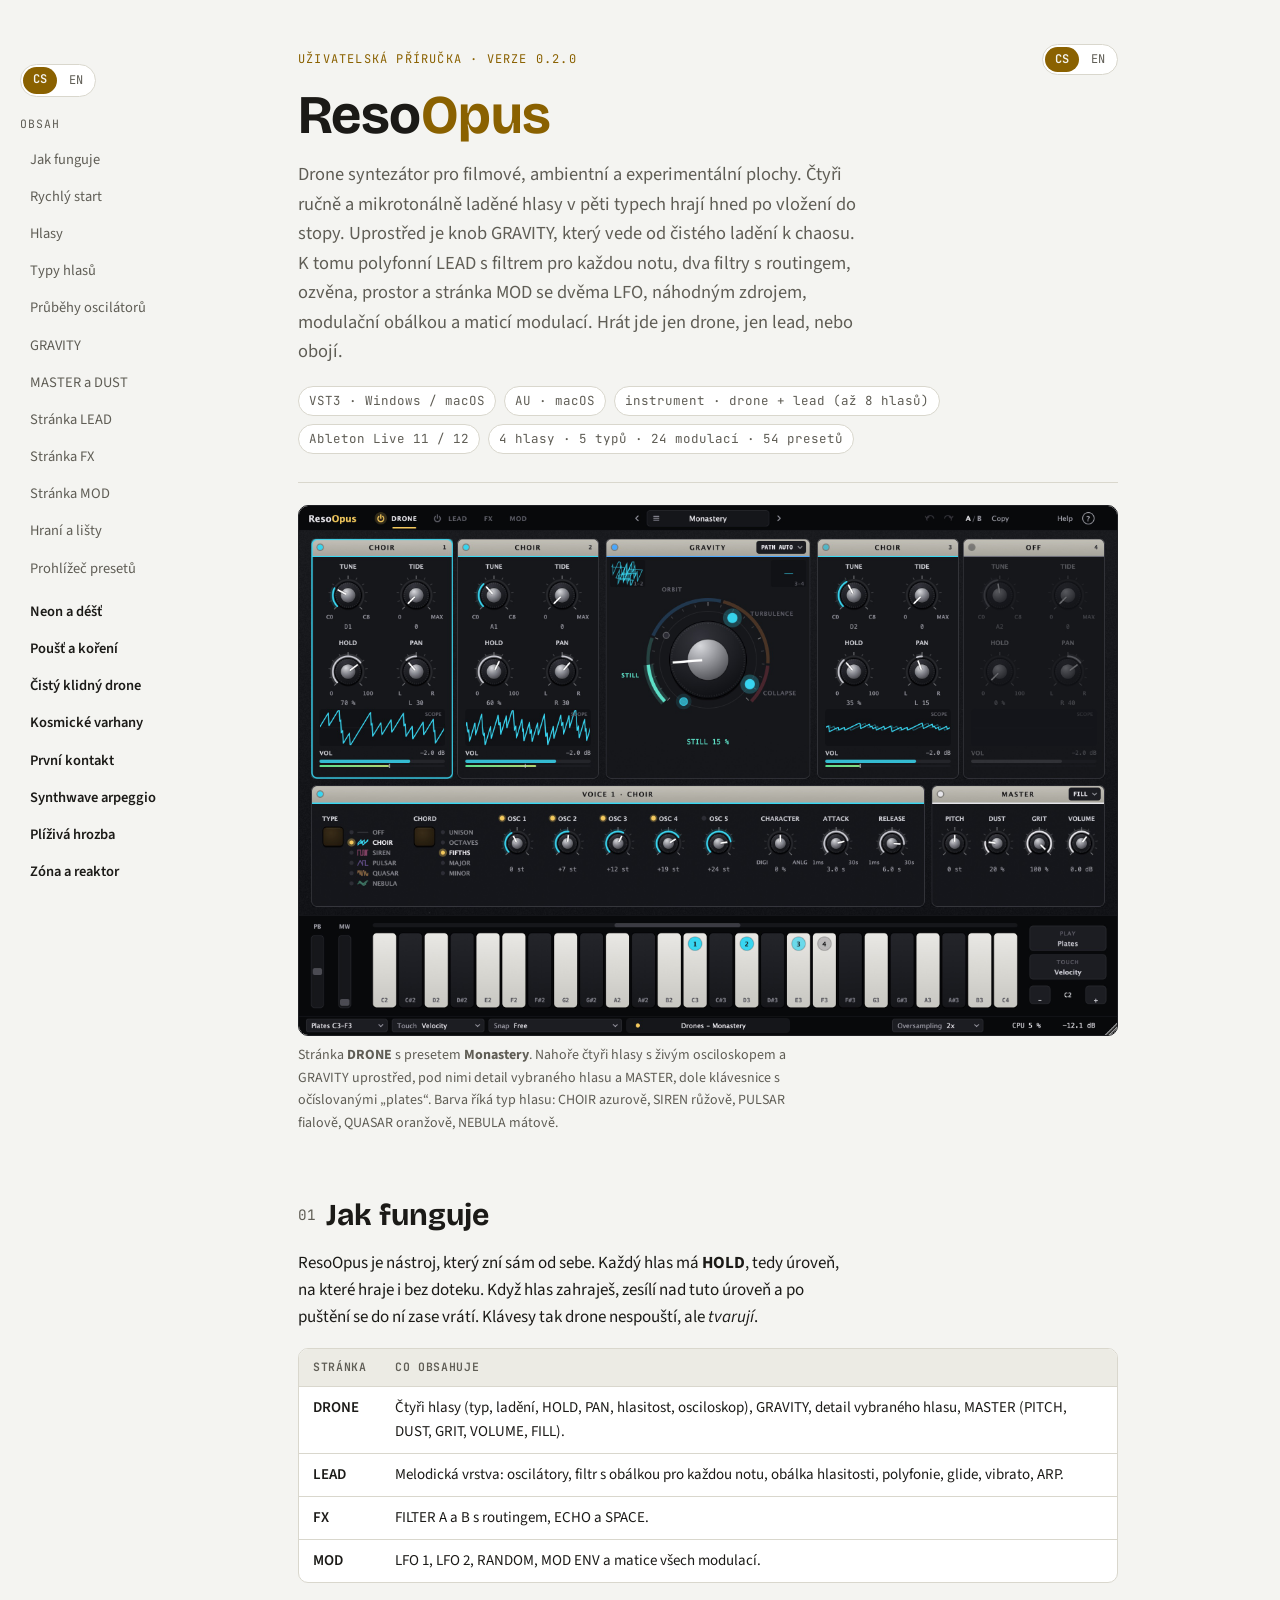
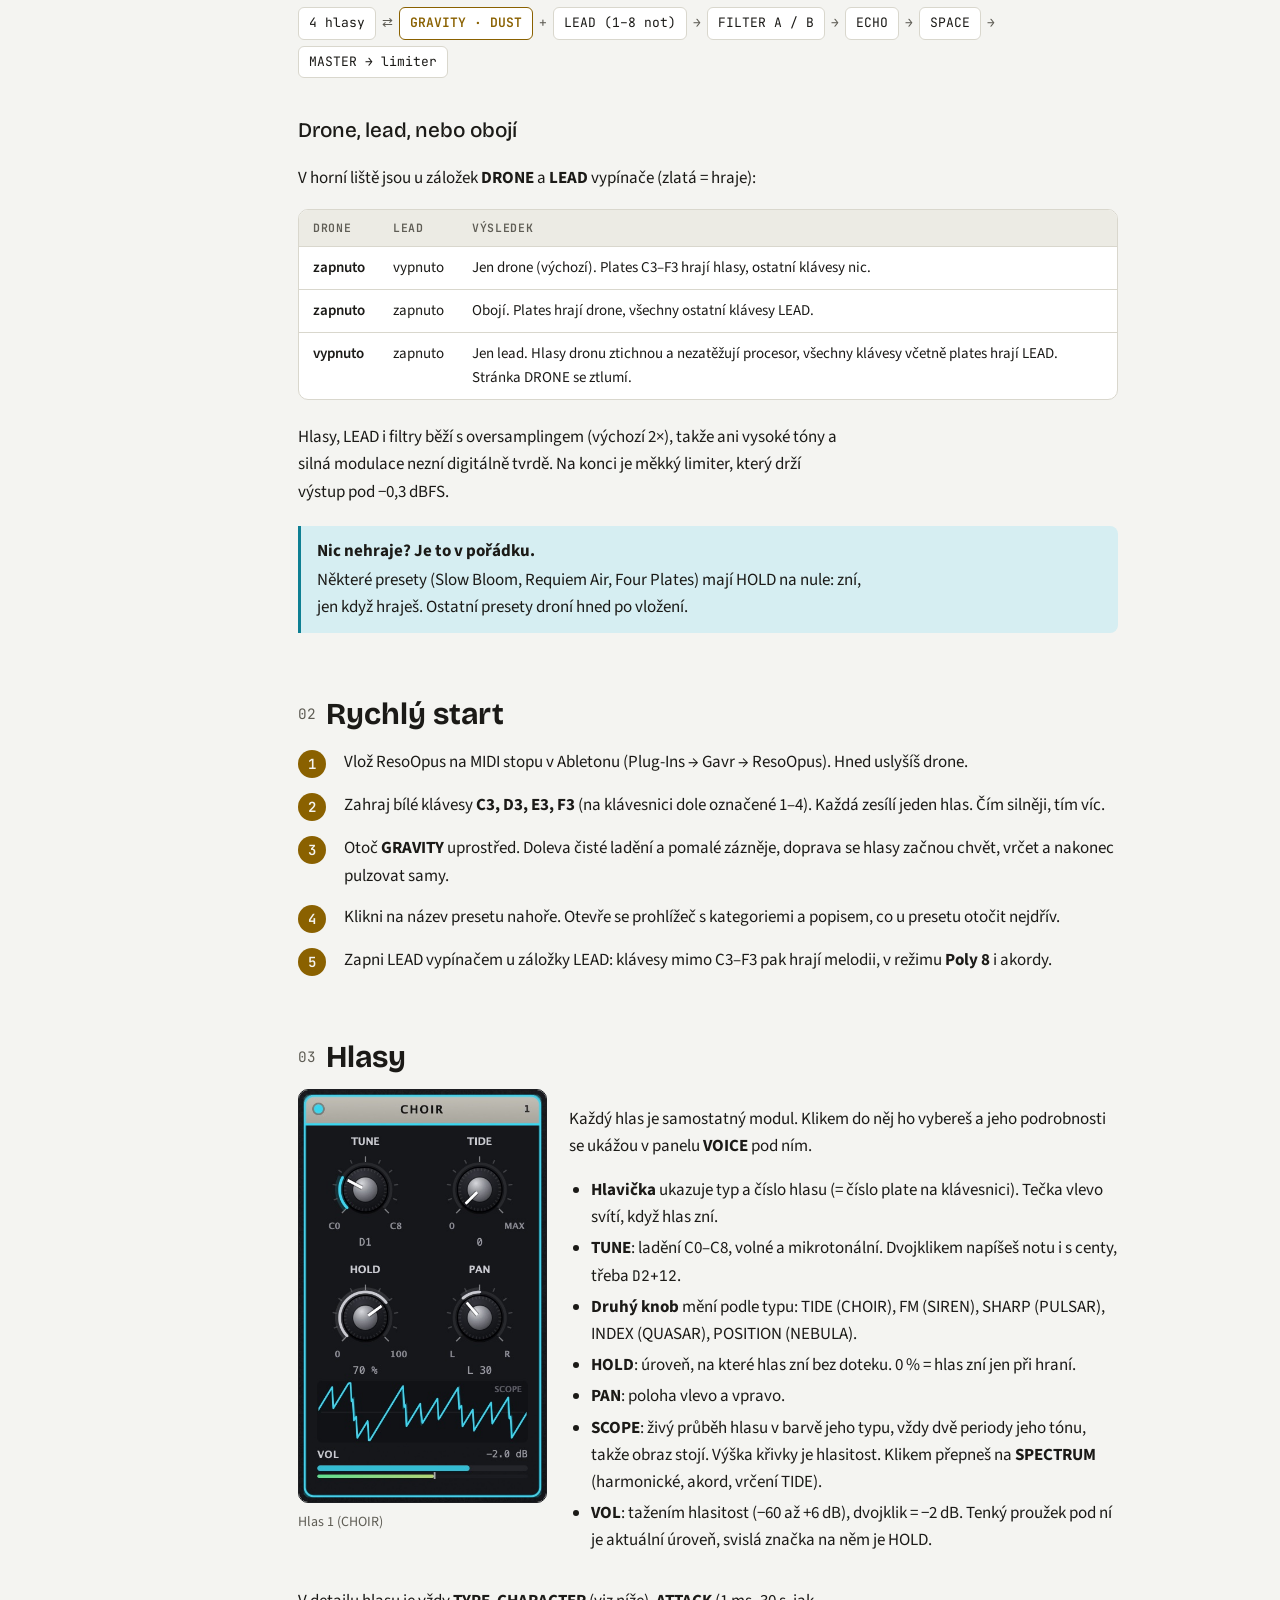
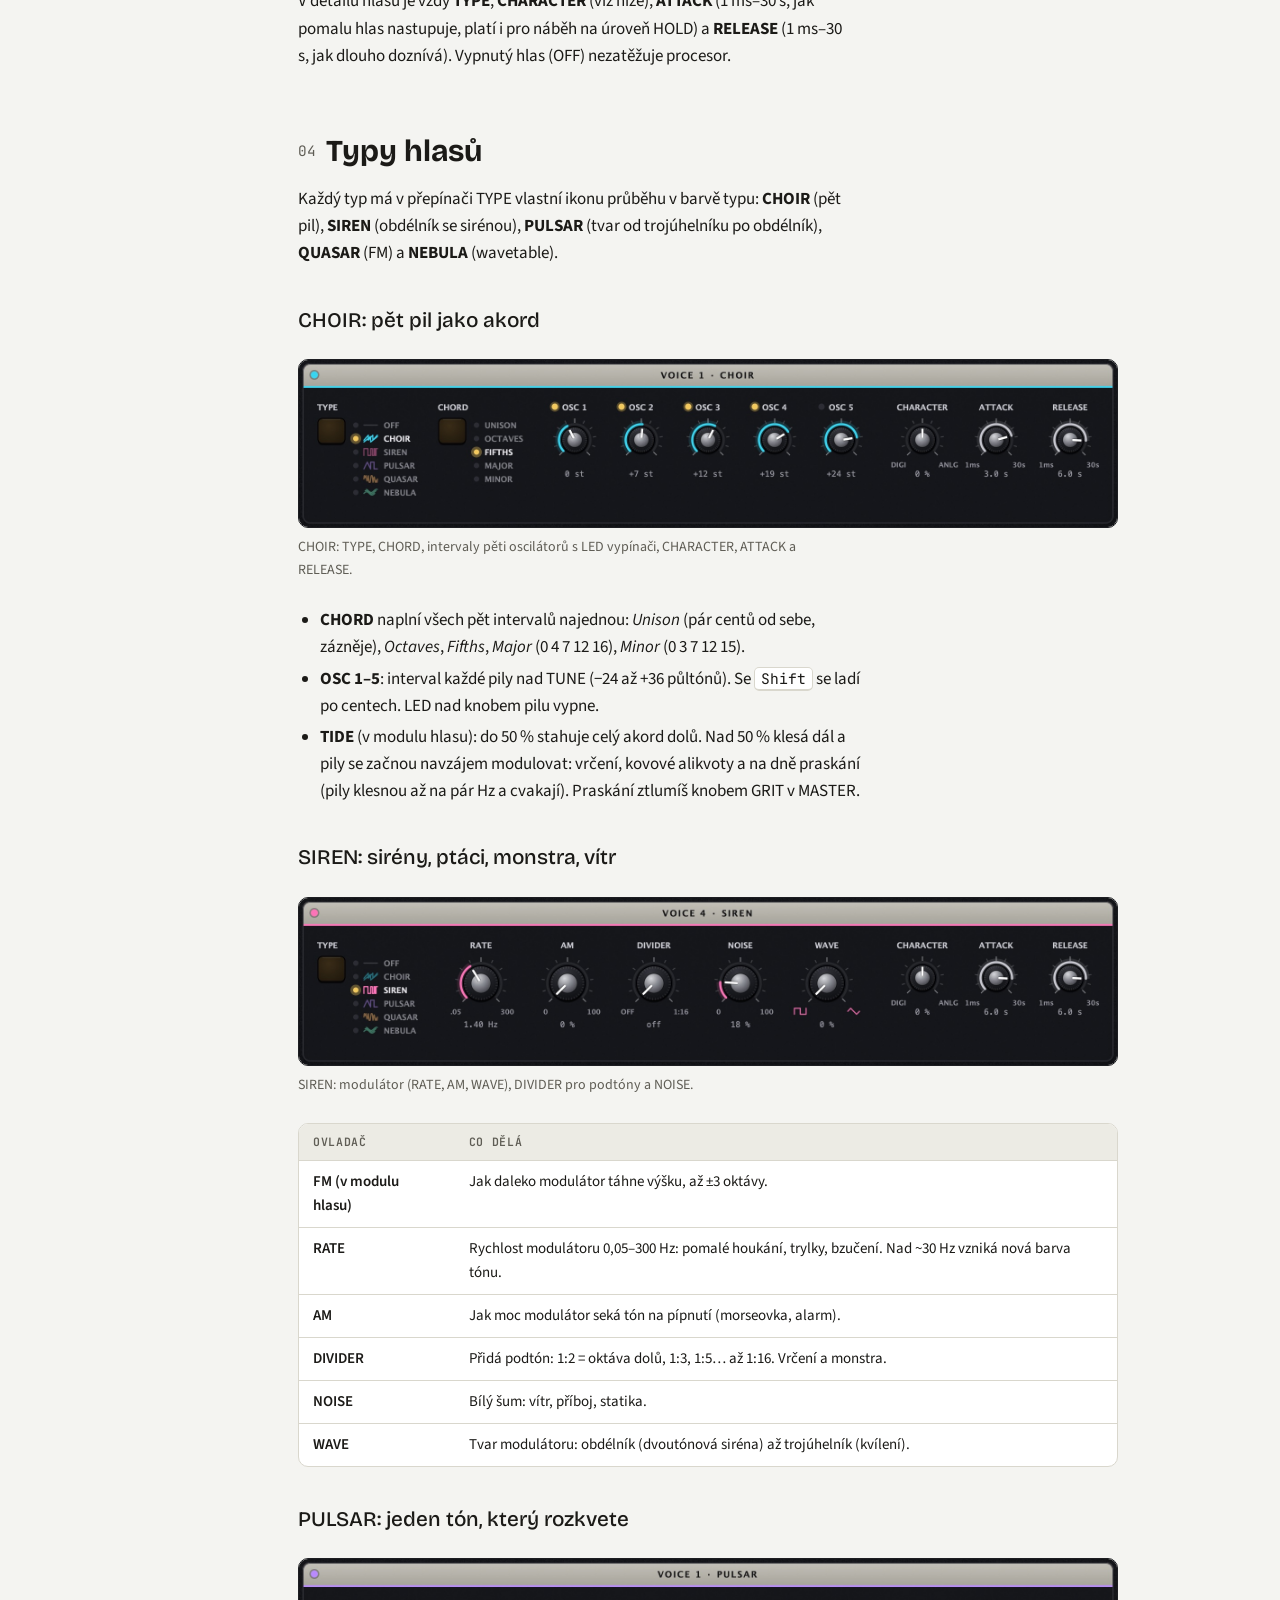
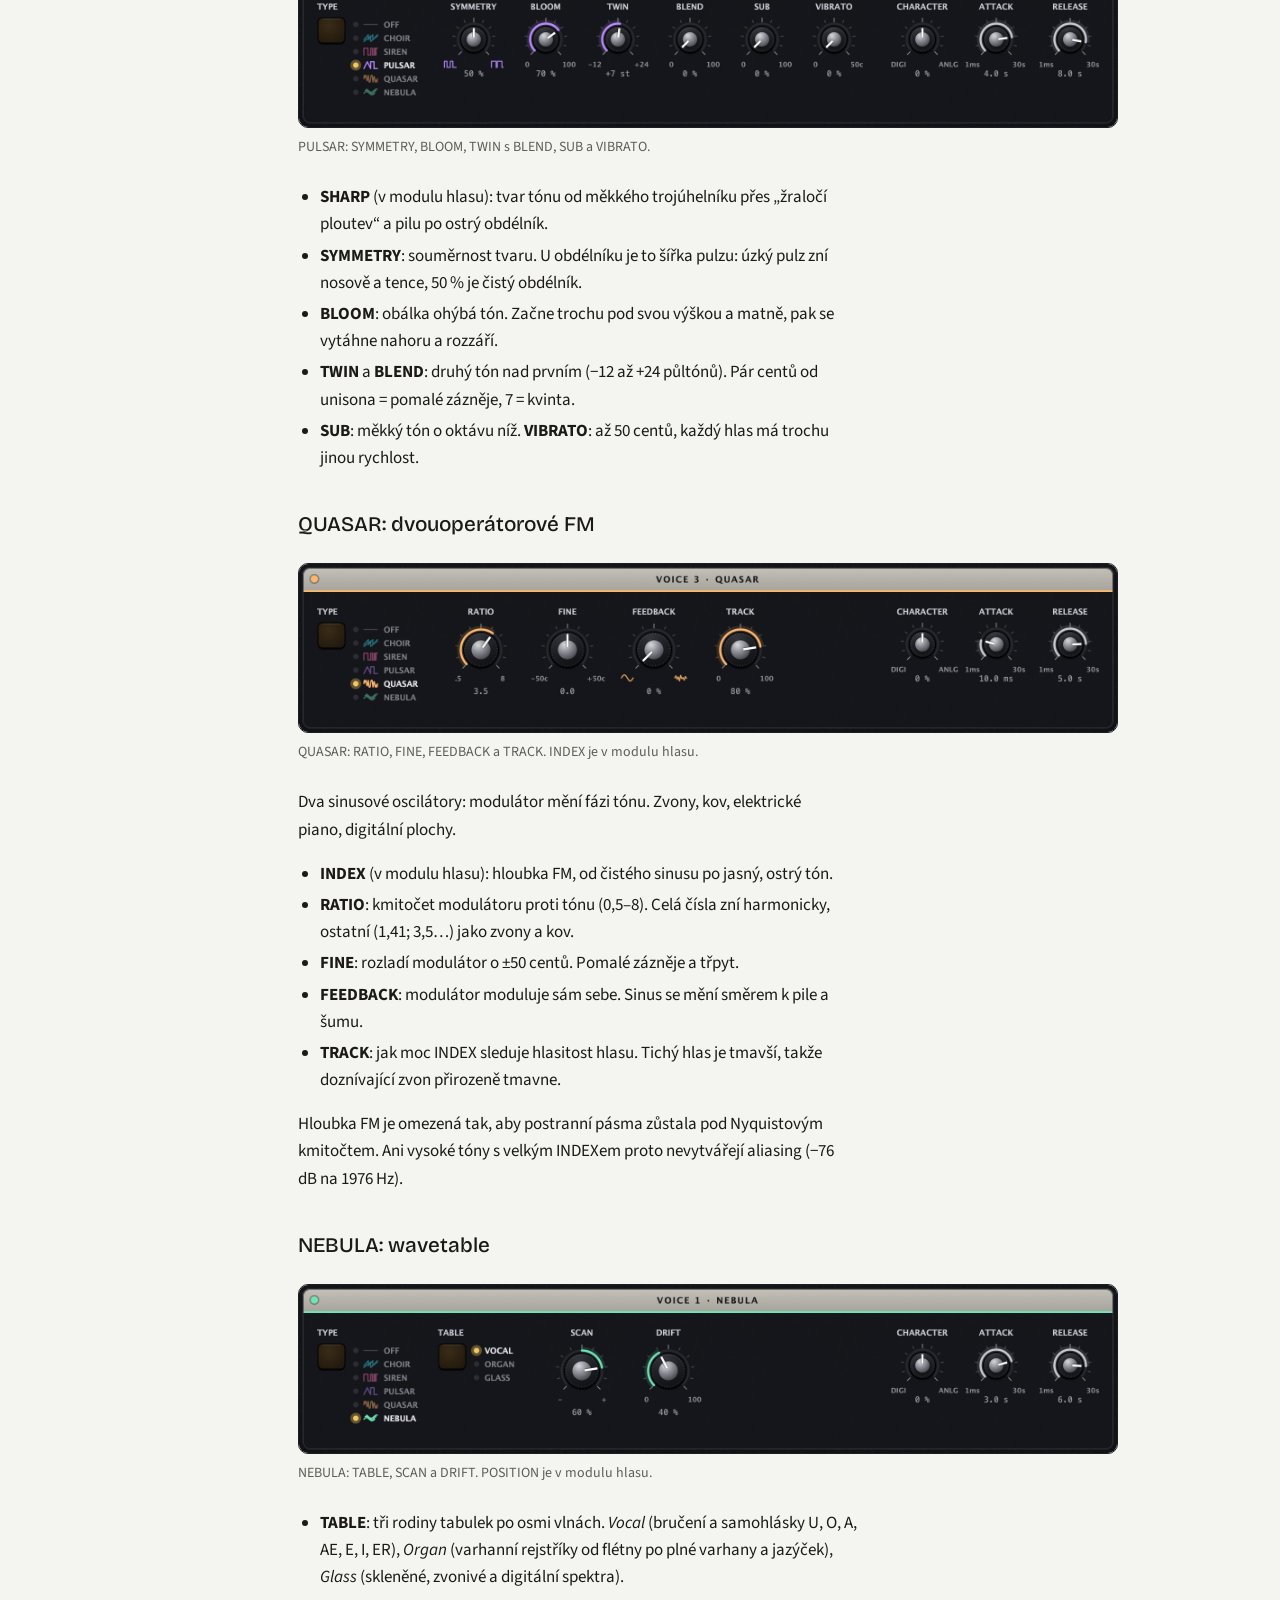
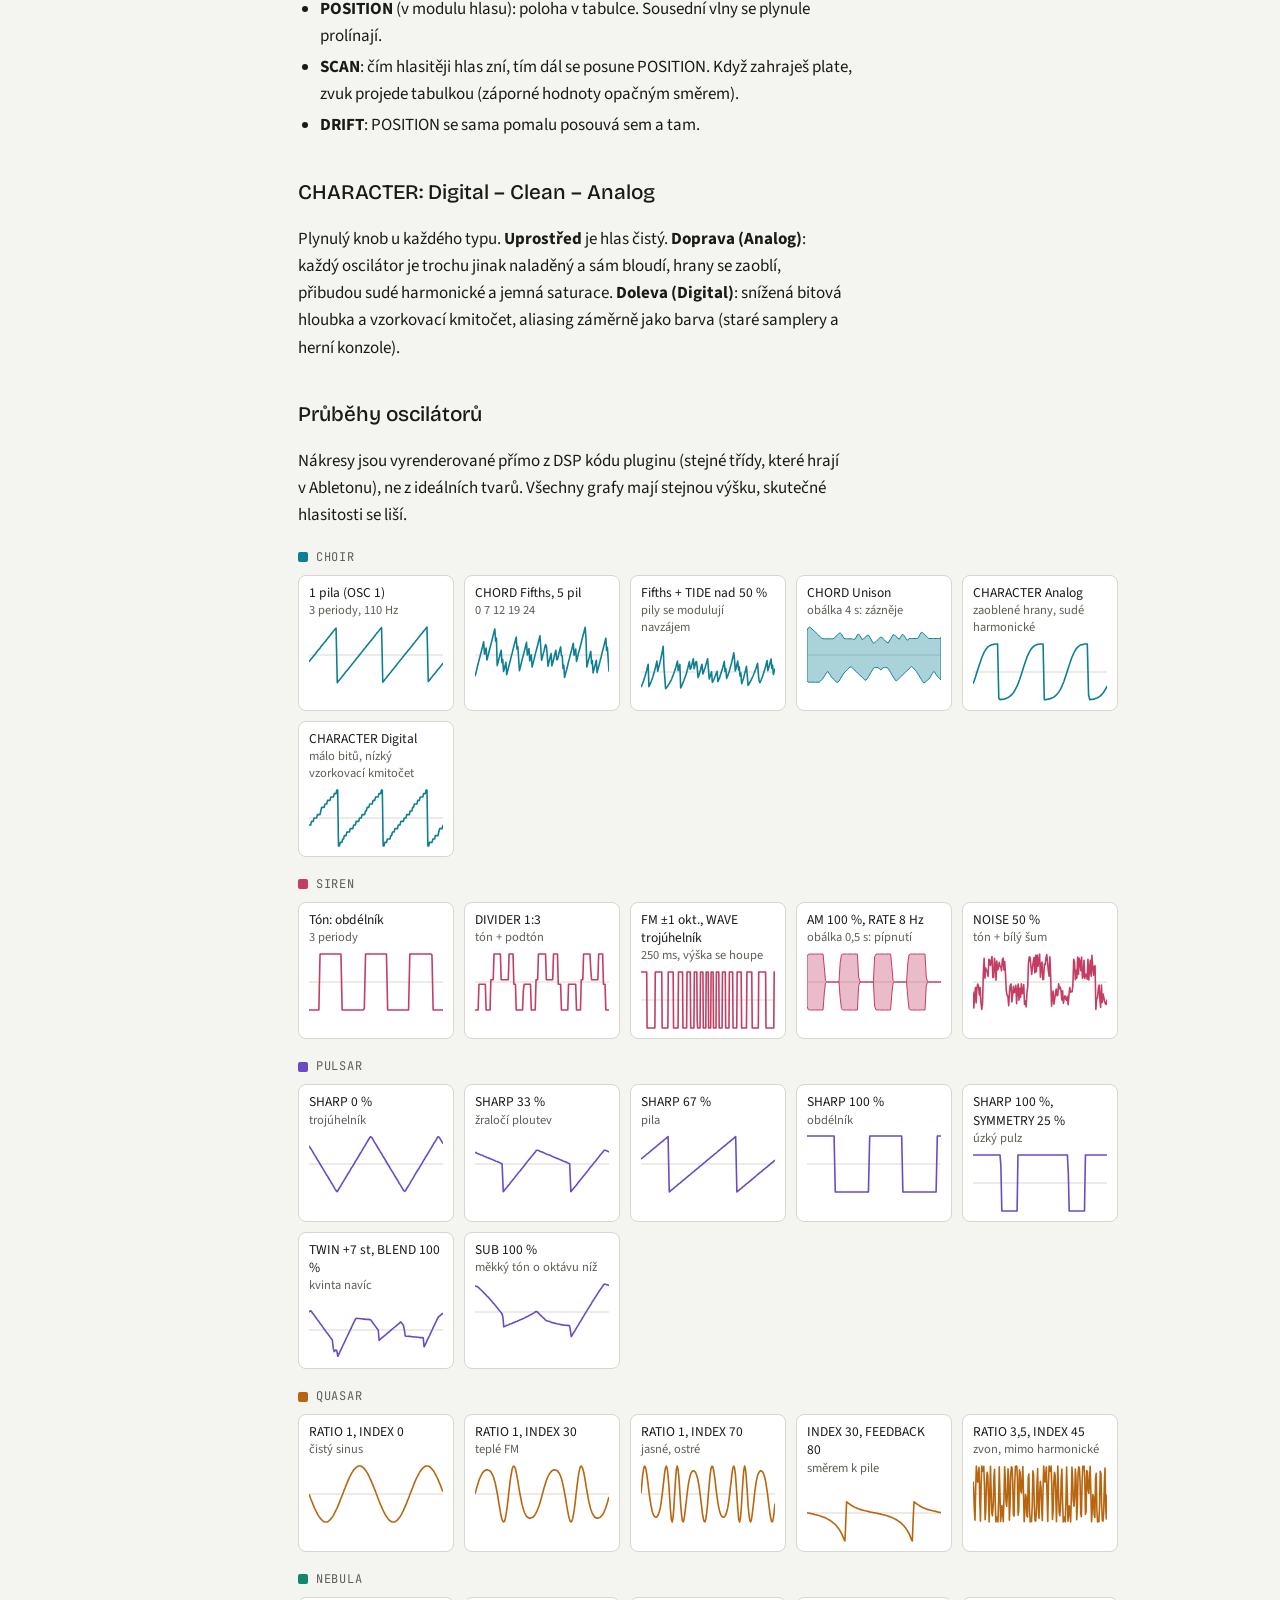
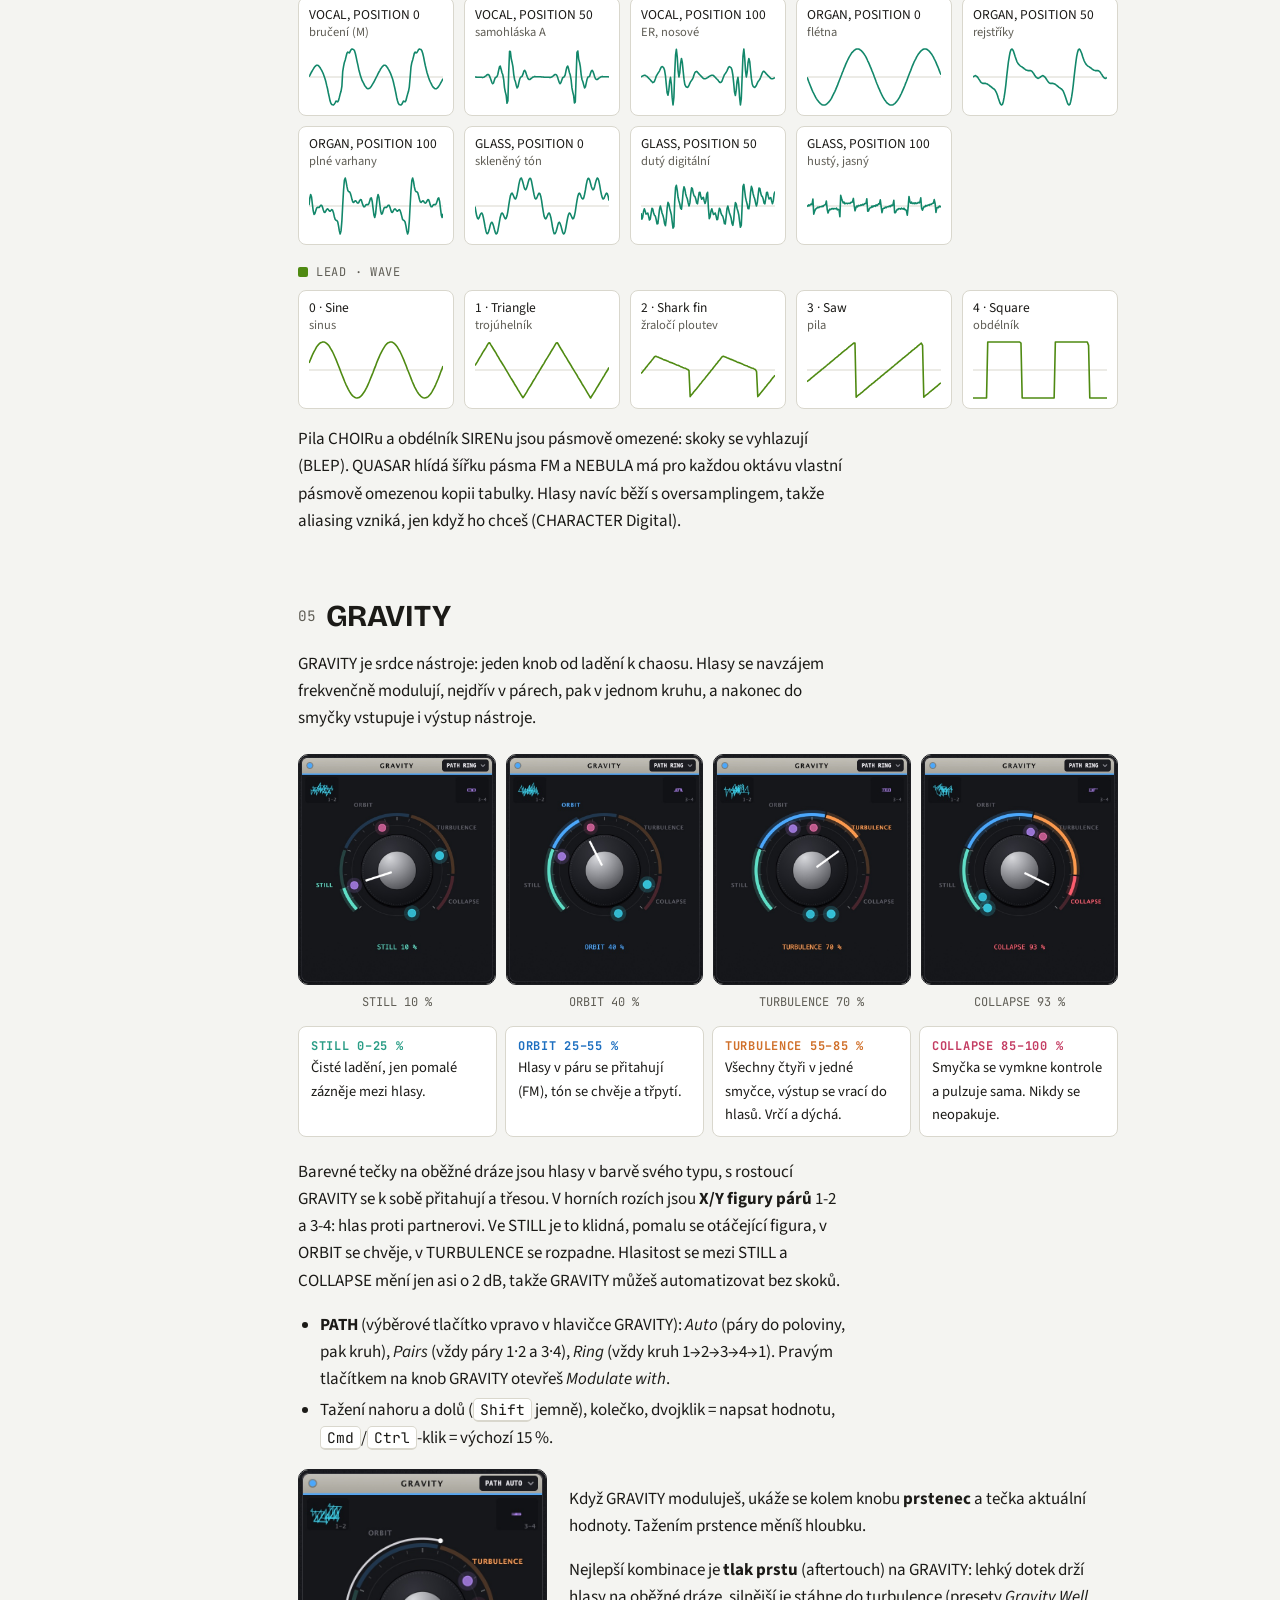
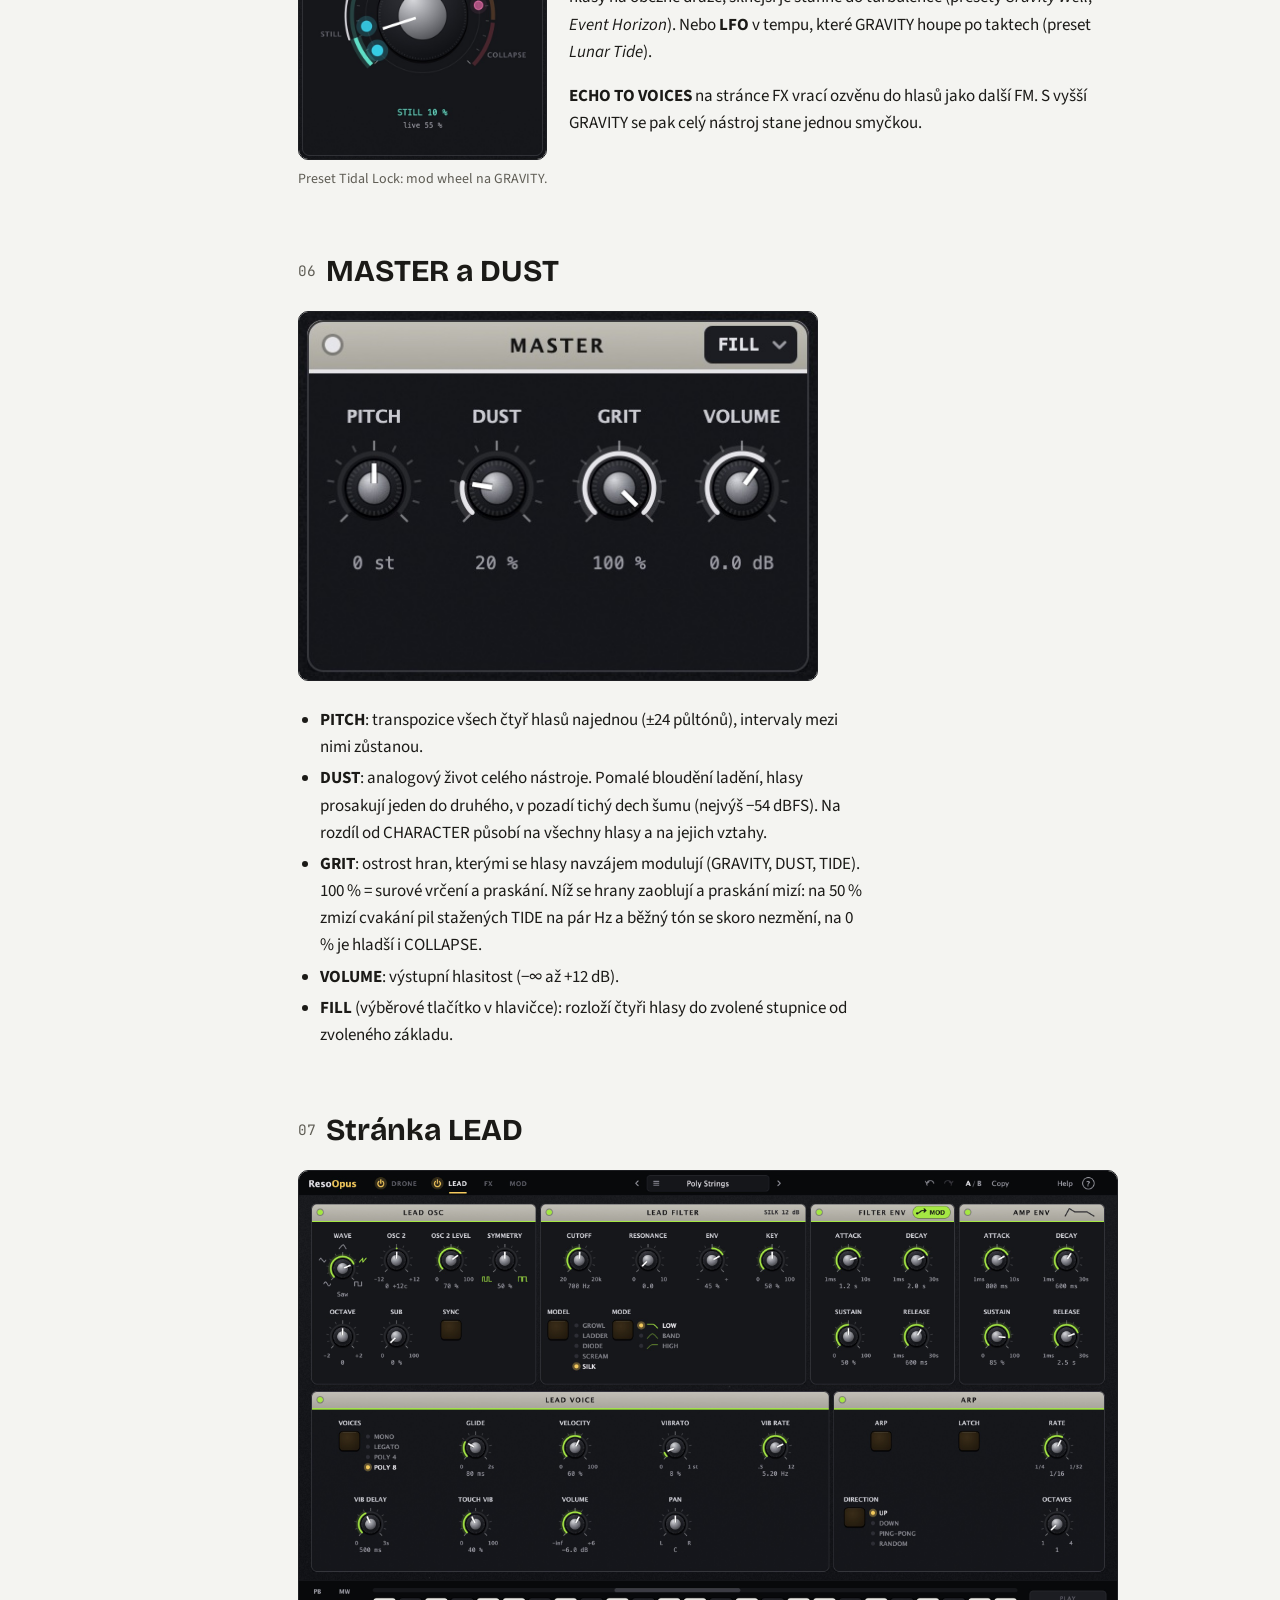
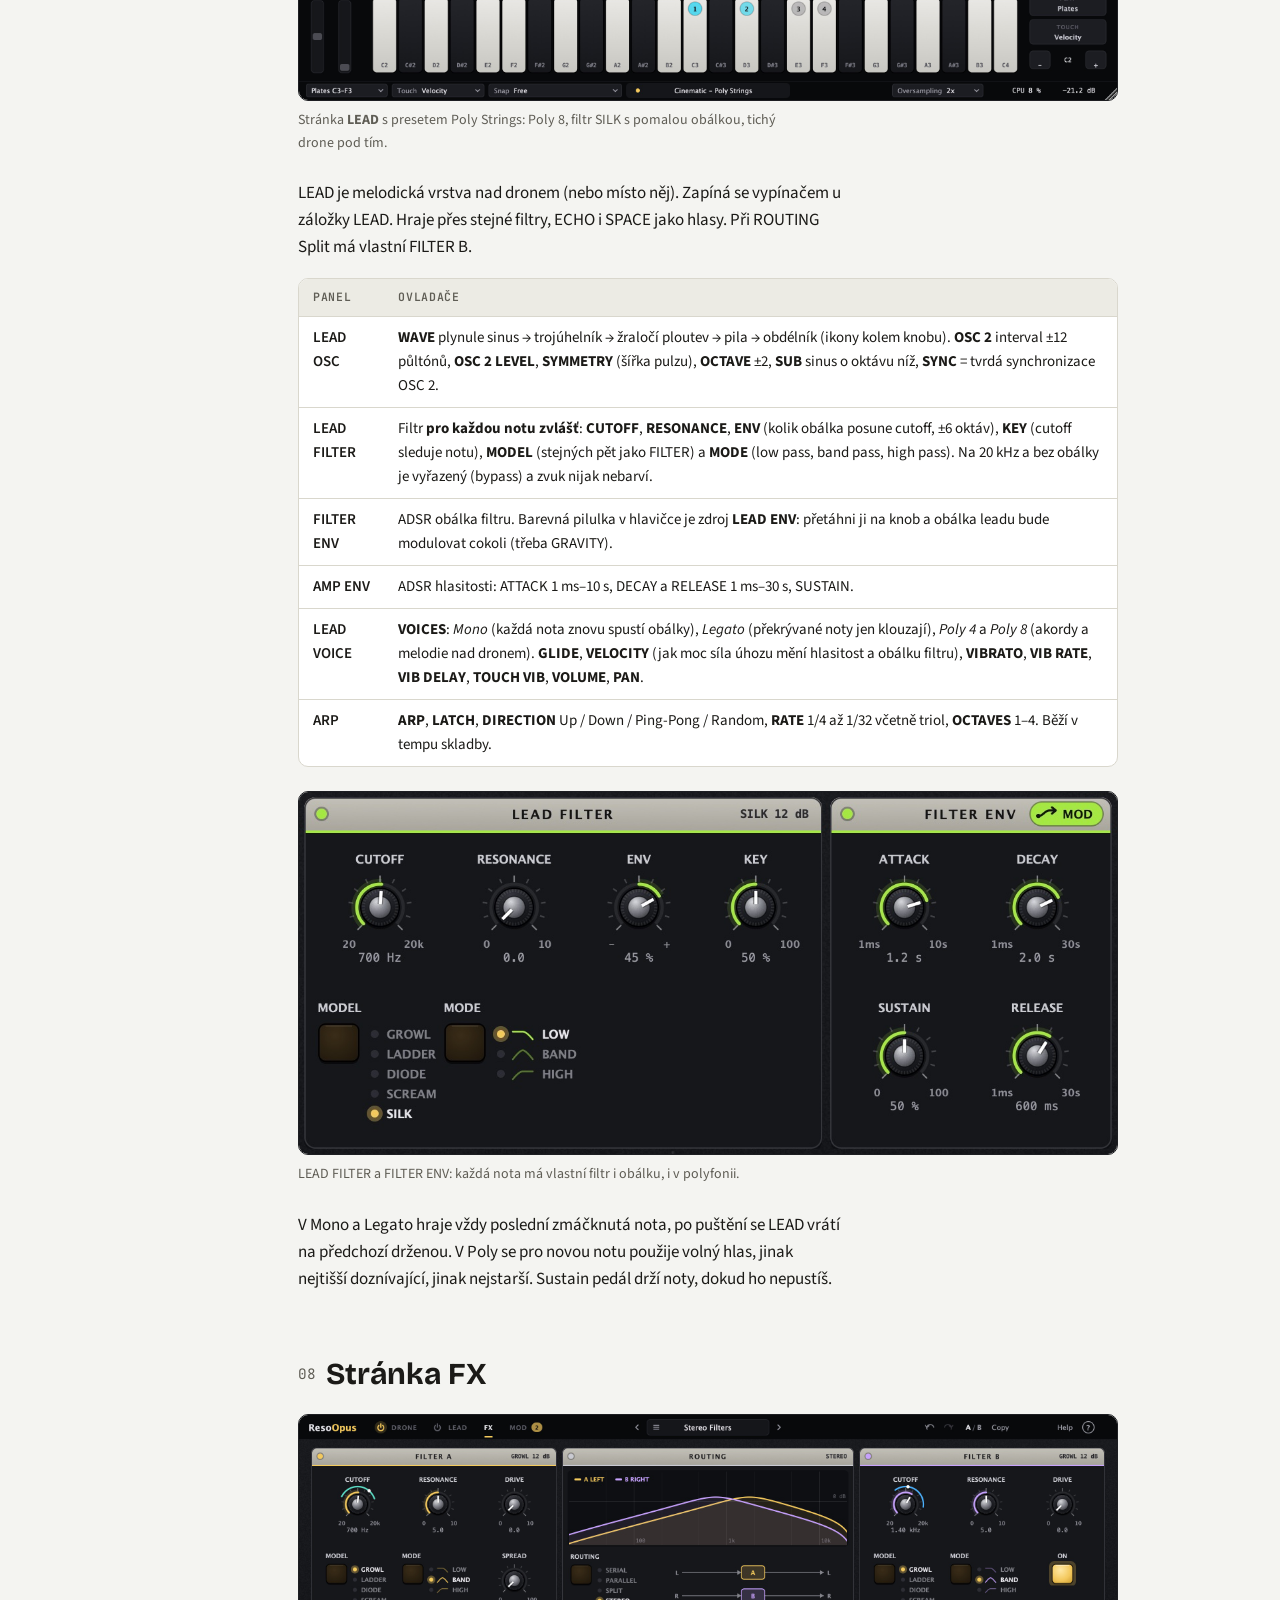
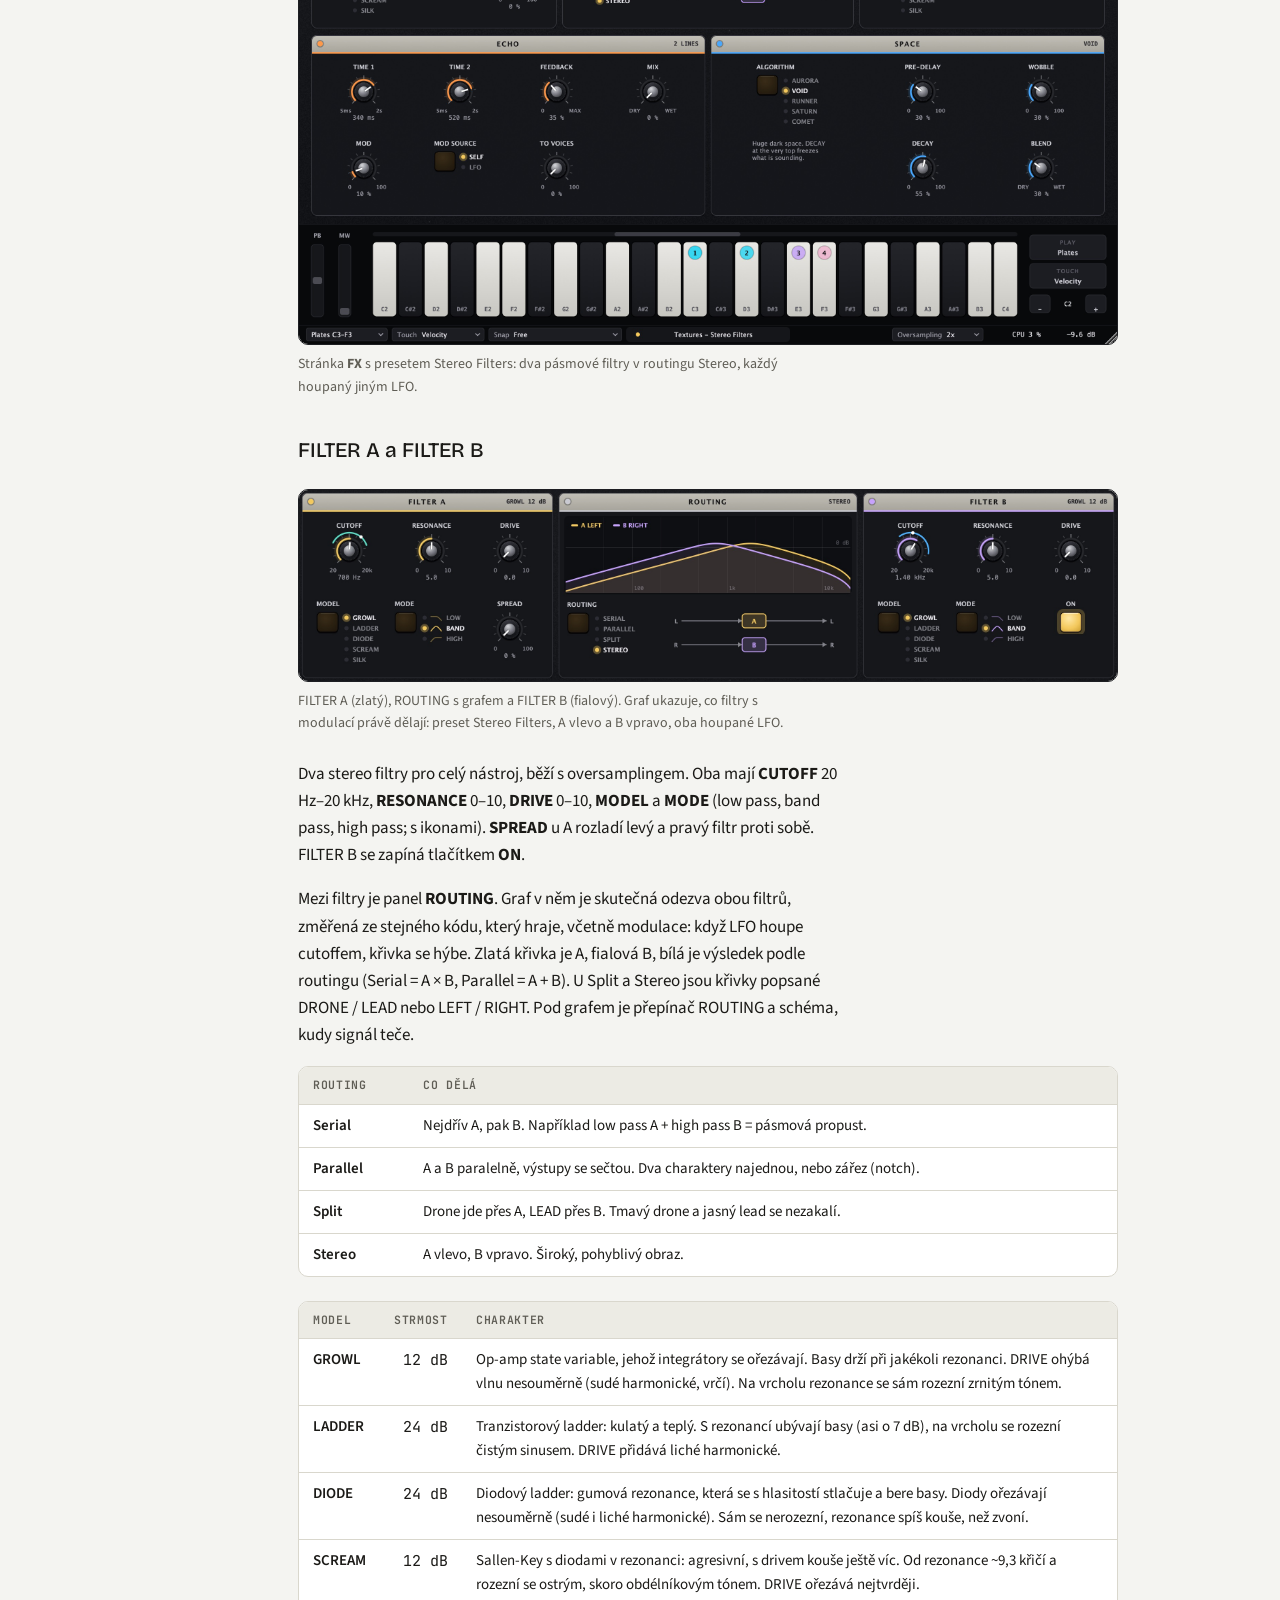
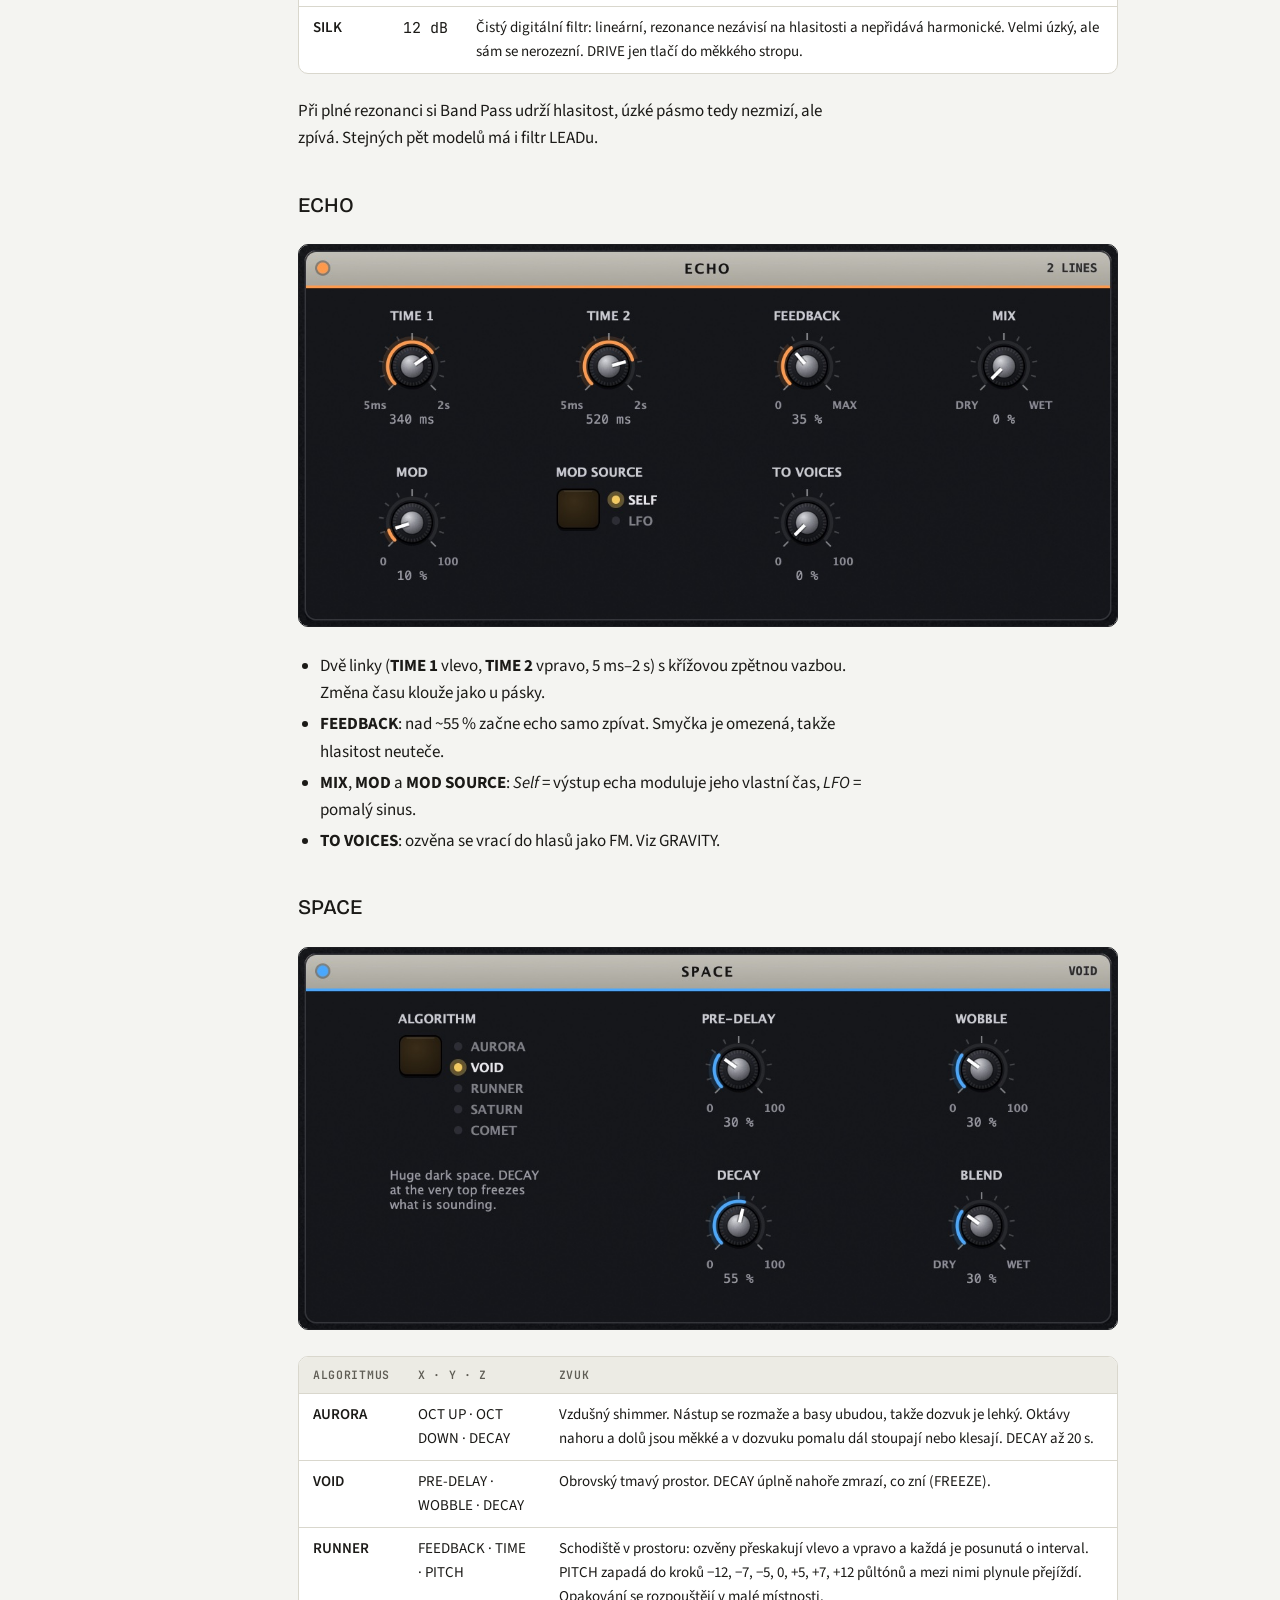
==== docs/manual/index.html @ 1a0c4f05 "Filtry: výrazné charaktery modelů (GROWL sudé harm. + zrnitá samooscilace, LADDER úbytek basů + sinu" ====
<!doctype html>
<html lang="cs">
<head>
<meta charset="utf-8">
<meta name="viewport" content="width=device-width, initial-scale=1">
<title>ResoOpus Příručka</title>
<link rel="preconnect" href="https://fonts.googleapis.com">
<link rel="preconnect" href="https://fonts.gstatic.com" crossorigin>
<link rel="stylesheet" href="https://fonts.googleapis.com/css2?family=Bricolage+Grotesque:opsz,wght@12..96,500;12..96,700&family=Source+Sans+3:ital,wght@0,400;0,600;1,400&family=JetBrains+Mono:wght@400;600&display=swap">
<link rel="stylesheet" href="style.css">
</head>
<body>
<div class="page">
  <nav class="toc" aria-label="Obsah">
    <div class="lang" aria-label="Jazyk"><span aria-current="page">CS</span><a href="en.html" hreflang="en" lang="en">EN</a></div>
    <p>Obsah</p>
    <ol>
      <li><a href="#princip">Jak funguje</a></li>
      <li><a href="#start">Rychlý start</a></li>
      <li><a href="#hlasy">Hlasy</a></li>
      <li><a href="#typy">Typy hlasů</a></li>
      <li><a href="#prubehy">Průběhy oscilátorů</a></li>
      <li><a href="#gravity">GRAVITY</a></li>
      <li><a href="#master">MASTER a DUST</a></li>
      <li><a href="#lead">Stránka LEAD</a></li>
      <li><a href="#fx">Stránka FX</a></li>
      <li><a href="#motion">Stránka MOD</a></li>
      <li><a href="#hrani">Hraní a lišty</a></li>
      <li><a href="#prohlizec">Prohlížeč presetů</a></li>
      <li class="genre sep"><a href="#blade">Neon a déšť</a></li>
      <li class="genre"><a href="#duna">Poušť a koření</a></li>
      <li class="genre"><a href="#calm">Čistý klidný drone</a></li>
      <li class="genre"><a href="#varhany">Kosmické varhany</a></li>
      <li class="genre"><a href="#kontakt">První kontakt</a></li>
      <li class="genre"><a href="#synthwave">Synthwave arpeggio</a></li>
      <li class="genre"><a href="#hrozba">Plíživá hrozba</a></li>
      <li class="genre"><a href="#zona">Zóna a reaktor</a></li>
      <li class="genre"><a href="#lod">Hluboký vesmír</a></li>
      <li class="genre"><a href="#meditace">Meditace</a></li>
      <li class="sep"><a href="#presety">Tovární presety</a></li>
      <li><a href="#mereni">Měření</a></li>
      <li><a href="#potize">Řešení potíží</a></li>
      <li><a href="#klavesy">Myš a klávesy</a></li>
      <li><a href="#instalace">Instalace a soubory</a></li>
    </ol>
  </nav>

  <main>
  <div class="doc">
    <header class="hero">
      <div class="hero-top">
        <p class="eyebrow">Uživatelská příručka · verze 0.2.0</p>
        <div class="lang" aria-label="Jazyk"><span aria-current="page">CS</span><a href="en.html" hreflang="en" lang="en">EN</a></div>
      </div>
      <h1>Reso<span class="q">Opus</span></h1>
      <p class="lede">Drone syntezátor pro filmové, ambientní a experimentální plochy. Čtyři ručně a mikrotonálně laděné hlasy v pěti typech hrají hned po vložení do stopy. Uprostřed je knob GRAVITY, který vede od čistého ladění k chaosu. K tomu polyfonní LEAD s filtrem pro každou notu, dva filtry s routingem, ozvěna, prostor a stránka MOD se dvěma LFO, náhodným zdrojem, modulační obálkou a maticí modulací. Hrát jde jen drone, jen lead, nebo obojí.</p>
      <div class="meta">
        <span>VST3 · Windows / macOS</span><span>AU · macOS</span><span>instrument · drone + lead (až 8 hlasů)</span><span>Ableton Live 11 / 12</span><span>4 hlasy · 5 typů · 24 modulací · 54 presetů</span>
      </div>
    </header>

    <figure class="shot"><img src="img/overview.jpg" alt="Stránka DRONE s presetem Monastery" width="2400" height="1552"><figcaption>Stránka <strong>DRONE</strong> s presetem <strong>Monastery</strong>. Nahoře čtyři hlasy s živým osciloskopem a GRAVITY uprostřed, pod nimi detail vybraného hlasu a MASTER, dole klávesnice s očíslovanými „plates“. Barva říká typ hlasu: CHOIR azurově, SIREN růžově, PULSAR fialově, QUASAR oranžově, NEBULA mátově.</figcaption></figure>

    <h2 id="princip"><span class="num">01</span>Jak funguje</h2>
    <p>ResoOpus je nástroj, který zní sám od sebe. Každý hlas má <strong>HOLD</strong>, tedy úroveň, na které hraje i bez doteku. Když hlas zahraješ, zesílí nad tuto úroveň a po puštění se do ní zase vrátí. Klávesy tak drone nespouští, ale <em>tvarují</em>.</p>
    <div class="table-wrap"><table>
      <thead><tr><th>Stránka</th><th>Co obsahuje</th></tr></thead>
      <tbody>
        <tr><td>DRONE</td><td>Čtyři hlasy (typ, ladění, HOLD, PAN, hlasitost, osciloskop), GRAVITY, detail vybraného hlasu, MASTER (PITCH, DUST, GRIT, VOLUME, FILL).</td></tr>
        <tr><td>LEAD</td><td>Melodická vrstva: oscilátory, filtr s obálkou pro každou notu, obálka hlasitosti, polyfonie, glide, vibrato, ARP.</td></tr>
        <tr><td>FX</td><td>FILTER A a B s routingem, ECHO a SPACE.</td></tr>
        <tr><td>MOD</td><td>LFO 1, LFO 2, RANDOM, MOD ENV a matice všech modulací.</td></tr>
      </tbody>
    </table></div>
    <div class="chain"><span>4 hlasy</span><i>⇄</i><span class="me">GRAVITY · DUST</span><i>+</i><span>LEAD (1–8 not)</span><i>→</i><span>FILTER A / B</span><i>→</i><span>ECHO</span><i>→</i><span>SPACE</span><i>→</i><span>MASTER → limiter</span></div>
    <h3>Drone, lead, nebo obojí</h3>
    <p>V horní liště jsou u záložek <strong>DRONE</strong> a <strong>LEAD</strong> vypínače (zlatá = hraje):</p>
    <div class="table-wrap"><table>
      <thead><tr><th>DRONE</th><th>LEAD</th><th>Výsledek</th></tr></thead>
      <tbody>
        <tr><td>zapnuto</td><td>vypnuto</td><td>Jen drone (výchozí). Plates C3–F3 hrají hlasy, ostatní klávesy nic.</td></tr>
        <tr><td>zapnuto</td><td>zapnuto</td><td>Obojí. Plates hrají drone, všechny ostatní klávesy LEAD.</td></tr>
        <tr><td>vypnuto</td><td>zapnuto</td><td>Jen lead. Hlasy dronu ztichnou a nezatěžují procesor, všechny klávesy včetně plates hrají LEAD. Stránka DRONE se ztlumí.</td></tr>
      </tbody>
    </table></div>
    <p>Hlasy, LEAD i filtry běží s oversamplingem (výchozí 2×), takže ani vysoké tóny a silná modulace nezní digitálně tvrdě. Na konci je měkký limiter, který drží výstup pod −0,3 dBFS.</p>
    <div class="note info"><p><strong>Nic nehraje? Je to v pořádku.</strong>Některé presety (Slow Bloom, Requiem Air, Four Plates) mají HOLD na nule: zní, jen když hraješ. Ostatní presety droní hned po vložení.</p></div>

    <h2 id="start"><span class="num">02</span>Rychlý start</h2>
    <ol class="steps">
      <li><div>Vlož ResoOpus na MIDI stopu v Abletonu (Plug-Ins → Gavr → ResoOpus). Hned uslyšíš drone.</div></li>
      <li><div>Zahraj bílé klávesy <strong>C3, D3, E3, F3</strong> (na klávesnici dole označené 1–4). Každá zesílí jeden hlas. Čím silněji, tím víc.</div></li>
      <li><div>Otoč <strong>GRAVITY</strong> uprostřed. Doleva čisté ladění a pomalé zázněje, doprava se hlasy začnou chvět, vrčet a nakonec pulzovat samy.</div></li>
      <li><div>Klikni na název presetu nahoře. Otevře se prohlížeč s kategoriemi a popisem, co u presetu otočit nejdřív.</div></li>
      <li><div>Zapni LEAD vypínačem u záložky LEAD: klávesy mimo C3–F3 pak hrají melodii, v režimu <strong>Poly 8</strong> i akordy.</div></li>
    </ol>

    <h2 id="hlasy"><span class="num">03</span>Hlasy</h2>
    <div class="duo">
      <figure class="shot"><img src="img/voice-strip.jpg" alt="Hlas 1" width="432" height="720" loading="lazy"><figcaption>Hlas 1 (CHOIR)</figcaption></figure>
      <div>
        <p>Každý hlas je samostatný modul. Klikem do něj ho vybereš a jeho podrobnosti se ukážou v panelu <strong>VOICE</strong> pod ním.</p>
        <ul>
          <li><strong>Hlavička</strong> ukazuje typ a číslo hlasu (= číslo plate na klávesnici). Tečka vlevo svítí, když hlas zní.</li>
          <li><strong>TUNE</strong>: ladění C0–C8, volné a mikrotonální. Dvojklikem napíšeš notu i s centy, třeba <code>D2+12</code>.</li>
          <li><strong>Druhý knob</strong> mění podle typu: TIDE (CHOIR), FM (SIREN), SHARP (PULSAR), INDEX (QUASAR), POSITION (NEBULA).</li>
          <li><strong>HOLD</strong>: úroveň, na které hlas zní bez doteku. 0 % = hlas zní jen při hraní.</li>
          <li><strong>PAN</strong>: poloha vlevo a vpravo.</li>
          <li><strong>SCOPE</strong>: živý průběh hlasu v barvě jeho typu, vždy dvě periody jeho tónu, takže obraz stojí. Výška křivky je hlasitost. Klikem přepneš na <strong>SPECTRUM</strong> (harmonické, akord, vrčení TIDE).</li>
          <li><strong>VOL</strong>: tažením hlasitost (−60 až +6 dB), dvojklik = −2 dB. Tenký proužek pod ní je aktuální úroveň, svislá značka na něm je HOLD.</li>
        </ul>
      </div>
    </div>
    <p>V detailu hlasu je vždy <strong>TYPE</strong>, <strong>CHARACTER</strong> (viz níže), <strong>ATTACK</strong> (1 ms–30 s, jak pomalu hlas nastupuje, platí i pro náběh na úroveň HOLD) a <strong>RELEASE</strong> (1 ms–30 s, jak dlouho doznívá). Vypnutý hlas (OFF) nezatěžuje procesor.</p>

    <h2 id="typy"><span class="num">04</span>Typy hlasů</h2>
    <p>Každý typ má v přepínači TYPE vlastní ikonu průběhu v barvě typu: <strong>CHOIR</strong> (pět pil), <strong>SIREN</strong> (obdélník se sirénou), <strong>PULSAR</strong> (tvar od trojúhelníku po obdélník), <strong>QUASAR</strong> (FM) a <strong>NEBULA</strong> (wavetable).</p>
    <h3>CHOIR: pět pil jako akord</h3>
    <figure class="shot"><img src="img/detail-choir.jpg" alt="Detail hlasu CHOIR" width="1816" height="372" loading="lazy"><figcaption>CHOIR: TYPE, CHORD, intervaly pěti oscilátorů s LED vypínači, CHARACTER, ATTACK a RELEASE.</figcaption></figure>
    <ul>
      <li><strong>CHORD</strong> naplní všech pět intervalů najednou: <em>Unison</em> (pár centů od sebe, zázněje), <em>Octaves</em>, <em>Fifths</em>, <em>Major</em> (0 4 7 12 16), <em>Minor</em> (0 3 7 12 15).</li>
      <li><strong>OSC 1–5</strong>: interval každé pily nad TUNE (−24 až +36 půltónů). Se <kbd>Shift</kbd> se ladí po centech. LED nad knobem pilu vypne.</li>
      <li><strong>TIDE</strong> (v modulu hlasu): do 50 % stahuje celý akord dolů. Nad 50 % klesá dál a pily se začnou navzájem modulovat: vrčení, kovové alikvoty a na dně praskání (pily klesnou až na pár Hz a cvakají). Praskání ztlumíš knobem GRIT v MASTER.</li>
    </ul>
    <h3>SIREN: sirény, ptáci, monstra, vítr</h3>
    <figure class="shot"><img src="img/detail-siren.jpg" alt="Detail hlasu SIREN" width="1816" height="372" loading="lazy"><figcaption>SIREN: modulátor (RATE, AM, WAVE), DIVIDER pro podtóny a NOISE.</figcaption></figure>
    <div class="table-wrap"><table>
      <thead><tr><th>Ovladač</th><th>Co dělá</th></tr></thead>
      <tbody>
        <tr><td>FM (v modulu hlasu)</td><td>Jak daleko modulátor táhne výšku, až ±3 oktávy.</td></tr>
        <tr><td>RATE</td><td>Rychlost modulátoru 0,05–300 Hz: pomalé houkání, trylky, bzučení. Nad ~30 Hz vzniká nová barva tónu.</td></tr>
        <tr><td>AM</td><td>Jak moc modulátor seká tón na pípnutí (morseovka, alarm).</td></tr>
        <tr><td>DIVIDER</td><td>Přidá podtón: 1:2 = oktáva dolů, 1:3, 1:5… až 1:16. Vrčení a monstra.</td></tr>
        <tr><td>NOISE</td><td>Bílý šum: vítr, příboj, statika.</td></tr>
        <tr><td>WAVE</td><td>Tvar modulátoru: obdélník (dvoutónová siréna) až trojúhelník (kvílení).</td></tr>
      </tbody>
    </table></div>
    <h3>PULSAR: jeden tón, který rozkvete</h3>
    <figure class="shot"><img src="img/detail-pulsar.jpg" alt="Detail hlasu PULSAR" width="1816" height="372" loading="lazy"><figcaption>PULSAR: SYMMETRY, BLOOM, TWIN s BLEND, SUB a VIBRATO.</figcaption></figure>
    <ul>
      <li><strong>SHARP</strong> (v modulu hlasu): tvar tónu od měkkého trojúhelníku přes „žraločí ploutev“ a pilu po ostrý obdélník.</li>
      <li><strong>SYMMETRY</strong>: souměrnost tvaru. U obdélníku je to šířka pulzu: úzký pulz zní nosově a tence, 50 % je čistý obdélník.</li>
      <li><strong>BLOOM</strong>: obálka ohýbá tón. Začne trochu pod svou výškou a matně, pak se vytáhne nahoru a rozzáří.</li>
      <li><strong>TWIN</strong> a <strong>BLEND</strong>: druhý tón nad prvním (−12 až +24 půltónů). Pár centů od unisona = pomalé zázněje, 7 = kvinta.</li>
      <li><strong>SUB</strong>: měkký tón o oktávu níž. <strong>VIBRATO</strong>: až 50 centů, každý hlas má trochu jinou rychlost.</li>
    </ul>
    <h3>QUASAR: dvouoperátorové FM</h3>
    <figure class="shot"><img src="img/detail-quasar.jpg" alt="Detail hlasu QUASAR" width="1816" height="372" loading="lazy"><figcaption>QUASAR: RATIO, FINE, FEEDBACK a TRACK. INDEX je v modulu hlasu.</figcaption></figure>
    <p>Dva sinusové oscilátory: modulátor mění fázi tónu. Zvony, kov, elektrické piano, digitální plochy.</p>
    <ul>
      <li><strong>INDEX</strong> (v modulu hlasu): hloubka FM, od čistého sinusu po jasný, ostrý tón.</li>
      <li><strong>RATIO</strong>: kmitočet modulátoru proti tónu (0,5–8). Celá čísla zní harmonicky, ostatní (1,41; 3,5…) jako zvony a kov.</li>
      <li><strong>FINE</strong>: rozladí modulátor o ±50 centů. Pomalé zázněje a třpyt.</li>
      <li><strong>FEEDBACK</strong>: modulátor moduluje sám sebe. Sinus se mění směrem k pile a šumu.</li>
      <li><strong>TRACK</strong>: jak moc INDEX sleduje hlasitost hlasu. Tichý hlas je tmavší, takže doznívající zvon přirozeně tmavne.</li>
    </ul>
    <p>Hloubka FM je omezená tak, aby postranní pásma zůstala pod Nyquistovým kmitočtem. Ani vysoké tóny s velkým INDEXem proto nevytvářejí aliasing (−76 dB na 1976 Hz).</p>
    <h3>NEBULA: wavetable</h3>
    <figure class="shot"><img src="img/detail-nebula.jpg" alt="Detail hlasu NEBULA" width="1816" height="372" loading="lazy"><figcaption>NEBULA: TABLE, SCAN a DRIFT. POSITION je v modulu hlasu.</figcaption></figure>
    <ul>
      <li><strong>TABLE</strong>: tři rodiny tabulek po osmi vlnách. <em>Vocal</em> (bručení a samohlásky U, O, A, AE, E, I, ER), <em>Organ</em> (varhanní rejstříky od flétny po plné varhany a jazýček), <em>Glass</em> (skleněné, zvonivé a digitální spektra).</li>
      <li><strong>POSITION</strong> (v modulu hlasu): poloha v tabulce. Sousední vlny se plynule prolínají.</li>
      <li><strong>SCAN</strong>: čím hlasitěji hlas zní, tím dál se posune POSITION. Když zahraješ plate, zvuk projede tabulkou (záporné hodnoty opačným směrem).</li>
      <li><strong>DRIFT</strong>: POSITION se sama pomalu posouvá sem a tam.</li>
    </ul>
    <h3>CHARACTER: Digital – Clean – Analog</h3>
    <p>Plynulý knob u každého typu. <strong>Uprostřed</strong> je hlas čistý. <strong>Doprava (Analog)</strong>: každý oscilátor je trochu jinak naladěný a sám bloudí, hrany se zaoblí, přibudou sudé harmonické a jemná saturace. <strong>Doleva (Digital)</strong>: snížená bitová hloubka a vzorkovací kmitočet, aliasing záměrně jako barva (staré samplery a herní konzole).</p>

    <h3 id="prubehy">Průběhy oscilátorů</h3>
    <p>Nákresy jsou vyrenderované přímo z DSP kódu pluginu (stejné třídy, které hrají v Abletonu), ne z ideálních tvarů. Všechny grafy mají stejnou výšku, skutečné hlasitosti se liší.</p>
    <p class="wave-head choir"><i class="sw"></i>CHOIR</p>
    <div class="waves choir"><div class="wave"><span>1 pila (OSC 1)</span><span class="s">3 periody, 110 Hz</span><svg viewBox="0 0 200 64" preserveAspectRatio="none" aria-hidden="true"><line class="axis" x1="0" y1="32" x2="200" y2="32"/><path class="l" d="M0.0 38.7L1.8 37.3L3.7 35.6L5.5 34.2L7.3 32.6L9.2 31.2L11.0 29.5L12.8 28.1L14.7 26.4L16.5 25.0L18.3 23.3L20.2 21.9L22.0 20.2L23.9 18.8L25.7 17.2L27.5 15.8L29.4 14.1L31.2 12.7L33.0 11.0L34.9 9.6L36.7 7.9L38.5 6.5L40.4 5.1L42.2 59.7L44.0 58.0L45.9 56.6L47.7 55.2L49.5 53.6L51.4 51.9L53.2 50.5L55.0 48.8L56.9 47.4L58.7 46.0L60.6 44.3L62.4 42.9L64.2 41.2L66.1 39.8L67.9 38.2L69.7 36.8L71.6 35.1L73.4 33.7L75.2 32.0L77.1 30.6L78.9 28.9L80.7 27.5L82.6 25.8L84.4 24.4L86.2 22.8L88.1 21.4L89.9 19.7L91.7 18.3L93.6 16.9L95.4 15.2L97.2 13.8L99.1 12.1L100.9 10.4L102.8 9.0L104.6 7.6L106.4 6.0L108.3 4.6L110.1 59.2L111.9 57.8L113.8 56.1L115.6 54.7L117.4 53.0L119.3 51.6L121.1 49.9L122.9 48.5L124.8 46.8L126.6 45.4L128.4 43.8L130.3 42.4L132.1 40.7L133.9 39.3L135.8 37.6L137.6 36.2L139.4 34.8L141.3 33.1L143.1 31.4L145.0 30.0L146.8 28.4L148.6 27.0L150.5 25.6L152.3 23.9L154.1 22.5L156.0 20.8L157.8 19.4L159.6 17.7L161.5 16.3L163.3 14.6L165.1 13.2L167.0 11.6L168.8 10.2L170.6 8.5L172.5 7.1L174.3 5.4L176.1 4.0L178.0 58.6L179.8 57.2L181.7 55.5L183.5 54.1L185.3 52.4L187.2 51.0L189.0 49.4L190.8 48.0L192.7 46.3L194.5 44.9L196.3 43.5L198.2 41.8L200.0 40.1"/></svg></div><div class="wave"><span>CHORD Fifths, 5 pil</span><span class="s">0 7 12 19 24</span><svg viewBox="0 0 200 64" preserveAspectRatio="none" aria-hidden="true"><line class="axis" x1="0" y1="32" x2="200" y2="32"/><path class="l" d="M0.0 53.3L1.2 50.2L2.4 47.1L3.6 43.8L4.7 40.7L5.9 37.6L7.1 34.5L8.3 31.4L9.5 28.1L10.7 25.3L11.8 21.9L13.0 18.8L14.2 31.2L15.4 28.1L16.6 25.0L17.8 37.0L18.9 34.0L20.1 31.2L21.3 27.8L22.5 24.7L23.7 21.4L24.9 18.6L26.0 15.5L27.2 12.1L28.4 9.0L29.6 6.0L30.8 18.3L32.0 15.2L33.1 42.6L34.3 39.8L35.5 36.5L36.7 33.4L37.9 30.3L39.1 27.2L40.2 39.6L41.4 36.5L42.6 48.5L43.8 45.7L45.0 42.4L46.2 39.3L47.3 51.6L48.5 48.5L49.7 45.4L50.9 42.1L52.1 39.0L53.3 35.9L54.4 32.8L55.6 29.8L56.8 26.4L58.0 23.3L59.2 20.2L60.4 17.2L61.5 14.1L62.7 26.1L63.9 23.6L65.1 35.4L66.3 47.7L67.5 44.6L68.6 41.5L69.8 38.4L71.0 35.1L72.2 32.0L73.4 28.9L74.6 25.8L75.7 22.8L76.9 19.4L78.1 32.0L79.3 28.9L80.5 25.6L81.7 37.9L82.8 34.8L84.0 31.7L85.2 44.0L86.4 40.7L87.6 37.9L88.8 34.5L89.9 31.4L91.1 28.4L92.3 25.3L93.5 22.2L94.7 18.8L95.9 15.8L97.0 12.7L98.2 25.0L99.4 37.3L100.6 34.0L101.8 30.9L103.0 28.1L104.1 24.7L105.3 21.6L106.5 23.0L107.7 30.9L108.9 43.2L110.1 39.8L111.2 36.8L112.4 33.7L113.6 30.6L114.8 42.9L116.0 39.8L117.2 36.8L118.3 33.4L119.5 30.3L120.7 27.2L121.9 36.8L123.1 36.5L124.3 33.1L125.4 30.0L126.6 27.0L127.8 23.9L129.0 32.8L130.2 32.8L131.4 45.4L132.5 42.4L133.7 54.4L134.9 51.3L136.1 48.2L137.3 45.2L138.5 42.1L139.6 38.7L140.8 35.9L142.0 32.6L143.2 29.5L144.4 26.4L145.6 23.3L146.7 20.2L147.9 32.3L149.1 29.2L150.3 26.1L151.5 38.4L152.7 35.4L153.8 32.0L155.0 28.9L156.2 26.1L157.4 22.8L158.6 19.7L159.8 16.3L160.9 13.5L162.1 10.4L163.3 7.1L164.5 4.3L165.7 16.3L166.9 44.0L168.0 41.0L169.2 37.6L170.4 34.8L171.6 31.4L172.8 28.4L174.0 40.7L175.1 37.6L176.3 49.9L177.5 46.6L178.7 43.5L179.9 40.7L181.1 37.3L182.2 49.6L183.4 46.6L184.6 43.5L185.8 40.4L187.0 37.0L188.2 34.0L189.3 30.9L190.5 27.8L191.7 24.7L192.9 21.4L194.1 18.3L195.3 15.2L196.4 27.5L197.6 24.4L198.8 36.8L200.0 48.8"/></svg></div><div class="wave"><span>Fifths + TIDE nad 50 %</span><span class="s">pily se modulují navzájem</span><svg viewBox="0 0 200 64" preserveAspectRatio="none" aria-hidden="true"><line class="axis" x1="0" y1="32" x2="200" y2="32"/><path class="l" d="M0.0 47.1L1.2 45.4L2.4 43.5L3.6 41.2L4.7 39.0L5.9 36.5L7.1 33.7L8.3 30.9L9.5 27.5L10.7 24.2L11.8 46.6L13.0 44.9L14.2 43.2L15.4 41.2L16.6 39.0L17.8 36.5L18.9 34.0L20.1 31.2L21.3 28.1L22.5 24.7L23.7 21.1L24.9 31.2L26.0 28.4L27.2 25.3L28.4 22.2L29.6 18.6L30.8 14.6L32.0 10.7L33.1 6.2L34.3 27.5L35.5 37.6L36.7 48.8L37.9 47.7L39.1 46.8L40.2 45.7L41.4 44.3L42.6 43.2L43.8 41.5L45.0 40.1L46.2 38.2L47.3 36.2L48.5 34.2L49.7 32.0L50.9 29.5L52.1 27.0L53.3 23.9L54.4 21.1L55.6 30.6L56.8 27.5L58.0 24.4L59.2 48.0L60.4 46.3L61.5 44.6L62.7 42.6L63.9 40.7L65.1 38.4L66.3 36.2L67.5 34.0L68.6 31.2L69.8 28.1L71.0 25.0L72.2 21.6L73.4 29.2L74.6 28.1L75.7 25.3L76.9 22.2L78.1 18.8L79.3 28.6L80.5 25.6L81.7 22.2L82.8 21.6L84.0 28.1L85.2 37.6L86.4 35.4L87.6 32.8L88.8 29.8L89.9 26.7L91.1 24.2L92.3 34.0L93.5 31.7L94.7 29.5L95.9 27.2L97.0 24.4L98.2 21.6L99.4 18.8L100.6 28.6L101.8 39.0L103.0 36.8L104.1 34.2L105.3 31.7L106.5 42.4L107.7 41.0L108.9 39.3L110.1 37.3L111.2 35.4L112.4 33.4L113.6 31.2L114.8 41.8L116.0 39.8L117.2 37.9L118.3 35.6L119.5 33.1L120.7 30.6L121.9 27.8L123.1 24.7L124.3 21.4L125.4 31.4L126.6 28.6L127.8 38.4L129.0 36.5L130.2 34.2L131.4 32.0L132.5 29.5L133.7 26.4L134.9 23.6L136.1 20.0L137.3 16.6L138.5 12.7L139.6 19.7L140.8 30.9L142.0 27.8L143.2 24.4L144.4 21.1L145.6 30.0L146.7 26.7L147.9 36.2L149.1 33.1L150.3 43.8L151.5 41.2L152.7 39.0L153.8 36.2L155.0 33.1L156.2 30.0L157.4 26.4L158.6 35.6L159.8 45.4L160.9 44.3L162.1 42.9L163.3 41.5L164.5 39.8L165.7 38.2L166.9 36.5L168.0 34.8L169.2 32.8L170.4 30.6L171.6 28.4L172.8 25.8L174.0 23.3L175.1 33.7L176.3 41.0L177.5 42.6L178.7 41.0L179.9 39.0L181.1 37.0L182.2 34.8L183.4 32.3L184.6 29.8L185.8 27.0L187.0 23.6L188.2 20.5L189.3 30.6L190.5 28.1L191.7 25.3L192.9 22.2L194.1 19.1L195.3 28.4L196.4 25.3L197.6 34.5L198.8 31.4L200.0 28.4"/></svg></div><div class="wave"><span>CHORD Unison</span><span class="s">obálka 4 s: zázněje</span><svg viewBox="0 0 200 64" preserveAspectRatio="none" aria-hidden="true"><line class="axis" x1="0" y1="32" x2="200" y2="32"/><path class="f" d="M0.0 7.4L1.8 5.1L3.7 4.0L5.5 4.6L7.3 6.0L9.2 7.1L11.0 8.2L12.8 9.3L14.7 10.4L16.5 11.8L18.3 13.0L20.2 14.1L22.0 15.2L23.9 15.8L25.7 15.8L27.5 15.8L29.4 15.8L31.2 15.8L33.0 15.8L34.9 15.8L36.7 15.8L38.5 15.8L40.4 15.2L42.2 14.1L44.0 12.7L45.9 11.6L47.7 10.4L49.5 9.9L51.4 11.0L53.2 13.2L55.0 15.2L56.9 15.8L58.7 15.8L60.6 15.8L62.4 15.8L64.2 15.8L66.1 15.8L67.9 15.8L69.7 16.6L71.6 16.0L73.4 14.1L75.2 11.8L77.1 11.0L78.9 12.7L80.7 14.6L82.6 16.6L84.4 16.0L86.2 14.6L88.1 13.5L89.9 12.4L91.7 12.1L93.6 14.1L95.4 16.0L97.2 18.3L99.1 20.2L100.9 19.7L102.8 18.6L104.6 17.4L106.4 16.3L108.3 14.9L110.1 14.1L111.9 14.6L113.8 15.8L115.6 16.9L117.4 18.3L119.3 19.4L121.1 20.0L122.9 18.0L124.8 16.0L126.6 13.8L128.4 11.8L130.3 11.8L132.1 13.0L133.9 14.1L135.8 15.2L137.6 16.3L139.4 14.4L141.3 12.1L143.1 11.3L145.0 12.7L146.8 14.6L148.6 16.6L150.5 17.2L152.3 15.5L154.1 15.5L156.0 15.5L157.8 15.5L159.6 15.5L161.5 15.5L163.3 15.5L165.1 15.5L167.0 13.5L168.8 11.3L170.6 9.3L172.5 9.6L174.3 10.7L176.1 11.8L178.0 13.2L179.8 14.4L181.7 15.5L183.5 15.5L185.3 15.5L187.2 15.5L189.0 15.5L190.8 15.5L192.7 15.5L194.5 15.5L196.3 15.5L198.2 15.5L200.0 14.4L200.0 56.9L198.2 55.8L196.3 54.7L194.5 53.3L192.7 51.6L190.8 49.4L189.0 48.5L187.2 50.5L185.3 52.7L183.5 54.7L181.7 56.1L179.8 57.2L178.0 58.3L176.1 59.4L174.3 60.0L172.5 58.6L170.6 56.4L168.8 54.4L167.0 52.4L165.1 50.5L163.3 48.5L161.5 46.8L159.6 45.7L157.8 44.6L156.0 43.5L154.1 44.6L152.3 45.7L150.5 47.1L148.6 48.2L146.8 49.4L145.0 50.5L143.1 51.6L141.3 53.0L139.4 54.1L137.6 55.2L135.8 56.4L133.9 57.8L132.1 57.5L130.3 55.5L128.4 53.6L126.6 51.6L124.8 49.4L122.9 47.4L121.1 45.4L119.3 44.6L117.4 44.6L115.6 44.6L113.8 44.6L111.9 46.0L110.1 46.8L108.3 46.0L106.4 44.6L104.6 44.6L102.8 44.6L100.9 44.6L99.1 45.4L97.2 47.7L95.4 49.6L93.6 51.6L91.7 53.6L89.9 55.8L88.1 57.2L86.2 56.9L84.4 55.8L82.6 54.4L80.7 53.3L78.9 52.2L77.1 51.0L75.2 49.9L73.4 48.5L71.6 47.4L69.7 46.3L67.9 45.2L66.1 44.0L64.2 44.0L62.4 45.2L60.6 46.6L58.7 47.7L56.9 48.8L55.0 50.2L53.2 52.2L51.4 54.1L49.5 56.1L47.7 58.3L45.9 59.4L44.0 59.2L42.2 57.8L40.4 56.6L38.5 55.5L36.7 54.4L34.9 52.4L33.0 50.5L31.2 48.5L29.4 49.4L27.5 51.3L25.7 53.6L23.9 55.5L22.0 56.6L20.2 58.0L18.3 59.2L16.5 59.2L14.7 59.2L12.8 59.2L11.0 59.2L9.2 59.2L7.3 59.2L5.5 59.2L3.7 59.2L1.8 59.2L0.0 57.5Z"/></svg></div><div class="wave"><span>CHARACTER Analog</span><span class="s">zaoblené hrany, sudé harmonické</span><svg viewBox="0 0 200 64" preserveAspectRatio="none" aria-hidden="true"><line class="axis" x1="0" y1="32" x2="200" y2="32"/><path class="l" d="M0.0 43.8L1.8 40.7L3.7 37.0L5.5 33.1L7.3 29.2L9.2 25.3L11.0 21.9L12.8 18.3L14.7 15.2L16.5 12.4L18.3 10.4L20.2 8.5L22.0 7.1L23.9 6.2L25.7 5.4L27.5 4.8L29.4 4.6L31.2 4.3L33.0 4.0L34.9 4.0L36.7 4.0L38.5 58.3L40.4 59.7L42.2 59.4L44.0 59.4L45.9 59.2L47.7 58.9L49.5 58.3L51.4 57.8L53.2 57.2L55.0 56.4L56.9 55.2L58.7 54.1L60.6 52.4L62.4 50.5L64.2 48.2L66.1 45.7L67.9 42.6L69.7 39.3L71.6 35.4L73.4 31.7L75.2 27.8L77.1 23.9L78.9 20.2L80.7 16.9L82.6 14.1L84.4 11.6L86.2 9.6L88.1 7.9L89.9 6.8L91.7 5.7L93.6 5.1L95.4 4.6L97.2 4.3L99.1 4.3L100.9 4.0L102.8 4.0L104.6 4.0L106.4 59.7L108.3 59.7L110.1 59.4L111.9 59.2L113.8 58.9L115.6 58.6L117.4 58.0L119.3 57.5L121.1 56.9L122.9 55.8L124.8 54.7L126.6 53.3L128.4 51.6L130.3 49.6L132.1 47.1L133.9 44.3L135.8 41.2L137.6 37.6L139.4 34.0L141.3 30.0L143.1 26.1L145.0 22.5L146.8 18.8L148.6 15.8L150.5 13.0L152.3 10.7L154.1 8.8L156.0 7.4L157.8 6.2L159.6 5.4L161.5 4.8L163.3 4.6L165.1 4.3L167.0 4.0L168.8 4.0L170.6 4.0L172.5 55.0L174.3 59.7L176.1 59.4L178.0 59.4L179.8 59.2L181.7 58.9L183.5 58.3L185.3 58.0L187.2 57.2L189.0 56.4L190.8 55.5L192.7 54.1L194.5 52.7L196.3 50.8L198.2 48.8L200.0 46.0"/></svg></div><div class="wave"><span>CHARACTER Digital</span><span class="s">málo bitů, nízký vzorkovací kmitočet</span><svg viewBox="0 0 200 64" preserveAspectRatio="none" aria-hidden="true"><line class="axis" x1="0" y1="32" x2="200" y2="32"/><path class="l" d="M0.0 39.0L1.3 39.0L2.5 39.0L3.8 35.4L5.0 35.4L6.3 35.4L7.5 32.0L8.8 32.0L10.1 32.0L11.3 32.0L12.6 28.6L13.8 28.6L15.1 28.6L16.4 28.6L17.6 25.0L18.9 21.4L20.1 21.4L21.4 21.4L22.6 21.4L23.9 18.0L25.2 18.0L26.4 18.0L27.7 14.4L28.9 14.4L30.2 14.4L31.4 14.4L32.7 11.0L34.0 11.0L35.2 11.0L36.5 11.0L37.7 7.6L39.0 7.6L40.3 7.6L41.5 4.0L42.8 4.0L44.0 60.0L45.3 60.0L46.5 56.4L47.8 56.4L49.1 56.4L50.3 53.0L51.6 53.0L52.8 49.6L54.1 49.6L55.3 49.6L56.6 46.0L57.9 46.0L59.1 46.0L60.4 46.0L61.6 42.6L62.9 42.6L64.2 42.6L65.4 42.6L66.7 39.0L67.9 39.0L69.2 39.0L70.4 35.4L71.7 35.4L73.0 35.4L74.2 35.4L75.5 32.0L76.7 32.0L78.0 32.0L79.2 28.6L80.5 28.6L81.8 28.6L83.0 28.6L84.3 25.0L85.5 25.0L86.8 21.4L88.1 21.4L89.3 21.4L90.6 18.0L91.8 18.0L93.1 18.0L94.3 18.0L95.6 14.4L96.9 14.4L98.1 14.4L99.4 11.0L100.6 11.0L101.9 11.0L103.1 11.0L104.4 7.6L105.7 7.6L106.9 7.6L108.2 4.0L109.4 4.0L110.7 60.0L111.9 60.0L113.2 56.4L114.5 56.4L115.7 56.4L117.0 53.0L118.2 53.0L119.5 53.0L120.8 53.0L122.0 49.6L123.3 49.6L124.5 46.0L125.8 46.0L127.0 46.0L128.3 42.6L129.6 42.6L130.8 42.6L132.1 42.6L133.3 39.0L134.6 39.0L135.8 39.0L137.1 35.4L138.4 35.4L139.6 35.4L140.9 35.4L142.1 32.0L143.4 32.0L144.7 32.0L145.9 28.6L147.2 28.6L148.4 28.6L149.7 28.6L150.9 25.0L152.2 25.0L153.5 25.0L154.7 21.4L156.0 21.4L157.2 18.0L158.5 18.0L159.7 18.0L161.0 18.0L162.3 14.4L163.5 14.4L164.8 14.4L166.0 11.0L167.3 11.0L168.6 11.0L169.8 11.0L171.1 7.6L172.3 7.6L173.6 7.6L174.8 4.0L176.1 4.0L177.4 60.0L178.6 60.0L179.9 56.4L181.1 56.4L182.4 56.4L183.6 56.4L184.9 53.0L186.2 53.0L187.4 53.0L188.7 49.6L189.9 49.6L191.2 49.6L192.5 49.6L193.7 46.0L195.0 42.6L196.2 42.6L197.5 42.6L198.7 42.6L200.0 39.0"/></svg></div></div>
    <p class="wave-head siren"><i class="sw"></i>SIREN</p>
    <div class="waves siren"><div class="wave"><span>Tón: obdélník</span><span class="s">3 periody</span><svg viewBox="0 0 200 64" preserveAspectRatio="none" aria-hidden="true"><line class="axis" x1="0" y1="32" x2="200" y2="32"/><path class="l" d="M0.0 60.0L1.8 60.0L3.7 60.0L5.5 60.0L7.3 60.0L9.2 60.0L11.0 60.0L12.8 60.0L14.7 60.0L16.5 4.0L18.3 4.0L20.2 4.0L22.0 4.0L23.9 4.0L25.7 4.0L27.5 4.0L29.4 4.0L31.2 4.0L33.0 4.0L34.9 4.0L36.7 4.0L38.5 4.0L40.4 4.0L42.2 4.0L44.0 4.0L45.9 4.0L47.7 4.0L49.5 60.0L51.4 60.0L53.2 60.0L55.0 60.0L56.9 60.0L58.7 60.0L60.6 60.0L62.4 60.0L64.2 60.0L66.1 60.0L67.9 60.0L69.7 60.0L71.6 60.0L73.4 60.0L75.2 60.0L77.1 60.0L78.9 60.0L80.7 60.0L82.6 58.6L84.4 4.0L86.2 4.0L88.1 4.0L89.9 4.0L91.7 4.0L93.6 4.0L95.4 4.0L97.2 4.0L99.1 4.0L100.9 4.0L102.8 4.0L104.6 4.0L106.4 4.0L108.3 4.0L110.1 4.0L111.9 4.0L113.8 4.0L115.6 4.0L117.4 60.0L119.3 60.0L121.1 60.0L122.9 60.0L124.8 60.0L126.6 60.0L128.4 60.0L130.3 60.0L132.1 60.0L133.9 60.0L135.8 60.0L137.6 60.0L139.4 60.0L141.3 60.0L143.1 60.0L145.0 60.0L146.8 60.0L148.6 60.0L150.5 4.0L152.3 4.0L154.1 4.0L156.0 4.0L157.8 4.0L159.6 4.0L161.5 4.0L163.3 4.0L165.1 4.0L167.0 4.0L168.8 4.0L170.6 4.0L172.5 4.0L174.3 4.0L176.1 4.0L178.0 4.0L179.8 4.0L181.7 4.0L183.5 4.8L185.3 60.0L187.2 60.0L189.0 60.0L190.8 60.0L192.7 60.0L194.5 60.0L196.3 60.0L198.2 60.0L200.0 60.0"/></svg></div><div class="wave"><span>DIVIDER 1:3</span><span class="s">tón + podtón</span><svg viewBox="0 0 200 64" preserveAspectRatio="none" aria-hidden="true"><line class="axis" x1="0" y1="32" x2="200" y2="32"/><path class="l" d="M0.0 60.0L1.2 60.0L2.4 60.0L3.6 60.0L4.7 60.0L5.9 34.2L7.1 34.2L8.3 34.2L9.5 34.2L10.7 34.2L11.8 34.2L13.0 34.2L14.2 34.2L15.4 34.2L16.6 60.0L17.8 60.0L18.9 60.0L20.1 60.0L21.3 60.0L22.5 60.0L23.7 29.8L24.9 29.8L26.0 29.8L27.2 29.8L28.4 4.0L29.6 4.0L30.8 4.0L32.0 4.0L33.1 4.0L34.3 4.0L35.5 4.0L36.7 4.0L37.9 4.0L39.1 29.8L40.2 29.8L41.4 29.8L42.6 29.8L43.8 29.8L45.0 29.8L46.2 29.8L47.3 29.8L48.5 29.8L49.7 29.8L50.9 4.0L52.1 4.0L53.3 4.0L54.4 4.0L55.6 4.0L56.8 4.0L58.0 34.2L59.2 34.2L60.4 34.2L61.5 60.0L62.7 60.0L63.9 60.0L65.1 60.0L66.3 60.0L67.5 60.0L68.6 60.0L69.8 60.0L71.0 60.0L72.2 40.4L73.4 34.2L74.6 34.2L75.7 34.2L76.9 34.2L78.1 34.2L79.3 34.2L80.5 34.2L81.7 34.2L82.8 34.2L84.0 60.0L85.2 60.0L86.4 60.0L87.6 60.0L88.8 60.0L89.9 60.0L91.1 29.8L92.3 29.8L93.5 29.8L94.7 4.0L95.9 4.0L97.0 4.0L98.2 4.0L99.4 4.0L100.6 4.0L101.8 4.0L103.0 4.0L104.1 4.0L105.3 4.0L106.5 29.8L107.7 29.8L108.9 29.8L110.1 29.8L111.2 29.8L112.4 29.8L113.6 29.8L114.8 29.8L116.0 29.8L117.2 4.0L118.3 4.0L119.5 4.0L120.7 4.0L121.9 4.0L123.1 4.0L124.3 34.2L125.4 34.2L126.6 34.2L127.8 34.2L129.0 60.0L130.2 60.0L131.4 60.0L132.5 60.0L133.7 60.0L134.9 60.0L136.1 60.0L137.3 60.0L138.5 60.0L139.6 34.2L140.8 34.2L142.0 34.2L143.2 34.2L144.4 34.2L145.6 34.2L146.7 34.2L147.9 34.2L149.1 34.2L150.3 34.2L151.5 60.0L152.7 60.0L153.8 60.0L155.0 60.0L156.2 60.0L157.4 60.0L158.6 29.8L159.8 29.8L160.9 29.8L162.1 4.0L163.3 4.0L164.5 4.0L165.7 4.0L166.9 4.0L168.0 4.0L169.2 4.0L170.4 4.0L171.6 4.0L172.8 19.7L174.0 29.8L175.1 29.8L176.3 29.8L177.5 29.8L178.7 29.8L179.9 29.8L181.1 29.8L182.2 29.8L183.4 29.8L184.6 4.0L185.8 4.0L187.0 4.0L188.2 4.0L189.3 4.0L190.5 4.0L191.7 34.2L192.9 34.2L194.1 34.2L195.3 60.0L196.4 60.0L197.6 60.0L198.8 60.0L200.0 60.0"/></svg></div><div class="wave"><span>FM ±1 okt., WAVE trojúhelník</span><span class="s">250 ms, výška se houpe</span><svg viewBox="0 0 200 64" preserveAspectRatio="none" aria-hidden="true"><line class="axis" x1="0" y1="32" x2="200" y2="32"/><path class="l" d="M0.0 4.0L0.6 4.0L1.2 4.0L1.8 4.0L2.4 4.0L3.0 4.0L3.6 4.0L4.3 4.0L4.9 4.0L5.5 4.0L6.1 4.0L6.7 4.0L7.3 4.0L7.9 4.0L8.5 4.0L9.1 60.0L9.7 60.0L10.3 60.0L10.9 60.0L11.6 60.0L12.2 60.0L12.8 60.0L13.4 60.0L14.0 60.0L14.6 60.0L15.2 60.0L15.8 60.0L16.4 60.0L17.0 60.0L17.6 60.0L18.2 60.0L18.8 60.0L19.5 60.0L20.1 60.0L20.7 60.0L21.3 4.0L21.9 4.0L22.5 4.0L23.1 4.0L23.7 4.0L24.3 4.0L24.9 4.0L25.5 4.0L26.1 4.0L26.7 4.0L27.4 4.0L28.0 4.0L28.6 4.0L29.2 4.0L29.8 4.0L30.4 4.0L31.0 4.0L31.6 60.0L32.2 60.0L32.8 60.0L33.4 60.0L34.0 60.0L34.7 60.0L35.3 60.0L35.9 60.0L36.5 60.0L37.1 60.0L37.7 60.0L38.3 60.0L38.9 60.0L39.5 60.0L40.1 60.0L40.7 4.0L41.3 4.0L41.9 4.0L42.6 4.0L43.2 4.0L43.8 4.0L44.4 4.0L45.0 4.0L45.6 4.0L46.2 4.0L46.8 4.0L47.4 4.0L48.0 4.0L48.6 60.0L49.2 60.0L49.8 60.0L50.5 60.0L51.1 60.0L51.7 60.0L52.3 60.0L52.9 60.0L53.5 60.0L54.1 60.0L54.7 60.0L55.3 60.0L55.9 4.0L56.5 4.0L57.1 4.0L57.8 4.0L58.4 4.0L59.0 4.0L59.6 4.0L60.2 4.0L60.8 4.0L61.4 4.0L62.0 4.0L62.6 60.0L63.2 60.0L63.8 60.0L64.4 60.0L65.0 60.0L65.7 60.0L66.3 60.0L66.9 60.0L67.5 60.0L68.1 60.0L68.7 4.0L69.3 4.0L69.9 4.0L70.5 4.0L71.1 4.0L71.7 4.0L72.3 4.0L72.9 4.0L73.6 4.0L74.2 60.0L74.8 60.0L75.4 60.0L76.0 60.0L76.6 60.0L77.2 60.0L77.8 60.0L78.4 60.0L79.0 60.0L79.6 4.0L80.2 4.0L80.9 4.0L81.5 4.0L82.1 4.0L82.7 4.0L83.3 4.0L83.9 53.0L84.5 60.0L85.1 60.0L85.7 60.0L86.3 60.0L86.9 60.0L87.5 60.0L88.1 60.0L88.8 4.0L89.4 4.0L90.0 4.0L90.6 4.0L91.2 4.0L91.8 4.0L92.4 4.0L93.0 60.0L93.6 60.0L94.2 60.0L94.8 60.0L95.4 60.0L96.0 60.0L96.7 60.0L97.3 4.0L97.9 4.0L98.5 4.0L99.1 4.0L99.7 4.0L100.3 4.0L100.9 60.0L101.5 60.0L102.1 60.0L102.7 60.0L103.3 60.0L104.0 60.0L104.6 4.0L105.2 4.0L105.8 4.0L106.4 4.0L107.0 4.0L107.6 4.0L108.2 60.0L108.8 60.0L109.4 60.0L110.0 60.0L110.6 60.0L111.2 60.0L111.9 60.0L112.5 4.0L113.1 4.0L113.7 4.0L114.3 4.0L114.9 4.0L115.5 4.0L116.1 4.0L116.7 60.0L117.3 60.0L117.9 60.0L118.5 60.0L119.1 60.0L119.8 60.0L120.4 60.0L121.0 60.0L121.6 4.0L122.2 4.0L122.8 4.0L123.4 4.0L124.0 4.0L124.6 4.0L125.2 4.0L125.8 4.0L126.4 60.0L127.1 60.0L127.7 60.0L128.3 60.0L128.9 60.0L129.5 60.0L130.1 60.0L130.7 60.0L131.3 60.0L131.9 4.0L132.5 4.0L133.1 4.0L133.7 4.0L134.3 4.0L135.0 4.0L135.6 4.0L136.2 4.0L136.8 4.0L137.4 60.0L138.0 60.0L138.6 60.0L139.2 60.0L139.8 60.0L140.4 60.0L141.0 60.0L141.6 60.0L142.2 60.0L142.9 60.0L143.5 4.0L144.1 4.0L144.7 4.0L145.3 4.0L145.9 4.0L146.5 4.0L147.1 4.0L147.7 4.0L148.3 4.0L148.9 4.0L149.5 4.0L150.2 60.0L150.8 60.0L151.4 60.0L152.0 60.0L152.6 60.0L153.2 60.0L153.8 60.0L154.4 60.0L155.0 60.0L155.6 60.0L156.2 60.0L156.8 60.0L157.4 60.0L158.1 4.0L158.7 4.0L159.3 4.0L159.9 4.0L160.5 4.0L161.1 4.0L161.7 4.0L162.3 4.0L162.9 4.0L163.5 4.0L164.1 4.0L164.7 4.0L165.3 4.0L166.0 60.0L166.6 60.0L167.2 60.0L167.8 60.0L168.4 60.0L169.0 60.0L169.6 60.0L170.2 60.0L170.8 60.0L171.4 60.0L172.0 60.0L172.6 60.0L173.3 60.0L173.9 60.0L174.5 60.0L175.1 60.0L175.7 4.0L176.3 4.0L176.9 4.0L177.5 4.0L178.1 4.0L178.7 4.0L179.3 4.0L179.9 4.0L180.5 4.0L181.2 4.0L181.8 4.0L182.4 4.0L183.0 4.0L183.6 4.0L184.2 4.0L184.8 4.0L185.4 4.0L186.0 4.0L186.6 60.0L187.2 60.0L187.8 60.0L188.4 60.0L189.1 60.0L189.7 60.0L190.3 60.0L190.9 60.0L191.5 60.0L192.1 60.0L192.7 60.0L193.3 60.0L193.9 60.0L194.5 60.0L195.1 60.0L195.7 60.0L196.4 60.0L197.0 60.0L197.6 60.0L198.2 60.0L198.8 4.0L199.4 4.0L200.0 4.0"/></svg></div><div class="wave"><span>AM 100 %, RATE 8 Hz</span><span class="s">obálka 0,5 s: pípnutí</span><svg viewBox="0 0 200 64" preserveAspectRatio="none" aria-hidden="true"><line class="axis" x1="0" y1="32" x2="200" y2="32"/><path class="f" d="M0.0 6.8L1.8 4.3L3.7 4.0L5.5 4.0L7.3 4.0L9.2 4.0L11.0 4.0L12.8 4.0L14.7 4.0L16.5 4.0L18.3 4.0L20.2 4.0L22.0 4.0L23.9 4.0L25.7 16.3L27.5 30.3L29.4 31.7L31.2 32.0L33.0 32.0L34.9 32.0L36.7 32.0L38.5 32.0L40.4 32.0L42.2 32.0L44.0 32.0L45.9 32.0L47.7 32.0L49.5 13.0L51.4 4.8L53.2 4.0L55.0 4.0L56.9 4.0L58.7 4.0L60.6 4.0L62.4 4.0L64.2 4.0L66.1 4.0L67.9 4.0L69.7 4.0L71.6 4.0L73.4 4.0L75.2 4.0L77.1 27.0L78.9 31.4L80.7 32.0L82.6 32.0L84.4 32.0L86.2 32.0L88.1 32.0L89.9 32.0L91.7 32.0L93.6 32.0L95.4 32.0L97.2 32.0L99.1 32.0L100.9 6.8L102.8 4.3L104.6 4.0L106.4 4.0L108.3 4.0L110.1 4.0L111.9 4.0L113.8 4.0L115.6 4.0L117.4 4.0L119.3 4.0L121.1 4.0L122.9 4.0L124.8 4.0L126.6 16.3L128.4 30.3L130.3 31.7L132.1 32.0L133.9 32.0L135.8 32.0L137.6 32.0L139.4 32.0L141.3 32.0L143.1 32.0L145.0 32.0L146.8 32.0L148.6 32.0L150.5 13.0L152.3 4.8L154.1 4.0L156.0 4.0L157.8 4.0L159.6 4.0L161.5 4.0L163.3 4.0L165.1 4.0L167.0 4.0L168.8 4.0L170.6 4.0L172.5 4.0L174.3 4.0L176.1 4.0L178.0 27.0L179.8 31.4L181.7 32.0L183.5 32.0L185.3 32.0L187.2 32.0L189.0 32.0L190.8 32.0L192.7 32.0L194.5 32.0L196.3 32.0L198.2 32.0L200.0 32.0L200.0 32.0L198.2 32.0L196.3 32.0L194.5 32.0L192.7 32.0L190.8 32.0L189.0 32.0L187.2 32.0L185.3 32.0L183.5 32.0L181.7 32.0L179.8 32.3L178.0 35.9L176.1 60.0L174.3 60.0L172.5 60.0L170.6 60.0L168.8 60.0L167.0 60.0L165.1 60.0L163.3 60.0L161.5 60.0L159.6 60.0L157.8 60.0L156.0 60.0L154.1 60.0L152.3 58.6L150.5 47.7L148.6 32.0L146.8 32.0L145.0 32.0L143.1 32.0L141.3 32.0L139.4 32.0L137.6 32.0L135.8 32.0L133.9 32.0L132.1 32.0L130.3 32.0L128.4 33.1L126.6 44.0L124.8 60.0L122.9 60.0L121.1 60.0L119.3 60.0L117.4 60.0L115.6 60.0L113.8 60.0L111.9 60.0L110.1 60.0L108.3 60.0L106.4 60.0L104.6 60.0L102.8 59.7L100.9 56.1L99.1 32.0L97.2 32.0L95.4 32.0L93.6 32.0L91.7 32.0L89.9 32.0L88.1 32.0L86.2 32.0L84.4 32.0L82.6 32.0L80.7 32.0L78.9 32.3L77.1 35.9L75.2 60.0L73.4 60.0L71.6 60.0L69.7 60.0L67.9 60.0L66.1 60.0L64.2 60.0L62.4 60.0L60.6 60.0L58.7 60.0L56.9 60.0L55.0 60.0L53.2 60.0L51.4 58.6L49.5 47.7L47.7 32.0L45.9 32.0L44.0 32.0L42.2 32.0L40.4 32.0L38.5 32.0L36.7 32.0L34.9 32.0L33.0 32.0L31.2 32.0L29.4 32.0L27.5 33.1L25.7 44.0L23.9 60.0L22.0 60.0L20.2 60.0L18.3 60.0L16.5 60.0L14.7 60.0L12.8 60.0L11.0 60.0L9.2 60.0L7.3 60.0L5.5 60.0L3.7 60.0L1.8 59.7L0.0 56.1Z"/></svg></div><div class="wave"><span>NOISE 50 %</span><span class="s">tón + bílý šum</span><svg viewBox="0 0 200 64" preserveAspectRatio="none" aria-hidden="true"><line class="axis" x1="0" y1="32" x2="200" y2="32"/><path class="l" d="M0.0 41.5L1.2 58.0L2.4 46.8L3.6 37.6L4.7 53.0L5.9 38.2L7.1 34.0L8.3 36.5L9.5 44.9L10.7 37.6L11.8 52.4L13.0 59.4L14.2 54.4L15.4 23.6L16.6 8.2L17.8 28.1L18.9 18.0L20.1 20.5L21.3 21.6L22.5 26.4L23.7 9.3L24.9 10.2L26.0 15.5L27.2 10.7L28.4 6.5L29.6 27.5L30.8 27.5L32.0 8.2L33.1 13.5L34.3 30.3L35.5 11.0L36.7 20.0L37.9 18.3L39.1 12.4L40.2 16.0L41.4 16.6L42.6 20.8L43.8 9.6L45.0 8.2L46.2 20.0L47.3 11.6L48.5 23.9L49.7 41.2L50.9 45.2L52.1 46.6L53.3 55.8L54.4 42.1L55.6 35.1L56.8 34.0L58.0 51.9L59.2 44.6L60.4 36.2L61.5 42.6L62.7 41.8L63.9 35.4L65.1 53.8L66.3 39.3L67.5 34.0L68.6 50.2L69.8 38.4L71.0 47.1L72.2 33.7L73.4 43.8L74.6 42.1L75.7 34.5L76.9 54.4L78.1 51.0L79.3 56.9L80.5 43.2L81.7 36.5L82.8 13.0L84.0 6.8L85.2 7.6L86.4 15.5L87.6 24.4L88.8 17.4L89.9 11.8L91.1 7.6L92.3 23.0L93.5 5.4L94.7 21.6L95.9 5.1L97.0 16.3L98.2 9.6L99.4 4.0L100.6 27.2L101.8 13.8L103.0 12.1L104.1 29.5L105.3 29.5L106.5 14.4L107.7 14.9L108.9 7.9L110.1 4.6L111.2 11.8L112.4 20.5L113.6 26.1L114.8 6.8L116.0 28.1L117.2 56.1L118.3 48.0L119.5 41.0L120.7 54.1L121.9 49.4L123.1 43.2L124.3 39.0L125.4 45.7L126.6 44.9L127.8 33.7L129.0 38.7L130.2 37.3L131.4 40.7L132.5 49.9L133.7 40.7L134.9 53.3L136.1 48.0L137.3 45.7L138.5 49.4L139.6 50.2L140.8 46.3L142.0 54.7L143.2 45.2L144.4 37.6L145.6 42.1L146.7 41.8L147.9 41.8L149.1 34.8L150.3 9.3L151.5 12.1L152.7 29.8L153.8 20.2L155.0 28.1L156.2 7.1L157.4 24.4L158.6 8.2L159.8 12.4L160.9 20.8L162.1 7.1L163.3 28.1L164.5 26.7L165.7 10.2L166.9 28.4L168.0 24.4L169.2 24.2L170.4 29.2L171.6 9.3L172.8 30.0L174.0 18.8L175.1 10.2L176.3 26.1L177.5 5.4L178.7 17.7L179.9 25.3L181.1 16.0L182.2 15.8L183.4 59.4L184.6 48.8L185.8 47.7L187.0 39.0L188.2 35.1L189.3 48.5L190.5 57.5L191.7 35.1L192.9 52.4L194.1 44.0L195.3 47.4L196.4 51.6L197.6 53.8L198.8 54.4L200.0 49.4"/></svg></div></div>
    <p class="wave-head pulsar"><i class="sw"></i>PULSAR</p>
    <div class="waves pulsar"><div class="wave"><span>SHARP 0 %</span><span class="s">trojúhelník</span><svg viewBox="0 0 200 64" preserveAspectRatio="none" aria-hidden="true"><line class="axis" x1="0" y1="32" x2="200" y2="32"/><path class="l" d="M0.0 13.8L1.8 15.8L3.7 17.7L5.5 19.7L7.3 21.9L9.2 23.9L11.0 25.8L12.8 28.1L14.7 29.8L16.5 32.0L18.3 34.0L20.2 36.2L22.0 38.2L23.9 40.1L25.7 42.4L27.5 44.0L29.4 46.3L31.2 48.2L33.0 50.5L34.9 52.4L36.7 54.4L38.5 56.6L40.4 58.6L42.2 59.7L44.0 57.5L45.9 55.5L47.7 53.6L49.5 51.3L51.4 49.4L53.2 47.4L55.0 45.4L56.9 43.2L58.7 41.2L60.6 39.3L62.4 37.0L64.2 35.1L66.1 33.1L67.9 31.2L69.7 28.9L71.6 27.0L73.4 25.0L75.2 22.8L77.1 20.8L78.9 18.8L80.7 16.6L82.6 14.6L84.4 12.7L86.2 10.7L88.1 8.5L89.9 6.5L91.7 4.6L93.6 5.4L95.4 7.4L97.2 9.6L99.1 11.6L100.9 13.5L102.8 15.8L104.6 17.7L106.4 19.7L108.3 21.6L110.1 23.9L111.9 25.8L113.8 27.8L115.6 30.0L117.4 32.0L119.3 34.0L121.1 36.2L122.9 38.2L124.8 40.1L126.6 42.1L128.4 44.3L130.3 46.3L132.1 48.2L133.9 50.5L135.8 52.4L137.6 54.4L139.4 56.4L141.3 58.6L143.1 59.4L145.0 57.5L146.8 55.5L148.6 53.6L150.5 51.6L152.3 49.4L154.1 47.4L156.0 45.4L157.8 43.2L159.6 41.2L161.5 39.0L163.3 37.3L165.1 35.1L167.0 33.1L168.8 31.2L170.6 28.9L172.5 27.0L174.3 24.7L176.1 23.0L178.0 20.8L179.8 18.8L181.7 16.9L183.5 14.6L185.3 12.7L187.2 10.4L189.0 8.8L190.8 6.5L192.7 4.6L194.5 5.4L196.3 7.4L198.2 9.6L200.0 11.6"/></svg></div><div class="wave"><span>SHARP 33 %</span><span class="s">žraločí ploutev</span><svg viewBox="0 0 200 64" preserveAspectRatio="none" aria-hidden="true"><line class="axis" x1="0" y1="32" x2="200" y2="32"/><path class="l" d="M0.0 20.2L1.8 20.8L3.7 21.4L5.5 21.9L7.3 22.5L9.2 23.0L11.0 23.3L12.8 23.9L14.7 24.4L16.5 25.0L18.3 25.6L20.2 26.1L22.0 26.4L23.9 27.0L25.7 27.5L27.5 28.1L29.4 28.6L31.2 29.2L33.0 29.5L34.9 30.0L36.7 30.6L38.5 31.2L40.4 31.7L42.2 59.7L44.0 58.3L45.9 56.6L47.7 55.2L49.5 53.6L51.4 52.2L53.2 50.5L55.0 49.1L56.9 47.4L58.7 46.0L60.6 44.3L62.4 42.9L64.2 41.2L66.1 39.8L67.9 38.4L69.7 36.8L71.6 35.4L73.4 33.7L75.2 32.0L77.1 30.6L78.9 28.9L80.7 27.5L82.6 26.1L84.4 24.4L86.2 23.0L88.1 21.4L89.9 20.0L91.7 18.3L93.6 18.3L95.4 18.8L97.2 19.4L99.1 19.7L100.9 20.2L102.8 20.8L104.6 21.4L106.4 21.9L108.3 22.5L110.1 22.8L111.9 23.3L113.8 23.9L115.6 24.4L117.4 25.0L119.3 25.6L121.1 26.1L122.9 26.4L124.8 27.0L126.6 27.5L128.4 28.1L130.3 28.6L132.1 29.2L133.9 29.5L135.8 30.0L137.6 30.6L139.4 31.2L141.3 31.7L143.1 59.7L145.0 58.3L146.8 56.6L148.6 55.2L150.5 53.8L152.3 52.2L154.1 50.5L156.0 49.1L157.8 47.4L159.6 46.0L161.5 44.3L163.3 42.9L165.1 41.5L167.0 39.8L168.8 38.4L170.6 36.8L172.5 35.1L174.3 33.7L176.1 32.3L178.0 30.6L179.8 29.2L181.7 27.5L183.5 26.1L185.3 24.4L187.2 22.8L189.0 21.4L190.8 20.0L192.7 18.3L194.5 18.3L196.3 18.8L198.2 19.4L200.0 20.0"/></svg></div><div class="wave"><span>SHARP 67 %</span><span class="s">pila</span><svg viewBox="0 0 200 64" preserveAspectRatio="none" aria-hidden="true"><line class="axis" x1="0" y1="32" x2="200" y2="32"/><path class="l" d="M0.0 27.0L1.8 26.1L3.7 25.0L5.5 24.2L7.3 23.0L9.2 21.9L11.0 21.1L12.8 20.0L14.7 18.8L16.5 18.0L18.3 16.9L20.2 15.8L22.0 14.9L23.9 13.8L25.7 12.7L27.5 11.8L29.4 10.7L31.2 9.9L33.0 8.8L34.9 7.6L36.7 6.8L38.5 5.7L40.4 4.6L42.2 60.0L44.0 58.9L45.9 57.8L47.7 56.9L49.5 55.8L51.4 54.7L53.2 53.8L55.0 52.7L56.9 51.6L58.7 50.8L60.6 49.6L62.4 48.5L64.2 47.7L66.1 46.6L67.9 45.7L69.7 44.6L71.6 43.5L73.4 42.6L75.2 41.5L77.1 40.4L78.9 39.6L80.7 38.4L82.6 37.3L84.4 36.5L86.2 35.4L88.1 34.2L89.9 33.4L91.7 32.3L93.6 31.2L95.4 30.3L97.2 29.2L99.1 28.1L100.9 27.2L102.8 26.1L104.6 25.0L106.4 24.2L108.3 23.0L110.1 21.9L111.9 21.1L113.8 20.0L115.6 18.8L117.4 18.0L119.3 16.9L121.1 15.8L122.9 14.9L124.8 13.8L126.6 13.0L128.4 11.8L130.3 10.7L132.1 9.9L133.9 8.8L135.8 7.6L137.6 6.8L139.4 5.7L141.3 4.6L143.1 60.0L145.0 58.9L146.8 57.8L148.6 56.9L150.5 55.8L152.3 54.7L154.1 53.8L156.0 52.7L157.8 51.6L159.6 50.8L161.5 49.6L163.3 48.8L165.1 47.7L167.0 46.6L168.8 45.7L170.6 44.6L172.5 43.5L174.3 42.4L176.1 41.5L178.0 40.4L179.8 39.6L181.7 38.4L183.5 37.3L185.3 36.5L187.2 35.4L189.0 34.5L190.8 33.4L192.7 32.3L194.5 31.2L196.3 30.3L198.2 29.2L200.0 28.1"/></svg></div><div class="wave"><span>SHARP 100 %</span><span class="s">obdélník</span><svg viewBox="0 0 200 64" preserveAspectRatio="none" aria-hidden="true"><line class="axis" x1="0" y1="32" x2="200" y2="32"/><path class="l" d="M0.0 4.0L1.8 4.0L3.7 4.0L5.5 4.0L7.3 4.0L9.2 4.0L11.0 4.0L12.8 4.0L14.7 4.0L16.5 4.0L18.3 4.0L20.2 4.0L22.0 4.0L23.9 4.0L25.7 4.0L27.5 4.0L29.4 4.0L31.2 4.0L33.0 4.0L34.9 4.0L36.7 4.0L38.5 4.0L40.4 4.0L42.2 60.0L44.0 60.0L45.9 60.0L47.7 60.0L49.5 60.0L51.4 60.0L53.2 60.0L55.0 60.0L56.9 60.0L58.7 60.0L60.6 60.0L62.4 60.0L64.2 60.0L66.1 60.0L67.9 60.0L69.7 60.0L71.6 60.0L73.4 60.0L75.2 60.0L77.1 60.0L78.9 60.0L80.7 60.0L82.6 60.0L84.4 60.0L86.2 60.0L88.1 60.0L89.9 60.0L91.7 60.0L93.6 4.0L95.4 4.0L97.2 4.0L99.1 4.0L100.9 4.0L102.8 4.0L104.6 4.0L106.4 4.0L108.3 4.0L110.1 4.0L111.9 4.0L113.8 4.0L115.6 4.0L117.4 4.0L119.3 4.0L121.1 4.0L122.9 4.0L124.8 4.0L126.6 4.0L128.4 4.0L130.3 4.0L132.1 4.0L133.9 4.0L135.8 4.0L137.6 4.0L139.4 4.0L141.3 4.0L143.1 60.0L145.0 60.0L146.8 60.0L148.6 60.0L150.5 60.0L152.3 60.0L154.1 60.0L156.0 60.0L157.8 60.0L159.6 60.0L161.5 60.0L163.3 60.0L165.1 60.0L167.0 60.0L168.8 60.0L170.6 60.0L172.5 60.0L174.3 60.0L176.1 60.0L178.0 60.0L179.8 60.0L181.7 60.0L183.5 60.0L185.3 60.0L187.2 60.0L189.0 60.0L190.8 60.0L192.7 60.0L194.5 4.0L196.3 4.0L198.2 4.0L200.0 4.0"/></svg></div><div class="wave"><span>SHARP 100 %, SYMMETRY 25 %</span><span class="s">úzký pulz</span><svg viewBox="0 0 200 64" preserveAspectRatio="none" aria-hidden="true"><line class="axis" x1="0" y1="32" x2="200" y2="32"/><path class="l" d="M0.0 4.0L1.3 4.0L2.7 4.0L4.0 4.0L5.4 4.0L6.7 4.0L8.1 4.0L9.4 4.0L10.7 4.0L12.1 4.0L13.4 4.0L14.8 4.0L16.1 4.0L17.4 4.0L18.8 4.0L20.1 4.0L21.5 4.0L22.8 4.0L24.2 4.0L25.5 4.0L26.8 4.0L28.2 4.0L29.5 4.0L30.9 4.0L32.2 4.0L33.6 4.0L34.9 4.0L36.2 4.0L37.6 4.0L38.9 4.0L40.3 4.0L41.6 14.6L43.0 60.0L44.3 60.0L45.6 60.0L47.0 60.0L48.3 60.0L49.7 60.0L51.0 60.0L52.3 60.0L53.7 60.0L55.0 60.0L56.4 60.0L57.7 60.0L59.1 60.0L60.4 60.0L61.7 60.0L63.1 60.0L64.4 60.0L65.8 60.0L67.1 4.0L68.5 4.0L69.8 4.0L71.1 4.0L72.5 4.0L73.8 4.0L75.2 4.0L76.5 4.0L77.9 4.0L79.2 4.0L80.5 4.0L81.9 4.0L83.2 4.0L84.6 4.0L85.9 4.0L87.2 4.0L88.6 4.0L89.9 4.0L91.3 4.0L92.6 4.0L94.0 4.0L95.3 4.0L96.6 4.0L98.0 4.0L99.3 4.0L100.7 4.0L102.0 4.0L103.4 4.0L104.7 4.0L106.0 4.0L107.4 4.0L108.7 4.0L110.1 4.0L111.4 4.0L112.8 4.0L114.1 4.0L115.4 4.0L116.8 4.0L118.1 4.0L119.5 4.0L120.8 4.0L122.1 4.0L123.5 4.0L124.8 4.0L126.2 4.0L127.5 4.0L128.9 4.0L130.2 4.0L131.5 4.0L132.9 4.0L134.2 4.0L135.6 4.0L136.9 4.0L138.3 4.0L139.6 4.0L140.9 4.0L142.3 23.0L143.6 60.0L145.0 60.0L146.3 60.0L147.7 60.0L149.0 60.0L150.3 60.0L151.7 60.0L153.0 60.0L154.4 60.0L155.7 60.0L157.0 60.0L158.4 60.0L159.7 60.0L161.1 60.0L162.4 60.0L163.8 60.0L165.1 60.0L166.4 60.0L167.8 4.0L169.1 4.0L170.5 4.0L171.8 4.0L173.2 4.0L174.5 4.0L175.8 4.0L177.2 4.0L178.5 4.0L179.9 4.0L181.2 4.0L182.6 4.0L183.9 4.0L185.2 4.0L186.6 4.0L187.9 4.0L189.3 4.0L190.6 4.0L191.9 4.0L193.3 4.0L194.6 4.0L196.0 4.0L197.3 4.0L198.7 4.0L200.0 4.0"/></svg></div><div class="wave"><span>TWIN +7 st, BLEND 100 %</span><span class="s">kvinta navíc</span><svg viewBox="0 0 200 64" preserveAspectRatio="none" aria-hidden="true"><line class="axis" x1="0" y1="32" x2="200" y2="32"/><path class="l" d="M0.0 14.1L1.3 13.2L2.7 12.7L4.0 13.8L5.4 15.2L6.7 16.3L8.1 17.4L9.4 18.8L10.7 20.0L12.1 21.4L13.4 22.5L14.8 23.6L16.1 25.0L17.4 26.1L18.8 27.2L20.1 28.6L21.5 30.0L22.8 31.2L24.2 32.3L25.5 33.7L26.8 34.8L28.2 35.9L29.5 37.3L30.9 38.4L32.2 39.8L33.6 41.0L34.9 42.1L36.2 50.2L37.6 53.6L38.9 52.7L40.3 51.9L41.6 53.0L43.0 58.3L44.3 56.6L45.6 54.7L47.0 52.7L48.3 50.8L49.7 48.8L51.0 46.8L52.3 45.2L53.7 43.2L55.0 41.2L56.4 39.3L57.7 37.3L59.1 35.6L60.4 33.7L61.7 31.7L63.1 30.0L64.4 27.8L65.8 25.8L67.1 24.2L68.5 22.2L69.8 20.5L71.1 20.2L72.5 20.5L73.8 20.5L75.2 20.5L76.5 20.8L77.9 20.8L79.2 20.8L80.5 21.1L81.9 21.1L83.2 21.1L84.6 21.4L85.9 21.4L87.2 21.4L88.6 21.4L89.9 21.6L91.3 21.6L92.6 22.2L94.0 23.6L95.3 24.7L96.6 26.1L98.0 27.2L99.3 28.4L100.7 29.8L102.0 30.9L103.4 32.3L104.7 42.4L106.0 41.5L107.4 40.7L108.7 39.8L110.1 39.3L111.4 38.4L112.8 37.6L114.1 37.0L115.4 36.2L116.8 35.4L118.1 34.5L119.5 34.0L120.8 33.1L122.1 32.3L123.5 31.4L124.8 30.9L126.2 30.0L127.5 29.2L128.9 28.6L130.2 27.8L131.5 27.0L132.9 26.4L134.2 25.6L135.6 24.7L136.9 23.9L138.3 25.0L139.6 26.1L140.9 27.5L142.3 31.7L143.6 37.9L145.0 38.2L146.3 38.2L147.7 38.2L149.0 38.4L150.3 38.4L151.7 38.4L153.0 38.7L154.4 38.7L155.7 38.7L157.0 39.0L158.4 39.0L159.7 39.0L161.1 39.3L162.4 39.3L163.8 39.3L165.1 39.6L166.4 39.6L167.8 39.6L169.1 39.6L170.5 39.8L171.8 48.8L173.2 47.1L174.5 45.2L175.8 43.2L177.2 41.2L178.5 39.3L179.9 37.6L181.2 35.6L182.6 33.7L183.9 31.7L185.2 29.8L186.6 27.8L187.9 26.1L189.3 24.2L190.6 22.2L191.9 20.2L193.3 18.8L194.6 18.3L196.0 17.4L197.3 16.6L198.7 15.8L200.0 15.2"/></svg></div><div class="wave"><span>SUB 100 %</span><span class="s">měkký tón o oktávu níž</span><svg viewBox="0 0 200 64" preserveAspectRatio="none" aria-hidden="true"><line class="axis" x1="0" y1="32" x2="200" y2="32"/><path class="l" d="M0.0 6.0L1.3 6.2L2.7 6.5L4.0 6.8L5.4 7.6L6.7 8.5L8.1 9.3L9.4 10.2L10.7 11.0L12.1 11.8L13.4 13.0L14.8 13.8L16.1 14.6L17.4 15.8L18.8 16.6L20.1 17.4L21.5 18.6L22.8 19.7L24.2 20.5L25.5 21.6L26.8 22.8L28.2 23.6L29.5 24.7L30.9 25.8L32.2 27.0L33.6 28.1L34.9 29.2L36.2 30.3L37.6 31.4L38.9 32.6L40.3 33.7L41.6 37.0L43.0 46.8L44.3 46.3L45.6 46.0L47.0 45.4L48.3 45.2L49.7 44.9L51.0 44.3L52.3 44.0L53.7 43.8L55.0 43.5L56.4 42.9L57.7 42.6L59.1 42.4L60.4 41.8L61.7 41.5L63.1 41.2L64.4 40.7L65.8 40.4L67.1 39.8L68.5 39.6L69.8 39.3L71.1 38.7L72.5 38.4L73.8 37.9L75.2 37.6L76.5 37.0L77.9 36.5L79.2 36.2L80.5 35.6L81.9 35.1L83.2 34.8L84.6 34.2L85.9 33.7L87.2 33.1L88.6 32.6L89.9 32.0L91.3 31.4L92.6 31.7L94.0 32.6L95.3 33.4L96.6 34.5L98.0 35.4L99.3 36.2L100.7 37.0L102.0 37.9L103.4 38.7L104.7 39.6L106.0 40.4L107.4 40.7L108.7 41.0L110.1 41.2L111.4 41.5L112.8 42.1L114.1 42.4L115.4 42.6L116.8 42.9L118.1 42.9L119.5 43.2L120.8 43.5L122.1 43.8L123.5 44.0L124.8 44.0L126.2 44.3L127.5 44.6L128.9 44.6L130.2 44.9L131.5 44.9L132.9 45.2L134.2 45.2L135.6 45.2L136.9 45.4L138.3 45.4L139.6 45.4L140.9 45.7L142.3 49.9L143.6 56.6L145.0 55.2L146.3 53.6L147.7 52.2L149.0 50.8L150.3 49.4L151.7 47.7L153.0 46.3L154.4 44.9L155.7 43.2L157.0 41.8L158.4 40.4L159.7 38.7L161.1 37.3L162.4 35.9L163.8 34.2L165.1 32.8L166.4 31.4L167.8 29.8L169.1 28.4L170.5 27.0L171.8 25.6L173.2 24.2L174.5 22.5L175.8 21.1L177.2 19.7L178.5 18.3L179.9 16.9L181.2 15.5L182.6 14.1L183.9 12.7L185.2 11.3L186.6 9.9L187.9 8.8L189.3 7.4L190.6 6.0L191.9 4.8L193.3 4.0L194.6 4.3L196.0 4.6L197.3 4.8L198.7 5.1L200.0 5.4"/></svg></div></div>
    <p class="wave-head quasar"><i class="sw"></i>QUASAR</p>
    <div class="waves quasar"><div class="wave"><span>RATIO 1, INDEX 0</span><span class="s">čistý sinus</span><svg viewBox="0 0 200 64" preserveAspectRatio="none" aria-hidden="true"><line class="axis" x1="0" y1="32" x2="200" y2="32"/><path class="l" d="M0.0 32.3L1.3 34.2L2.5 36.5L3.8 38.7L5.0 40.7L6.3 42.9L7.5 44.9L8.8 46.8L10.1 48.5L11.3 50.2L12.6 51.9L13.8 53.3L15.1 54.7L16.4 55.8L17.6 56.9L18.9 57.8L20.1 58.6L21.4 59.2L22.6 59.7L23.9 60.0L25.2 60.0L26.4 60.0L27.7 59.7L28.9 59.2L30.2 58.6L31.4 57.8L32.7 56.9L34.0 55.8L35.2 54.7L36.5 53.3L37.7 51.6L39.0 49.9L40.3 48.2L41.5 46.6L42.8 44.6L44.0 42.6L45.3 40.7L46.5 38.4L47.8 36.2L49.1 34.0L50.3 32.0L51.6 29.8L52.8 27.5L54.1 25.6L55.3 23.3L56.6 21.4L57.9 19.1L59.1 17.4L60.4 15.5L61.6 13.8L62.9 12.1L64.2 10.7L65.4 9.3L66.7 7.9L67.9 7.1L69.2 6.2L70.4 5.4L71.7 4.8L73.0 4.3L74.2 4.0L75.5 4.0L76.7 4.0L78.0 4.3L79.2 4.8L80.5 5.4L81.8 6.2L83.0 7.1L84.3 8.2L85.5 9.3L86.8 10.7L88.1 12.1L89.3 13.8L90.6 15.8L91.8 17.4L93.1 19.4L94.3 21.4L95.6 23.3L96.9 25.6L98.1 27.5L99.4 29.8L100.6 32.0L101.9 34.2L103.1 36.5L104.4 38.7L105.7 40.7L106.9 42.9L108.2 44.6L109.4 46.6L110.7 48.5L111.9 50.2L113.2 51.9L114.5 53.3L115.7 54.7L117.0 55.8L118.2 56.9L119.5 58.0L120.8 58.6L122.0 59.2L123.3 59.7L124.5 60.0L125.8 60.0L127.0 60.0L128.3 59.7L129.6 59.2L130.8 58.6L132.1 57.8L133.3 56.9L134.6 55.8L135.8 54.7L137.1 53.3L138.4 51.9L139.6 50.2L140.9 48.5L142.1 46.6L143.4 44.6L144.7 42.6L145.9 40.7L147.2 38.4L148.4 36.5L149.7 34.2L150.9 32.0L152.2 29.8L153.5 27.5L154.7 25.6L156.0 23.3L157.2 21.1L158.5 19.1L159.7 17.2L161.0 15.5L162.3 13.8L163.5 12.1L164.8 10.7L166.0 9.3L167.3 8.2L168.6 7.1L169.8 6.2L171.1 5.4L172.3 4.8L173.6 4.3L174.8 4.0L176.1 4.0L177.4 4.0L178.6 4.3L179.9 4.8L181.1 5.4L182.4 6.2L183.6 7.1L184.9 8.2L186.2 9.3L187.4 10.7L188.7 12.1L189.9 13.8L191.2 15.5L192.5 17.4L193.7 19.4L195.0 21.4L196.2 23.3L197.5 25.6L198.7 27.8L200.0 29.8"/></svg></div><div class="wave"><span>RATIO 1, INDEX 30</span><span class="s">teplé FM</span><svg viewBox="0 0 200 64" preserveAspectRatio="none" aria-hidden="true"><line class="axis" x1="0" y1="32" x2="200" y2="32"/><path class="l" d="M0.0 31.7L1.3 28.9L2.5 25.8L3.8 23.0L5.0 20.2L6.3 17.7L7.5 15.8L8.8 13.8L10.1 12.1L11.3 10.7L12.6 9.9L13.8 9.0L15.1 8.5L16.4 7.9L17.6 7.9L18.9 7.9L20.1 8.2L21.4 8.5L22.6 9.0L23.9 10.2L25.2 11.6L26.4 13.2L27.7 15.2L28.9 18.0L30.2 21.1L31.4 25.0L32.7 29.5L34.0 34.2L35.2 39.3L36.5 44.6L37.7 49.4L39.0 53.8L40.3 57.2L41.5 59.2L42.8 60.0L44.0 59.2L45.3 56.4L46.5 51.9L47.8 46.0L49.1 39.0L50.3 31.4L51.6 24.2L52.8 17.4L54.1 12.1L55.3 7.6L56.6 4.8L57.9 4.0L59.1 4.8L60.4 7.1L61.6 10.7L62.9 15.2L64.2 20.0L65.4 25.3L66.7 30.3L67.9 34.5L69.2 39.0L70.4 42.9L71.7 46.0L73.0 48.8L74.2 51.0L75.5 52.7L76.7 54.1L78.0 55.0L79.2 55.5L80.5 56.1L81.8 56.1L83.0 56.1L84.3 55.8L85.5 55.5L86.8 55.0L88.1 54.1L89.3 53.0L90.6 51.6L91.8 49.9L93.1 48.0L94.3 46.0L95.6 43.8L96.9 41.0L98.1 38.2L99.4 35.1L100.6 32.0L101.9 28.9L103.1 25.8L104.4 23.0L105.7 20.2L106.9 17.7L108.2 15.8L109.4 13.8L110.7 12.4L111.9 11.0L113.2 9.9L114.5 9.0L115.7 8.5L117.0 7.9L118.2 7.9L119.5 7.9L120.8 8.2L122.0 8.5L123.3 9.0L124.5 10.2L125.8 11.3L127.0 13.0L128.3 15.2L129.6 18.0L130.8 21.4L132.1 25.3L133.3 29.5L134.6 34.0L135.8 39.0L137.1 44.3L138.4 49.1L139.6 53.6L140.9 56.9L142.1 59.2L143.4 60.0L144.7 58.9L145.9 56.1L147.2 51.6L148.4 46.3L149.7 39.6L150.9 32.0L152.2 24.7L153.5 17.7L154.7 11.8L156.0 7.6L157.2 4.8L158.5 4.0L159.7 4.8L161.0 7.1L162.3 10.4L163.5 14.6L164.8 19.7L166.0 25.0L167.3 30.0L168.6 34.8L169.8 39.0L171.1 42.9L172.3 46.3L173.6 48.8L174.8 50.8L176.1 52.7L177.4 53.8L178.6 55.0L179.9 55.5L181.1 56.1L182.4 56.1L183.6 56.1L184.9 55.8L186.2 55.5L187.4 55.0L188.7 54.1L189.9 53.0L191.2 51.9L192.5 50.2L193.7 48.2L195.0 46.0L196.2 43.5L197.5 41.0L198.7 37.9L200.0 35.1"/></svg></div><div class="wave"><span>RATIO 1, INDEX 70</span><span class="s">jasné, ostré</span><svg viewBox="0 0 200 64" preserveAspectRatio="none" aria-hidden="true"><line class="axis" x1="0" y1="32" x2="200" y2="32"/><path class="l" d="M0.0 31.2L1.3 21.9L2.5 13.5L3.8 7.4L5.0 4.3L6.3 4.6L7.5 7.6L8.8 13.0L10.1 19.7L11.3 26.7L12.6 33.4L13.8 39.0L15.1 44.0L16.4 48.2L17.6 51.0L18.9 53.3L20.1 54.4L21.4 55.0L22.6 55.2L23.9 54.7L25.2 53.6L26.4 51.6L27.7 49.1L28.9 45.4L30.2 40.1L31.4 33.7L32.7 26.4L34.0 18.6L35.2 11.3L36.5 6.0L37.7 4.0L39.0 6.2L40.3 13.0L41.5 22.8L42.8 35.6L44.0 48.2L45.3 57.2L46.5 60.0L47.8 55.8L49.1 45.2L50.3 31.2L51.6 17.4L52.8 7.4L54.1 4.0L55.3 7.1L56.6 16.0L57.9 28.6L59.1 41.5L60.4 51.9L61.6 58.3L62.9 60.0L64.2 57.5L65.4 51.9L66.7 44.6L67.9 37.6L69.2 30.0L70.4 23.6L71.7 18.6L73.0 14.6L74.2 12.1L75.5 10.2L76.7 9.3L78.0 8.8L79.2 9.0L80.5 9.6L81.8 11.0L83.0 13.0L84.3 16.0L85.5 20.0L86.8 25.0L88.1 31.2L89.3 38.2L90.6 45.2L91.8 51.9L93.1 56.9L94.3 59.4L95.6 59.7L96.9 56.6L98.1 50.5L99.4 41.8L100.6 31.7L101.9 21.9L103.1 13.2L104.4 7.1L105.7 4.3L106.9 4.6L108.2 7.4L109.4 12.7L110.7 19.1L111.9 26.1L113.2 33.1L114.5 39.3L115.7 44.3L117.0 48.2L118.2 51.0L119.5 53.3L120.8 54.4L122.0 55.0L123.3 55.2L124.5 54.7L125.8 53.8L127.0 51.9L128.3 49.1L129.6 45.2L130.8 40.1L132.1 33.7L133.3 26.1L134.6 19.1L135.8 11.8L137.1 6.2L138.4 4.0L139.6 6.0L140.9 12.4L142.1 23.0L143.4 35.9L144.7 48.5L145.9 57.2L147.2 60.0L148.4 56.4L149.7 46.0L150.9 32.0L152.2 18.0L153.5 7.9L154.7 4.0L156.0 7.4L157.2 16.3L158.5 28.9L159.7 41.8L161.0 52.2L162.3 58.0L163.5 60.0L164.8 57.8L166.0 52.2L167.3 45.2L168.6 37.3L169.8 30.0L171.1 23.6L172.3 18.6L173.6 14.6L174.8 12.1L176.1 10.4L177.4 9.3L178.6 8.8L179.9 9.0L181.1 9.6L182.4 11.0L183.6 13.0L184.9 16.0L186.2 20.2L187.4 25.3L188.7 30.9L189.9 37.6L191.2 44.9L192.5 51.3L193.7 56.6L195.0 59.4L196.2 59.7L197.5 56.4L198.7 50.2L200.0 41.5"/></svg></div><div class="wave"><span>INDEX 30, FEEDBACK 80</span><span class="s">směrem k pile</span><svg viewBox="0 0 200 64" preserveAspectRatio="none" aria-hidden="true"><line class="axis" x1="0" y1="32" x2="200" y2="32"/><path class="l" d="M0.0 31.7L1.3 32.0L2.5 32.0L3.8 32.3L5.0 32.6L6.3 32.6L7.5 32.8L8.8 33.1L10.1 33.1L11.3 33.4L12.6 33.7L13.8 33.7L15.1 34.0L16.4 34.2L17.6 34.5L18.9 34.8L20.1 35.1L21.4 35.4L22.6 35.6L23.9 35.9L25.2 36.2L26.4 36.5L27.7 37.0L28.9 37.3L30.2 37.9L31.4 38.2L32.7 38.7L34.0 39.3L35.2 39.8L36.5 40.4L37.7 41.0L39.0 41.8L40.3 42.4L41.5 43.2L42.8 44.0L44.0 44.9L45.3 46.0L46.5 47.1L47.8 48.2L49.1 49.6L50.3 51.0L51.6 52.7L52.8 54.4L54.1 56.4L55.3 58.3L56.6 60.0L57.9 40.4L59.1 20.8L60.4 21.4L61.6 22.2L62.9 22.8L64.2 23.3L65.4 24.2L66.7 24.4L67.9 25.0L69.2 25.6L70.4 25.8L71.7 26.4L73.0 26.7L74.2 27.0L75.5 27.5L76.7 27.8L78.0 28.1L79.2 28.4L80.5 28.6L81.8 28.9L83.0 29.2L84.3 29.2L85.5 29.5L86.8 29.8L88.1 30.0L89.3 30.0L90.6 30.3L91.8 30.6L93.1 30.9L94.3 30.9L95.6 31.2L96.9 31.2L98.1 31.4L99.4 31.7L100.6 31.7L101.9 32.0L103.1 32.0L104.4 32.3L105.7 32.6L106.9 32.6L108.2 32.8L109.4 33.1L110.7 33.1L111.9 33.4L113.2 33.7L114.5 33.7L115.7 34.0L117.0 34.2L118.2 34.5L119.5 34.8L120.8 35.1L122.0 35.4L123.3 35.6L124.5 35.9L125.8 36.2L127.0 36.5L128.3 37.0L129.6 37.3L130.8 37.9L132.1 38.2L133.3 38.7L134.6 39.3L135.8 39.8L137.1 40.4L138.4 41.0L139.6 41.5L140.9 42.4L142.1 43.2L143.4 44.0L144.7 44.9L145.9 46.0L147.2 47.1L148.4 48.2L149.7 49.4L150.9 51.0L152.2 52.4L153.5 54.4L154.7 56.4L156.0 58.6L157.2 60.0L158.5 37.9L159.7 20.8L161.0 21.4L162.3 22.2L163.5 22.8L164.8 23.3L166.0 23.9L167.3 24.4L168.6 25.0L169.8 25.6L171.1 25.8L172.3 26.4L173.6 26.7L174.8 27.0L176.1 27.5L177.4 27.8L178.6 28.1L179.9 28.4L181.1 28.6L182.4 28.9L183.6 29.2L184.9 29.2L186.2 29.5L187.4 29.8L188.7 30.0L189.9 30.0L191.2 30.3L192.5 30.6L193.7 30.6L195.0 30.9L196.2 31.2L197.5 31.2L198.7 31.4L200.0 31.7"/></svg></div><div class="wave"><span>RATIO 3,5, INDEX 45</span><span class="s">zvon, mimo harmonické</span><svg viewBox="0 0 200 64" preserveAspectRatio="none" aria-hidden="true"><line class="axis" x1="0" y1="32" x2="200" y2="32"/><path class="l" d="M0.0 19.4L1.0 25.8L2.0 48.0L3.0 58.3L4.0 26.7L5.0 4.0L6.0 13.2L7.0 20.2L8.0 11.6L9.0 5.4L10.1 37.3L11.1 59.2L12.1 22.8L13.1 4.0L14.1 9.3L15.1 8.8L16.1 4.3L17.1 23.9L18.1 57.8L19.1 48.5L20.1 20.0L21.1 10.2L22.1 13.5L23.1 36.2L24.1 60.0L25.1 30.3L26.1 4.3L27.1 30.0L28.1 50.8L29.1 53.8L30.2 42.4L31.2 15.2L32.2 7.4L33.2 40.7L34.2 60.0L35.2 55.2L36.2 55.0L37.2 60.0L38.2 38.4L39.2 4.8L40.2 30.0L41.2 59.4L42.2 52.2L43.2 43.5L44.2 50.8L45.2 59.7L46.2 36.5L47.2 4.8L48.2 16.6L49.2 39.3L50.3 44.3L51.3 32.0L52.3 6.8L53.3 18.0L54.3 58.3L55.3 42.9L56.3 12.1L57.3 4.8L58.3 6.0L59.3 20.0L60.3 52.7L61.3 54.1L62.3 20.8L63.3 4.3L64.3 4.8L65.3 4.0L66.3 15.8L67.3 53.3L68.3 48.8L69.3 7.9L70.4 11.0L71.4 28.9L72.4 30.9L73.4 16.0L74.4 4.6L75.4 31.7L76.4 59.7L77.4 48.2L78.4 32.6L79.4 35.1L80.4 53.8L81.4 55.0L82.4 15.5L83.4 12.1L84.4 48.0L85.4 60.0L86.4 59.2L87.4 59.4L88.4 43.5L89.4 8.8L90.5 12.7L91.5 43.8L92.5 58.3L93.5 59.2L94.5 51.0L95.5 21.6L96.5 6.5L97.5 45.7L98.5 56.4L99.5 32.3L100.5 19.4L101.5 25.3L102.5 47.1L103.5 58.6L104.5 27.8L105.5 4.0L106.5 13.0L107.5 20.2L108.5 12.1L109.5 5.1L110.6 35.9L111.6 59.4L112.6 23.6L113.6 4.0L114.6 9.3L115.6 9.0L116.6 4.0L117.6 22.8L118.6 57.5L119.6 49.1L120.6 20.5L121.6 10.2L122.6 13.2L123.6 35.4L124.6 59.7L125.6 31.4L126.6 4.0L127.6 29.2L128.6 50.5L129.6 53.8L130.7 42.9L131.7 15.8L132.7 7.1L133.7 39.8L134.7 60.0L135.7 55.2L136.7 55.0L137.7 60.0L138.7 39.6L139.7 5.1L140.7 28.9L141.7 59.2L142.7 52.4L143.7 43.8L144.7 50.5L145.7 60.0L146.7 37.6L147.7 5.1L148.7 15.8L149.7 39.0L150.8 44.3L151.8 32.6L152.8 7.1L153.8 16.9L154.8 57.8L155.8 43.8L156.8 12.4L157.8 4.8L158.8 6.0L159.8 19.4L160.8 51.9L161.8 54.7L162.8 21.6L163.8 4.3L164.8 4.8L165.8 4.0L166.8 15.2L167.8 52.4L168.8 49.9L169.8 8.5L170.9 10.4L171.9 28.4L172.9 31.2L173.9 16.6L174.9 4.3L175.9 30.6L176.9 59.7L177.9 48.8L178.9 32.8L179.9 34.8L180.9 53.3L181.9 55.5L182.9 16.6L183.9 11.3L184.9 47.1L185.9 60.0L186.9 59.2L187.9 59.7L188.9 44.3L189.9 9.3L191.0 11.8L192.0 42.9L193.0 58.0L194.0 59.2L195.0 51.6L196.0 22.5L197.0 6.0L198.0 44.6L199.0 56.9L200.0 32.8"/></svg></div></div>
    <p class="wave-head nebula"><i class="sw"></i>NEBULA</p>
    <div class="waves nebula"><div class="wave"><span>VOCAL, POSITION 0</span><span class="s">bručení (M)</span><svg viewBox="0 0 200 64" preserveAspectRatio="none" aria-hidden="true"><line class="axis" x1="0" y1="32" x2="200" y2="32"/><path class="l" d="M0.0 31.7L1.3 30.3L2.5 28.6L3.8 27.0L5.0 25.6L6.3 24.2L7.5 22.8L8.8 21.6L10.1 20.8L11.3 20.2L12.6 20.2L13.8 20.5L15.1 21.4L16.4 22.5L17.6 23.9L18.9 25.3L20.1 27.0L21.4 28.9L22.6 31.2L23.9 33.7L25.2 36.8L26.4 40.4L27.7 43.8L28.9 48.0L30.2 51.9L31.4 55.8L32.7 58.3L34.0 59.4L35.2 59.7L36.5 60.0L37.7 59.2L39.0 57.8L40.3 56.1L41.5 56.4L42.8 56.9L44.0 55.5L45.3 52.4L46.5 49.1L47.8 46.3L49.1 41.2L50.3 26.7L51.6 21.4L52.8 17.4L54.1 14.9L55.3 11.6L56.6 8.2L57.9 7.1L59.1 7.6L60.4 7.9L61.6 6.2L62.9 4.6L64.2 4.0L65.4 4.3L66.7 4.6L67.9 5.7L69.2 8.5L70.4 12.1L71.7 16.3L73.0 20.2L74.2 24.2L75.5 27.5L76.7 30.6L78.0 33.1L79.2 35.4L80.5 37.0L81.8 38.7L83.0 40.4L84.3 41.5L85.5 42.6L86.8 43.5L88.1 43.8L89.3 43.5L90.6 43.2L91.8 42.4L93.1 41.2L94.3 39.8L95.6 38.4L96.9 37.0L98.1 35.4L99.4 33.7L100.6 32.0L101.9 30.3L103.1 28.6L104.4 27.0L105.7 25.6L106.9 23.9L108.2 22.8L109.4 21.6L110.7 20.8L111.9 20.2L113.2 20.2L114.5 20.5L115.7 21.4L117.0 22.5L118.2 23.9L119.5 25.3L120.8 27.2L122.0 28.9L123.3 31.2L124.5 33.4L125.8 36.5L127.0 40.1L128.3 43.8L129.6 48.0L130.8 52.2L132.1 55.8L133.3 58.3L134.6 59.4L135.8 59.7L137.1 60.0L138.4 59.4L139.6 57.8L140.9 56.1L142.1 56.4L143.4 56.9L144.7 55.5L145.9 52.2L147.2 49.1L148.4 46.6L149.7 42.1L150.9 32.8L152.2 22.2L153.5 17.4L154.7 14.9L156.0 11.6L157.2 8.2L158.5 7.1L159.7 7.9L161.0 7.6L162.3 6.2L163.5 4.6L164.8 4.0L166.0 4.3L167.3 4.6L168.6 6.0L169.8 8.5L171.1 12.1L172.3 16.3L173.6 20.5L174.8 23.9L176.1 27.5L177.4 30.3L178.6 32.8L179.9 35.1L181.1 37.0L182.4 38.7L183.6 40.4L184.9 41.8L186.2 42.6L187.4 43.5L188.7 43.8L189.9 43.8L191.2 43.2L192.5 42.4L193.7 41.2L195.0 39.8L196.2 38.4L197.5 36.8L198.7 35.4L200.0 33.7"/></svg></div><div class="wave"><span>VOCAL, POSITION 50</span><span class="s">samohláska A</span><svg viewBox="0 0 200 64" preserveAspectRatio="none" aria-hidden="true"><line class="axis" x1="0" y1="32" x2="200" y2="32"/><path class="l" d="M0.0 32.0L1.3 32.0L2.5 32.3L3.8 32.3L5.0 32.3L6.3 32.3L7.5 32.3L8.8 32.3L10.1 32.3L11.3 32.6L12.6 32.3L13.8 32.0L15.1 31.4L16.4 30.9L17.6 30.0L18.9 29.5L20.1 29.5L21.4 30.6L22.6 32.6L23.9 35.1L25.2 37.6L26.4 38.7L27.7 37.9L28.9 35.1L30.2 32.8L31.4 32.3L32.7 31.7L34.0 29.5L35.2 25.6L36.5 21.9L37.7 21.1L39.0 24.2L40.3 27.8L41.5 29.8L42.8 34.5L44.0 42.6L45.3 47.1L46.5 50.2L47.8 58.3L49.1 55.8L50.3 27.2L51.6 6.2L52.8 6.5L54.1 13.8L55.3 17.2L56.6 21.6L57.9 29.8L59.1 34.5L60.4 36.8L61.6 40.4L62.9 42.9L64.2 41.5L65.4 37.9L66.7 34.2L67.9 32.3L69.2 31.7L70.4 31.2L71.7 28.9L73.0 26.1L74.2 25.3L75.5 26.7L76.7 29.2L78.0 31.7L79.2 33.7L80.5 34.5L81.8 34.5L83.0 34.0L84.3 33.1L85.5 32.6L86.8 32.0L88.1 31.7L89.3 31.4L90.6 31.7L91.8 31.7L93.1 31.7L94.3 31.7L95.6 31.7L96.9 31.7L98.1 31.7L99.4 32.0L100.6 32.0L101.9 32.0L103.1 32.3L104.4 32.3L105.7 32.3L106.9 32.3L108.2 32.3L109.4 32.3L110.7 32.3L111.9 32.6L113.2 32.3L114.5 32.0L115.7 31.4L117.0 30.9L118.2 30.0L119.5 29.5L120.8 29.5L122.0 30.3L123.3 32.3L124.5 35.1L125.8 37.6L127.0 38.7L128.3 37.6L129.6 35.1L130.8 32.8L132.1 32.3L133.3 31.7L134.6 29.8L135.8 25.8L137.1 22.2L138.4 21.1L139.6 23.6L140.9 27.5L142.1 29.8L143.4 34.5L144.7 42.9L145.9 47.1L147.2 50.5L148.4 58.0L149.7 56.9L150.9 32.8L152.2 7.4L153.5 6.0L154.7 14.1L156.0 17.2L157.2 21.6L158.5 29.8L159.7 34.5L161.0 36.8L162.3 40.1L163.5 42.9L164.8 41.8L166.0 38.2L167.3 34.2L168.6 32.0L169.8 31.7L171.1 31.2L172.3 28.6L173.6 26.1L174.8 25.3L176.1 26.4L177.4 28.9L178.6 31.7L179.9 33.7L181.1 34.5L182.4 34.5L183.6 34.0L184.9 33.1L186.2 32.6L187.4 32.0L188.7 31.7L189.9 31.4L191.2 31.7L192.5 31.7L193.7 31.7L195.0 31.7L196.2 31.7L197.5 31.7L198.7 31.7L200.0 32.0"/></svg></div><div class="wave"><span>VOCAL, POSITION 100</span><span class="s">ER, nosové</span><svg viewBox="0 0 200 64" preserveAspectRatio="none" aria-hidden="true"><line class="axis" x1="0" y1="32" x2="200" y2="32"/><path class="l" d="M0.0 32.0L1.3 31.4L2.5 30.9L3.8 30.6L5.0 30.3L6.3 30.3L7.5 30.9L8.8 31.4L10.1 32.3L11.3 33.1L12.6 34.0L13.8 34.8L15.1 35.9L16.4 36.8L17.6 37.6L18.9 37.3L20.1 36.2L21.4 34.0L22.6 31.4L23.9 29.8L25.2 28.4L26.4 27.2L27.7 25.8L28.9 23.9L30.2 22.2L31.4 21.6L32.7 21.9L34.0 23.0L35.2 25.3L36.5 30.6L37.7 39.3L39.0 47.7L40.3 50.2L41.5 45.4L42.8 36.5L44.0 32.3L45.3 39.0L46.5 52.4L47.8 60.0L49.1 52.2L50.3 28.1L51.6 9.9L52.8 4.3L54.1 11.8L55.3 25.3L56.6 32.0L57.9 27.5L59.1 18.3L60.4 13.5L61.6 17.2L62.9 25.8L64.2 34.2L65.4 39.3L66.7 41.2L67.9 42.1L69.2 42.4L70.4 41.8L71.7 40.1L73.0 38.2L74.2 36.5L75.5 35.4L76.7 34.2L78.0 32.3L79.2 29.8L80.5 27.5L81.8 26.7L83.0 26.4L84.3 27.2L85.5 28.1L86.8 29.2L88.1 30.0L89.3 30.9L90.6 31.7L91.8 32.6L93.1 33.4L94.3 33.7L95.6 33.7L96.9 33.4L98.1 33.1L99.4 32.6L100.6 32.0L101.9 31.4L103.1 30.9L104.4 30.6L105.7 30.3L106.9 30.3L108.2 30.6L109.4 31.4L110.7 32.3L111.9 33.1L113.2 34.0L114.5 34.8L115.7 35.9L117.0 37.0L118.2 37.6L119.5 37.3L120.8 36.2L122.0 34.0L123.3 31.7L124.5 29.8L125.8 28.6L127.0 27.5L128.3 25.8L129.6 23.9L130.8 22.2L132.1 21.6L133.3 22.2L134.6 22.8L135.8 25.0L137.1 30.0L138.4 38.4L139.6 47.1L140.9 50.5L142.1 45.2L143.4 36.2L144.7 32.3L145.9 39.3L147.2 52.7L148.4 60.0L149.7 53.3L150.9 32.6L152.2 11.0L153.5 4.0L154.7 12.4L156.0 25.6L157.2 32.0L158.5 27.2L159.7 18.0L161.0 13.5L162.3 16.6L163.5 25.3L164.8 33.7L166.0 39.0L167.3 41.2L168.6 42.1L169.8 42.4L171.1 41.5L172.3 40.1L173.6 38.2L174.8 36.5L176.1 35.4L177.4 34.2L178.6 32.3L179.9 30.0L181.1 27.8L182.4 26.4L183.6 26.4L184.9 27.2L186.2 28.1L187.4 29.2L188.7 30.0L189.9 30.9L191.2 31.7L192.5 32.6L193.7 33.4L195.0 33.7L196.2 33.7L197.5 33.4L198.7 33.1L200.0 32.6"/></svg></div><div class="wave"><span>ORGAN, POSITION 0</span><span class="s">flétna</span><svg viewBox="0 0 200 64" preserveAspectRatio="none" aria-hidden="true"><line class="axis" x1="0" y1="32" x2="200" y2="32"/><path class="l" d="M0.0 32.3L1.3 34.2L2.5 36.5L3.8 38.7L5.0 40.7L6.3 42.9L7.5 44.9L8.8 46.8L10.1 48.5L11.3 50.2L12.6 51.9L13.8 53.3L15.1 54.7L16.4 55.8L17.6 56.9L18.9 57.8L20.1 58.6L21.4 59.2L22.6 59.7L23.9 60.0L25.2 60.0L26.4 60.0L27.7 59.7L28.9 59.2L30.2 58.6L31.4 57.8L32.7 56.9L34.0 55.8L35.2 54.7L36.5 53.3L37.7 51.6L39.0 49.9L40.3 48.2L41.5 46.6L42.8 44.6L44.0 42.6L45.3 40.7L46.5 38.4L47.8 36.2L49.1 34.0L50.3 32.0L51.6 29.8L52.8 27.5L54.1 25.6L55.3 23.3L56.6 21.4L57.9 19.1L59.1 17.4L60.4 15.5L61.6 13.8L62.9 12.1L64.2 10.7L65.4 9.3L66.7 7.9L67.9 7.1L69.2 6.2L70.4 5.4L71.7 4.8L73.0 4.3L74.2 4.0L75.5 4.0L76.7 4.0L78.0 4.3L79.2 4.8L80.5 5.4L81.8 6.2L83.0 7.1L84.3 8.2L85.5 9.3L86.8 10.7L88.1 12.1L89.3 13.8L90.6 15.8L91.8 17.4L93.1 19.4L94.3 21.4L95.6 23.3L96.9 25.6L98.1 27.5L99.4 29.8L100.6 32.0L101.9 34.2L103.1 36.5L104.4 38.7L105.7 40.7L106.9 42.9L108.2 44.6L109.4 46.6L110.7 48.5L111.9 50.2L113.2 51.9L114.5 53.3L115.7 54.7L117.0 55.8L118.2 56.9L119.5 58.0L120.8 58.6L122.0 59.2L123.3 59.7L124.5 60.0L125.8 60.0L127.0 60.0L128.3 59.7L129.6 59.2L130.8 58.6L132.1 57.8L133.3 56.9L134.6 55.8L135.8 54.7L137.1 53.3L138.4 51.9L139.6 50.2L140.9 48.5L142.1 46.6L143.4 44.6L144.7 42.6L145.9 40.7L147.2 38.4L148.4 36.5L149.7 34.2L150.9 32.0L152.2 29.8L153.5 27.5L154.7 25.6L156.0 23.3L157.2 21.1L158.5 19.1L159.7 17.2L161.0 15.5L162.3 13.8L163.5 12.1L164.8 10.7L166.0 9.3L167.3 8.2L168.6 7.1L169.8 6.2L171.1 5.4L172.3 4.8L173.6 4.3L174.8 4.0L176.1 4.0L177.4 4.0L178.6 4.3L179.9 4.8L181.1 5.4L182.4 6.2L183.6 7.1L184.9 8.2L186.2 9.3L187.4 10.7L188.7 12.1L189.9 13.8L191.2 15.5L192.5 17.4L193.7 19.4L195.0 21.4L196.2 23.3L197.5 25.6L198.7 27.8L200.0 29.8"/></svg></div><div class="wave"><span>ORGAN, POSITION 50</span><span class="s">rejstříky</span><svg viewBox="0 0 200 64" preserveAspectRatio="none" aria-hidden="true"><line class="axis" x1="0" y1="32" x2="200" y2="32"/><path class="l" d="M0.0 32.0L1.3 31.4L2.5 30.9L3.8 30.6L5.0 31.2L6.3 31.7L7.5 32.8L8.8 34.2L10.1 35.4L11.3 36.8L12.6 37.6L13.8 38.2L15.1 38.4L16.4 38.4L17.6 38.4L18.9 38.4L20.1 38.7L21.4 39.0L22.6 39.6L23.9 40.1L25.2 41.0L26.4 41.5L27.7 42.1L28.9 42.9L30.2 43.5L31.4 44.0L32.7 44.9L34.0 46.3L35.2 48.0L36.5 50.2L37.7 53.0L39.0 55.5L40.3 58.0L41.5 59.4L42.8 60.0L44.0 59.2L45.3 56.4L46.5 52.2L47.8 46.3L49.1 39.3L50.3 31.4L51.6 23.9L52.8 17.2L54.1 11.8L55.3 7.4L56.6 4.8L57.9 4.0L59.1 4.6L60.4 6.2L61.6 8.8L62.9 11.6L64.2 14.1L65.4 16.3L66.7 18.0L67.9 19.1L69.2 20.0L70.4 20.8L71.7 21.4L73.0 21.9L74.2 22.5L75.5 23.0L76.7 23.9L78.0 24.4L79.2 25.0L80.5 25.3L81.8 25.6L83.0 25.6L84.3 25.6L85.5 25.6L86.8 25.8L88.1 26.4L89.3 27.5L90.6 28.6L91.8 30.0L93.1 31.2L94.3 32.3L95.6 32.8L96.9 33.4L98.1 33.1L99.4 32.6L100.6 32.0L101.9 31.4L103.1 30.9L104.4 30.6L105.7 31.2L106.9 31.7L108.2 32.8L109.4 34.0L110.7 35.4L111.9 36.5L113.2 37.6L114.5 38.2L115.7 38.4L117.0 38.4L118.2 38.4L119.5 38.4L120.8 38.7L122.0 39.0L123.3 39.6L124.5 40.1L125.8 41.0L127.0 41.5L128.3 42.4L129.6 42.9L130.8 43.5L132.1 44.0L133.3 44.9L134.6 46.0L135.8 48.0L137.1 50.2L138.4 52.7L139.6 55.2L140.9 57.8L142.1 59.4L143.4 60.0L144.7 59.2L145.9 56.4L147.2 51.9L148.4 46.6L149.7 39.6L150.9 32.0L152.2 24.4L153.5 17.4L154.7 11.6L156.0 7.4L157.2 4.8L158.5 4.0L159.7 4.6L161.0 6.5L162.3 8.5L163.5 11.3L164.8 13.8L166.0 16.0L167.3 17.7L168.6 19.1L169.8 20.0L171.1 20.8L172.3 21.4L173.6 21.9L174.8 22.5L176.1 23.0L177.4 23.9L178.6 24.4L179.9 25.0L181.1 25.3L182.4 25.6L183.6 25.6L184.9 25.6L186.2 25.6L187.4 25.8L188.7 26.4L189.9 27.2L191.2 28.6L192.5 29.8L193.7 31.2L195.0 32.3L196.2 33.1L197.5 33.4L198.7 33.1L200.0 32.6"/></svg></div><div class="wave"><span>ORGAN, POSITION 100</span><span class="s">plné varhany</span><svg viewBox="0 0 200 64" preserveAspectRatio="none" aria-hidden="true"><line class="axis" x1="0" y1="32" x2="200" y2="32"/><path class="l" d="M0.0 31.2L1.3 23.9L2.5 20.5L3.8 23.0L5.0 30.0L6.3 36.8L7.5 40.4L8.8 39.6L10.1 36.8L11.3 34.2L12.6 33.4L13.8 33.4L15.1 33.4L16.4 32.3L17.6 31.2L18.9 31.2L20.1 33.1L21.4 35.9L22.6 38.2L23.9 38.4L25.2 37.0L26.4 35.4L27.7 34.8L28.9 35.6L30.2 36.8L31.4 37.3L32.7 36.5L34.0 35.6L35.2 36.2L36.5 38.7L37.7 42.4L39.0 45.2L40.3 46.3L41.5 46.6L42.8 47.7L44.0 51.6L45.3 56.9L46.5 60.0L47.8 56.9L49.1 46.6L50.3 31.2L51.6 16.0L52.8 6.2L54.1 4.0L55.3 7.4L56.6 12.4L57.9 16.3L59.1 17.7L60.4 17.7L61.6 19.1L62.9 21.9L64.2 25.6L65.4 28.1L66.7 28.4L67.9 27.5L69.2 26.7L70.4 27.2L71.7 28.6L73.0 29.2L74.2 28.6L75.5 26.7L76.7 25.6L78.0 25.8L79.2 28.4L80.5 31.2L81.8 32.8L83.0 32.8L84.3 31.4L85.5 30.6L86.8 30.6L88.1 30.6L89.3 29.8L90.6 27.0L91.8 24.2L93.1 23.9L94.3 27.2L95.6 34.2L96.9 41.0L98.1 43.5L99.4 39.8L100.6 31.7L101.9 23.9L103.1 20.5L104.4 23.3L105.7 30.3L106.9 37.0L108.2 40.1L109.4 39.8L110.7 36.8L111.9 34.2L113.2 33.4L114.5 33.4L115.7 33.4L117.0 32.3L118.2 31.2L119.5 31.2L120.8 33.1L122.0 35.9L123.3 38.2L124.5 38.4L125.8 37.0L127.0 35.4L128.3 34.8L129.6 35.6L130.8 36.8L132.1 37.3L133.3 36.5L134.6 35.6L135.8 36.2L137.1 38.7L138.4 42.1L139.6 45.2L140.9 46.3L142.1 46.6L143.4 48.0L144.7 51.9L145.9 56.9L147.2 60.0L148.4 57.5L149.7 47.4L150.9 32.0L152.2 16.9L153.5 6.5L154.7 4.0L156.0 7.4L157.2 12.7L158.5 16.3L159.7 17.7L161.0 17.7L162.3 18.8L163.5 21.6L164.8 25.3L166.0 27.8L167.3 28.4L168.6 27.5L169.8 26.7L171.1 27.2L172.3 28.6L173.6 29.2L174.8 28.6L176.1 27.0L177.4 25.6L178.6 25.8L179.9 28.1L181.1 31.2L182.4 32.8L183.6 32.8L184.9 31.4L186.2 30.6L187.4 30.6L188.7 30.6L189.9 29.8L191.2 27.2L192.5 24.4L193.7 23.9L195.0 27.5L196.2 34.2L197.5 41.2L198.7 43.5L200.0 39.8"/></svg></div><div class="wave"><span>GLASS, POSITION 0</span><span class="s">skleněný tón</span><svg viewBox="0 0 200 64" preserveAspectRatio="none" aria-hidden="true"><line class="axis" x1="0" y1="32" x2="200" y2="32"/><path class="l" d="M0.0 32.6L1.3 37.6L2.5 41.8L3.8 44.3L5.0 44.9L6.3 43.5L7.5 41.2L8.8 39.6L10.1 39.0L11.3 40.4L12.6 43.8L13.8 48.0L15.1 53.0L16.4 57.2L17.6 59.4L18.9 59.7L20.1 58.0L21.4 55.0L22.6 51.6L23.9 49.1L25.2 48.2L26.4 49.4L27.7 51.9L28.9 55.2L30.2 58.3L31.4 60.0L32.7 59.4L34.0 56.9L35.2 52.7L36.5 47.7L37.7 43.2L39.0 40.1L40.3 39.0L41.5 39.6L42.8 41.5L44.0 43.5L45.3 44.9L46.5 44.3L47.8 41.8L49.1 37.3L50.3 31.7L51.6 26.1L52.8 21.9L54.1 19.7L55.3 19.1L56.6 20.5L57.9 22.5L59.1 24.4L60.4 25.0L61.6 23.6L62.9 20.2L64.2 15.8L65.4 10.7L66.7 6.8L67.9 4.6L69.2 4.0L70.4 6.0L71.7 9.0L73.0 12.4L74.2 14.9L75.5 15.8L76.7 14.6L78.0 12.1L79.2 8.8L80.5 5.7L81.8 4.3L83.0 4.6L84.3 7.1L85.5 11.3L86.8 16.0L88.1 20.5L89.3 23.9L90.6 25.0L91.8 24.4L93.1 22.5L94.3 20.5L95.6 19.1L96.9 19.7L98.1 22.2L99.4 26.7L100.6 32.3L101.9 37.6L103.1 42.1L104.4 44.3L105.7 44.9L106.9 43.5L108.2 41.5L109.4 39.6L110.7 39.0L111.9 40.4L113.2 43.5L114.5 48.2L115.7 53.0L117.0 57.2L118.2 59.7L119.5 59.7L120.8 58.0L122.0 55.2L123.3 51.9L124.5 49.1L125.8 48.2L127.0 49.4L128.3 51.9L129.6 55.2L130.8 58.3L132.1 60.0L133.3 59.4L134.6 57.2L135.8 53.0L137.1 48.0L138.4 43.5L139.6 40.4L140.9 39.0L142.1 39.6L143.4 41.5L144.7 43.5L145.9 44.9L147.2 44.3L148.4 41.8L149.7 37.6L150.9 32.0L152.2 26.7L153.5 22.2L154.7 19.7L156.0 19.1L157.2 20.5L158.5 22.8L159.7 24.4L161.0 25.0L162.3 23.9L163.5 20.5L164.8 16.0L166.0 11.0L167.3 6.8L168.6 4.6L169.8 4.3L171.1 6.0L172.3 9.0L173.6 12.4L174.8 14.6L176.1 15.8L177.4 14.9L178.6 12.4L179.9 8.8L181.1 6.0L182.4 4.0L183.6 4.6L184.9 7.1L186.2 11.3L187.4 16.3L188.7 20.5L189.9 23.6L191.2 25.0L192.5 24.4L193.7 22.5L195.0 20.5L196.2 19.1L197.5 19.7L198.7 22.2L200.0 26.7"/></svg></div><div class="wave"><span>GLASS, POSITION 50</span><span class="s">dutý digitální</span><svg viewBox="0 0 200 64" preserveAspectRatio="none" aria-hidden="true"><line class="axis" x1="0" y1="32" x2="200" y2="32"/><path class="l" d="M0.0 39.0L1.3 45.2L2.5 43.2L3.8 37.3L5.0 34.8L6.3 37.3L7.5 40.1L8.8 39.8L10.1 39.0L11.3 42.1L12.6 46.0L13.8 45.2L15.1 39.3L16.4 34.2L17.6 35.1L18.9 39.3L20.1 41.2L21.4 42.1L22.6 45.4L23.9 49.9L25.2 49.6L26.4 42.4L27.7 35.1L28.9 32.0L30.2 35.1L31.4 39.0L32.7 41.2L34.0 44.6L35.2 49.6L36.5 51.6L37.7 45.2L39.0 34.2L40.3 28.4L41.5 29.8L42.8 34.2L44.0 37.3L45.3 40.7L46.5 47.7L47.8 54.1L49.1 52.7L50.3 27.2L51.6 13.5L52.8 11.3L54.1 16.3L55.3 23.3L56.6 27.0L57.9 30.0L59.1 34.2L60.4 35.1L61.6 28.1L62.9 17.7L64.2 12.7L65.4 14.9L66.7 20.0L67.9 22.8L69.2 25.0L70.4 28.9L71.7 32.0L73.0 28.9L74.2 20.2L75.5 13.8L76.7 14.6L78.0 19.1L79.2 21.9L80.5 22.5L81.8 25.0L83.0 28.9L84.3 29.8L85.5 24.4L86.8 18.6L88.1 18.3L89.3 22.8L90.6 25.3L91.8 23.9L93.1 23.3L94.3 26.7L95.6 29.5L96.9 26.7L98.1 20.2L99.4 18.3L100.6 34.0L101.9 44.6L103.1 42.9L104.4 37.3L105.7 34.8L106.9 37.6L108.2 40.4L109.4 40.1L110.7 39.0L111.9 41.5L113.2 45.7L114.5 45.2L115.7 39.0L117.0 34.2L118.2 35.4L119.5 39.3L120.8 41.2L122.0 42.1L123.3 45.2L124.5 49.6L125.8 49.9L127.0 43.2L128.3 34.8L129.6 32.0L130.8 35.4L132.1 39.3L133.3 41.2L134.6 44.3L135.8 49.4L137.1 51.3L138.4 45.7L139.6 35.1L140.9 28.6L142.1 30.0L143.4 34.5L144.7 37.3L145.9 40.7L147.2 47.7L148.4 53.3L149.7 51.3L150.9 32.6L152.2 12.4L153.5 10.4L154.7 16.6L156.0 23.3L157.2 27.0L158.5 30.3L159.7 34.5L161.0 34.8L162.3 28.9L163.5 18.6L164.8 12.4L166.0 14.6L167.3 19.7L168.6 22.8L169.8 25.0L171.1 29.2L172.3 32.0L173.6 28.6L174.8 21.1L176.1 14.1L177.4 14.4L178.6 18.8L179.9 21.9L181.1 22.5L182.4 25.0L183.6 29.2L184.9 29.8L186.2 24.4L187.4 18.6L188.7 18.3L189.9 22.2L191.2 25.0L192.5 24.2L193.7 23.6L195.0 27.0L196.2 29.8L197.5 26.7L198.7 20.0L200.0 17.4"/></svg></div><div class="wave"><span>GLASS, POSITION 100</span><span class="s">hustý, jasný</span><svg viewBox="0 0 200 64" preserveAspectRatio="none" aria-hidden="true"><line class="axis" x1="0" y1="32" x2="200" y2="32"/><path class="l" d="M0.0 31.4L1.3 32.3L2.5 30.9L3.8 31.7L5.0 30.6L6.3 30.0L7.5 30.6L8.8 25.0L10.1 40.1L11.3 37.3L12.6 35.4L13.8 34.5L15.1 34.0L16.4 33.1L17.6 33.7L18.9 32.8L20.1 32.8L21.4 32.8L22.6 32.0L23.9 32.6L25.2 31.4L26.4 30.9L27.7 30.6L28.9 27.0L30.2 35.6L31.4 39.0L32.7 36.5L34.0 35.1L35.2 35.6L36.5 34.8L37.7 34.5L39.0 35.1L40.3 34.5L41.5 34.8L42.8 34.8L44.0 34.2L45.3 35.9L46.5 35.4L47.8 35.9L49.1 42.6L50.3 21.4L51.6 24.4L52.8 26.7L54.1 28.9L55.3 28.1L56.6 29.8L57.9 29.2L59.1 29.2L60.4 29.8L61.6 29.2L62.9 29.2L64.2 29.5L65.4 28.4L66.7 28.4L67.9 27.8L69.2 24.4L70.4 31.4L71.7 36.8L73.0 33.7L74.2 32.0L75.5 32.8L76.7 31.4L78.0 31.7L79.2 31.7L80.5 30.9L81.8 31.4L83.0 30.3L84.3 30.9L85.5 30.0L86.8 29.5L88.1 29.5L89.3 24.7L90.6 37.3L91.8 37.0L93.1 34.5L94.3 33.7L95.6 33.7L96.9 32.0L98.1 33.1L99.4 32.0L100.6 31.7L101.9 32.3L103.1 30.9L104.4 31.7L105.7 30.9L106.9 29.8L108.2 30.0L109.4 25.8L110.7 32.6L111.9 38.7L113.2 34.8L114.5 34.2L115.7 34.2L117.0 33.1L118.2 33.7L119.5 32.8L120.8 32.8L122.0 32.6L123.3 32.0L124.5 32.6L125.8 31.2L127.0 31.7L128.3 30.9L129.6 26.4L130.8 38.7L132.1 38.7L133.3 36.8L134.6 35.4L135.8 35.6L137.1 34.5L138.4 34.8L139.6 35.1L140.9 34.2L142.1 34.8L143.4 35.1L144.7 34.2L145.9 35.6L147.2 35.6L148.4 36.8L149.7 41.2L150.9 33.7L152.2 22.5L153.5 27.5L154.7 29.2L156.0 28.1L157.2 29.5L158.5 29.5L159.7 28.9L161.0 29.8L162.3 28.9L163.5 29.5L164.8 29.2L166.0 28.4L167.3 28.9L168.6 27.8L169.8 23.9L171.1 34.5L172.3 36.2L173.6 34.0L174.8 32.6L176.1 32.8L177.4 31.4L178.6 32.0L179.9 31.4L181.1 30.9L182.4 31.4L183.6 30.3L184.9 30.6L186.2 30.0L187.4 29.2L188.7 29.2L189.9 25.6L191.2 29.5L192.5 38.4L193.7 34.0L195.0 33.4L196.2 33.7L197.5 32.0L198.7 32.8L200.0 32.0"/></svg></div></div>
    <p class="wave-head lead"><i class="sw"></i>LEAD · WAVE</p>
    <div class="waves lead"><div class="wave"><span>0 · Sine</span><span class="s">sinus</span><svg viewBox="0 0 200 64" preserveAspectRatio="none" aria-hidden="true"><line class="axis" x1="0" y1="32" x2="200" y2="32"/><path class="l" d="M0.0 25.0L1.8 22.2L3.7 19.1L5.5 16.3L7.3 13.8L9.2 11.6L11.0 9.3L12.8 7.6L14.7 6.2L16.5 5.1L18.3 4.6L20.2 4.0L22.0 4.0L23.9 4.3L25.7 5.1L27.5 6.2L29.4 7.4L31.2 9.3L33.0 11.3L34.9 13.5L36.7 16.0L38.5 18.8L40.4 21.6L42.2 24.7L44.0 27.8L45.9 30.9L47.7 34.2L49.5 37.3L51.4 40.4L53.2 43.5L55.0 46.3L56.9 48.8L58.7 51.3L60.6 53.6L62.4 55.5L64.2 57.2L66.1 58.3L67.9 59.2L69.7 59.7L71.6 60.0L73.4 59.7L75.2 59.4L77.1 58.3L78.9 57.2L80.7 55.5L82.6 53.8L84.4 51.6L86.2 49.4L88.1 46.6L89.9 43.8L91.7 40.7L93.6 37.6L95.4 34.8L97.2 31.4L99.1 28.4L100.9 25.0L102.8 21.9L104.6 19.1L106.4 16.3L108.3 13.8L110.1 11.6L111.9 9.6L113.8 7.6L115.6 6.2L117.4 5.1L119.3 4.6L121.1 4.0L122.9 4.0L124.8 4.3L126.6 5.1L128.4 6.2L130.3 7.6L132.1 9.3L133.9 11.3L135.8 13.5L137.6 16.0L139.4 18.8L141.3 21.6L143.1 24.7L145.0 27.8L146.8 31.2L148.6 34.0L150.5 37.3L152.3 40.4L154.1 43.5L156.0 46.3L157.8 49.1L159.6 51.3L161.5 53.6L163.3 55.5L165.1 56.9L167.0 58.3L168.8 59.2L170.6 59.7L172.5 60.0L174.3 59.7L176.1 59.4L178.0 58.6L179.8 57.2L181.7 55.8L183.5 53.8L185.3 51.6L187.2 49.4L189.0 46.8L190.8 44.0L192.7 41.0L194.5 37.9L196.3 34.5L198.2 31.4L200.0 28.1"/></svg></div><div class="wave"><span>1 · Triangle</span><span class="s">trojúhelník</span><svg viewBox="0 0 200 64" preserveAspectRatio="none" aria-hidden="true"><line class="axis" x1="0" y1="32" x2="200" y2="32"/><path class="l" d="M0.0 27.5L1.8 25.6L3.7 23.6L5.5 21.4L7.3 19.4L9.2 17.4L11.0 15.2L12.8 13.2L14.7 11.3L16.5 9.3L18.3 7.1L20.2 5.1L22.0 4.8L23.9 7.1L25.7 9.0L27.5 11.0L29.4 13.0L31.2 14.9L33.0 17.2L34.9 19.1L36.7 21.4L38.5 23.3L40.4 25.3L42.2 27.2L44.0 29.2L45.9 31.4L47.7 33.4L49.5 35.4L51.4 37.6L53.2 39.6L55.0 41.5L56.9 43.5L58.7 45.7L60.6 47.7L62.4 49.6L64.2 51.9L66.1 53.8L67.9 55.8L69.7 57.8L71.6 59.7L73.4 58.0L75.2 56.1L77.1 54.1L78.9 51.9L80.7 49.9L82.6 48.0L84.4 46.0L86.2 43.8L88.1 41.8L89.9 39.8L91.7 37.6L93.6 35.6L95.4 33.7L97.2 31.7L99.1 29.5L100.9 27.5L102.8 25.6L104.6 23.3L106.4 21.4L108.3 19.4L110.1 17.4L111.9 15.5L113.8 13.2L115.6 11.3L117.4 9.3L119.3 7.1L121.1 5.1L122.9 4.8L124.8 6.8L126.6 9.0L128.4 11.0L130.3 13.0L132.1 15.2L133.9 17.2L135.8 19.1L137.6 21.1L139.4 23.3L141.3 25.3L143.1 27.2L145.0 29.5L146.8 31.4L148.6 33.4L150.5 35.4L152.3 37.3L154.1 39.6L156.0 41.5L157.8 43.5L159.6 45.7L161.5 47.7L163.3 49.6L165.1 51.6L167.0 53.8L168.8 55.8L170.6 57.8L172.5 60.0L174.3 58.0L176.1 56.1L178.0 54.1L179.8 52.2L181.7 49.9L183.5 48.0L185.3 46.0L187.2 43.8L189.0 41.8L190.8 39.8L192.7 37.9L194.5 35.6L196.3 33.7L198.2 31.7L200.0 29.5"/></svg></div><div class="wave"><span>2 · Shark fin</span><span class="s">žraločí ploutev</span><svg viewBox="0 0 200 64" preserveAspectRatio="none" aria-hidden="true"><line class="axis" x1="0" y1="32" x2="200" y2="32"/><path class="l" d="M0.0 35.6L1.8 34.2L3.7 32.6L5.5 31.2L7.3 29.5L9.2 28.1L11.0 26.4L12.8 25.0L14.7 23.6L16.5 21.9L18.3 20.5L20.2 18.8L22.0 18.3L23.9 18.8L25.7 19.1L27.5 19.7L29.4 20.2L31.2 20.8L33.0 21.4L34.9 21.9L36.7 22.2L38.5 22.8L40.4 23.3L42.2 23.9L44.0 24.4L45.9 24.7L47.7 25.3L49.5 25.8L51.4 26.4L53.2 27.0L55.0 27.2L56.9 27.8L58.7 28.4L60.6 28.9L62.4 29.5L64.2 30.0L66.1 30.3L67.9 30.9L69.7 31.4L71.6 32.6L73.4 58.6L75.2 56.9L77.1 55.5L78.9 53.8L80.7 52.4L82.6 51.0L84.4 49.4L86.2 48.0L88.1 46.3L89.9 44.9L91.7 43.2L93.6 41.8L95.4 40.4L97.2 38.7L99.1 37.3L100.9 35.6L102.8 34.2L104.6 32.6L106.4 31.2L108.3 29.5L110.1 28.1L111.9 26.4L113.8 25.0L115.6 23.3L117.4 21.9L119.3 20.2L121.1 18.8L122.9 18.3L124.8 18.8L126.6 19.1L128.4 19.7L130.3 20.2L132.1 20.8L133.9 21.4L135.8 21.6L137.6 22.2L139.4 22.8L141.3 23.3L143.1 23.9L145.0 24.4L146.8 24.7L148.6 25.3L150.5 25.8L152.3 26.4L154.1 27.0L156.0 27.5L157.8 27.8L159.6 28.4L161.5 28.9L163.3 29.5L165.1 30.0L167.0 30.3L168.8 30.9L170.6 31.4L172.5 33.7L174.3 58.6L176.1 57.2L178.0 55.5L179.8 54.1L181.7 52.4L183.5 51.0L185.3 49.4L187.2 48.0L189.0 46.3L190.8 44.9L192.7 43.5L194.5 41.8L196.3 40.1L198.2 38.7L200.0 37.3"/></svg></div><div class="wave"><span>3 · Saw</span><span class="s">pila</span><svg viewBox="0 0 200 64" preserveAspectRatio="none" aria-hidden="true"><line class="axis" x1="0" y1="32" x2="200" y2="32"/><path class="l" d="M0.0 43.8L1.8 42.6L3.7 41.8L5.5 40.7L7.3 39.6L9.2 38.7L11.0 37.6L12.8 36.5L14.7 35.6L16.5 34.5L18.3 33.7L20.2 32.6L22.0 31.4L23.9 30.6L25.7 29.5L27.5 28.6L29.4 27.5L31.2 26.4L33.0 25.6L34.9 24.4L36.7 23.3L38.5 22.5L40.4 21.4L42.2 20.2L44.0 19.4L45.9 18.3L47.7 17.2L49.5 16.3L51.4 15.2L53.2 14.1L55.0 13.2L56.9 12.1L58.7 11.3L60.6 10.2L62.4 9.0L64.2 8.2L66.1 7.1L67.9 6.2L69.7 5.1L71.6 5.1L73.4 59.2L75.2 58.0L77.1 56.9L78.9 56.1L80.7 55.0L82.6 54.1L84.4 53.0L86.2 51.9L88.1 51.0L89.9 49.9L91.7 48.8L93.6 47.7L95.4 46.8L97.2 45.7L99.1 44.9L100.9 43.8L102.8 42.6L104.6 41.8L106.4 40.7L108.3 39.8L110.1 38.7L111.9 37.6L113.8 36.8L115.6 35.6L117.4 34.5L119.3 33.7L121.1 32.6L122.9 31.7L124.8 30.6L126.6 29.5L128.4 28.6L130.3 27.5L132.1 26.4L133.9 25.6L135.8 24.4L137.6 23.3L139.4 22.5L141.3 21.4L143.1 20.2L145.0 19.4L146.8 18.3L148.6 17.4L150.5 16.3L152.3 15.2L154.1 14.4L156.0 13.2L157.8 12.1L159.6 11.3L161.5 10.2L163.3 9.3L165.1 8.2L167.0 7.1L168.8 6.2L170.6 5.1L172.5 7.4L174.3 59.2L176.1 58.0L178.0 56.9L179.8 56.1L181.7 55.0L183.5 53.8L185.3 53.0L187.2 51.9L189.0 51.0L190.8 49.9L192.7 48.8L194.5 48.0L196.3 46.8L198.2 45.7L200.0 44.9"/></svg></div><div class="wave"><span>4 · Square</span><span class="s">obdélník</span><svg viewBox="0 0 200 64" preserveAspectRatio="none" aria-hidden="true"><line class="axis" x1="0" y1="32" x2="200" y2="32"/><path class="l" d="M0.0 60.0L1.8 60.0L3.7 60.0L5.5 60.0L7.3 60.0L9.2 60.0L11.0 60.0L12.8 60.0L14.7 60.0L16.5 60.0L18.3 60.0L20.2 60.0L22.0 4.0L23.9 4.0L25.7 4.0L27.5 4.0L29.4 4.0L31.2 4.0L33.0 4.0L34.9 4.0L36.7 4.0L38.5 4.0L40.4 4.0L42.2 4.0L44.0 4.0L45.9 4.0L47.7 4.0L49.5 4.0L51.4 4.0L53.2 4.0L55.0 4.0L56.9 4.0L58.7 4.0L60.6 4.0L62.4 4.0L64.2 4.0L66.1 4.0L67.9 4.0L69.7 4.0L71.6 5.1L73.4 60.0L75.2 60.0L77.1 60.0L78.9 60.0L80.7 60.0L82.6 60.0L84.4 60.0L86.2 60.0L88.1 60.0L89.9 60.0L91.7 60.0L93.6 60.0L95.4 60.0L97.2 60.0L99.1 60.0L100.9 60.0L102.8 60.0L104.6 60.0L106.4 60.0L108.3 60.0L110.1 60.0L111.9 60.0L113.8 60.0L115.6 60.0L117.4 60.0L119.3 60.0L121.1 60.0L122.9 4.0L124.8 4.0L126.6 4.0L128.4 4.0L130.3 4.0L132.1 4.0L133.9 4.0L135.8 4.0L137.6 4.0L139.4 4.0L141.3 4.0L143.1 4.0L145.0 4.0L146.8 4.0L148.6 4.0L150.5 4.0L152.3 4.0L154.1 4.0L156.0 4.0L157.8 4.0L159.6 4.0L161.5 4.0L163.3 4.0L165.1 4.0L167.0 4.0L168.8 4.0L170.6 4.0L172.5 7.4L174.3 60.0L176.1 60.0L178.0 60.0L179.8 60.0L181.7 60.0L183.5 60.0L185.3 60.0L187.2 60.0L189.0 60.0L190.8 60.0L192.7 60.0L194.5 60.0L196.3 60.0L198.2 60.0L200.0 60.0"/></svg></div></div>

    <p>Pila CHOIRu a obdélník SIRENu jsou pásmově omezené: skoky se vyhlazují (BLEP). QUASAR hlídá šířku pásma FM a NEBULA má pro každou oktávu vlastní pásmově omezenou kopii tabulky. Hlasy navíc běží s oversamplingem, takže aliasing vzniká, jen když ho chceš (CHARACTER Digital).</p>

    <h2 id="gravity"><span class="num">05</span>GRAVITY</h2>
    <p>GRAVITY je srdce nástroje: jeden knob od ladění k chaosu. Hlasy se navzájem frekvenčně modulují, nejdřív v párech, pak v jednom kruhu, a nakonec do smyčky vstupuje i výstup nástroje.</p>
    <div class="quad">
      <figure class="shot"><img src="img/gravity-10.jpg" alt="GRAVITY 10 %" width="616" height="720" loading="lazy"><figcaption>STILL 10 %</figcaption></figure>
      <figure class="shot"><img src="img/gravity-40.jpg" alt="GRAVITY 40 %" width="616" height="720" loading="lazy"><figcaption>ORBIT 40 %</figcaption></figure>
      <figure class="shot"><img src="img/gravity-70.jpg" alt="GRAVITY 70 %" width="616" height="720" loading="lazy"><figcaption>TURBULENCE 70 %</figcaption></figure>
      <figure class="shot"><img src="img/gravity-93.jpg" alt="GRAVITY 93 %" width="616" height="720" loading="lazy"><figcaption>COLLAPSE 93 %</figcaption></figure>
    </div>
    <div class="zones">
      <div class="z1"><b>STILL 0–25 %</b>Čisté ladění, jen pomalé zázněje mezi hlasy.</div>
      <div class="z2"><b>ORBIT 25–55 %</b>Hlasy v páru se přitahují (FM), tón se chvěje a třpytí.</div>
      <div class="z3"><b>TURBULENCE 55–85 %</b>Všechny čtyři v jedné smyčce, výstup se vrací do hlasů. Vrčí a dýchá.</div>
      <div class="z4"><b>COLLAPSE 85–100 %</b>Smyčka se vymkne kontrole a pulzuje sama. Nikdy se neopakuje.</div>
    </div>
    <p>Barevné tečky na oběžné dráze jsou hlasy v barvě svého typu, s rostoucí GRAVITY se k sobě přitahují a třesou. V horních rozích jsou <strong>X/Y figury párů</strong> 1-2 a 3-4: hlas proti partnerovi. Ve STILL je to klidná, pomalu se otáčející figura, v ORBIT se chvěje, v TURBULENCE se rozpadne. Hlasitost se mezi STILL a COLLAPSE mění jen asi o 2 dB, takže GRAVITY můžeš automatizovat bez skoků.</p>
    <ul>
      <li><strong>PATH</strong> (výběrové tlačítko vpravo v hlavičce GRAVITY): <em>Auto</em> (páry do poloviny, pak kruh), <em>Pairs</em> (vždy páry 1·2 a 3·4), <em>Ring</em> (vždy kruh 1→2→3→4→1). Pravým tlačítkem na knob GRAVITY otevřeš <em>Modulate with</em>.</li>
      <li>Tažení nahoru a dolů (<kbd>Shift</kbd> jemně), kolečko, dvojklik = napsat hodnotu, <kbd>Cmd</kbd>/<kbd>Ctrl</kbd>-klik = výchozí 15 %.</li>
    </ul>
    <div class="duo">
      <figure class="shot"><img src="img/gravity-mod.jpg" alt="GRAVITY s modulací" width="616" height="720" loading="lazy"><figcaption>Preset Tidal Lock: mod wheel na GRAVITY.</figcaption></figure>
      <div>
        <p>Když GRAVITY moduluješ, ukáže se kolem knobu <strong>prstenec</strong> a tečka aktuální hodnoty. Tažením prstence měníš hloubku.</p>
        <p>Nejlepší kombinace je <strong>tlak prstu</strong> (aftertouch) na GRAVITY: lehký dotek drží hlasy na oběžné dráze, silnější je stáhne do turbulence (presety <em>Gravity Well</em>, <em>Event Horizon</em>). Nebo <strong>LFO</strong> v tempu, které GRAVITY houpe po taktech (preset <em>Lunar Tide</em>).</p>
        <p><strong>ECHO TO VOICES</strong> na stránce FX vrací ozvěnu do hlasů jako další FM. S vyšší GRAVITY se pak celý nástroj stane jednou smyčkou.</p>
      </div>
    </div>

    <h2 id="master"><span class="num">06</span>MASTER a DUST</h2>
    <figure class="shot narrow"><img src="img/master.jpg" alt="MASTER" width="524" height="372" loading="lazy"></figure>
    <ul>
      <li><strong>PITCH</strong>: transpozice všech čtyř hlasů najednou (±24 půltónů), intervaly mezi nimi zůstanou.</li>
      <li><strong>DUST</strong>: analogový život celého nástroje. Pomalé bloudění ladění, hlasy prosakují jeden do druhého, v pozadí tichý dech šumu (nejvýš −54 dBFS). Na rozdíl od CHARACTER působí na všechny hlasy a na jejich vztahy.</li>
      <li><strong>GRIT</strong>: ostrost hran, kterými se hlasy navzájem modulují (GRAVITY, DUST, TIDE). 100 % = surové vrčení a praskání. Níž se hrany zaoblují a praskání mizí: na 50 % zmizí cvakání pil stažených TIDE na pár Hz a běžný tón se skoro nezmění, na 0 % je hladší i COLLAPSE.</li>
      <li><strong>VOLUME</strong>: výstupní hlasitost (−∞ až +12 dB).</li>
      <li><strong>FILL</strong> (výběrové tlačítko v hlavičce): rozloží čtyři hlasy do zvolené stupnice od zvoleného základu.</li>
    </ul>

    <h2 id="lead"><span class="num">07</span>Stránka LEAD</h2>
    <figure class="shot"><img src="img/lead.jpg" alt="Stránka LEAD" width="2400" height="1552" loading="lazy"><figcaption>Stránka <strong>LEAD</strong> s presetem Poly Strings: Poly 8, filtr SILK s pomalou obálkou, tichý drone pod tím.</figcaption></figure>
    <p>LEAD je melodická vrstva nad dronem (nebo místo něj). Zapíná se vypínačem u záložky LEAD. Hraje přes stejné filtry, ECHO i SPACE jako hlasy. Při ROUTING Split má vlastní FILTER B.</p>
    <div class="table-wrap"><table>
      <thead><tr><th>Panel</th><th>Ovladače</th></tr></thead>
      <tbody>
        <tr><td>LEAD OSC</td><td><strong>WAVE</strong> plynule sinus → trojúhelník → žraločí ploutev → pila → obdélník (ikony kolem knobu). <strong>OSC 2</strong> interval ±12 půltónů, <strong>OSC 2 LEVEL</strong>, <strong>SYMMETRY</strong> (šířka pulzu), <strong>OCTAVE</strong> ±2, <strong>SUB</strong> sinus o oktávu níž, <strong>SYNC</strong> = tvrdá synchronizace OSC 2.</td></tr>
        <tr><td>LEAD FILTER</td><td>Filtr <strong>pro každou notu zvlášť</strong>: <strong>CUTOFF</strong>, <strong>RESONANCE</strong>, <strong>ENV</strong> (kolik obálka posune cutoff, ±6 oktáv), <strong>KEY</strong> (cutoff sleduje notu), <strong>MODEL</strong> (stejných pět jako FILTER) a <strong>MODE</strong> (low pass, band pass, high pass). Na 20 kHz a bez obálky je vyřazený (bypass) a zvuk nijak nebarví.</td></tr>
        <tr><td>FILTER ENV</td><td>ADSR obálka filtru. Barevná pilulka v hlavičce je zdroj <strong>LEAD ENV</strong>: přetáhni ji na knob a obálka leadu bude modulovat cokoli (třeba GRAVITY).</td></tr>
        <tr><td>AMP ENV</td><td>ADSR hlasitosti: ATTACK 1 ms–10 s, DECAY a RELEASE 1 ms–30 s, SUSTAIN.</td></tr>
        <tr><td>LEAD VOICE</td><td><strong>VOICES</strong>: <em>Mono</em> (každá nota znovu spustí obálky), <em>Legato</em> (překrývané noty jen klouzají), <em>Poly 4</em> a <em>Poly 8</em> (akordy a melodie nad dronem). <strong>GLIDE</strong>, <strong>VELOCITY</strong> (jak moc síla úhozu mění hlasitost a obálku filtru), <strong>VIBRATO</strong>, <strong>VIB RATE</strong>, <strong>VIB DELAY</strong>, <strong>TOUCH VIB</strong>, <strong>VOLUME</strong>, <strong>PAN</strong>.</td></tr>
        <tr><td>ARP</td><td><strong>ARP</strong>, <strong>LATCH</strong>, <strong>DIRECTION</strong> Up / Down / Ping-Pong / Random, <strong>RATE</strong> 1/4 až 1/32 včetně triol, <strong>OCTAVES</strong> 1–4. Běží v tempu skladby.</td></tr>
      </tbody>
    </table></div>
    <figure class="shot"><img src="img/lead-filter.jpg" alt="LEAD FILTER a FILTER ENV" width="1232" height="546" loading="lazy"><figcaption>LEAD FILTER a FILTER ENV: každá nota má vlastní filtr i obálku, i v polyfonii.</figcaption></figure>
    <p>V Mono a Legato hraje vždy poslední zmáčknutá nota, po puštění se LEAD vrátí na předchozí drženou. V Poly se pro novou notu použije volný hlas, jinak nejtišší doznívající, jinak nejstarší. Sustain pedál drží noty, dokud ho nepustíš.</p>

    <h2 id="fx"><span class="num">08</span>Stránka FX</h2>
    <figure class="shot"><img src="img/fx.jpg" alt="Stránka FX" width="2400" height="1552" loading="lazy"><figcaption>Stránka <strong>FX</strong> s presetem Stereo Filters: dva pásmové filtry v routingu Stereo, každý houpaný jiným LFO.</figcaption></figure>
    <h3>FILTER A a FILTER B</h3>
    <figure class="shot"><img src="img/filters.jpg" alt="FILTER A, ROUTING a FILTER B" width="2344" height="546" loading="lazy"><figcaption>FILTER A (zlatý), ROUTING s grafem a FILTER B (fialový). Graf ukazuje, co filtry s modulací právě dělají: preset Stereo Filters, A vlevo a B vpravo, oba houpané LFO.</figcaption></figure>
    <p>Dva stereo filtry pro celý nástroj, běží s oversamplingem. Oba mají <strong>CUTOFF</strong> 20 Hz–20 kHz, <strong>RESONANCE</strong> 0–10, <strong>DRIVE</strong> 0–10, <strong>MODEL</strong> a <strong>MODE</strong> (low pass, band pass, high pass; s ikonami). <strong>SPREAD</strong> u A rozladí levý a pravý filtr proti sobě. FILTER B se zapíná tlačítkem <strong>ON</strong>.</p>
    <p>Mezi filtry je panel <strong>ROUTING</strong>. Graf v něm je skutečná odezva obou filtrů, změřená ze stejného kódu, který hraje, včetně modulace: když LFO houpe cutoffem, křivka se hýbe. Zlatá křivka je A, fialová B, bílá je výsledek podle routingu (Serial = A × B, Parallel = A + B). U Split a Stereo jsou křivky popsané DRONE / LEAD nebo LEFT / RIGHT. Pod grafem je přepínač ROUTING a schéma, kudy signál teče.</p>
    <div class="table-wrap"><table>
      <thead><tr><th>ROUTING</th><th>Co dělá</th></tr></thead>
      <tbody>
        <tr><td>Serial</td><td>Nejdřív A, pak B. Například low pass A + high pass B = pásmová propust.</td></tr>
        <tr><td>Parallel</td><td>A a B paralelně, výstupy se sečtou. Dva charaktery najednou, nebo zářez (notch).</td></tr>
        <tr><td>Split</td><td>Drone jde přes A, LEAD přes B. Tmavý drone a jasný lead se nezakalí.</td></tr>
        <tr><td>Stereo</td><td>A vlevo, B vpravo. Široký, pohyblivý obraz.</td></tr>
      </tbody>
    </table></div>
    <div class="table-wrap"><table>
      <thead><tr><th>Model</th><th>Strmost</th><th>Charakter</th></tr></thead>
      <tbody>
        <tr><td>GROWL</td><td class="num">12 dB</td><td>Op-amp state variable, jehož integrátory se ořezávají. Basy drží při jakékoli rezonanci. DRIVE ohýbá vlnu nesouměrně (sudé harmonické, vrčí). Na vrcholu rezonance se sám rozezní zrnitým tónem.</td></tr>
        <tr><td>LADDER</td><td class="num">24 dB</td><td>Tranzistorový ladder: kulatý a teplý. S rezonancí ubývají basy (asi o 7 dB), na vrcholu se rozezní čistým sinusem. DRIVE přidává liché harmonické.</td></tr>
        <tr><td>DIODE</td><td class="num">24 dB</td><td>Diodový ladder: gumová rezonance, která se s hlasitostí stlačuje a bere basy. Diody ořezávají nesouměrně (sudé i liché harmonické). Sám se nerozezní, rezonance spíš kouše, než zvoní.</td></tr>
        <tr><td>SCREAM</td><td class="num">12 dB</td><td>Sallen-Key s diodami v rezonanci: agresivní, s drivem kouše ještě víc. Od rezonance ~9,3 křičí a rozezní se ostrým, skoro obdélníkovým tónem. DRIVE ořezává nejtvrději.</td></tr>
        <tr><td>SILK</td><td class="num">12 dB</td><td>Čistý digitální filtr: lineární, rezonance nezávisí na hlasitosti a nepřidává harmonické. Velmi úzký, ale sám se nerozezní. DRIVE jen tlačí do měkkého stropu.</td></tr>
      </tbody>
    </table></div>
    <p>Při plné rezonanci si Band Pass udrží hlasitost, úzké pásmo tedy nezmizí, ale zpívá. Stejných pět modelů má i filtr LEADu.</p>
    <h3>ECHO</h3>
    <figure class="shot"><img src="img/echo.jpg" alt="ECHO" width="1172" height="546" loading="lazy"></figure>
    <ul>
      <li>Dvě linky (<strong>TIME 1</strong> vlevo, <strong>TIME 2</strong> vpravo, 5 ms–2 s) s křížovou zpětnou vazbou. Změna času klouže jako u pásky.</li>
      <li><strong>FEEDBACK</strong>: nad ~55 % začne echo samo zpívat. Smyčka je omezená, takže hlasitost neuteče.</li>
      <li><strong>MIX</strong>, <strong>MOD</strong> a <strong>MOD SOURCE</strong>: <em>Self</em> = výstup echa moduluje jeho vlastní čas, <em>LFO</em> = pomalý sinus.</li>
      <li><strong>TO VOICES</strong>: ozvěna se vrací do hlasů jako FM. Viz GRAVITY.</li>
    </ul>
    <h3>SPACE</h3>
    <figure class="shot"><img src="img/space.jpg" alt="SPACE" width="1172" height="546" loading="lazy"></figure>
    <div class="table-wrap"><table>
      <thead><tr><th>Algoritmus</th><th>X · Y · Z</th><th>Zvuk</th></tr></thead>
      <tbody>
        <tr><td>AURORA</td><td>OCT UP · OCT DOWN · DECAY</td><td>Vzdušný shimmer. Nástup se rozmaže a basy ubudou, takže dozvuk je lehký. Oktávy nahoru a dolů jsou měkké a v dozvuku pomalu dál stoupají nebo klesají. DECAY až 20 s.</td></tr>
        <tr><td>VOID</td><td>PRE-DELAY · WOBBLE · DECAY</td><td>Obrovský tmavý prostor. DECAY úplně nahoře zmrazí, co zní (FREEZE).</td></tr>
        <tr><td>RUNNER</td><td>FEEDBACK · TIME · PITCH</td><td>Schodiště v prostoru: ozvěny přeskakují vlevo a vpravo a každá je posunutá o interval. PITCH zapadá do kroků −12, −7, −5, 0, +5, +7, +12 půltónů a mezi nimi plynule přejíždí. Opakování se rozpouštějí v malé místnosti.</td></tr>
        <tr><td>SATURN</td><td>FREQUENCY · STEPS · ROOM</td><td>Zvony a mísy: kruhový modulátor (dva sinusy v oktávě) rozeznívá tři tóny zpívající mísy. STEPS přeskakuje po notách pentatoniky s měkkým přechodem, ROOM přidá prostor.</td></tr>
        <tr><td>COMET</td><td>FEEDBACK · TIME · WOW</td><td>Pásková ozvěna: každé opakování se saturuje, tmavne a ztrácí basy. WOW je kolísání rychlosti pásky (wow a flutter), DUST přidá šum pásky. Do 85 % FEEDBACK opakování doznívají, nad 85 % smyčka zpívá, ale nikdy nepřeroste vstup o víc než ~6 dB.</td></tr>
      </tbody>
    </table></div>
    <p>Všechny zpětnovazební smyčky ve FX jsou omezené a hlasitost se kompenzuje podle FEEDBACKu. Stereo vyvážení odpovídá vstupu (měřeno ±3 dB, L/R do 1 dB).</p>

    <h2 id="motion"><span class="num">09</span>Stránka MOD</h2>
    <figure class="shot"><img src="img/mod-page.jpg" alt="Stránka MOD s presetem Lunar Tide" width="2400" height="1552" loading="lazy"><figcaption>Stránka <strong>MOD</strong> s presetem <strong>Lunar Tide</strong>: LFO 1 houpe GRAVITY, LFO 2 otevírá FILTER A. Číslo u záložky MOD je počet modulací.</figcaption></figure>
    <p>Všechny zdroje pohybu a všechny modulace jsou na jedné stránce (záložka <strong>MOD</strong>, klávesa <kbd>4</kbd>). Nahoře jsou čtyři zdroje, pod nimi matice.</p>
    <figure class="shot"><img src="img/motion.jpg" alt="LFO 1, LFO 2, RANDOM, MOD ENV" width="2344" height="552" loading="lazy"><figcaption>Barevná pilulka vpravo v hlavičce je „kabel“: chyť ji a pusť na libovolný knob. Číslo v ní říká, kolik modulací zdroj už má. Klikem je zobrazíš v matici.</figcaption></figure>
    <div class="table-wrap"><table>
      <thead><tr><th>Zdroj</th><th>Ovladače</th></tr></thead>
      <tbody>
        <tr><td>LFO 1 a LFO 2</td><td><strong>SHAPE</strong> sinus, trojúhelník, pila nahoru, pila dolů, obdélník, S&amp;H (nový náhodný schod v každém cyklu). <strong>RATE</strong> 0,01–40 Hz, nebo se zapnutým <strong>SYNC</strong> <strong>DIVISION</strong> v tempu (8 taktů až 1/16, trioly i noty s tečkou). Při spuštěném transportu sedí na mřížku skladby. <strong>PHASE</strong> a <strong>RETRIG</strong> (každá nota spustí LFO znovu od PHASE).</td></tr>
        <tr><td>RANDOM</td><td><strong>MODE</strong>: <em>Drift</em> (plynulé bloudění), <em>Steps</em> (náhodné schody), <em>Noise</em> (rychlé chvění). <strong>RATE</strong>, se SYNC <strong>DIVISION</strong>. <strong>SLEW</strong> schody uhladí.</td></tr>
        <tr><td>MOD ENV</td><td>Obálka ADSR (<strong>ATTACK</strong>, <strong>DECAY</strong>, <strong>SUSTAIN</strong>, <strong>RELEASE</strong>, časy 1 ms–30 s). Spustí ji každá zahraná klávesa, plates i LEAD, a po puštění poslední klávesy dozní. Hodí se třeba na pomalé otevření filtru nebo nástup GRAVITY s každým akordem.</td></tr>
        <tr><td>LEAD ENV</td><td>Obálka filtru leadu (pilulka v hlavičce FILTER ENV na stránce LEAD).</td></tr>
      </tbody>
    </table></div>
    <h3>Matice modulací</h3>
    <figure class="shot"><img src="img/matrix.jpg" alt="Matice modulací" width="2344" height="396" loading="lazy"><figcaption>Řádky jsou cíle, sloupce zdroje: nejdřív ty z této stránky (LFO 1, LFO 2, RANDOM, MOD ENV), pak LEAD ENV a ovladače. Buňka ukazuje hloubku v barvě zdroje. Gravity, Filter A Cutoff a Filter A Resonance jsou připravené jako prázdné řádky.</figcaption></figure>
    <ul>
      <li><strong>Tažením buňky</strong> nahoru a dolů nastavíš hloubku. V prázdné buňce tím vznikne nová modulace.</li>
      <li><strong>Dvojklikem</strong> modulaci smažeš.</li>
      <li><strong>Pravým tlačítkem</strong> na buňku otevřeš volby: <em>Enabled</em> (dočasně vypnout), <em>Bipolar</em>, <em>Controller</em> a jeho hloubka, <em>Function</em> a její hloubka, <em>Remove</em>.</li>
      <li><strong>+ ADD DESTINATION</strong> přidá řádek s dalším cílem. Nabídka je seřazená jako plugin: hlasy 1–4 (nahoře knoby jejich aktuálního typu), Gravity &amp; Master, Lead, FX a Mod. Úplně nahoře je <em>naposledy otočený knob</em>: otoč knobem, klikni na + ADD DESTINATION a je to. Knoby SPACE se jmenují podle zvoleného algoritmu, třeba „Space X (Pre-Delay)“.</li>
      <li><strong>Zdroje</strong> (sloupce): LFO 1, LFO 2, Random, Mod Env, Lead Env, Velocity, Mod Wheel, Pressure (aftertouch), Pitch Bend, Constant. Modulací může být až 24.</li>
      <li><strong>Controller</strong> funguje jako VCA: modulace je jen tak silná, jak velký je druhý zdroj. Například LFO 1 → GRAVITY s controllerem Mod Wheel houpe jen tolik, kolik vytočíš kolečko.</li>
      <li><strong>Function</strong>: Scale, Offset, Low / High Clip, Exponential, Norm Exponential, Low / High Pass, Slew, Low / High Slew, Sample &amp; Hold, Bounce.</li>
    </ul>
    <p>Modulaci přidáš i jinak: <strong>přetažením</strong> pilulky zdroje na knob, nebo <strong>pravým tlačítkem</strong> na knob → <em>Modulate with</em>. Modulovaný knob má kolem sebe barevné <strong>prstence</strong>, jeden za každý zdroj. Prstenec pod myší se zvýrazní a jeho tažením měníš hloubku. Při víc než dvou modulacích se u knobu ukáže <em>+n</em>.</p>

    <h2 id="hrani"><span class="num">10</span>Hraní a lišty</h2>
    <figure class="strip"><img src="img/keyboard.jpg" alt="Klávesnice" width="2400" height="296" loading="lazy"><figcaption>PB (pitch bend) a MW (mod wheel), 25 kláves od C2 (Ableton: C3 = MIDI 60). Čísla 1–4 jsou plates v barvě typu hlasu. Vpravo PLAY, TOUCH a oktávy.</figcaption></figure>
    <div class="table-wrap"><table>
      <thead><tr><th>Volba</th><th>Význam</th></tr></thead>
      <tbody>
        <tr><td>PLAY: Plates</td><td>Bílé klávesy C3, D3, E3, F3 hrají hlasy 1–4 s jejich vlastním laděním. Plate hlas jen rozezní, výšku určuje jeho TUNE.</td></tr>
        <tr><td>PLAY: Keys</td><td>Zahraná nota přeladí další volný hlas na svou výšku. S LEADem zapnutým hrají všechny klávesy LEAD.</td></tr>
        <tr><td>TOUCH</td><td>Co zesiluje hlas nad HOLD: <em>Velocity</em>, <em>Aftertouch</em> (tlak po úhozu, např. KeyStep) nebo <em>Both</em>.</td></tr>
        <tr><td>Snap (výběrové tlačítko v dolní liště)</td><td><em>Free</em> = mikrotonální, <em>Chromatic</em> = hlasy se přichytí k půltónům, <em>Scale</em> = ke stupnici (Major, Minor, Dorian, Phrygian, Lydian, Mixolydian, Harmonic Minor, Pentatonic Major/Minor, Whole Tone, Hirajoshi, Double Harmonic).</td></tr>
      </tbody>
    </table></div>
    <figure class="strip"><img src="img/topbar.jpg" alt="Horní lišta" width="2400" height="72" loading="lazy"><figcaption>Logo, záložky DRONE, LEAD, FX a MOD (klávesy 1–4) s vypínači DRONE a LEAD a počtem modulací u MOD, prohlížeč presetů se šipkami, undo/redo, A/B + Copy, Help a <strong>?</strong> (zapíná nápovědu, zlatá = zapnuto).</figcaption></figure>
    <figure class="strip"><img src="img/bottombar.jpg" alt="Dolní lišta" width="2400" height="56" loading="lazy"><figcaption>Výběrová tlačítka Plates/Keys, Touch, Snap a Oversampling (1×/2×/4×), uprostřed kategorie a preset, vpravo zátěž CPU touto instancí a špička výstupu.</figcaption></figure>
    <p>V menu <strong>Help</strong> najdeš velikost okna (70–150 %), ladění (A = 415 / 432 / 440 / 442 / 444 Hz), rozsah pitch bendu, posun plates a tiché přepínání presetů (při změně presetu se výstup na 6 ms ztlumí, smažou se ozvěny a staré hlasy a zvuk se plynule vrátí).</p>

    <h2 id="prohlizec"><span class="num">11</span>Prohlížeč presetů</h2>
    <figure class="shot"><img src="img/presets.jpg" alt="Prohlížeč presetů" width="2400" height="1552" loading="lazy"><figcaption>Kategorie vlevo, filtry a hledání nahoře, seznam uprostřed, náhled vpravo: čtyři hlasy s typem, notou a HOLD, GRAVITY a zapnuté efekty.</figcaption></figure>
    <ul>
      <li>Otevře se klikem na název presetu v horní liště (šipky vedle procházejí presety bez otevření).</li>
      <li><strong>All / Factory / User / Favourites</strong> a kategorie se kombinují. Hledání prochází název, kategorii i popis.</li>
      <li><strong>Hvězdička</strong> u presetu = oblíbený. Menu <strong>…</strong>: nastavit jako výchozí (načte se v každé nové instanci), upravit info, smazat.</li>
      <li><strong>Save</strong> přepíše aktuální uživatelský preset, <strong>Save as</strong> uloží nový. Hvězdička za názvem nahoře znamená, že je preset upravený.</li>
      <li>Šipky <kbd>↑</kbd> <kbd>↓</kbd> načítají presety rovnou, <kbd>Enter</kbd> nebo <kbd>Esc</kbd> prohlížeč zavře.</li>
    </ul>

    <!-- recipes -->
    <section class="genre-head" id="blade">
      <p class="tempo">noir sci-fi · Blade Runner · déšť, neon, mosazné nádechy</p>
      <h2>Neon a déšť</h2>
      <p>Široké, pomalu nabíhající plochy jako žesťová sekce v dálce, nad nimi zpívající lead s vibratem na tlak prstu. A všude déšť.</p>
    </section>
    <div class="recipe">
      <div class="recipe-head"><h4>Plocha a zpívající lead</h4><span class="where">preset Night Lead · Northern Lights</span></div>
      <div class="settings"><span class="chip choir">Hlasy 1–2 CHOIR <b>Major / Fifths</b></span><span class="chip choir">ATTACK <b>2–4 s</b></span><span class="chip">TOUCH <b>Aftertouch</b></span><span class="chip">FILTER <b>SILK LP 2,5 kHz</b></span><span class="chip">LEAD WAVE <b>Saw</b></span><span class="chip">OSC 2 <b>+7 c</b></span><span class="chip">GLIDE <b>0,2 s</b></span><span class="chip">VIB DELAY <b>0,8 s</b></span><span class="chip">TOUCH VIB <b>70 %</b></span><span class="chip">SPACE <b>VOID, DECAY 75</b></span><span class="chip">ECHO <b>420 / 630 ms, 25 %</b></span></div>
      <div class="recipe-body"><p>Tlak prstu zesiluje hlasy nad HOLD jako nádech žesťů a zároveň přidává vibrato do leadu. Hraj pomalé melodie s překrývanými notami, GLIDE je pak spojí.</p><p>Déšť: hlas 4 jako SIREN, FM 0, NOISE 60 %, HOLD 15 %, FILTER Band Pass zavřený k 3 kHz.</p></div>
    </div>

    <section class="genre-head" id="duna">
      <p class="tempo">pouštní epika · Duna · hrdelní hloubka, vítr, tlak</p>
      <h2>Poušť a koření</h2>
      <p>Velmi hluboký drone, který vrčí jako hrdelní zpěv, nad ním písečný vítr. Hlasitost cítíš víc v hrudi než v uších.</p>
    </section>
    <div class="recipe">
      <div class="recipe-head"><h4>Hrdelní drone s větrem</h4><span class="where">preset Deep Ocean · Monastery</span></div>
      <div class="settings"><span class="chip choir">Hlas 1 <b>CHOIR Octaves, D0–A0</b></span><span class="chip choir">TIDE <b>60–70 %</b></span><span class="chip choir">HOLD <b>80 %</b></span><span class="chip grav">GRAVITY <b>35–45 % (ORBIT)</b></span><span class="chip">FILTER <b>DIODE LP 400 Hz, RES 4, DRIVE 5</b></span><span class="chip siren">Hlas 4 SIREN <b>NOISE 60, RATE 0,1, FM 8</b></span><span class="chip">SPACE <b>VOID, DECAY 80</b></span><span class="chip">DUST <b>40 %</b></span></div>
      <div class="recipe-body"><p>TIDE nad 50 % rozvrčí akord jako hrdelní zpěv. ORBIT k tomu přidá chvění. Vítr je šumová siréna s velmi pomalým modulátorem. V gradaci automatizuj GRAVITY pomalu do TURBULENCE.</p></div>
    </div>

    <section class="genre-head" id="calm">
      <p class="tempo">ambient · čisté, klidné, bez pohybu</p>
      <h2>Čistý klidný drone</h2>
      <p>Pod meditaci, dokument nebo klidnou scénu. Žádné vrčení, jen čisté intervaly a vzduch.</p>
    </section>
    <div class="recipe">
      <div class="recipe-head"><h4>Čisté kvinty a světlo</h4><span class="where">preset Pure Fifths · Northern Lights</span></div>
      <div class="settings"><span class="chip grav">GRAVITY <b>0–10 % (STILL)</b></span><span class="chip">DUST <b>0–10 %</b></span><span class="chip choir">CHORD <b>Fifths / Unison</b></span><span class="chip choir">ATTACK <b>6 s</b></span><span class="chip choir">RELEASE <b>12 s</b></span><span class="chip">FILTER <b>SILK LP 5 kHz</b></span><span class="chip">SPACE <b>AURORA, OCT UP 40, DECAY 70, BLEND 40</b></span></div>
      <div class="recipe-body"><p>STILL nechá jen pomalé zázněje. Jejich rychlost nastavíš jemným rozladěním intervalů OSC (se <kbd>Shift</kbd> po centech). AURORA přidá třpyt o oktávu výš. Pro úplný klid dej DUST na 0.</p></div>
    </div>

    <section class="genre-head" id="varhany">
      <p class="tempo">kosmická epika · Interstellar · varhany ve vesmíru</p>
      <h2>Kosmické varhany</h2>
      <p>Varhanní rejstříky z pěti pil: 16′, 8′, 4′, 2 ⅔′, 2′. Pomalé nádechy dynamikou a obrovský prostor.</p>
    </section>
    <div class="recipe">
      <div class="recipe-head"><h4>Rejstříky z CHOIRu</h4><span class="where">preset Monastery · Requiem Air</span></div>
      <div class="settings"><span class="chip choir">OSC 1–5 <b>0, +12, +19, +24, −12</b></span><span class="chip choir">TIDE <b>0</b></span><span class="chip">Snap <b>Chromatic</b></span><span class="chip grav">GRAVITY <b>5 %</b></span><span class="chip">FILTER <b>SILK LP 3 kHz</b></span><span class="chip">SPACE <b>VOID, PRE-DELAY 40, DECAY 70, BLEND 45</b></span><span class="chip">TOUCH <b>Velocity</b></span></div>
      <div class="recipe-body"><p>Nastav stejné intervaly na dva nebo tři hlasy a vyladíš je na akord (nebo použij FILL). HOLD 30–50 % dá tichý podklad, hraní plates rejstříky „vytáhne“. Pro pulzující gradaci zkus mod wheel → GRAVITY (preset Tidal Lock).</p></div>
    </div>

    <section class="genre-head" id="kontakt">
      <p class="tempo">sci-fi · Arrival · mikrotonální clustery, nejistota</p>
      <h2>První kontakt</h2>
      <p>Tóny jen kousek od sebe, které se třou a dýchají. Vzdálená dvoutónová siréna, jako by něco volalo zpět.</p>
    </section>
    <div class="recipe">
      <div class="recipe-head"><h4>Mikrotonální cluster</h4><span class="where">preset Arrival · Microtonal Glass</span></div>
      <div class="settings"><span class="chip choir">OSC 2–5 <b>+0,5, +1, +12,5 st</b></span><span class="chip choir">Hlas 1 TIDE <b>30 %</b></span><span class="chip">Snap <b>Free</b></span><span class="chip grav">GRAVITY <b>25–30 %</b></span><span class="chip siren">Hlas 4 SIREN <b>WAVE 0, RATE 0,25, FM 5, HOLD 18</b></span><span class="chip">SPACE <b>VOID, DECAY 85</b></span></div>
      <div class="recipe-body"><p>Intervaly po čtvrttónech a centech dělají nejistotu a pomalé zázněje. GRAVITY na hranici ORBIT je rozechvěje. Siréna s obdélníkovým modulátorem je dvoutónové „volání“. Ztiš ji na −10 dB a nech ji daleko.</p></div>
    </div>

    <section class="genre-head" id="synthwave">
      <p class="tempo">80. léta · Stranger Things · arpeggio přes drone</p>
      <h2>Synthwave arpeggio</h2>
      <p>Pulzující pila v šestnáctinách přes temný mollový drone. Klasika soundtracků inspirovaných osmdesátkami.</p>
    </section>
    <div class="recipe">
      <div class="recipe-head"><h4>Arpeggio v tempu</h4><span class="where">preset Pulse Engine</span></div>
      <div class="settings"><span class="chip">LEAD <b>ON</b></span><span class="chip">ARP <b>Up, 1/16, OCTAVES 2, LATCH</b></span><span class="chip">WAVE <b>Saw → Square</b></span><span class="chip">ENVELOPE <b>D 180 ms, S 20 %</b></span><span class="chip">FILTER <b>LADDER LP 1,2–1,6 kHz, RES 5</b></span><span class="chip choir">Drone <b>CHOIR Minor, HOLD 45</b></span><span class="chip">ECHO <b>375 / 500 ms, MIX 20</b></span></div>
      <div class="recipe-body"><p>Drž dvě nebo tři noty mimo plates. LATCH arpeggio udrží. Pomalu otevírej CUTOFF přes celou sekci (automatizace nebo mod wheel). ECHO 375 ms je při 120 BPM osmina s tečkou.</p></div>
    </div>

    <section class="genre-head" id="hrozba">
      <p class="tempo">thriller · Sicario · podprahový tlak, tep</p>
      <h2>Plíživá hrozba</h2>
      <p>Skoro neslyšitelný spodek, který se propadá, a pomalý tep. Napětí, které roste, aniž si toho divák všimne.</p>
    </section>
    <div class="recipe">
      <div class="recipe-head"><h4>Propadající se drone s tepem</h4><span class="where">preset Heartbeat · Sinking Choir</span></div>
      <div class="settings"><span class="chip choir">Hlas 1 CHOIR <b>C1, TIDE 70 %</b></span><span class="chip siren">Hlas 2 SIREN <b>AM 85, RATE 1,1 Hz, DIVIDER 1:2</b></span><span class="chip">FILTER <b>LADDER LP 300 Hz</b></span><span class="chip grav">GRAVITY <b>15 → 60 % za 32 taktů</b></span><span class="chip">DUST <b>30 %</b></span></div>
      <div class="recipe-body"><p>Siréna sekaná AM kolem 1 Hz s podtónem 1:2 zní jako tep. Pro zrychlující se tep automatizuj RATE. GRAVITY pomalu stoupající do TURBULENCE přidává neklid tak plíživě, že ho posluchač vnímá dřív, než ho slyší.</p></div>
    </div>

    <section class="genre-head" id="zona">
      <p class="tempo">industriál · Černobyl · hukot strojů, radiace</p>
      <h2>Zóna a reaktor</h2>
      <p>Elektrický hukot, rozbitá technika, praskání v pozadí. Kovový, špinavý, nebezpečný.</p>
    </section>
    <div class="recipe">
      <div class="recipe-head"><h4>Hukot a praskání</h4><span class="where">preset Iron Hum · Deep Field Static</span></div>
      <div class="settings"><span class="chip choir">Hlasy 1–2 <b>CHOIR o 11 centů vedle sebe</b></span><span class="chip">FILTER <b>DIODE LP 900 Hz, RES 5,5, DRIVE 6</b></span><span class="chip">DUST <b>60–85 %</b></span><span class="chip">SPACE <b>SATURN, ROOM 40</b></span><span class="chip siren">Hlas 4 SIREN <b>NOISE 50, AM 100, RATE 9 Hz</b></span></div>
      <div class="recipe-body"><p>Dva skoro stejně naladěné hlasy brumí v záznějích jako transformátor. DIODE s drivem přidá špínu, SATURN kovové alikvoty. Siréna sekaná rychlou AM se šumem praská jako Geigerův počítač. Zkus i TIDE nad 80 % na dně akordu a GRIT nech na 100 %, ať to praská.</p></div>
    </div>

    <section class="genre-head" id="lod">
      <p class="tempo">sci-fi horor · Vetřelec · hukot lodi, signály z dálky</p>
      <h2>Hluboký vesmír</h2>
      <p>Hukot obří lodi, maják a rozbitý signál. Prázdnota, ve které je něco slyšet.</p>
    </section>
    <div class="recipe">
      <div class="recipe-head"><h4>Loď a maják</h4><span class="where">preset Last Transmission · Morse Beacon · Shortwave</span></div>
      <div class="settings"><span class="chip choir">Hlas 1 CHOIR <b>A0–C1, HOLD 60</b></span><span class="chip pulsar">Hlas 3 PULSAR <b>TWIN +0,05 st, BLEND 50, SUB 40</b></span><span class="chip siren">Hlas 4 SIREN <b>AM 100, RATE 3 Hz, NOISE 20</b></span><span class="chip">SPACE <b>COMET, FEEDBACK 55</b></span><span class="chip">DUST <b>55 %</b></span></div>
      <div class="recipe-body"><p>PULSAR s TWIN pár centů od unisona dá pomalé zázněje jako motory lodi. Siréna sekaná AM je maják. RATE zpomal pro delší pauzy. COMET rozmaže a zašpiní signál. Pro „ladění rádia“ přepni FILTER na SCREAM Band Pass a otáčej CUTOFF (preset Shortwave).</p></div>
    </div>

    <section class="genre-head" id="meditace">
      <p class="tempo">meditace · tanpura, zpívající mísy</p>
      <h2>Meditace</h2>
      <p>Základ, kvinta a oktáva jako indická tanpura, nad nimi rozkvétající tóny a kovové mísy.</p>
    </section>
    <div class="recipe">
      <div class="recipe-head"><h4>Tanpura a mísy</h4><span class="where">preset Tanpura Bed</span></div>
      <div class="settings"><span class="chip choir">Hlas 1 OSC <b>0, +7, +12, −12</b></span><span class="chip pulsar">Hlas 3 PULSAR <b>SHARP 55, BLOOM 80, HOLD 30</b></span><span class="chip grav">GRAVITY <b>20 %</b></span><span class="chip">ECHO <b>MIX 18, FB 30</b></span><span class="chip">SPACE <b>SATURN, STEPS 0, ROOM 60</b></span><span class="chip">A = <b>432 Hz (Help)</b></span></div>
      <div class="recipe-body"><p>TUNE hlasu 1 nastav na základní tón (sa). BLOOM nechá pulsar při každém hraní plate rozkvést jako drnknutí struny. SATURN s ROOM dá kovový lesk misek. Pokud chceš ladění 432 Hz, najdeš ho v menu Help → Tuning.</p></div>
    </div>


    <h2 id="presety"><span class="num">12</span>Tovární presety</h2>
    <p>54 presetů v sedmi kategoriích. Otevři prohlížeč klikem na název presetu, nebo procházej šipkami ◀ ▶.</p>
    <div class="table-wrap"><table>
      <thead><tr><th>Preset</th><th>Na co a co otočit</th></tr></thead>
      <tbody>
        <tr class="cat"><td colspan="2">Basics</td></tr>
        <tr><td>Init</td><td>Drone hned po vložení: dva nízké choiry, pulsar a pomalá siréna. Hraj C3–F3, HOLD nastaví úroveň.</td></tr>
        <tr><td>Pure Fifths</td><td>Jeden čistý choir v kvintách, nic se nehýbe. Nejprostší start: nalaď hlas 1 do své tóniny.</td></tr>
        <tr><td>Four Plates</td><td>Čtyři samostatné pily, každá klávesa C3–F3 hraje jeden hlas. Na naučení plates.</td></tr>
        <tr><td>Keys Drone</td><td>Režim Keys: každá zahraná nota přeladí další volný hlas a drží ho.</td></tr>
        <tr class="cat"><td colspan="2">Drones</td></tr>
        <tr><td>Low Choir</td><td>Dva hluboké choiry o kvintu od sebe. TIDE hlasu 1 je stáhne do vrčení.</td></tr>
        <tr><td>Sinking Choir</td><td>Spodní choir stažený TIDE do vrčení, pulsar zůstává čistý nad ním. TIDE mezi 40 a 80 %.</td></tr>
        <tr><td>Deep Ocean</td><td>Velmi nízký choir pod pomalým LADDER filtrem. Velké a tmavé, CUTOFF přidá světlo na hladině.</td></tr>
        <tr><td>Monastery</td><td>Choiry v oktávách a kvintách jako mužské hlasy v kameni, nad nimi AURORA.</td></tr>
        <tr><td>Tanpura Bed</td><td>Základ, kvinta a oktáva, nad nimi rozkvétající pulsar. TUNE hlasu 1 = tónika.</td></tr>
        <tr><td>Iron Hum</td><td>Industriál: dva lehce rozladěné choiry přes přebuzený DIODE filtr.</td></tr>
        <tr><td>Low Saturn</td><td>Tmavý choir přes kovový SATURN, alikvoty jako zvony. Plates přivolají vzdálenou sirénu.</td></tr>
        <tr><td>Cello Ground</td><td>Pulsar jako smyčec s vibratem nad měkkým choirem. Teplé a dřevité.</td></tr>
        <tr><td>Analog Choir</td><td>Dva choiry s CHARACTER k Analog: každá pila jiná a bloudící, kulatější a teplejší. Porovnej s CHARACTER 0.</td></tr>
        <tr><td>Iron Quasar</td><td>Nízký QUASAR s kovovým RATIO a FEEDBACK, FINE přidá pomalé zázněje. Temné stroje, hukot lodi.</td></tr>
        <tr><td>Nebula Organ</td><td>NEBULA s tabulkou ORGAN: mod wheel vytahuje rejstříky od flétny po plné varhany.</td></tr>
        <tr class="cat"><td colspan="2">Cinematic</td></tr>
        <tr><td>Slow Bloom</td><td>Ticho, dokud nehraješ: každá plate se rozvine během několika sekund a doznívá dvanáct sekund.</td></tr>
        <tr><td>Microtonal Glass</td><td>Choiry pár centů od sebe, pomalé zázněje jako skleněná harmonika.</td></tr>
        <tr><td>Pulsar Field</td><td>Čtyři pulsary od měkkého po ostrý, každý rozkvete z podladění do výšky.</td></tr>
        <tr><td>Arrival</td><td>Obrovský nízký cluster a vzdálená dvoutónová siréna. GRAVITY k ORBIT, když scéna graduje.</td></tr>
        <tr><td>Northern Lights</td><td>Durové choiry vysoko přes dlouhou AURORU. Klidné, široké, jasné.</td></tr>
        <tr><td>Dune Sunrise</td><td>Mollové choiry a teplý pulsar s pomalým echem. Žár nad pískem, DUST = tetelení.</td></tr>
        <tr><td>Requiem Air</td><td>Smutné vzdušné mollové choiry, jen při hraní, dlouhý release. Drž akordy na plates.</td></tr>
        <tr><td>Frozen Hall</td><td>VOID na hraně FREEZE: co zahraješ, zůstane viset. DECAY dolů = rozmrazit.</td></tr>
        <tr><td>Last Transmission</td><td>Rozbitý signál: sekaná siréna nad nízkým dronem přes COMET.</td></tr>
        <tr><td>Quasar Bells</td><td>Dva QUASARy s neharmonickým RATIO: skleněné zvony, které při doznívání tmavnou (TRACK). INDEX = jas.</td></tr>
        <tr><td>Nebula Voices</td><td>NEBULA s tabulkou VOCAL: bručení a samohlásky, které se hraním otevírají (SCAN) a samy bloudí (DRIFT).</td></tr>
        <tr><td>Poly Strings</td><td>LEAD v Poly 8 jako pomalá smyčcová plocha nad tichým dronem. Hraj akordy mimo plates.</td></tr>
        <tr class="cat"><td colspan="2">Textures</td></tr>
        <tr><td>Night Sirens</td><td>Pomalu kvílící siréna nad choirem a vzdálená dvoutónová siréna se šumem.</td></tr>
        <tr><td>Shortwave</td><td>Rádio mezi stanicemi: šumové sirény přes SCREAM band pass. CUTOFF = ladění.</td></tr>
        <tr><td>Wind Harp</td><td>Šumový vítr a pískající sirény s tichým choirem. NOISE hlasů 3–4 = poryvy.</td></tr>
        <tr><td>Rain Machine</td><td>Rychle sekané sirény přes RUNNER: kapky padající ve výšce. RATE = liják.</td></tr>
        <tr><td>Deep Field Static</td><td>Choir pohřbený v DUST a kruhové modulaci. Stará páska, kosmické pozadí.</td></tr>
        <tr><td>Glass Rain</td><td>Jasné pulsary v ECHU, které samo zpívá. Hraj E3 a F3 lehce.</td></tr>
        <tr><td>Crushed Sirens</td><td>Sirény a choir s CHARACTER k Digital: málo bitů, nízký vzorkovací kmitočet, aliasing jako barva.</td></tr>
        <tr><td>Glass Nebula</td><td>Tabulky NEBULA GLASS procházené RANDOMem a LFO: digitální zvonkohra, která se neopakuje.</td></tr>
        <tr><td>Stereo Filters</td><td>ROUTING Stereo: pásmový FILTER A vlevo, B vpravo, každý houpaný jiným LFO. Široké a živé.</td></tr>
        <tr class="cat"><td colspan="2">Orbits</td></tr>
        <tr><td>Gravity Well</td><td>Tlak prstu stáhne GRAVITY do TURBULENCE, po puštění se hlasy uklidní.</td></tr>
        <tr><td>Collapse</td><td>Všechny hlasy v kruhu za hranou: smyčka pulzuje sama. GRAVITY pod 85 % ji zkrotí.</td></tr>
        <tr><td>Binary Stars</td><td>Dva páry na oběžné dráze naladěné těsně vedle sebe, FM dělá pomalé zázněje.</td></tr>
        <tr><td>Tidal Lock</td><td>Mod wheel = GRAVITY. Projeď ho pomalu celým rozsahem.</td></tr>
        <tr><td>Ring World</td><td>Kruh čtyř hlasů v TURBULENCE přes LADDER: živá smyčka, která se neopakuje.</td></tr>
        <tr><td>Event Horizon</td><td>Silnější tlak táhne do COLLAPSE a echo se vrací do hlasů. Hraj jemně, ať se vznášíš na hraně.</td></tr>
        <tr><td>Lunar Tide</td><td>LFO 1 houpe GRAVITY mezi STILL a TURBULENCE přes 8 taktů, LFO 2 otevírá filtr. Drone, který dýchá v tempu.</td></tr>
        <tr class="cat"><td colspan="2">Lead</td></tr>
        <tr><td>Solo Saw</td><td>Klasický mono saw lead s glidem a zpožděným vibratem nad tichým dronem.</td></tr>
        <tr><td>Night Lead</td><td>Měkký zpívající lead s dlouhým glidem ve VOID. Tlak = víc vibrata.</td></tr>
        <tr><td>Glide Sine</td><td>Čistý sinus se subem klouže mezi notami. Hraj legato.</td></tr>
        <tr><td>Sync Scream</td><td>Tvrdý sync přes SCREAM filtr. Mod wheel trhá OSC 2.</td></tr>
        <tr><td>Squelch Bass</td><td>Square přes DIODE s vysokou rezonancí: gumová kyselá basa. Velocity otevírá filtr.</td></tr>
        <tr><td>Pure Lead</td><td>DRONE vypnutý, jen LEAD: všechny klávesy hrají klasický saw lead s vlastní obálkou filtru.</td></tr>
        <tr><td>Split Worlds</td><td>ROUTING Split: drone se noří do tmavého LADDERu (A), lead září přes high pass (B).</td></tr>
        <tr class="cat"><td colspan="2">Pulse</td></tr>
        <tr><td>Pulse Engine</td><td>Arpeggio v šestnáctinách přes LADDER drone. Drž akord mimo plates.</td></tr>
        <tr><td>Constellation</td><td>Ping-pong arpeggio měkkých sinusů přes tři oktávy a shimmer. Hvězdy se rozsvěcují.</td></tr>
        <tr><td>Morse Beacon</td><td>Siréna sekaná na pípnutí, pomalý maják a nízký drone. RATE = rychlost kódu.</td></tr>
        <tr><td>Heartbeat</td><td>Nízká siréna pomalu sekaná s podtónem: hluboký tep jako srdce nebo motor.</td></tr>
      </tbody>
    </table></div>

    <h2 id="mereni"><span class="num">13</span>Měření</h2>
    <p>Hodnoty měří testovací aplikace ResoOpusTests při každém buildu (48 kHz, Apple M1).</p>
    <div class="table-wrap"><table>
      <thead><tr><th>Vlastnost</th><th class="num">Hodnota</th></tr></thead>
      <tbody>
        <tr><td>Přesnost ladění (TUNE, intervaly, PITCH, A = 432 Hz, Snap, SIREN, LEAD)</td><td class="num">nejhůř 0,016 centu</td></tr>
        <tr><td>Aliasing 1976 Hz pod 10 kHz: pila CHOIR 2× / 1×</td><td class="num">−93 / −81 dB</td></tr>
        <tr><td>QUASAR 1976 Hz, RATIO 3, INDEX 100 / NEBULA 1976 Hz (všechny tabulky)</td><td class="num">−76 / −88 dB</td></tr>
        <tr><td>GRAVITY: rozdíl hlasitosti STILL → COLLAPSE</td><td class="num">2,2 dB</td></tr>
        <tr><td>Stabilita 60 s ve všech zónách GRAVITY, 44,1–192 kHz</td><td class="num">bez NaN, ≤ −0,3 dBFS</td></tr>
        <tr><td>FILTER: LP na 3 kHz / HP na 110 Hz (5 modelů)</td><td class="num">−31 až −64 / −53 až −109 dB</td></tr>
        <tr><td>ROUTING Split: lead přes HP 3 kHz / drone přes A</td><td class="num">−33 dB / beze změny</td></tr>
        <tr><td>LEAD Poly 8: akord C-E-G, rozdíl úrovní not</td><td class="num">0,7 dB</td></tr>
        <tr><td>LFO 1/4 v tempu 120 BPM: hran za 2 s</td><td class="num">8 (přesně)</td></tr>
        <tr><td>CPU: výchozí patch 2× / 4 QUASAR / 4 NEBULA / + LEAD Poly 8 / nečinnost</td><td class="num">2,8 / 4,0 / 3,0 / 6,2 / 0,7 %</td></tr>
        <tr><td>Audit parametrů (mění každý zvuk?)</td><td class="num">262 ze 262</td></tr>
        <tr><td>GRIT 50 %: cvakání choiru s TIDE 75 % nad 1 kHz / běžný choir</td><td class="num">−23 → −43 dB / −13 → −15 dB</td></tr>
      </tbody>
    </table></div>

    <h2 id="potize"><span class="num">14</span>Řešení potíží</h2>
    <div class="table-wrap"><table>
      <thead><tr><th>Problém</th><th>Řešení</th></tr></thead>
      <tbody>
        <tr><td>Po vložení nic nehraje</td><td>Preset má HOLD na 0 (Slow Bloom, Requiem Air…), nebo je DRONE vypnutý (vypínač u záložky DRONE).</td></tr>
        <tr><td>Klávesy mimo C3–F3 nic nedělají</td><td>LEAD je vypnutý. Zapni ho vypínačem u záložky LEAD.</td></tr>
        <tr><td>Plates hrají lead místo dronu</td><td>DRONE je vypnutý, takže všechny klávesy hrají LEAD. Zapni DRONE.</td></tr>
        <tr><td>Hlas nezní</td><td>Jeho TYPE je OFF, nebo je VOL na −∞.</td></tr>
        <tr><td>FILTER B nic nedělá</td><td>Zapni tlačítko ON ve FILTER B.</td></tr>
        <tr><td>LFO nic nedělá</td><td>LFO samo nic nemění: přetáhni barevnou pilulku z hlavičky na knob, nebo nastav hloubku v matici na stránce MOD.</td></tr>
        <tr><td>PATH nic nemění</td><td>PATH se uplatní až od ORBIT. Ve STILL se hlasy netahají.</td></tr>
        <tr><td>Arpeggio stojí</td><td>ARP drží jen klávesy, které hrají LEAD. Bez LATCH hraje, jen dokud klávesy držíš. Tempo bere ze skladby.</td></tr>
        <tr><td>Aftertouch nic nedělá</td><td>TOUCH přepni na Aftertouch nebo Both. Klávesy musí posílat channel pressure.</td></tr>
        <tr><td>Popisky nad knoby se neukazují</td><td>Zapni je ikonou <strong>?</strong> vpravo nahoře.</td></tr>
        <tr><td>Pískání ve výškách</td><td>Oversampling 1× v dolní liště, nebo CHARACTER otočený doleva (Digital).</td></tr>
        <tr><td>Praskání a cvakání</td><td>Způsobuje ho TIDE nad 50 % (pily klesnou na pár Hz) a GRAVITY od ORBIT výš. Stáhni GRIT v MASTER na 30–60 %.</td></tr>
      </tbody>
    </table></div>

    <h2 id="klavesy"><span class="num">15</span>Myš a klávesy</h2>
    <div class="table-wrap"><table>
      <thead><tr><th>Akce</th><th>Výsledek</th></tr></thead>
      <tbody>
        <tr><td>Tažení knobu nahoru/dolů</td><td>Změna hodnoty, <kbd>Shift</kbd> = jemně (u ladění po centech)</td></tr>
        <tr><td>Kolečko nad knobem</td><td>Krok (u přepínačů jedna volba)</td></tr>
        <tr><td>Dvojklik na knob</td><td>Napsat hodnotu: <code>D2+12</code>, <code>+19 -8c</code>, <code>2.5k</code>, <code>3 s</code>, <code>L 30</code></td></tr>
        <tr><td><kbd>Cmd</kbd>/<kbd>Ctrl</kbd>-klik</td><td>Výchozí hodnota</td></tr>
        <tr><td>Pravé tlačítko na knob</td><td>Reset, napsat, Modulate with, správa modulací</td></tr>
        <tr><td>Tažení prstence knobu</td><td>Hloubka modulace (zvýrazní se prstenec pod myší)</td></tr>
        <tr><td>Pilulka v hlavičce LFO / RANDOM / MOD ENV / FILTER ENV → knob</td><td>Nová modulace</td></tr>
        <tr><td>Matice: tažení buňky / dvojklik / pravé tlačítko</td><td>Hloubka / smazat / volby</td></tr>
        <tr><td>Klik do modulu hlasu / na SCOPE</td><td>Vybere hlas / přepne osciloskop a spektrum</td></tr>
        <tr><td><kbd>1</kbd> / <kbd>2</kbd> / <kbd>3</kbd> / <kbd>4</kbd></td><td>Stránky DRONE / LEAD / FX / MOD</td></tr>
        <tr><td><kbd>9</kbd> / <kbd>0</kbd>, <kbd>Esc</kbd></td><td>Stránku MOD otevřít / zavřít (zpět na předchozí stránku)</td></tr>
        <tr><td><kbd>Cmd</kbd>+<kbd>Z</kbd>, <kbd>Shift</kbd>+<kbd>Cmd</kbd>+<kbd>Z</kbd></td><td>Undo / Redo</td></tr>
        <tr><td>Klávesnice dole: klik níž do klávesy</td><td>Silnější úhoz. Tažením přes klávesy glissando.</td></tr>
      </tbody>
    </table></div>

    <h2 id="instalace"><span class="num">16</span>Instalace a soubory</h2>
    <div class="table-wrap"><table>
      <thead><tr><th></th><th>macOS</th><th>Windows</th></tr></thead>
      <tbody>
        <tr><td>VST3</td><td><code>~/Library/Audio/Plug-Ins/VST3/ResoOpus.vst3</code></td><td><code>C:\Program Files\Common Files\VST3\ResoOpus.vst3</code></td></tr>
        <tr><td>AU</td><td><code>~/Library/Audio/Plug-Ins/Components/ResoOpus.component</code></td><td>–</td></tr>
        <tr><td>Uživatelské presety</td><td><code>~/Documents/Gavr/ResoOpus Presets/*.ropreset</code></td><td><code>Documents\Gavr\ResoOpus Presets\*.ropreset</code></td></tr>
        <tr><td>Nastavení (nápověda, velikost, oblíbené)</td><td><code>~/Library/Application Support/Gavr/ResoOpus/</code></td><td><code>%APPDATA%\Gavr\ResoOpus\</code></td></tr>
      </tbody>
    </table></div>
    <p>V Abletonu: Settings → Plug-Ins → zapni „Use VST3 Plug-In System Folders“ → Rescan. ResoOpus najdeš pod Plug-Ins → Gavr.</p>

    <footer>ResoOpus · verze 0.2.0 · Gavr. Názvy filmů (Blade Runner, Duna, Interstellar, Arrival, Stranger Things, Sicario, Černobyl, Vetřelec) slouží jen jako odkaz na známou zvukovou atmosféru. ResoOpus s nimi ani s jejich autory nesouvisí. VST je ochranná známka Steinberg Media Technologies GmbH.</footer>
  </div>
  </main>
</div>
</body>
</html>
---- docs/manual/style.css ----
/* Layout: sticky table of contents on the left, one reading column; screenshots as framed figures, settings as "recipe" cards */
:root {
  --bg: #f4f4f1; --surface: #ffffff; --surface-2: #ecebe4; --fg: #1b1a17; --fg-dim: #5f5d55; --line: #d9d7cd;
  --accent: #8a6100; --accent-soft: #f6ebc9;
  --band: #0e7f93; --band-soft: #d6eef2;   /* CHOIR cyan */
  --cut: #c43d63; --cut-soft: #f7dde5;     /* SIREN pink */
  --violet: #6a4bc4; --violet-soft: #e7e0f8; /* PULSAR */
  --orbit: #1d6fc0; --orbit-soft: #dbe9f8; --lead: #4f8a12; --quasar: #b8650f; --quasar-soft: #f8e6d0; --nebula: #12876a; --nebula-soft: #d5f3e8;
  --shot-edge: #1d1e22;
  --font-display: "Bricolage Grotesque", "Avenir Next", "Segoe UI", system-ui, sans-serif;
  --font-body: "Source Sans 3", "Segoe UI", system-ui, -apple-system, sans-serif;
  --font-mono: "JetBrains Mono", ui-monospace, "SF Mono", Menlo, Consolas, monospace;
  color-scheme: light;
}
@media (prefers-color-scheme: dark) {
  :root:not([data-theme="light"]) {
    --bg: #111215; --surface: #18191d; --surface-2: #212228; --fg: #e6e6ea; --fg-dim: #9a9ba4;
    --line: #2d2e35; --accent: #f4c95d; --accent-soft: #3a3020; --band: #38d6f0; --band-soft: #15323a;
    --cut: #ff7d9b; --cut-soft: #3e2230; --violet: #b98bff; --violet-soft: #2c2440; --orbit: #4aa8ff; --orbit-soft: #18283a; --lead: #a5e844; --quasar: #ffb86b; --quasar-soft: #3a2a18; --nebula: #6ee7b7; --nebula-soft: #153a30;
    --shot-edge: #2d2e35; color-scheme: dark;
  }
}
:root[data-theme="dark"] {
  --bg: #111215; --surface: #18191d; --surface-2: #212228; --fg: #e6e6ea; --fg-dim: #9a9ba4;
  --line: #2d2e35; --accent: #f4c95d; --accent-soft: #3a3020; --band: #38d6f0; --band-soft: #15323a;
  --cut: #ff7d9b; --cut-soft: #3e2230; --violet: #b98bff; --violet-soft: #2c2440; --orbit: #4aa8ff; --orbit-soft: #18283a; --lead: #a5e844; --quasar: #ffb86b; --quasar-soft: #3a2a18; --nebula: #6ee7b7; --nebula-soft: #153a30;
  --shot-edge: #2d2e35; color-scheme: dark;
}
* { box-sizing: border-box; }
body { margin: 0; background: var(--bg); color: var(--fg); font-family: var(--font-body); font-size: 17px; line-height: 1.6; padding-inline: 20px; padding-block: 0 64px; }
a { color: var(--accent); }
a:focus-visible { outline: 2px solid var(--accent); outline-offset: 2px; }
img { max-width: 100%; }
.page { max-width: 1240px; margin: 0 auto; display: grid; grid-template-columns: 230px minmax(0, 1fr); gap: 48px; }
@media (max-width: 900px) { .page { grid-template-columns: minmax(0, 1fr); gap: 0; } nav.toc { display: none; } }
nav.toc { position: sticky; top: 24px; align-self: start; padding-top: 40px; font-size: 14.5px; max-height: calc(100vh - 48px); overflow-y: auto; }
nav.toc p { font-family: var(--font-mono); font-size: 11.5px; letter-spacing: .08em; text-transform: uppercase; color: var(--fg-dim); margin: 0 0 10px; }
nav.toc ol { list-style: none; margin: 0; padding: 0; display: grid; gap: 2px; }
nav.toc a { display: block; padding: 4px 10px; border-radius: 6px; color: var(--fg-dim); text-decoration: none; }
nav.toc a:hover { background: var(--surface-2); color: var(--fg); }
nav.toc .genre a { color: var(--fg); font-weight: 600; }
nav.toc .sep { margin-top: 10px; }
main { min-width: 0; }
.doc { max-width: 820px; }
header.hero { padding-block: 44px 28px; border-bottom: 1px solid var(--line); margin-bottom: 8px; }
.eyebrow { font-family: var(--font-mono); font-size: 12px; letter-spacing: .1em; text-transform: uppercase; color: var(--accent); margin: 0 0 12px; }
h1 { font-family: var(--font-display); font-weight: 700; font-size: clamp(2.2rem, 5vw, 3.4rem); line-height: 1.05; margin: 0 0 16px; letter-spacing: -.01em; }
h1 .q { color: var(--accent); }
.lede { font-size: 1.15rem; color: var(--fg-dim); margin: 0; max-width: 62ch; }
.meta { display: flex; flex-wrap: wrap; gap: 8px; margin-top: 20px; }
.meta span { font-family: var(--font-mono); font-size: 12.5px; padding: 4px 10px; border: 1px solid var(--line); border-radius: 999px; color: var(--fg-dim); background: var(--surface); }
h2 { font-family: var(--font-display); font-weight: 700; font-size: 1.9rem; line-height: 1.15; margin: 64px 0 14px; text-wrap: balance; scroll-margin-top: 24px; }
h2 .num { font-family: var(--font-mono); font-size: .9rem; font-weight: 400; color: var(--fg-dim); margin-right: 10px; vertical-align: .35em; }
h3 { font-family: var(--font-display); font-weight: 500; font-size: 1.3rem; margin: 36px 0 8px; scroll-margin-top: 24px; }
p, li { max-width: 68ch; }
ul, ol { padding-left: 1.3em; }
li + li { margin-top: 4px; }
code, kbd { font-family: var(--font-mono); font-size: .86em; }
kbd { padding: 1px 6px; border: 1px solid var(--line); border-bottom-width: 2px; border-radius: 5px; background: var(--surface); white-space: nowrap; }
figure { margin: 22px 0 26px; }
figure.shot img, figure.strip img { display: block; width: 100%; height: auto; border-radius: 10px; border: 1px solid var(--shot-edge); background: #0b0c0f; }
figure.strip img { border-radius: 6px; }
figure.narrow { max-width: 520px; }
figcaption { font-size: 14px; color: var(--fg-dim); margin-top: 8px; max-width: 72ch; }
.duo { display: grid; grid-template-columns: minmax(0, 1fr) minmax(0, 2.2fr); gap: 22px; align-items: start; }
.duo figure { margin: 0; }
.quad { display: grid; grid-template-columns: repeat(4, minmax(0, 1fr)); gap: 10px; margin: 22px 0 8px; }
.quad figure { margin: 0; }
.quad figcaption { font-family: var(--font-mono); font-size: 12px; text-align: center; }
@media (max-width: 640px) { .duo { grid-template-columns: minmax(0, 1fr); } .quad { grid-template-columns: repeat(2, minmax(0, 1fr)); } }
.genre-head { margin-top: 72px; padding: 22px 24px; background: var(--surface); border: 1px solid var(--line); border-radius: 12px; }
.genre-head h2 { margin: 0 0 6px; }
.genre-head p { margin: 0; color: var(--fg-dim); }
.genre-head .tempo { font-family: var(--font-mono); font-size: 12.5px; color: var(--accent); margin-bottom: 8px; letter-spacing: .04em; }
.recipe { margin: 18px 0 26px; border: 1px solid var(--line); border-radius: 10px; background: var(--surface); overflow: hidden; }
.recipe-head { display: flex; flex-wrap: wrap; justify-content: space-between; align-items: baseline; gap: 4px 16px; padding: 14px 18px 10px; }
.recipe-head h4 { margin: 0; font-family: var(--font-display); font-weight: 500; font-size: 1.12rem; }
.recipe-head .where { font-family: var(--font-mono); font-size: 12px; color: var(--fg-dim); }
.settings { display: flex; flex-wrap: wrap; gap: 6px; padding: 0 18px 12px; }
.chip { font-family: var(--font-mono); font-size: 12.5px; padding: 3px 9px; border-radius: 6px; background: var(--surface-2); white-space: nowrap; font-variant-numeric: tabular-nums; }
.chip b { font-weight: 600; color: var(--accent); }
.chip.choir { background: var(--band-soft); }
.chip.siren { background: var(--cut-soft); }
.chip.pulsar { background: var(--violet-soft); }
.chip.grav { background: var(--orbit-soft); }
.recipe-body { padding: 12px 18px 14px; border-top: 1px solid var(--line); font-size: 16px; }
.recipe-body p { margin: 0 0 8px; }
.recipe-body p:last-child { margin-bottom: 0; }
.note { border-left: 3px solid var(--accent); background: var(--accent-soft); padding: 12px 16px; border-radius: 0 8px 8px 0; margin: 20px 0; }
.note.warn { border-color: var(--cut); background: var(--cut-soft); }
.note.info { border-color: var(--band); background: var(--band-soft); }
.note p { margin: 0; }
.note strong { display: block; margin-bottom: 2px; }
.table-wrap { overflow-x: auto; margin: 16px 0 24px; border: 1px solid var(--line); border-radius: 10px; background: var(--surface); }
table { border-collapse: collapse; width: 100%; font-size: 15px; }
th, td { text-align: left; padding: 9px 14px; border-bottom: 1px solid var(--line); vertical-align: top; }
tr:last-child td { border-bottom: 0; }
th { font-family: var(--font-mono); font-size: 11.5px; letter-spacing: .06em; text-transform: uppercase; color: var(--fg-dim); font-weight: 600; background: var(--surface-2); }
td.num, th.num { text-align: right; font-family: var(--font-mono); font-variant-numeric: tabular-nums; white-space: nowrap; }
td:first-child { font-weight: 600; }
tr.cat td { background: var(--surface-2); font-family: var(--font-mono); font-size: 12px; letter-spacing: .06em; text-transform: uppercase; color: var(--fg-dim); font-weight: 600; }
.steps { counter-reset: s; list-style: none; padding: 0; display: grid; gap: 10px; }
.steps li { counter-increment: s; display: grid; grid-template-columns: 34px minmax(0, 1fr); gap: 12px; align-items: start; max-width: none; }
.steps li::before { content: counter(s); font-family: var(--font-mono); font-weight: 600; font-size: 14px; width: 28px; height: 28px; display: grid; place-items: center; border-radius: 50%; background: var(--accent); color: var(--bg); margin-top: 1px; }
.chain { display: flex; flex-wrap: wrap; align-items: center; gap: 6px; margin: 12px 0 18px; font-family: var(--font-mono); font-size: 13px; }
.chain span { padding: 5px 10px; border: 1px solid var(--line); border-radius: 6px; background: var(--surface); }
.chain span.me { border-color: var(--accent); color: var(--accent); font-weight: 600; }
.chain i { font-style: normal; color: var(--fg-dim); }
.zones { display: grid; grid-template-columns: repeat(4, minmax(0, 1fr)); gap: 8px; margin: 14px 0 22px; }
.zones div { padding: 10px 12px; border-radius: 8px; background: var(--surface); border: 1px solid var(--line); font-size: 14.5px; }
.zones b { display: block; font-family: var(--font-mono); font-size: 12px; letter-spacing: .06em; }
.zones .z1 b { color: #2a9d86; } .zones .z2 b { color: var(--orbit); } .zones .z3 b { color: #d0702a; } .zones .z4 b { color: var(--cut); }
@media (max-width: 640px) { .zones { grid-template-columns: repeat(2, minmax(0, 1fr)); } }
.lang { display: inline-flex; gap: 2px; padding: 2px; border: 1px solid var(--line); border-radius: 999px; background: var(--surface); font-family: var(--font-mono); font-size: 12px; }
.lang a, .lang span { padding: 3px 10px; border-radius: 999px; text-decoration: none; color: var(--fg-dim); }
.lang span { background: var(--accent); color: var(--bg); font-weight: 600; }
.hero-top { display: flex; justify-content: space-between; align-items: center; gap: 12px; flex-wrap: wrap; margin-bottom: 12px; }
.hero-top .eyebrow { margin: 0; }
nav.toc .lang { margin-bottom: 18px; }
footer { margin-top: 72px; padding-top: 18px; border-top: 1px solid var(--line); font-size: 14px; color: var(--fg-dim); }
html { scroll-behavior: smooth; }
@media (prefers-reduced-motion: reduce) { html { scroll-behavior: auto !important; } }

.wave-head { font-family: var(--font-mono); font-size: 12px; letter-spacing: .06em; color: var(--fg-dim); margin: 18px 0 8px; display: flex; align-items: center; gap: 8px; }
.wave-head .sw { width: 10px; height: 10px; border-radius: 2px; display: inline-block; background: var(--wc); }
.waves { display: grid; grid-template-columns: repeat(auto-fit, minmax(150px, 1fr)); gap: 10px; margin: 0 0 8px; }
.wave { background: var(--surface); border: 1px solid var(--line); border-radius: 8px; padding: 8px 10px 6px; font-size: 13.5px; line-height: 1.35; }
.wave span { display: block; }
.wave .s { color: var(--fg-dim); font-size: 12.5px; }
.wave svg { display: block; width: 100%; height: 64px; margin-top: 4px; }
.wave .axis { stroke: var(--line); stroke-width: 1; vector-effect: non-scaling-stroke; }
.wave path.l { fill: none; stroke: var(--wc); stroke-width: 1.6; stroke-linejoin: round; vector-effect: non-scaling-stroke; }
.wave path.f { fill: var(--wc); fill-opacity: .35; stroke: var(--wc); stroke-width: 1; vector-effect: non-scaling-stroke; }
.choir { --wc: var(--band); } .siren { --wc: var(--cut); } .pulsar { --wc: var(--violet); } .lead { --wc: var(--lead); } .quasar { --wc: var(--quasar); } .nebula { --wc: var(--nebula); }

.chip.quasar { background: var(--quasar-soft); }
.chip.nebula { background: var(--nebula-soft); }
.chip.lead { background: var(--surface-2); }
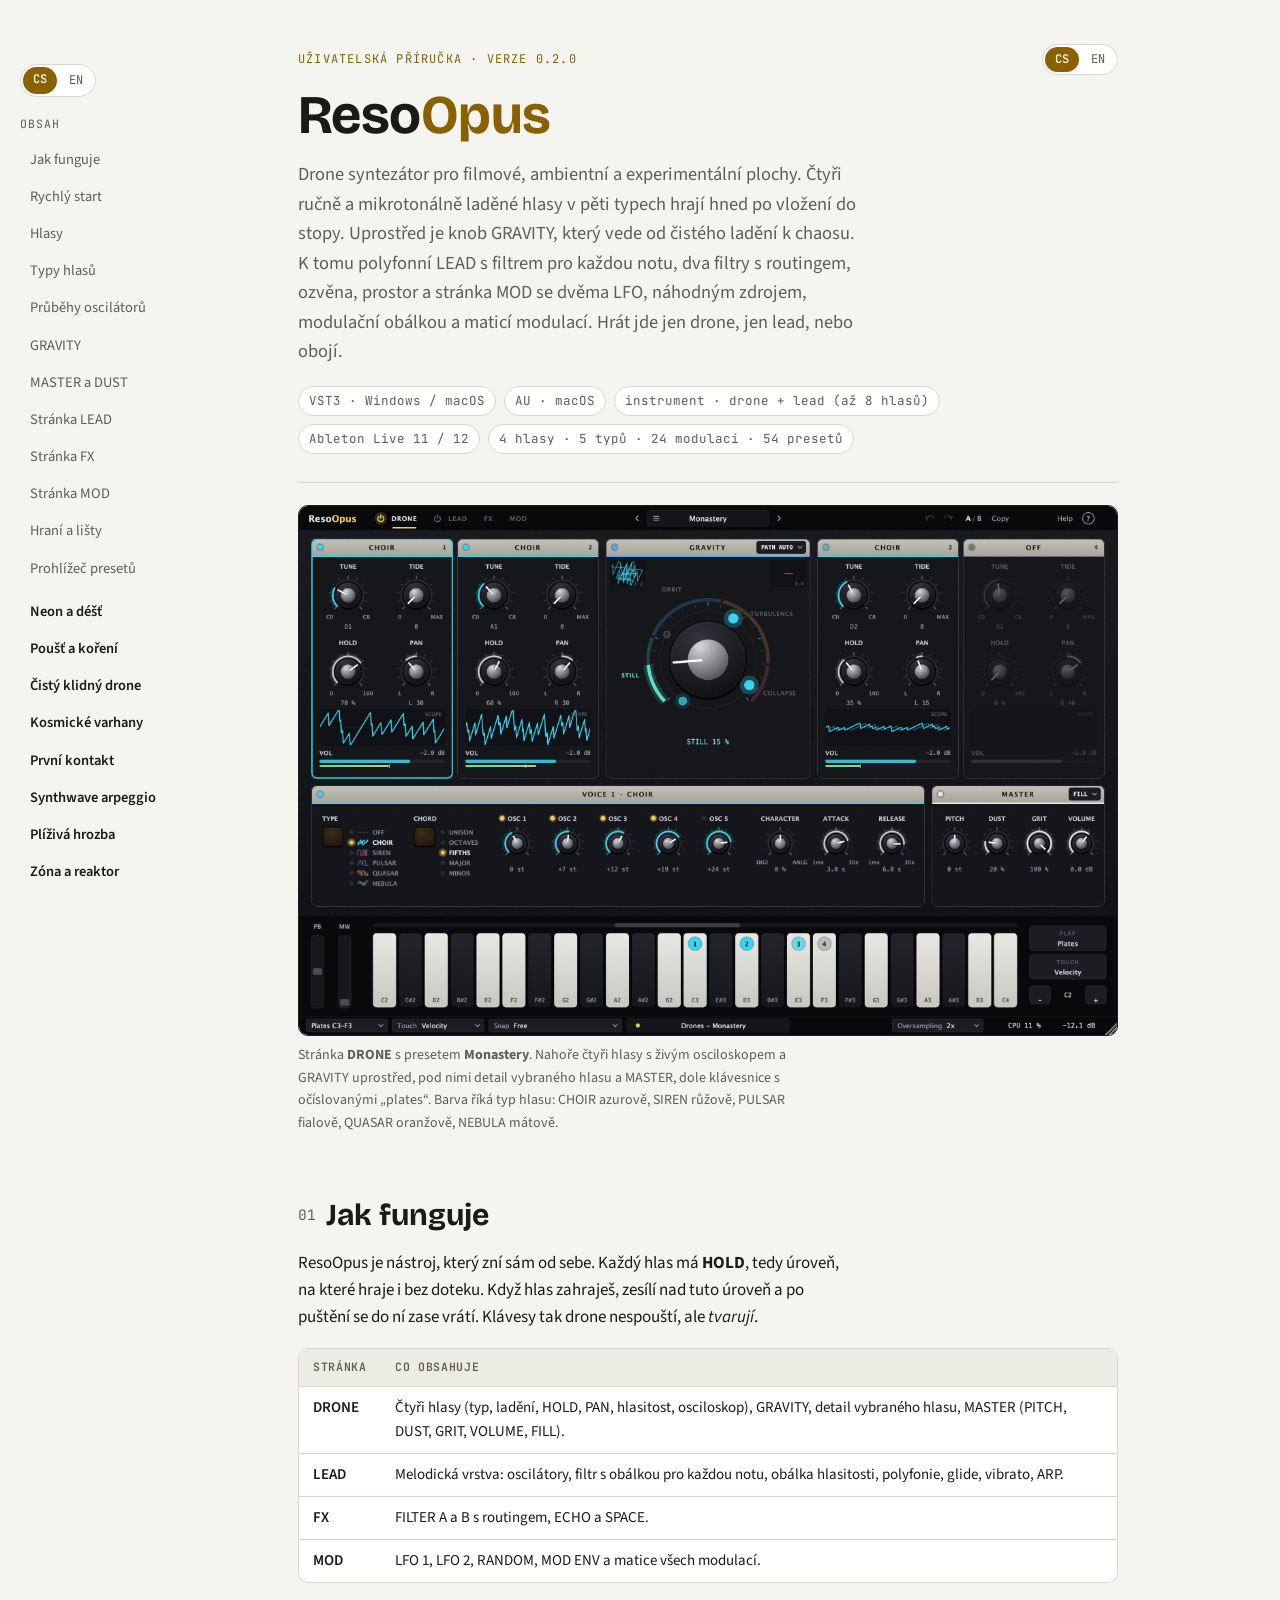
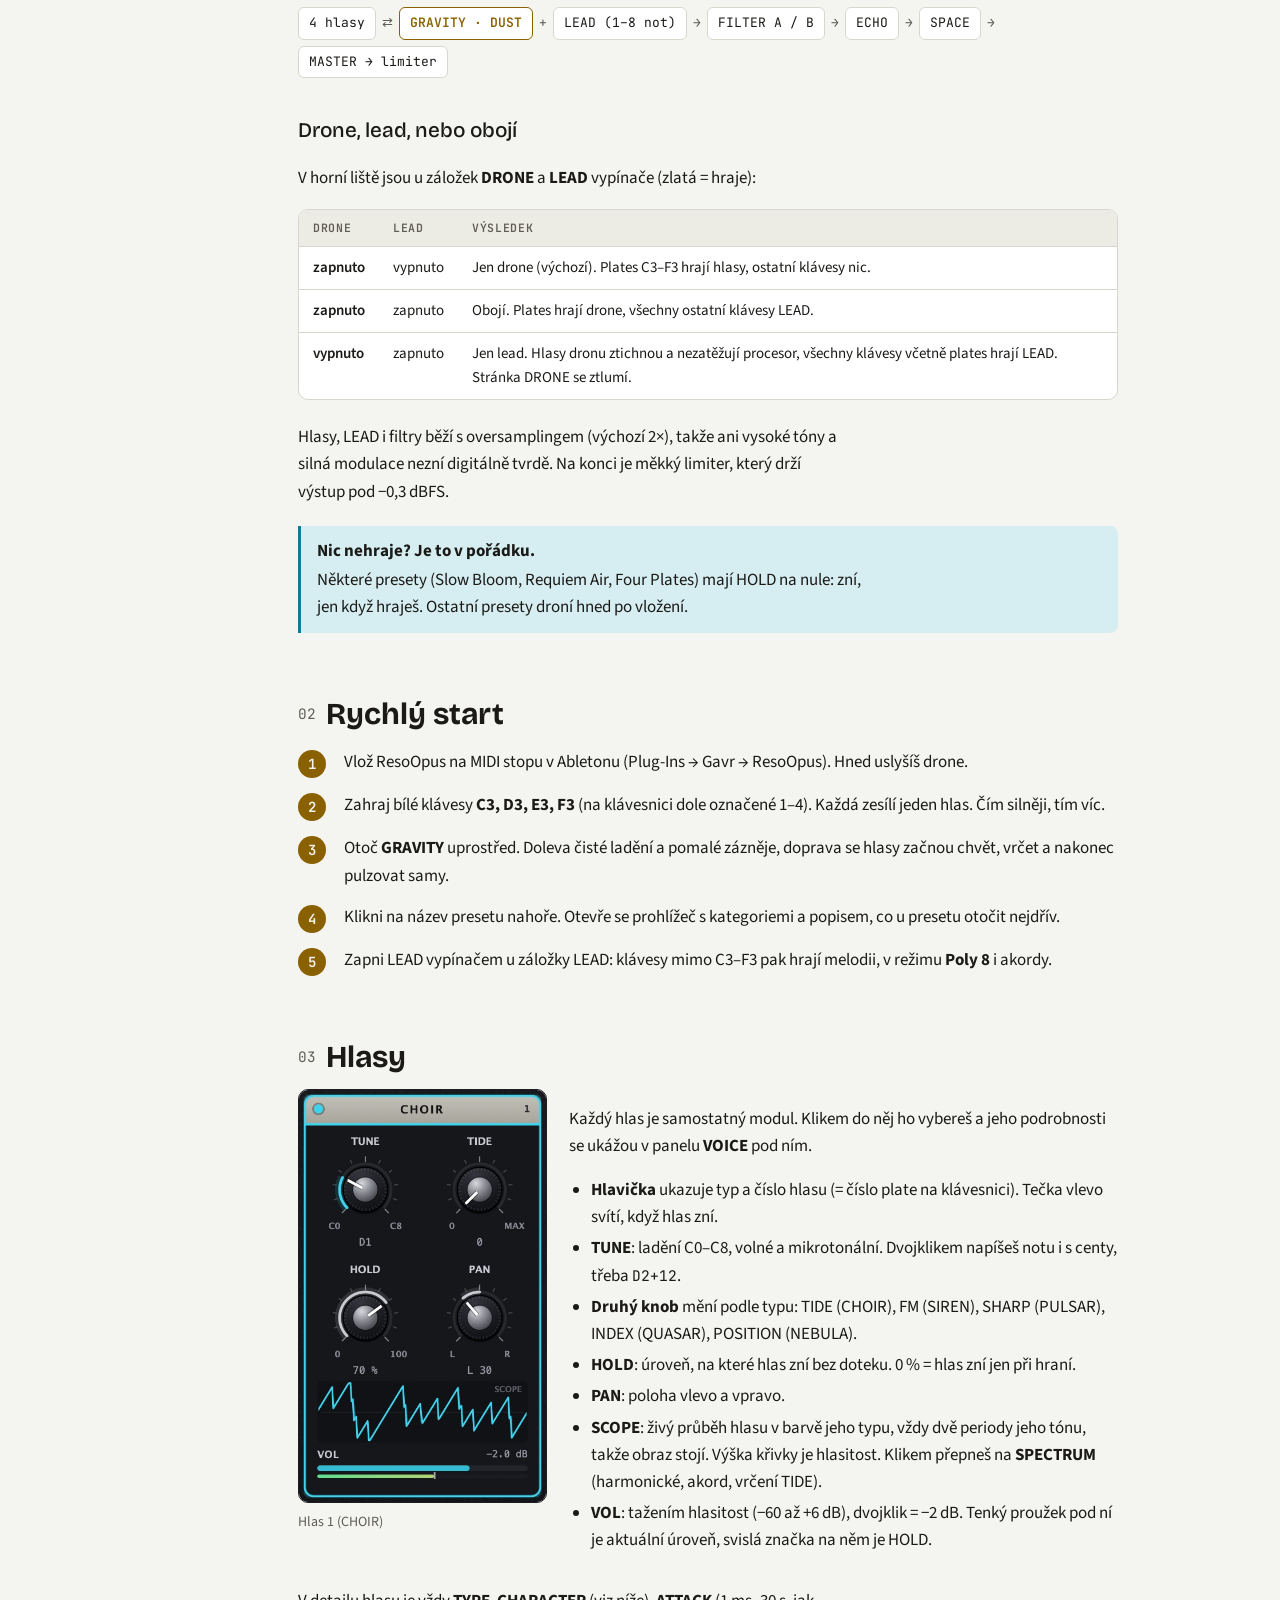
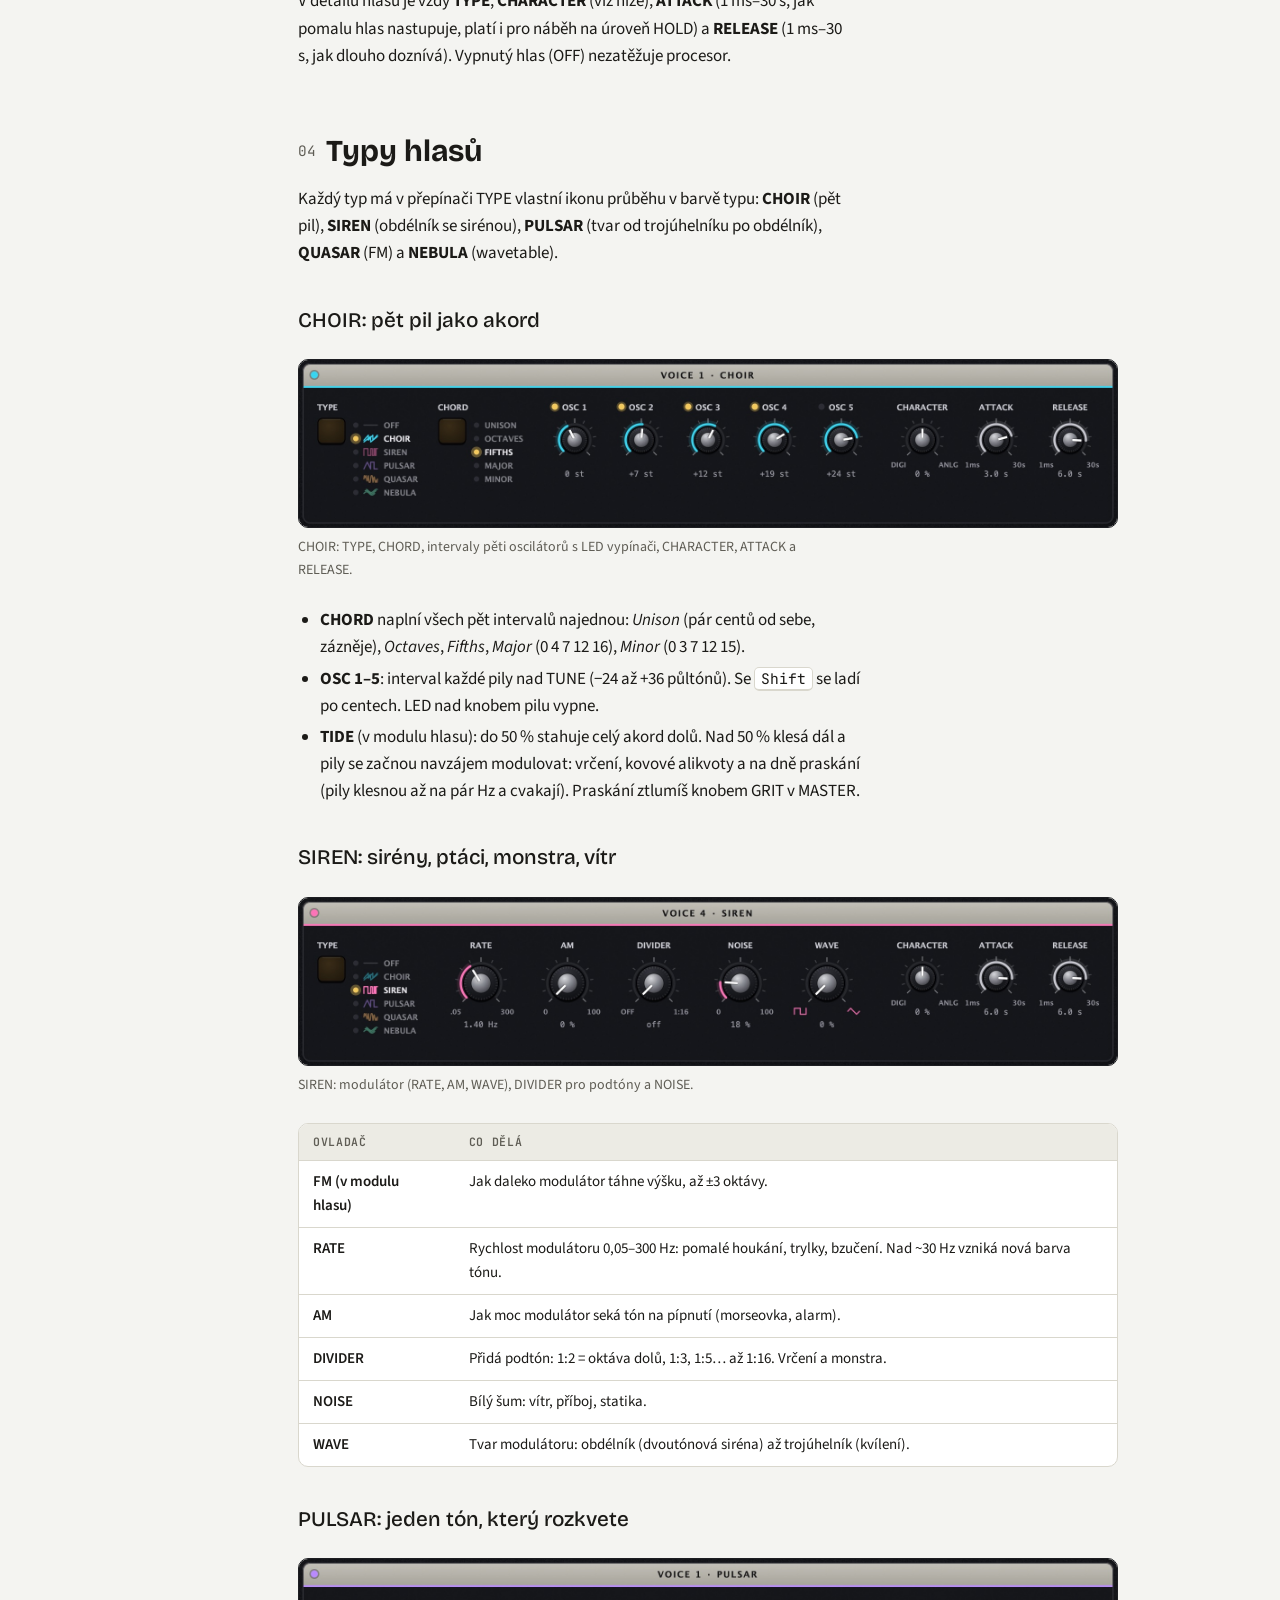
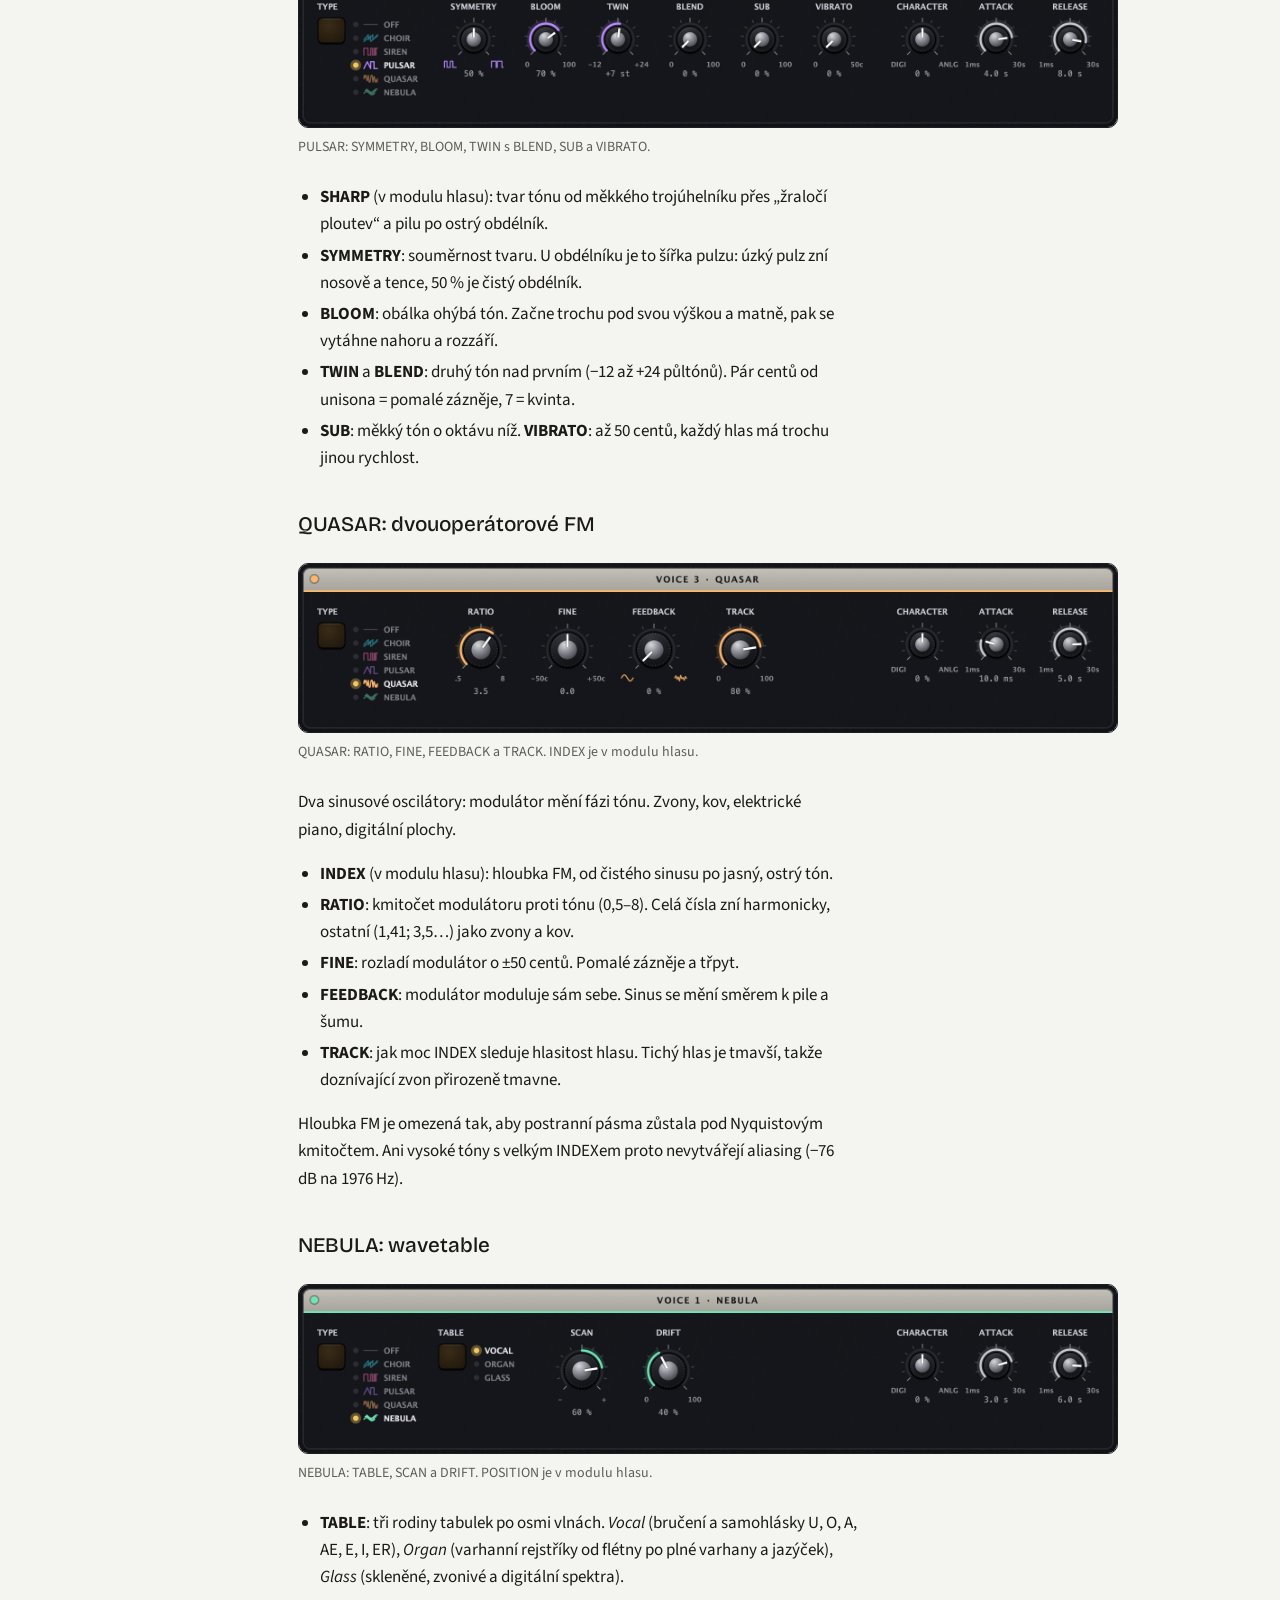
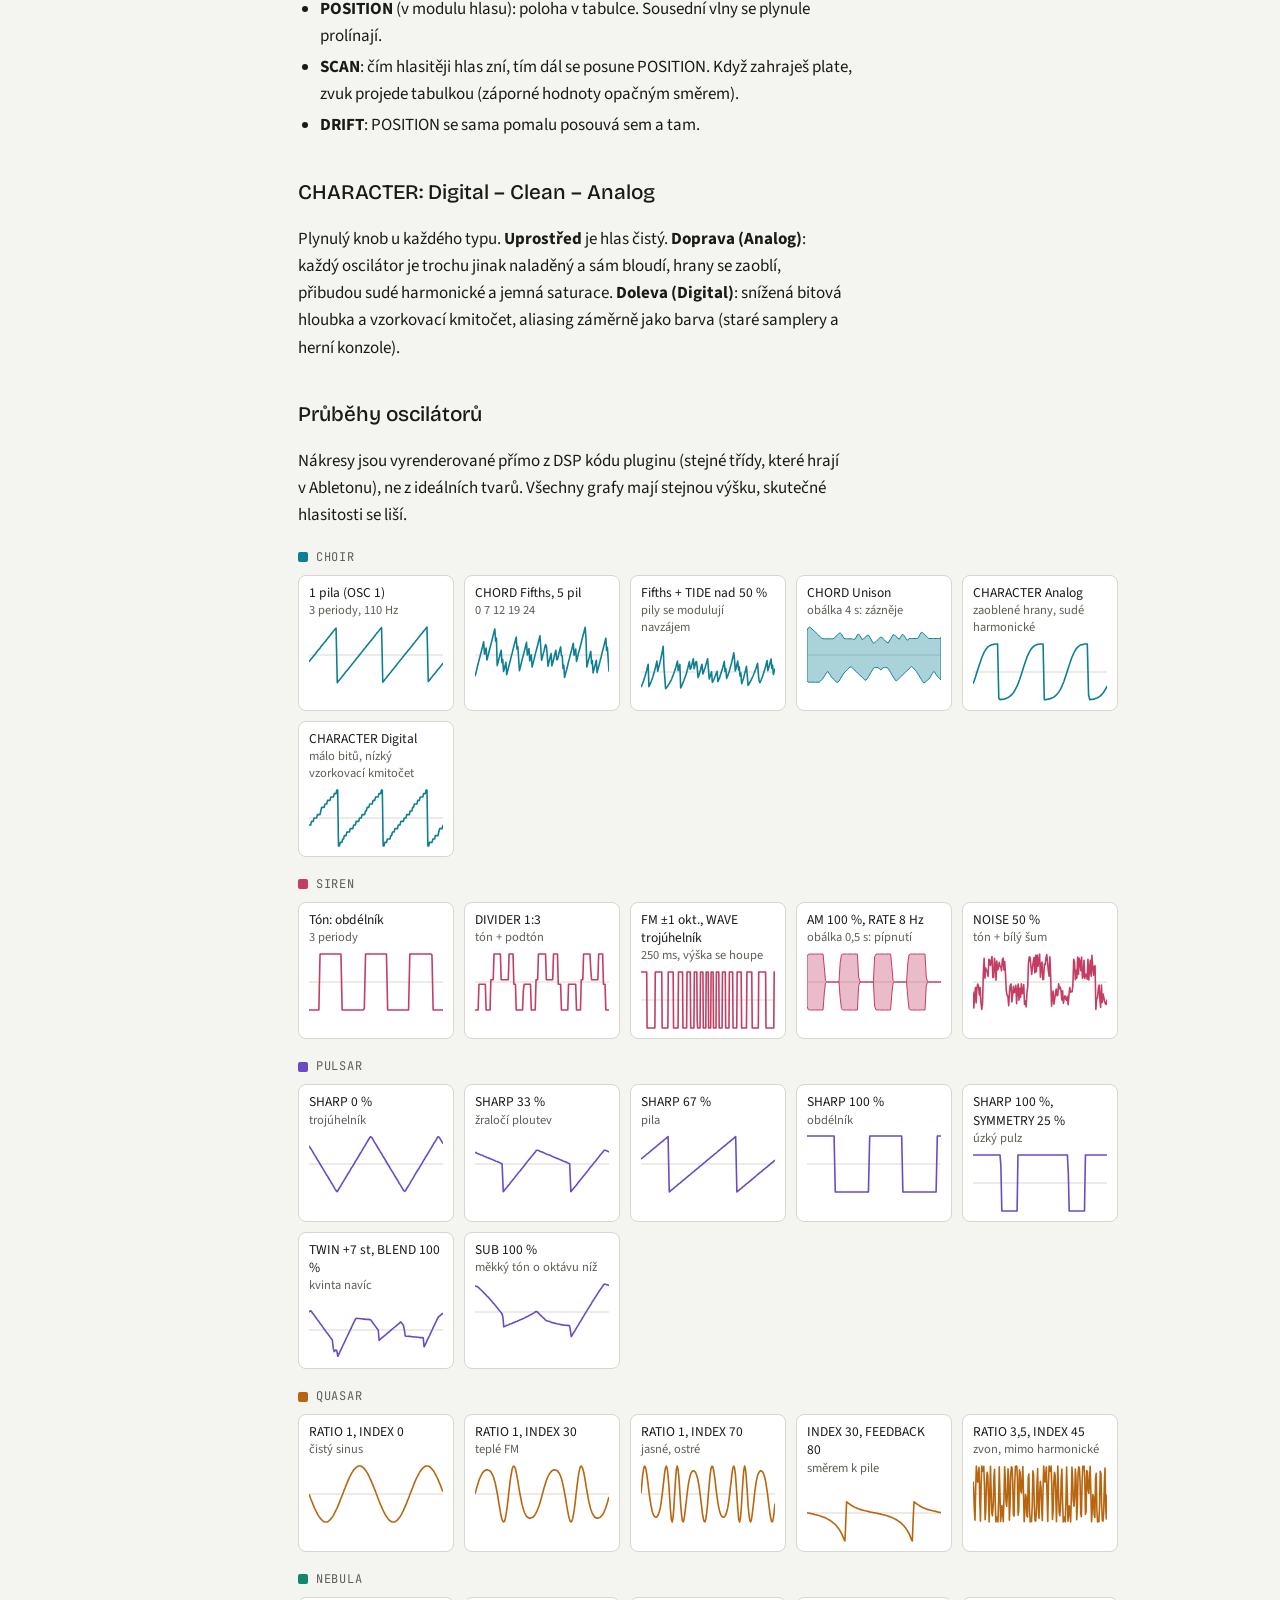
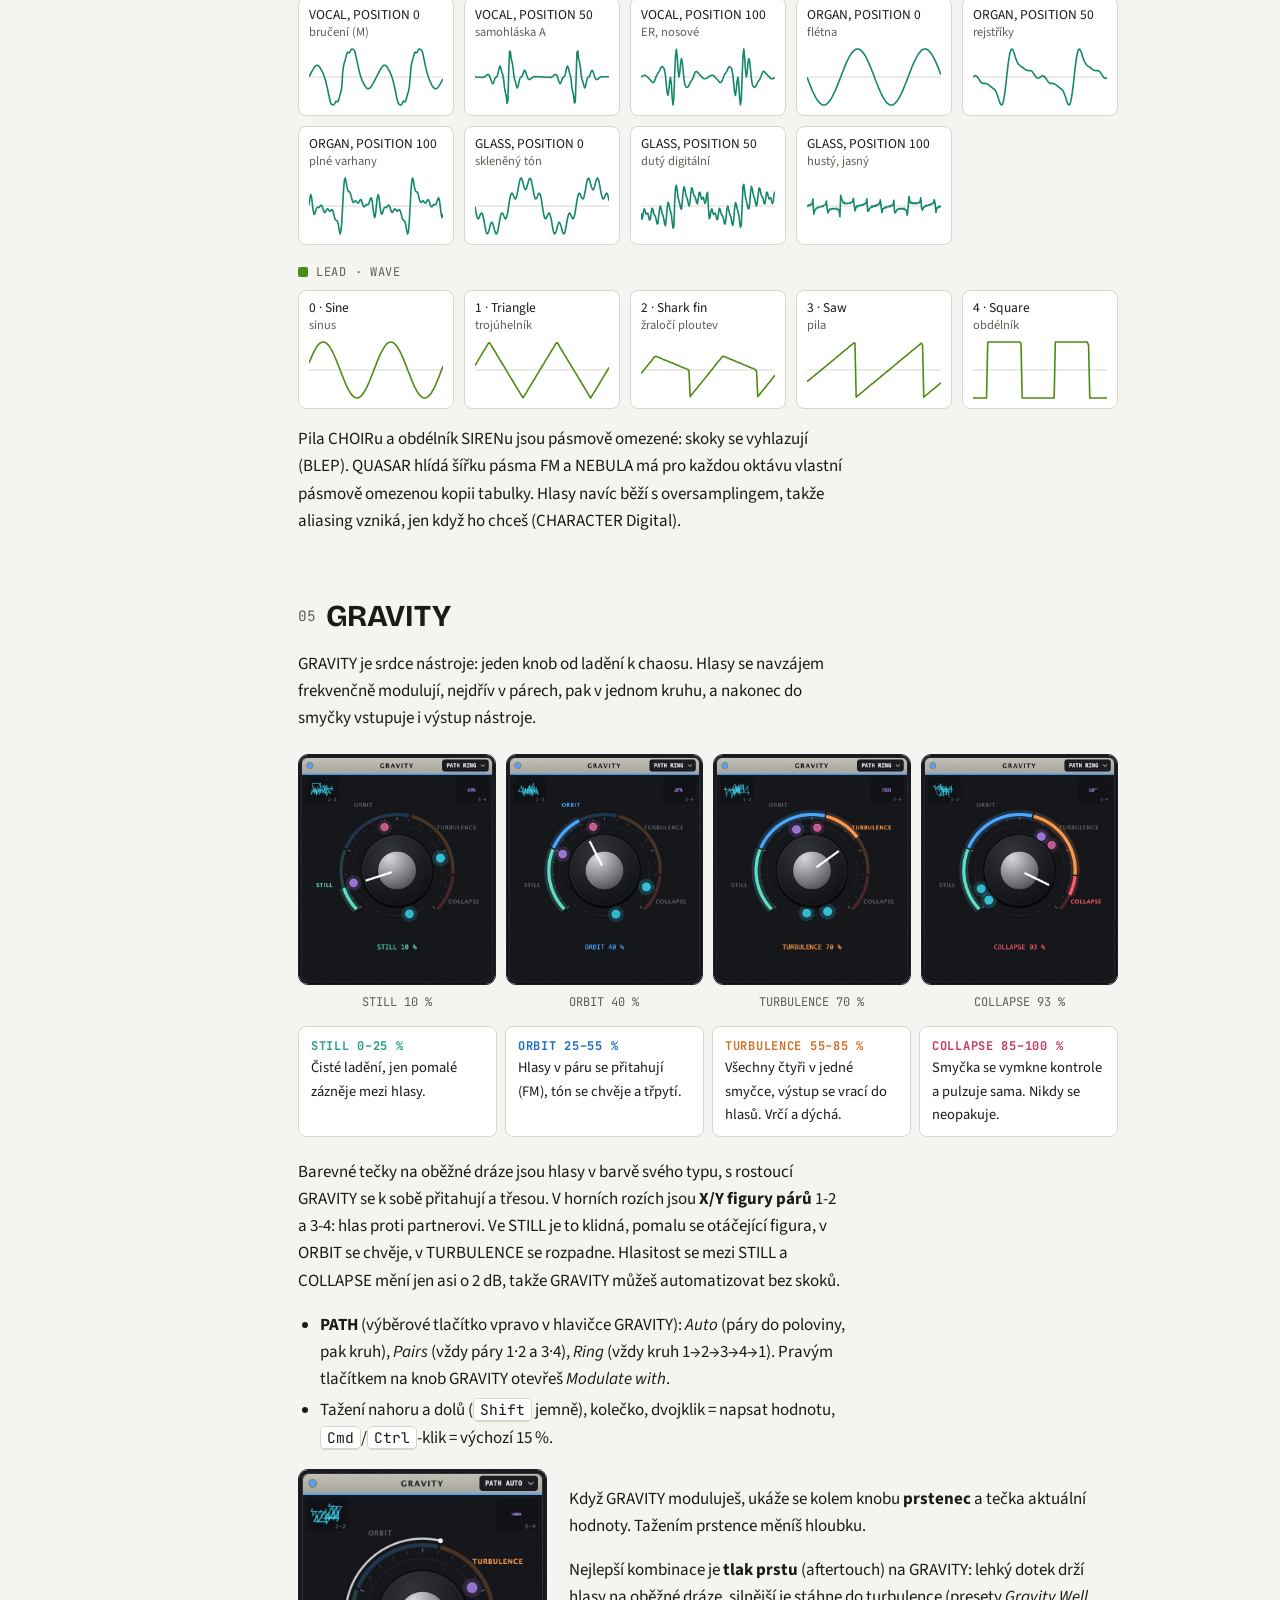
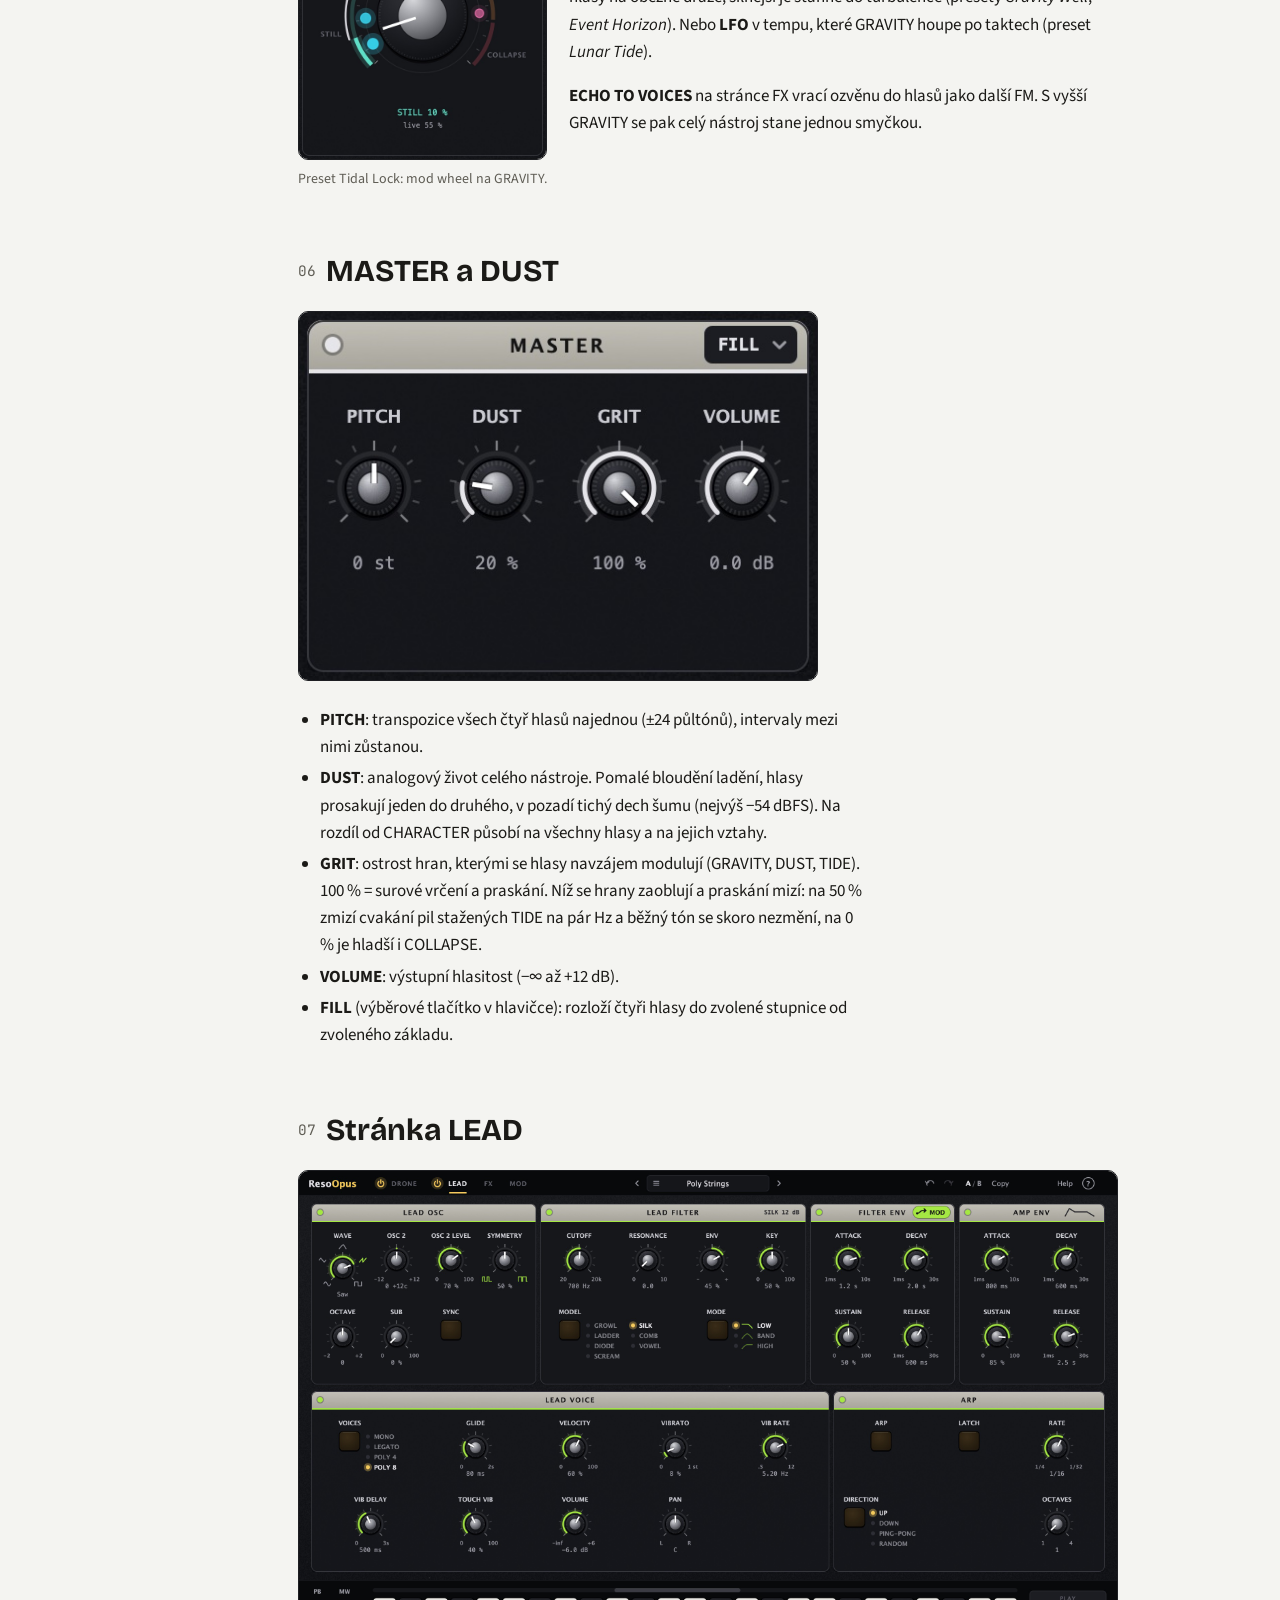
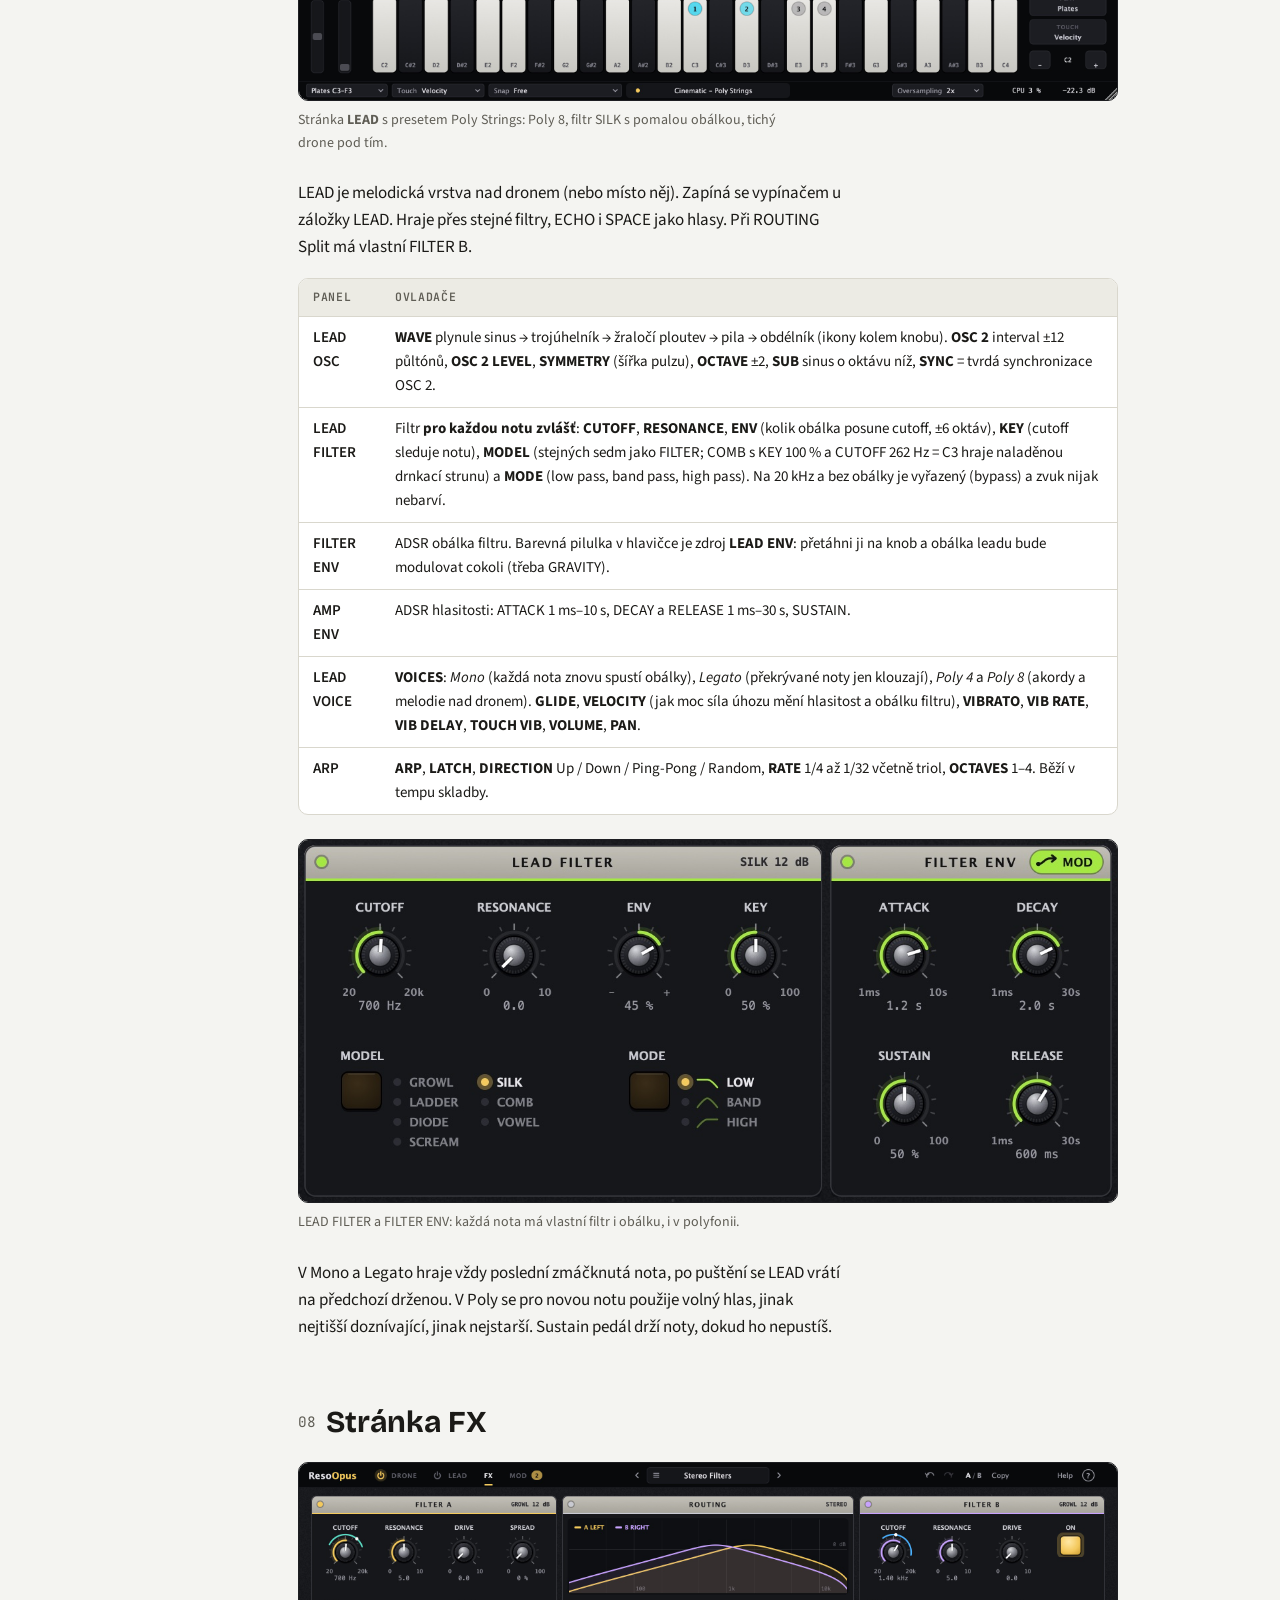
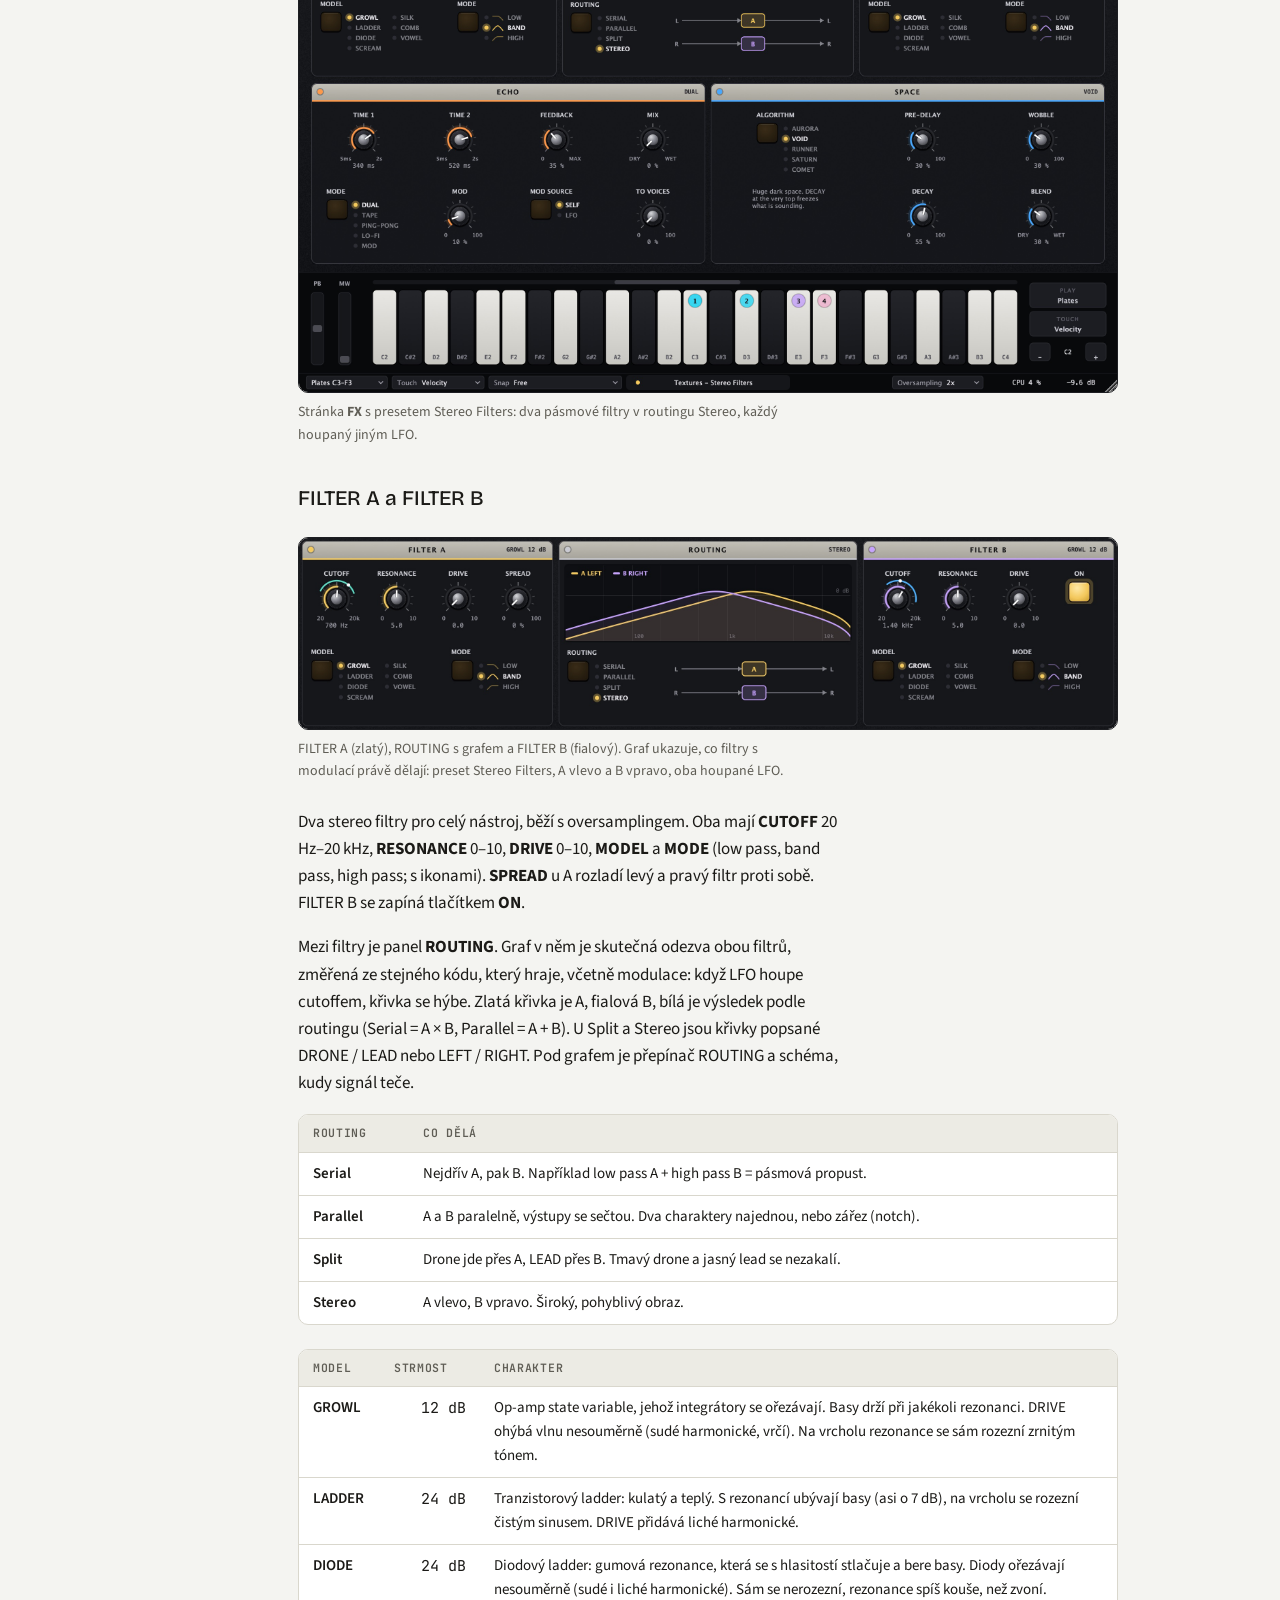
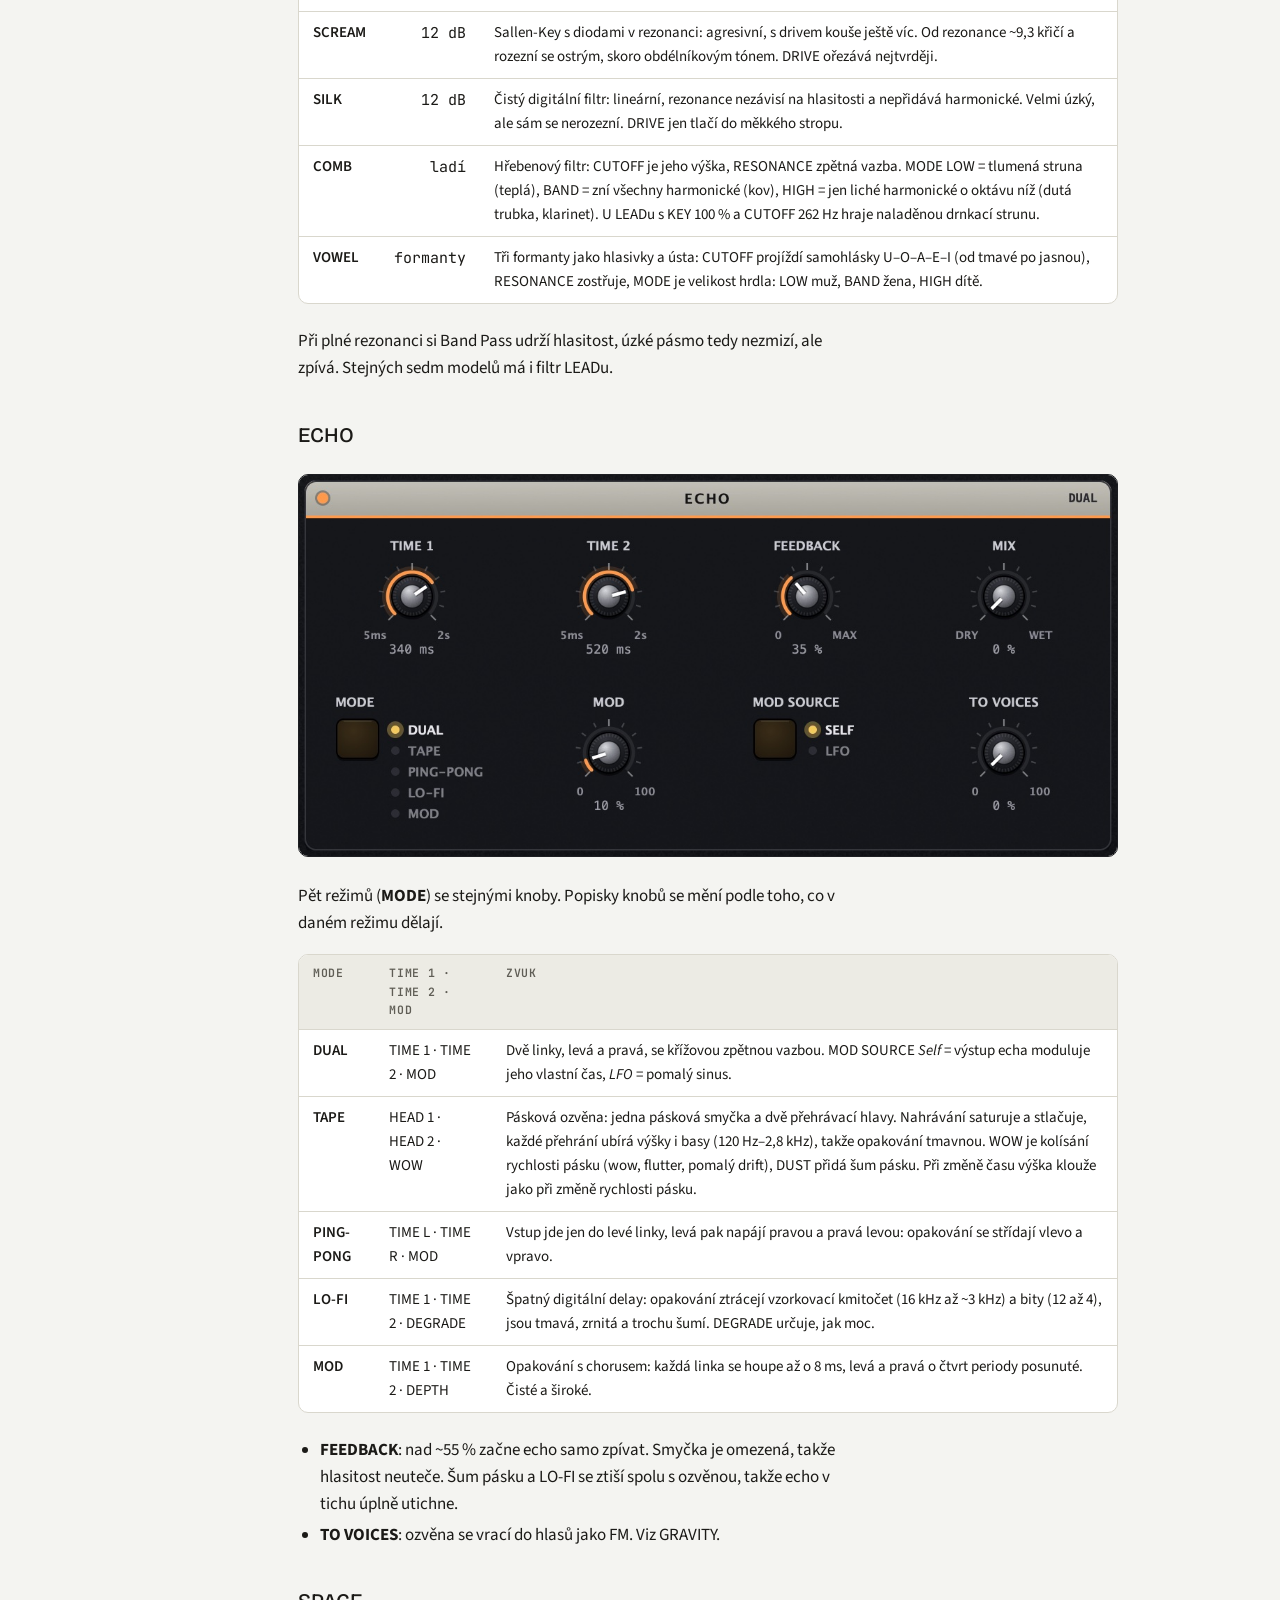
==== commit 5a7562f9: "ECHO: režimy DUAL, TAPE (2 hlavy, saturace, ořez pásma, wow/flutter/drift, šum), PING-PONG, LO-FI (v" ====
--- a/docs/manual/index.html
+++ b/docs/manual/index.html
@@ -228,7 +228,7 @@
       <thead><tr><th>Panel</th><th>Ovladače</th></tr></thead>
       <tbody>
         <tr><td>LEAD OSC</td><td><strong>WAVE</strong> plynule sinus → trojúhelník → žraločí ploutev → pila → obdélník (ikony kolem knobu). <strong>OSC 2</strong> interval ±12 půltónů, <strong>OSC 2 LEVEL</strong>, <strong>SYMMETRY</strong> (šířka pulzu), <strong>OCTAVE</strong> ±2, <strong>SUB</strong> sinus o oktávu níž, <strong>SYNC</strong> = tvrdá synchronizace OSC 2.</td></tr>
-        <tr><td>LEAD FILTER</td><td>Filtr <strong>pro každou notu zvlášť</strong>: <strong>CUTOFF</strong>, <strong>RESONANCE</strong>, <strong>ENV</strong> (kolik obálka posune cutoff, ±6 oktáv), <strong>KEY</strong> (cutoff sleduje notu), <strong>MODEL</strong> (stejných pět jako FILTER) a <strong>MODE</strong> (low pass, band pass, high pass). Na 20 kHz a bez obálky je vyřazený (bypass) a zvuk nijak nebarví.</td></tr>
+        <tr><td>LEAD FILTER</td><td>Filtr <strong>pro každou notu zvlášť</strong>: <strong>CUTOFF</strong>, <strong>RESONANCE</strong>, <strong>ENV</strong> (kolik obálka posune cutoff, ±6 oktáv), <strong>KEY</strong> (cutoff sleduje notu), <strong>MODEL</strong> (stejných sedm jako FILTER; COMB s KEY 100 % a CUTOFF 262 Hz = C3 hraje naladěnou drnkací strunu) a <strong>MODE</strong> (low pass, band pass, high pass). Na 20 kHz a bez obálky je vyřazený (bypass) a zvuk nijak nebarví.</td></tr>
         <tr><td>FILTER ENV</td><td>ADSR obálka filtru. Barevná pilulka v hlavičce je zdroj <strong>LEAD ENV</strong>: přetáhni ji na knob a obálka leadu bude modulovat cokoli (třeba GRAVITY).</td></tr>
         <tr><td>AMP ENV</td><td>ADSR hlasitosti: ATTACK 1 ms–10 s, DECAY a RELEASE 1 ms–30 s, SUSTAIN.</td></tr>
         <tr><td>LEAD VOICE</td><td><strong>VOICES</strong>: <em>Mono</em> (každá nota znovu spustí obálky), <em>Legato</em> (překrývané noty jen klouzají), <em>Poly 4</em> a <em>Poly 8</em> (akordy a melodie nad dronem). <strong>GLIDE</strong>, <strong>VELOCITY</strong> (jak moc síla úhozu mění hlasitost a obálku filtru), <strong>VIBRATO</strong>, <strong>VIB RATE</strong>, <strong>VIB DELAY</strong>, <strong>TOUCH VIB</strong>, <strong>VOLUME</strong>, <strong>PAN</strong>.</td></tr>
@@ -261,15 +261,26 @@
         <tr><td>DIODE</td><td class="num">24 dB</td><td>Diodový ladder: gumová rezonance, která se s hlasitostí stlačuje a bere basy. Diody ořezávají nesouměrně (sudé i liché harmonické). Sám se nerozezní, rezonance spíš kouše, než zvoní.</td></tr>
         <tr><td>SCREAM</td><td class="num">12 dB</td><td>Sallen-Key s diodami v rezonanci: agresivní, s drivem kouše ještě víc. Od rezonance ~9,3 křičí a rozezní se ostrým, skoro obdélníkovým tónem. DRIVE ořezává nejtvrději.</td></tr>
         <tr><td>SILK</td><td class="num">12 dB</td><td>Čistý digitální filtr: lineární, rezonance nezávisí na hlasitosti a nepřidává harmonické. Velmi úzký, ale sám se nerozezní. DRIVE jen tlačí do měkkého stropu.</td></tr>
-      </tbody>
-    </table></div>
-    <p>Při plné rezonanci si Band Pass udrží hlasitost, úzké pásmo tedy nezmizí, ale zpívá. Stejných pět modelů má i filtr LEADu.</p>
+        <tr><td>COMB</td><td class="num">ladí</td><td>Hřebenový filtr: CUTOFF je jeho výška, RESONANCE zpětná vazba. MODE LOW = tlumená struna (teplá), BAND = zní všechny harmonické (kov), HIGH = jen liché harmonické o oktávu níž (dutá trubka, klarinet). U LEADu s KEY 100 % a CUTOFF 262 Hz hraje naladěnou drnkací strunu.</td></tr>
+        <tr><td>VOWEL</td><td class="num">formanty</td><td>Tři formanty jako hlasivky a ústa: CUTOFF projíždí samohlásky U–O–A–E–I (od tmavé po jasnou), RESONANCE zostřuje, MODE je velikost hrdla: LOW muž, BAND žena, HIGH dítě.</td></tr>
+      </tbody>
+    </table></div>
+    <p>Při plné rezonanci si Band Pass udrží hlasitost, úzké pásmo tedy nezmizí, ale zpívá. Stejných sedm modelů má i filtr LEADu.</p>
     <h3>ECHO</h3>
     <figure class="shot"><img src="img/echo.jpg" alt="ECHO" width="1172" height="546" loading="lazy"></figure>
-    <ul>
-      <li>Dvě linky (<strong>TIME 1</strong> vlevo, <strong>TIME 2</strong> vpravo, 5 ms–2 s) s křížovou zpětnou vazbou. Změna času klouže jako u pásky.</li>
-      <li><strong>FEEDBACK</strong>: nad ~55 % začne echo samo zpívat. Smyčka je omezená, takže hlasitost neuteče.</li>
-      <li><strong>MIX</strong>, <strong>MOD</strong> a <strong>MOD SOURCE</strong>: <em>Self</em> = výstup echa moduluje jeho vlastní čas, <em>LFO</em> = pomalý sinus.</li>
+    <p>Pět režimů (<strong>MODE</strong>) se stejnými knoby. Popisky knobů se mění podle toho, co v daném režimu dělají.</p>
+    <div class="table-wrap"><table>
+      <thead><tr><th>MODE</th><th>TIME 1 · TIME 2 · MOD</th><th>Zvuk</th></tr></thead>
+      <tbody>
+        <tr><td>DUAL</td><td>TIME 1 · TIME 2 · MOD</td><td>Dvě linky, levá a pravá, se křížovou zpětnou vazbou. MOD SOURCE <em>Self</em> = výstup echa moduluje jeho vlastní čas, <em>LFO</em> = pomalý sinus.</td></tr>
+        <tr><td>TAPE</td><td>HEAD 1 · HEAD 2 · WOW</td><td>Pásková ozvěna: jedna pásková smyčka a dvě přehrávací hlavy. Nahrávání saturuje a stlačuje, každé přehrání ubírá výšky i basy (120 Hz–2,8 kHz), takže opakování tmavnou. WOW je kolísání rychlosti pásku (wow, flutter, pomalý drift), DUST přidá šum pásku. Při změně času výška klouže jako při změně rychlosti pásku.</td></tr>
+        <tr><td>PING-PONG</td><td>TIME L · TIME R · MOD</td><td>Vstup jde jen do levé linky, levá pak napájí pravou a pravá levou: opakování se střídají vlevo a vpravo.</td></tr>
+        <tr><td>LO-FI</td><td>TIME 1 · TIME 2 · DEGRADE</td><td>Špatný digitální delay: opakování ztrácejí vzorkovací kmitočet (16 kHz až ~3 kHz) a bity (12 až 4), jsou tmavá, zrnitá a trochu šumí. DEGRADE určuje, jak moc.</td></tr>
+        <tr><td>MOD</td><td>TIME 1 · TIME 2 · DEPTH</td><td>Opakování s chorusem: každá linka se houpe až o 8 ms, levá a pravá o čtvrt periody posunuté. Čisté a široké.</td></tr>
+      </tbody>
+    </table></div>
+    <ul>
+      <li><strong>FEEDBACK</strong>: nad ~55 % začne echo samo zpívat. Smyčka je omezená, takže hlasitost neuteče. Šum pásku a LO-FI se ztiší spolu s ozvěnou, takže echo v tichu úplně utichne.</li>
       <li><strong>TO VOICES</strong>: ozvěna se vrací do hlasů jako FM. Viz GRAVITY.</li>
     </ul>
     <h3>SPACE</h3>
@@ -528,7 +539,7 @@
         <tr><td>QUASAR 1976 Hz, RATIO 3, INDEX 100 / NEBULA 1976 Hz (všechny tabulky)</td><td class="num">−76 / −88 dB</td></tr>
         <tr><td>GRAVITY: rozdíl hlasitosti STILL → COLLAPSE</td><td class="num">2,2 dB</td></tr>
         <tr><td>Stabilita 60 s ve všech zónách GRAVITY, 44,1–192 kHz</td><td class="num">bez NaN, ≤ −0,3 dBFS</td></tr>
-        <tr><td>FILTER: LP na 3 kHz / HP na 110 Hz (5 modelů)</td><td class="num">−31 až −64 / −53 až −109 dB</td></tr>
+        <tr><td>FILTER: LP na 3 kHz / HP na 110 Hz (5 analogových modelů)</td><td class="num">−31 až −64 / −53 až −109 dB</td></tr>
         <tr><td>ROUTING Split: lead přes HP 3 kHz / drone přes A</td><td class="num">−33 dB / beze změny</td></tr>
         <tr><td>LEAD Poly 8: akord C-E-G, rozdíl úrovní not</td><td class="num">0,7 dB</td></tr>
         <tr><td>LFO 1/4 v tempu 120 BPM: hran za 2 s</td><td class="num">8 (přesně)</td></tr>
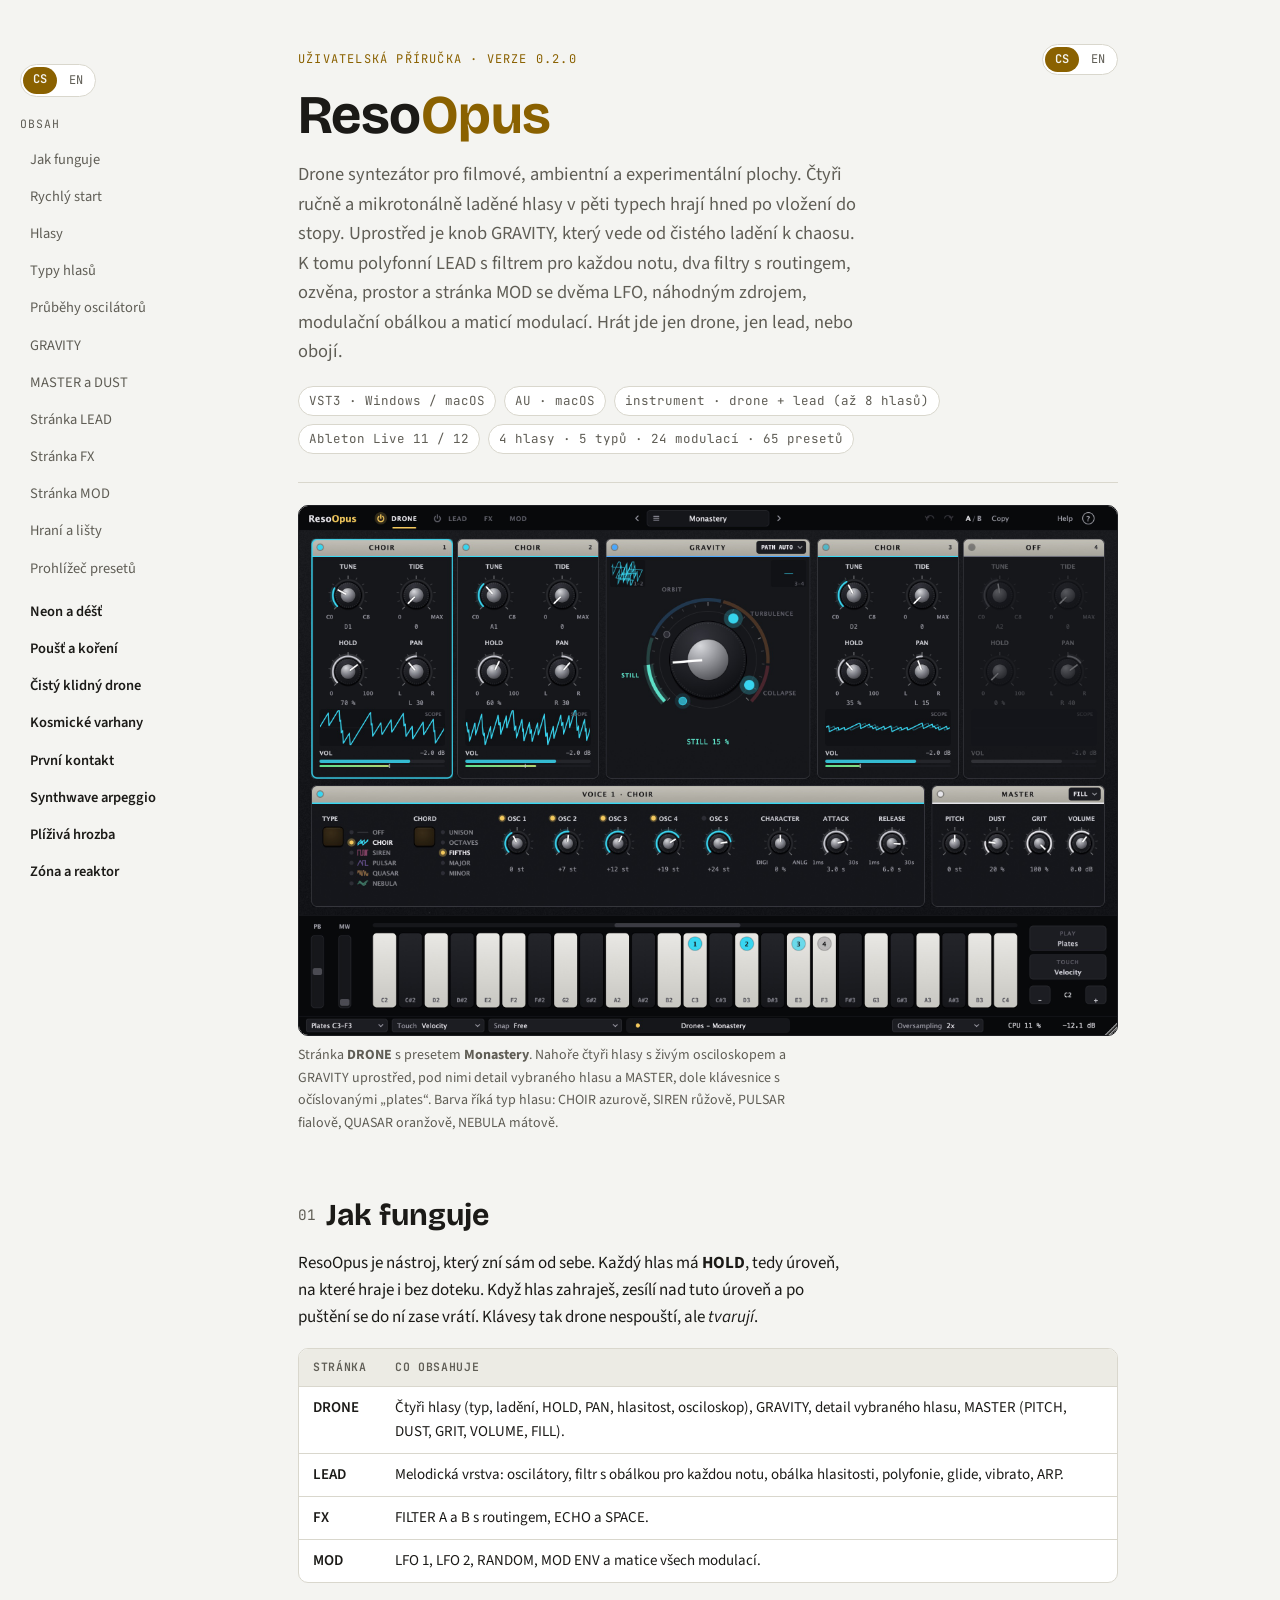
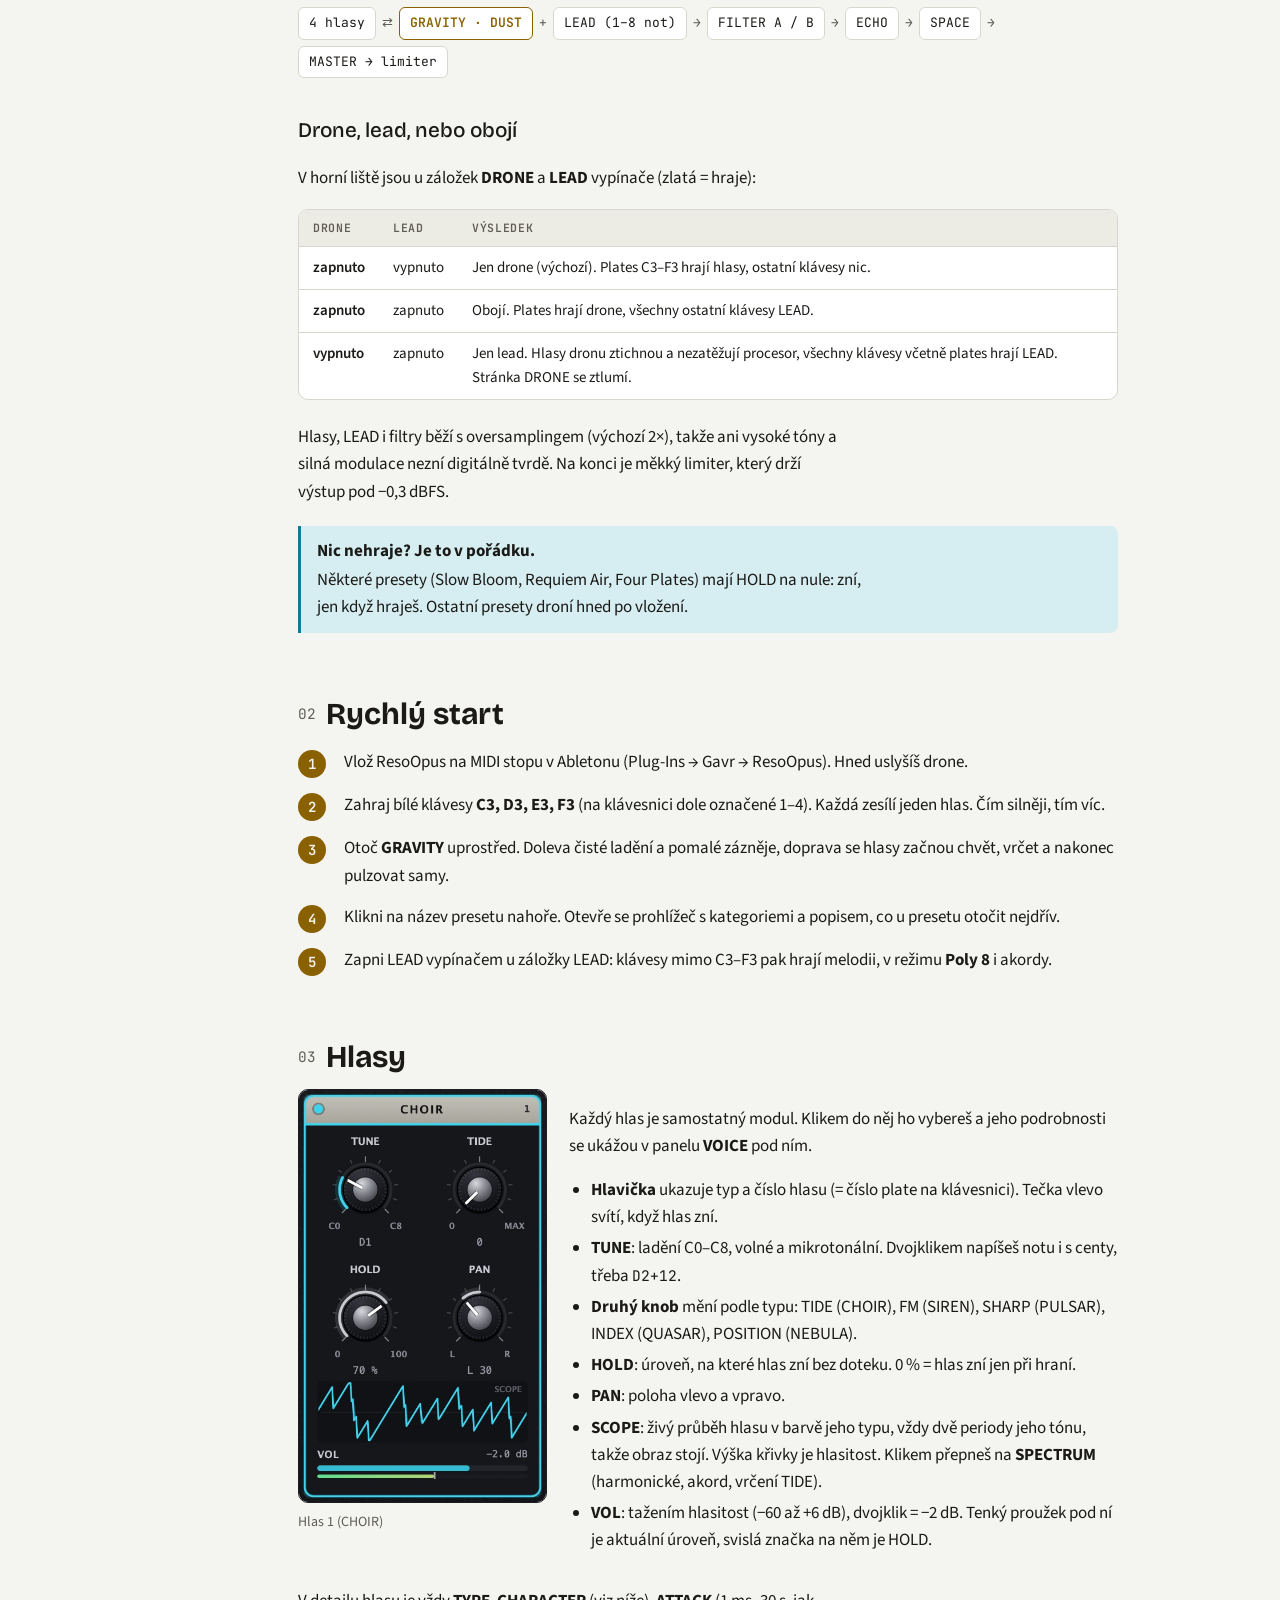
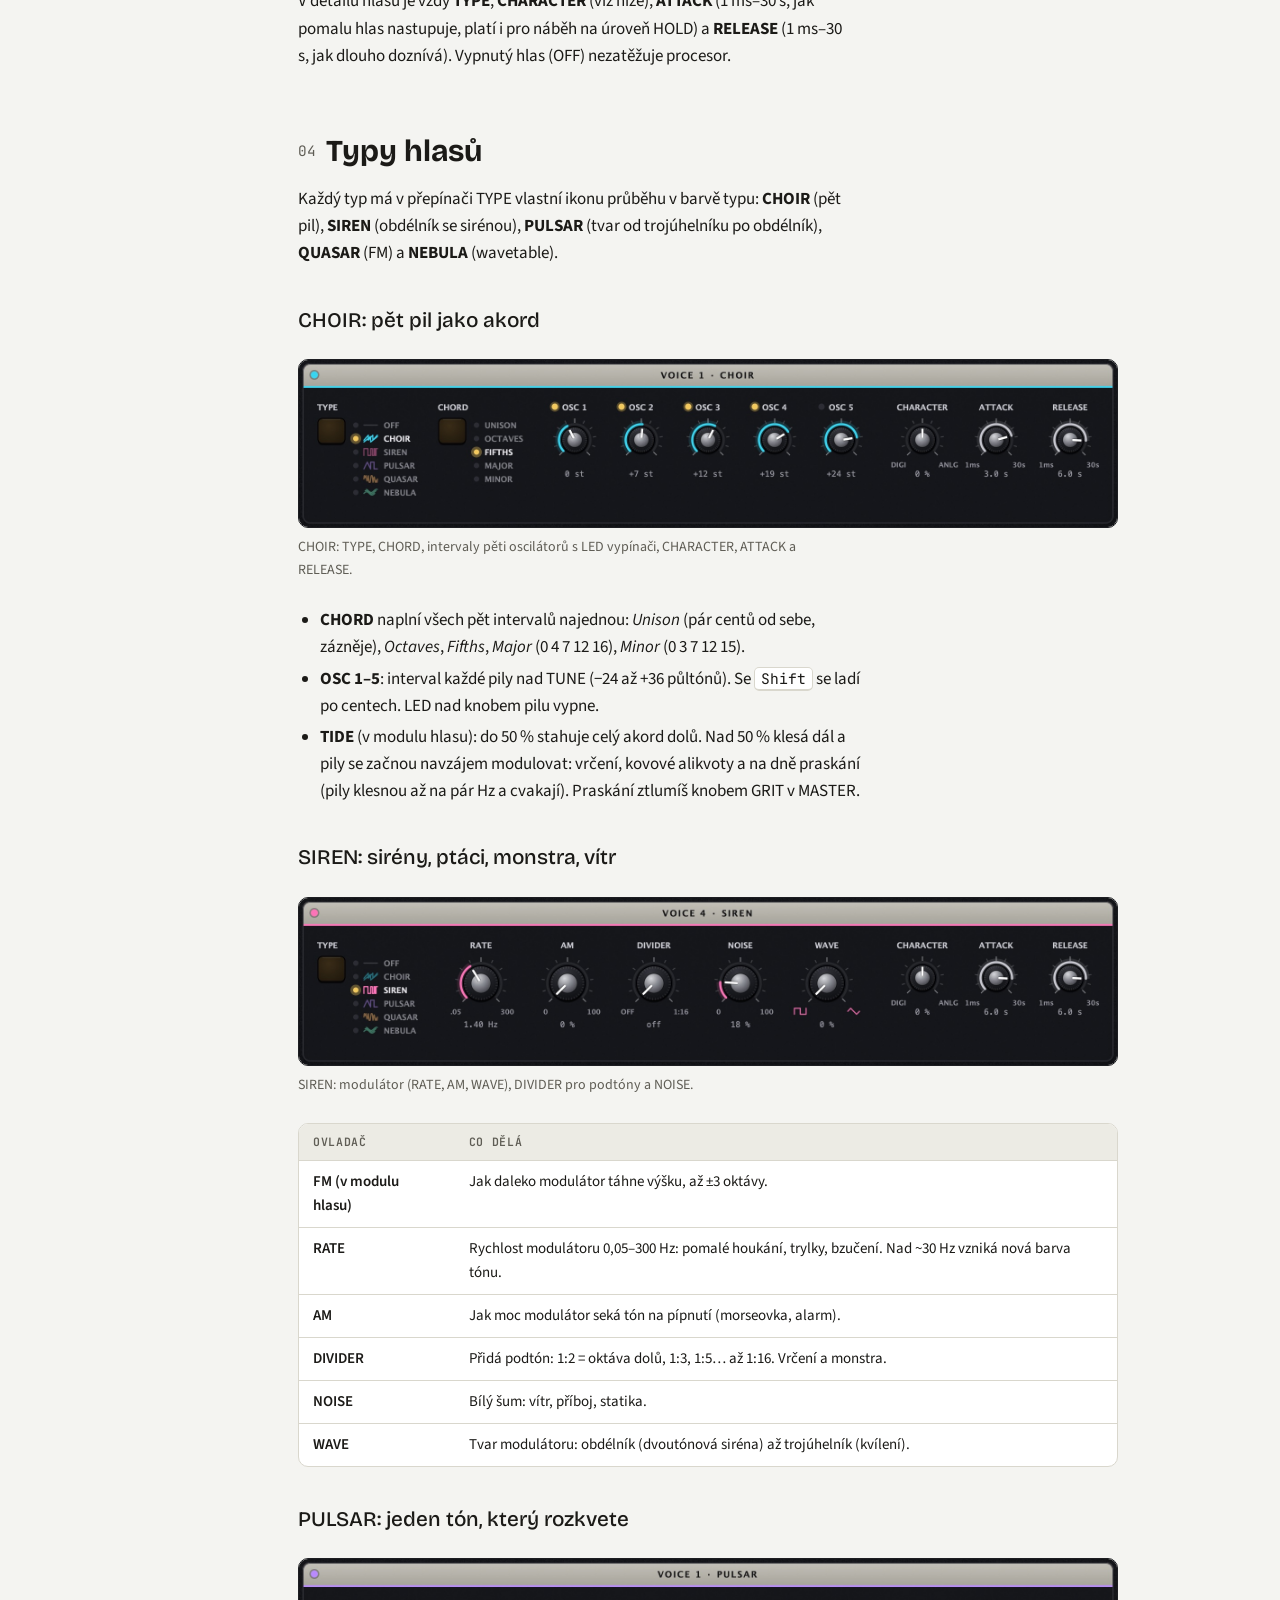
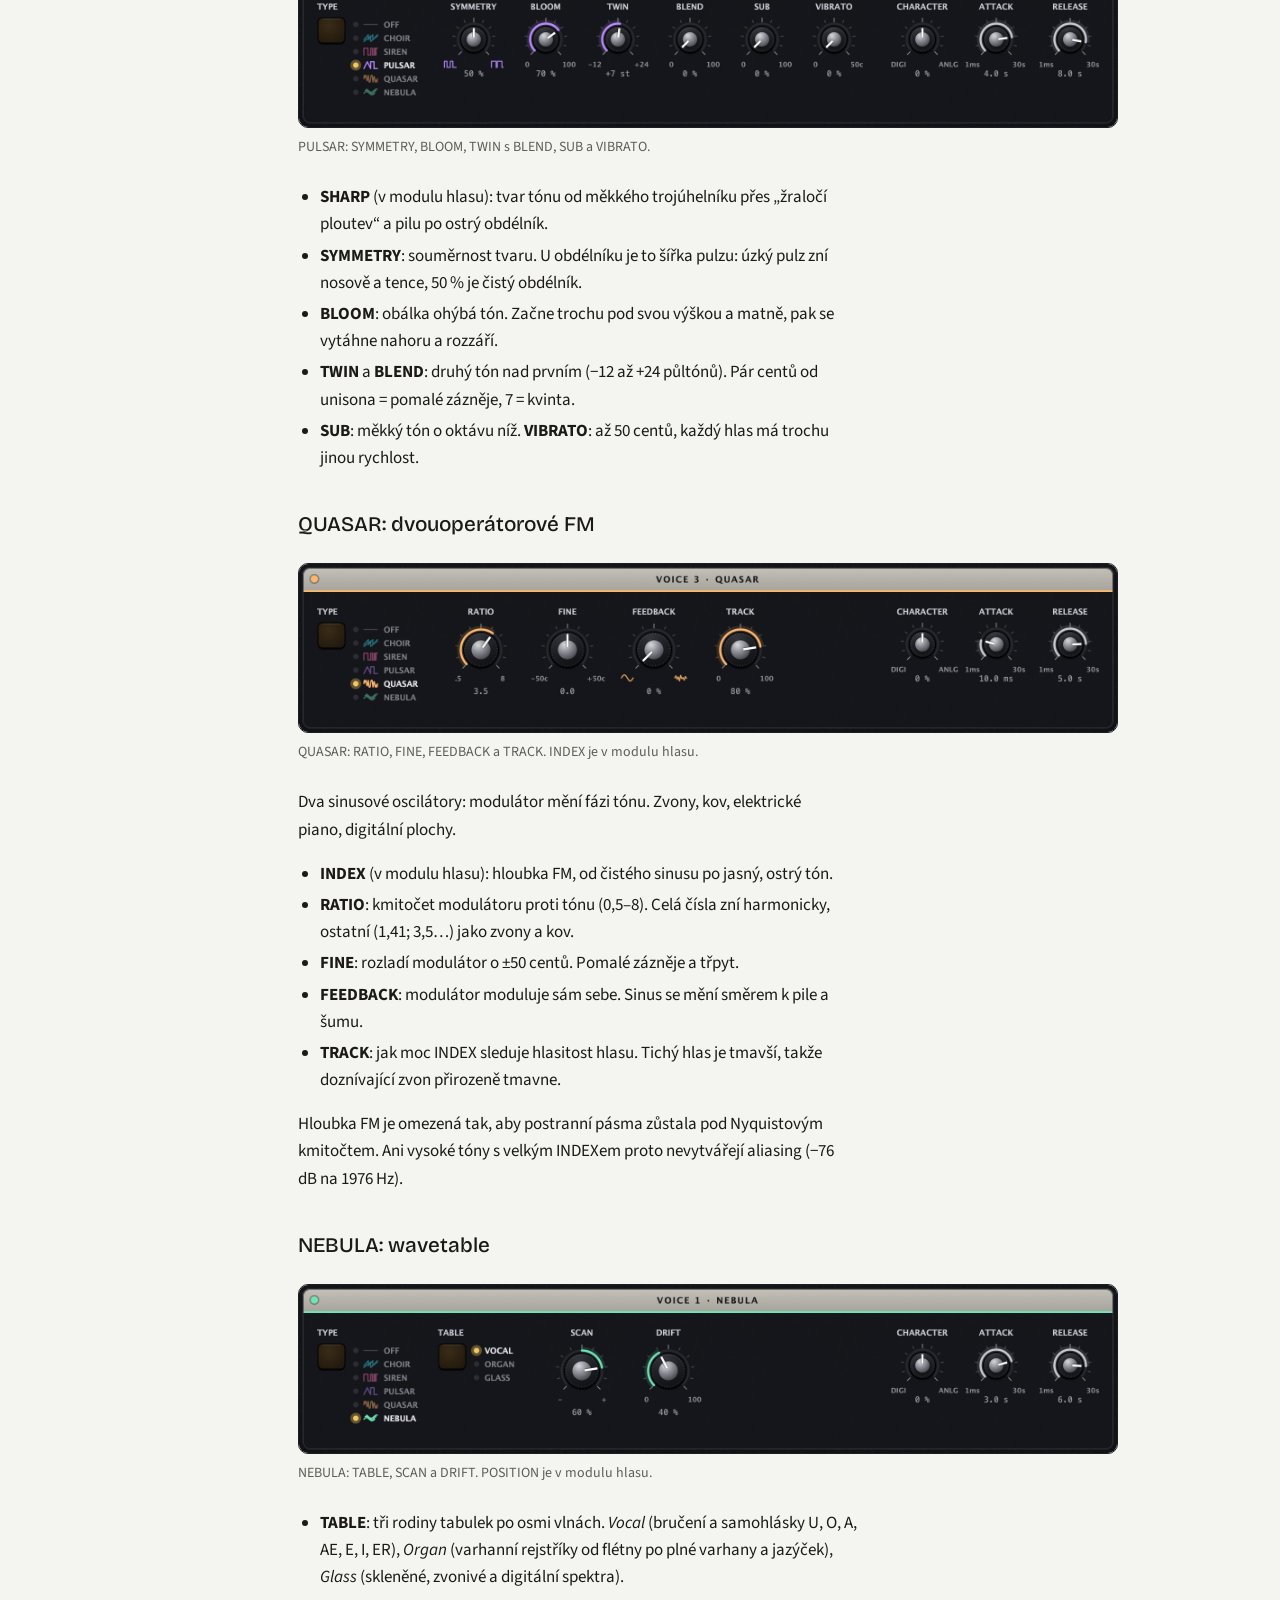
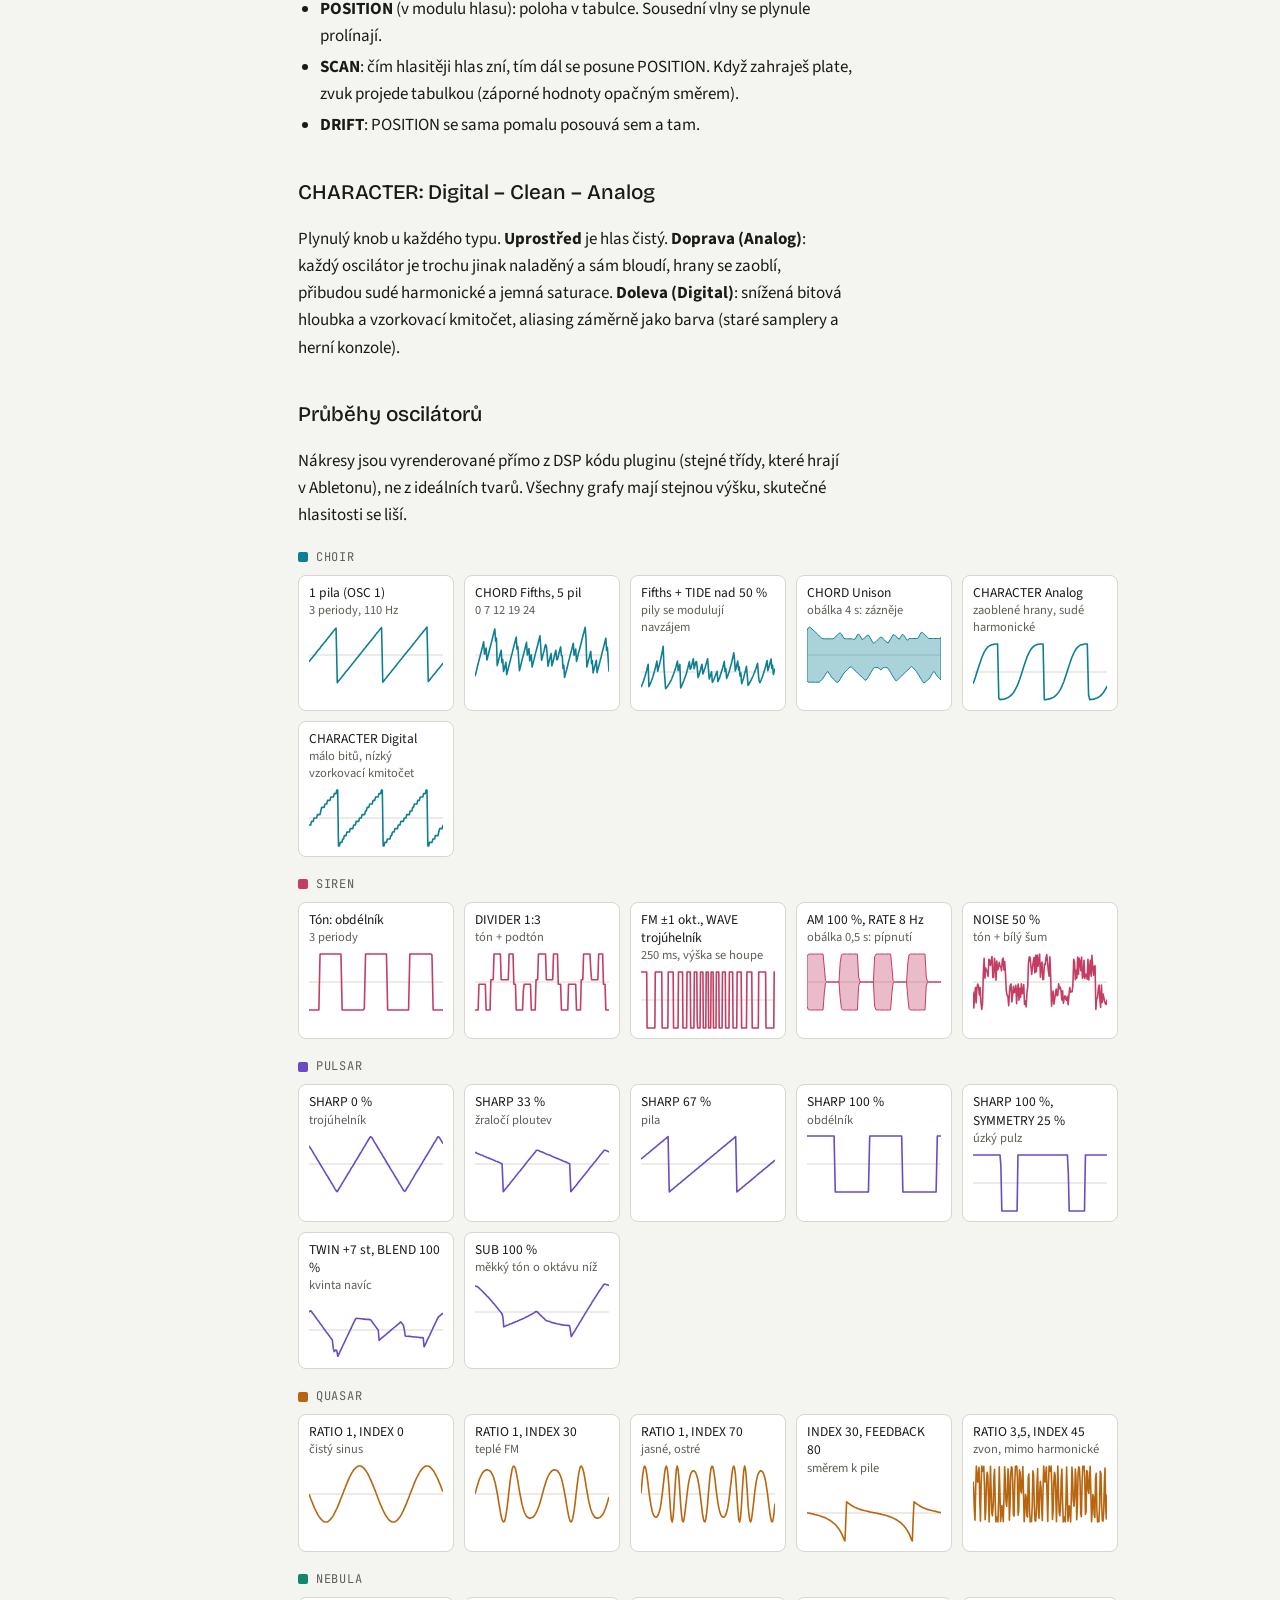
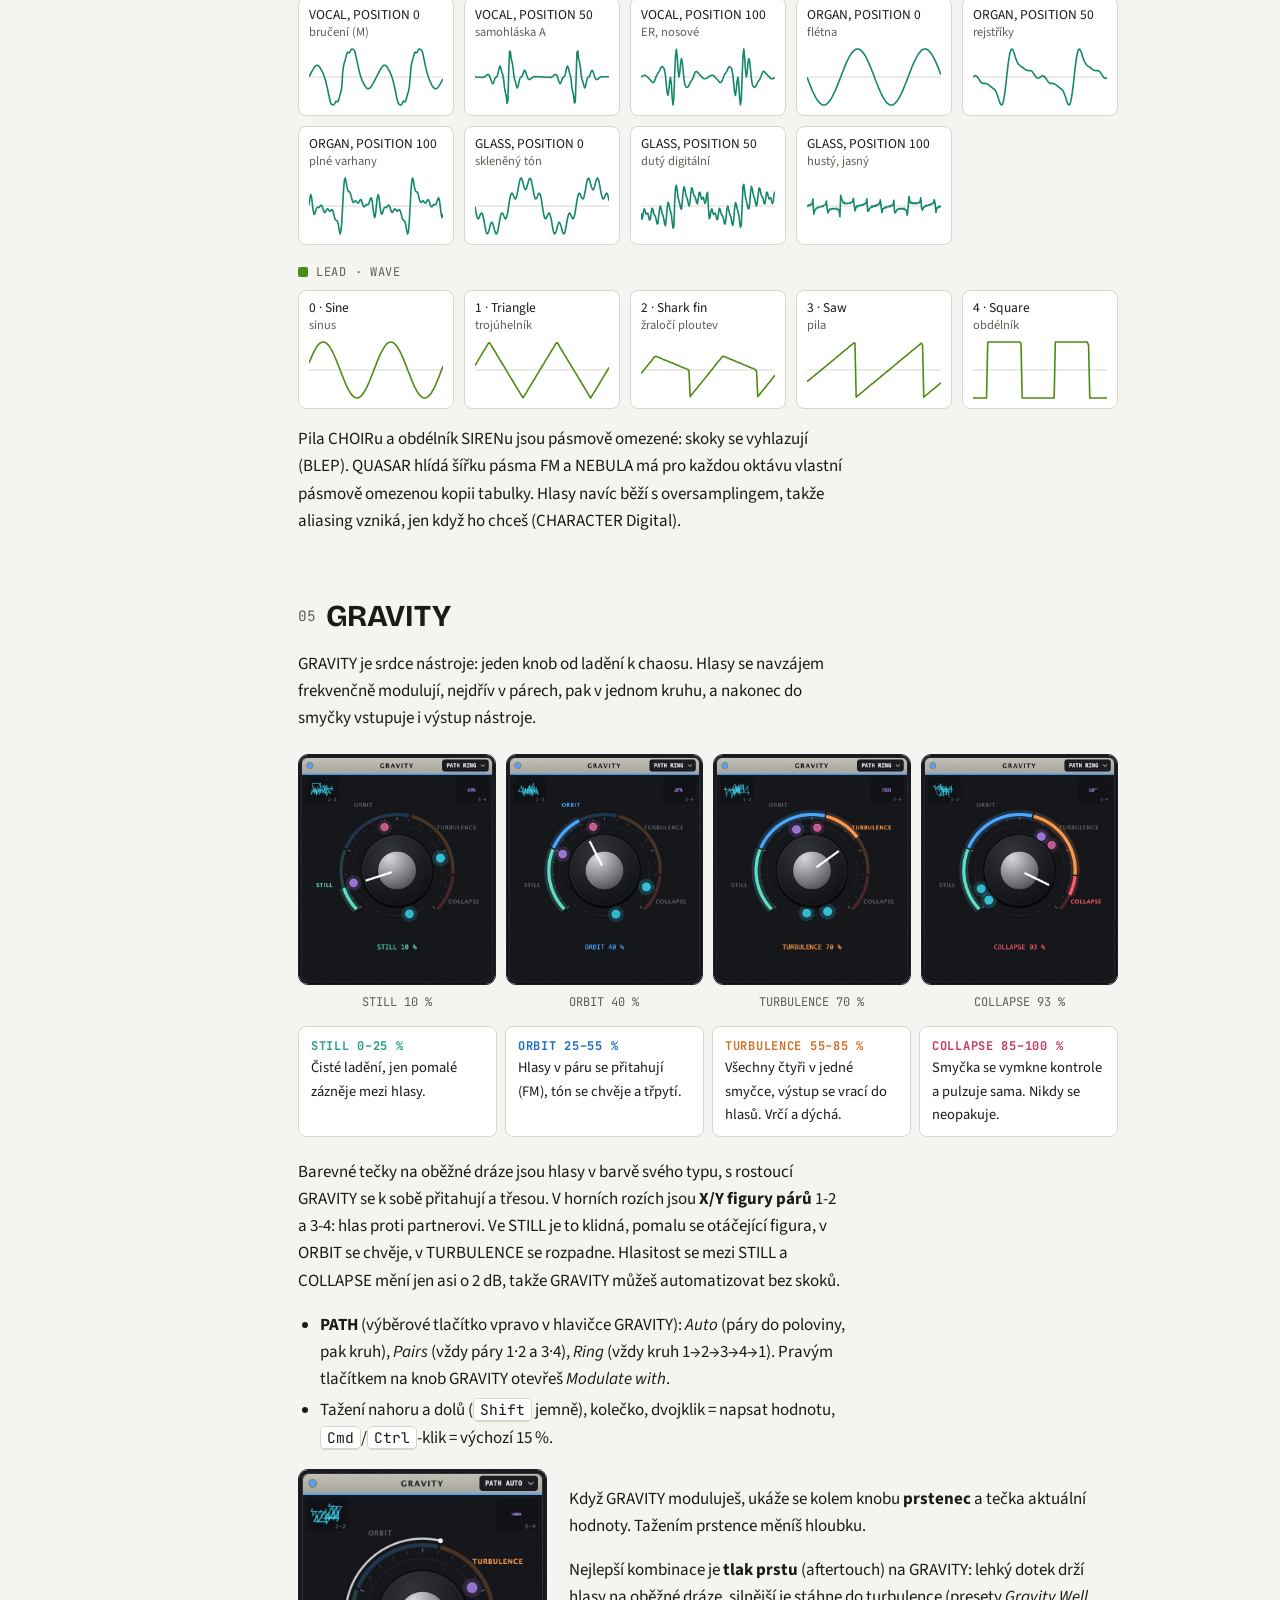
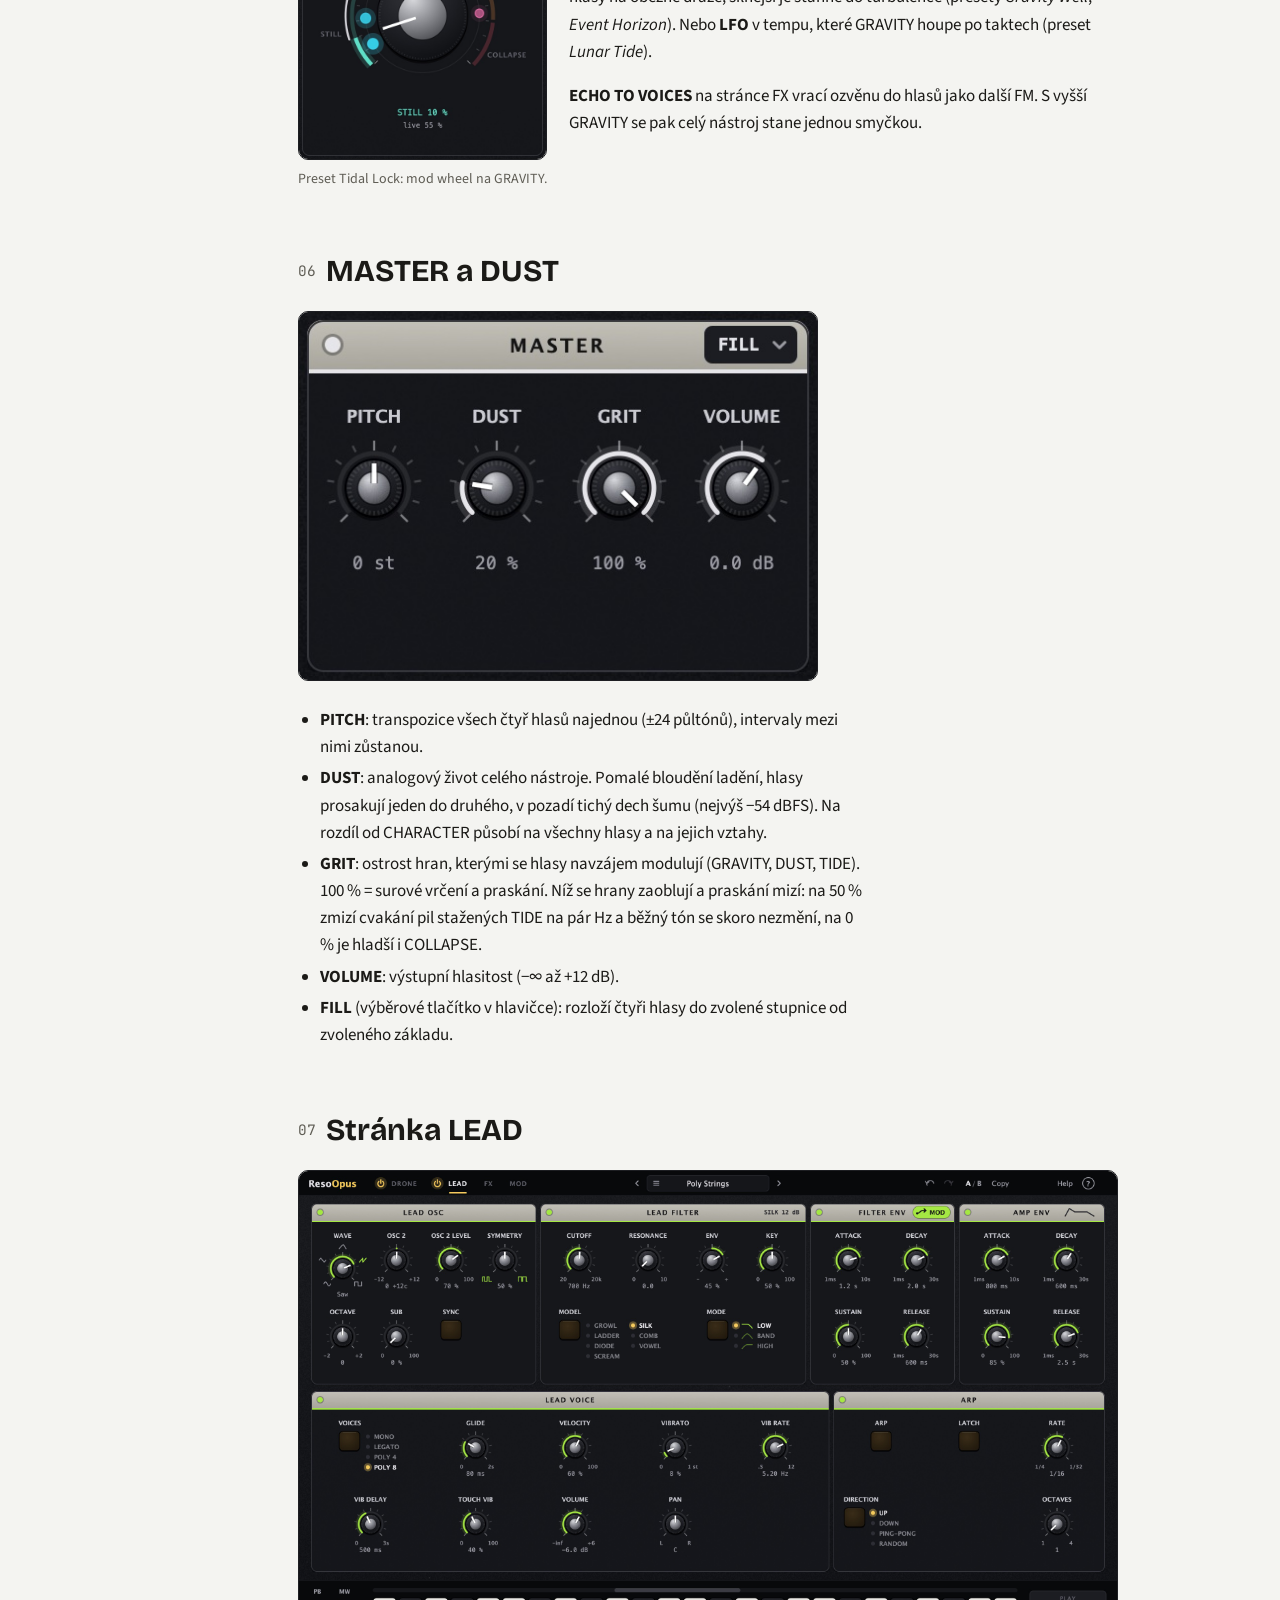
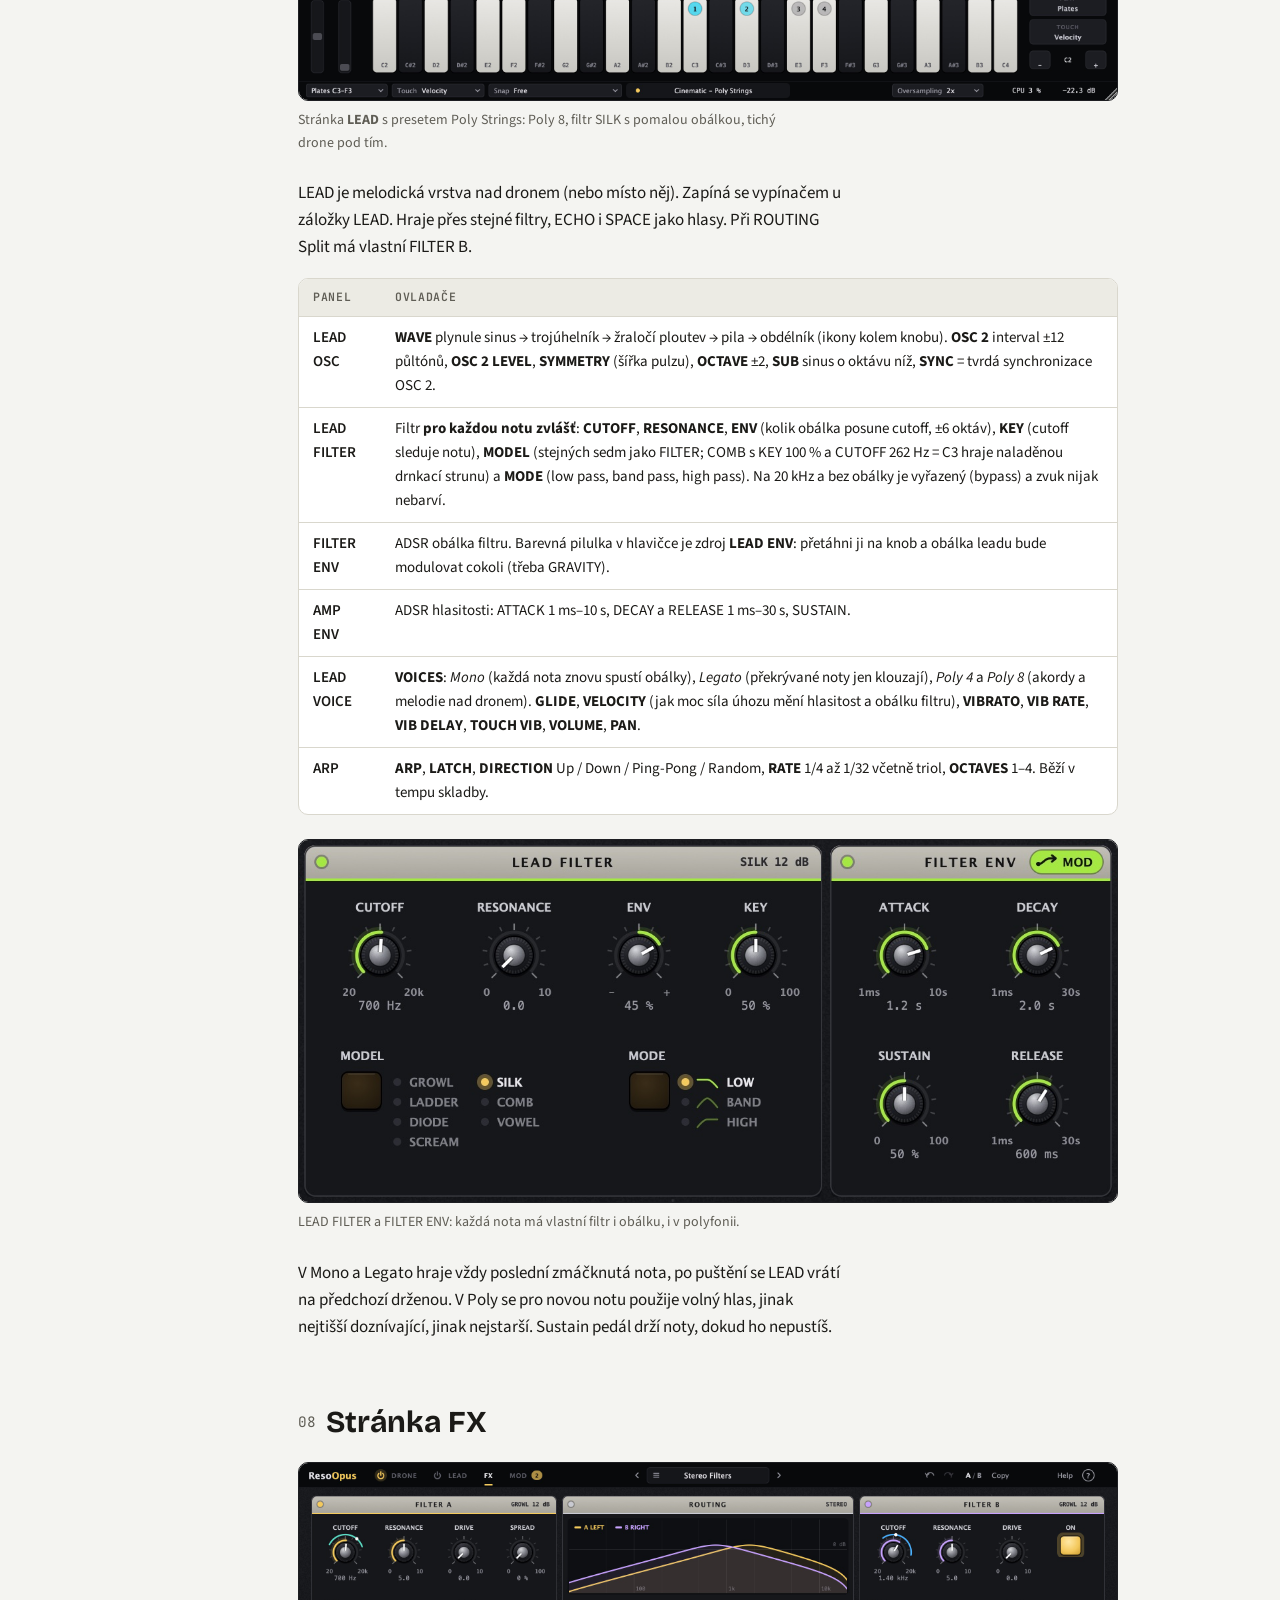
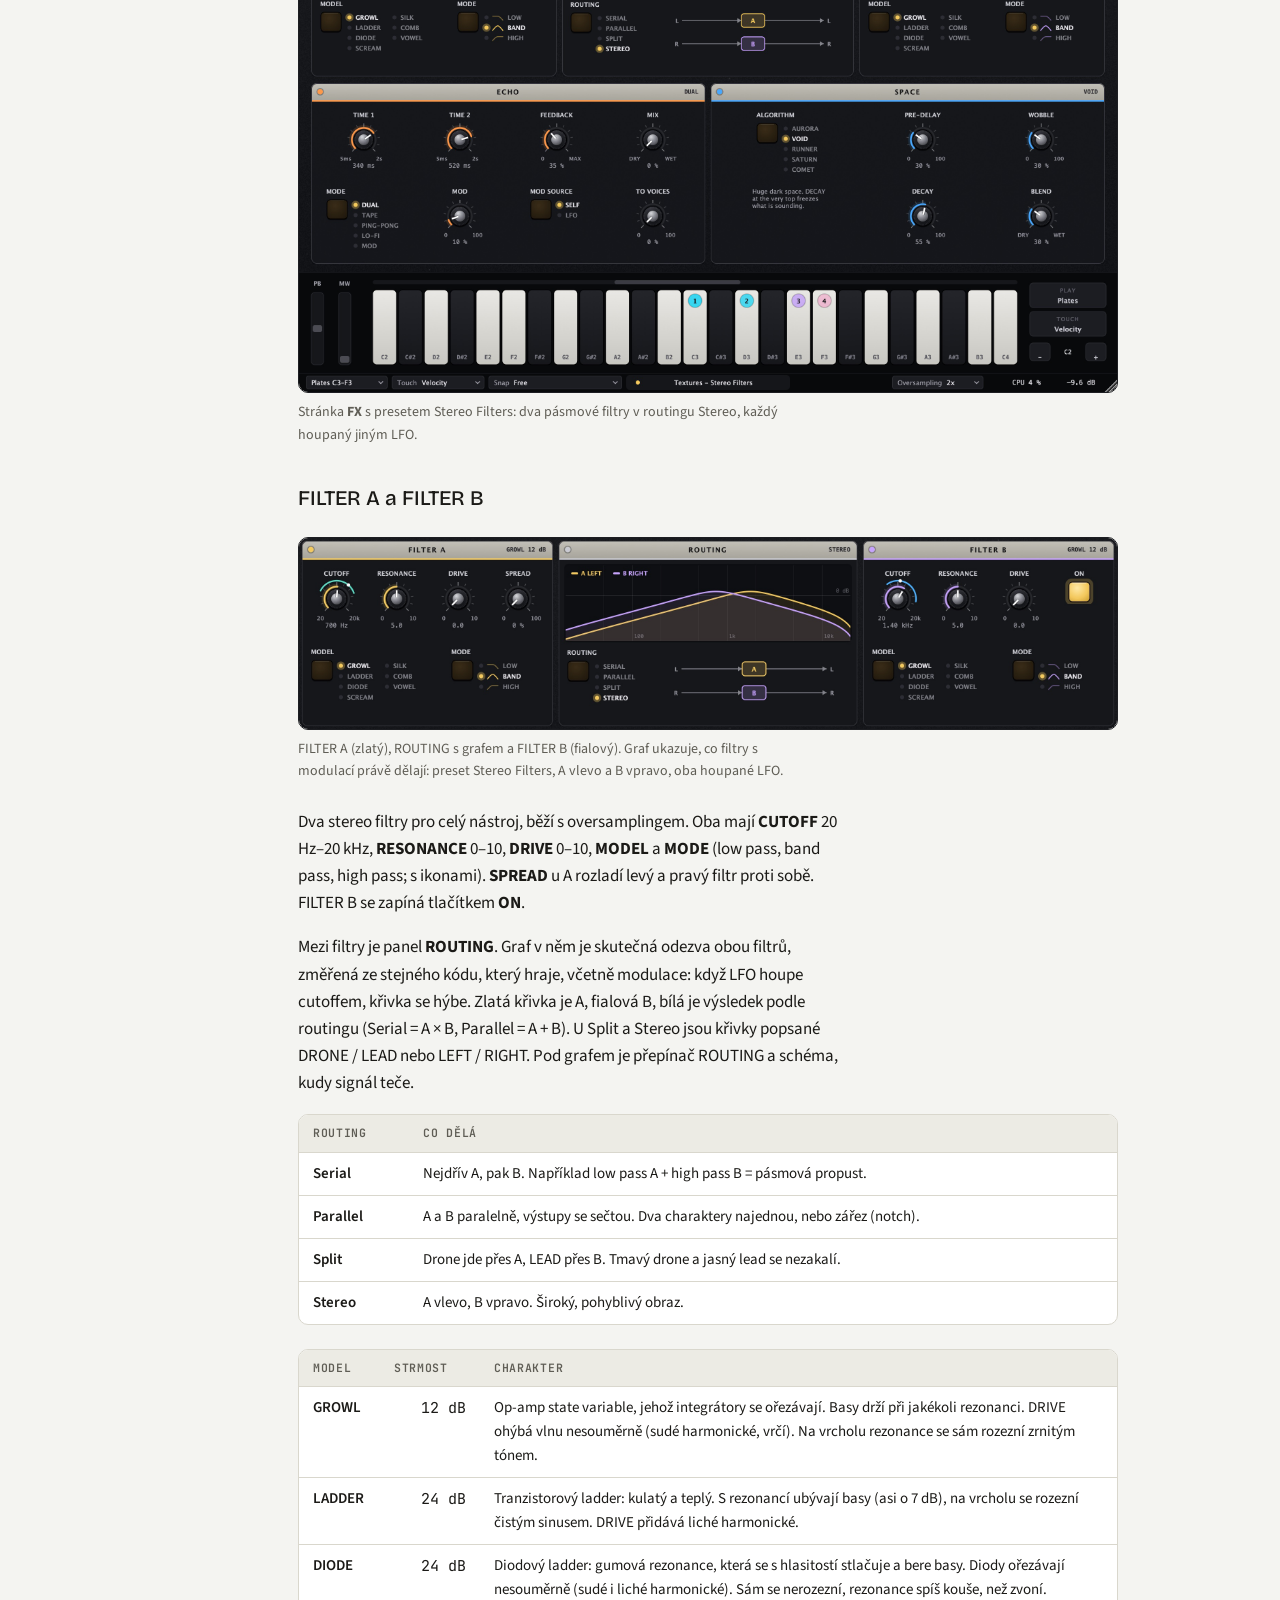
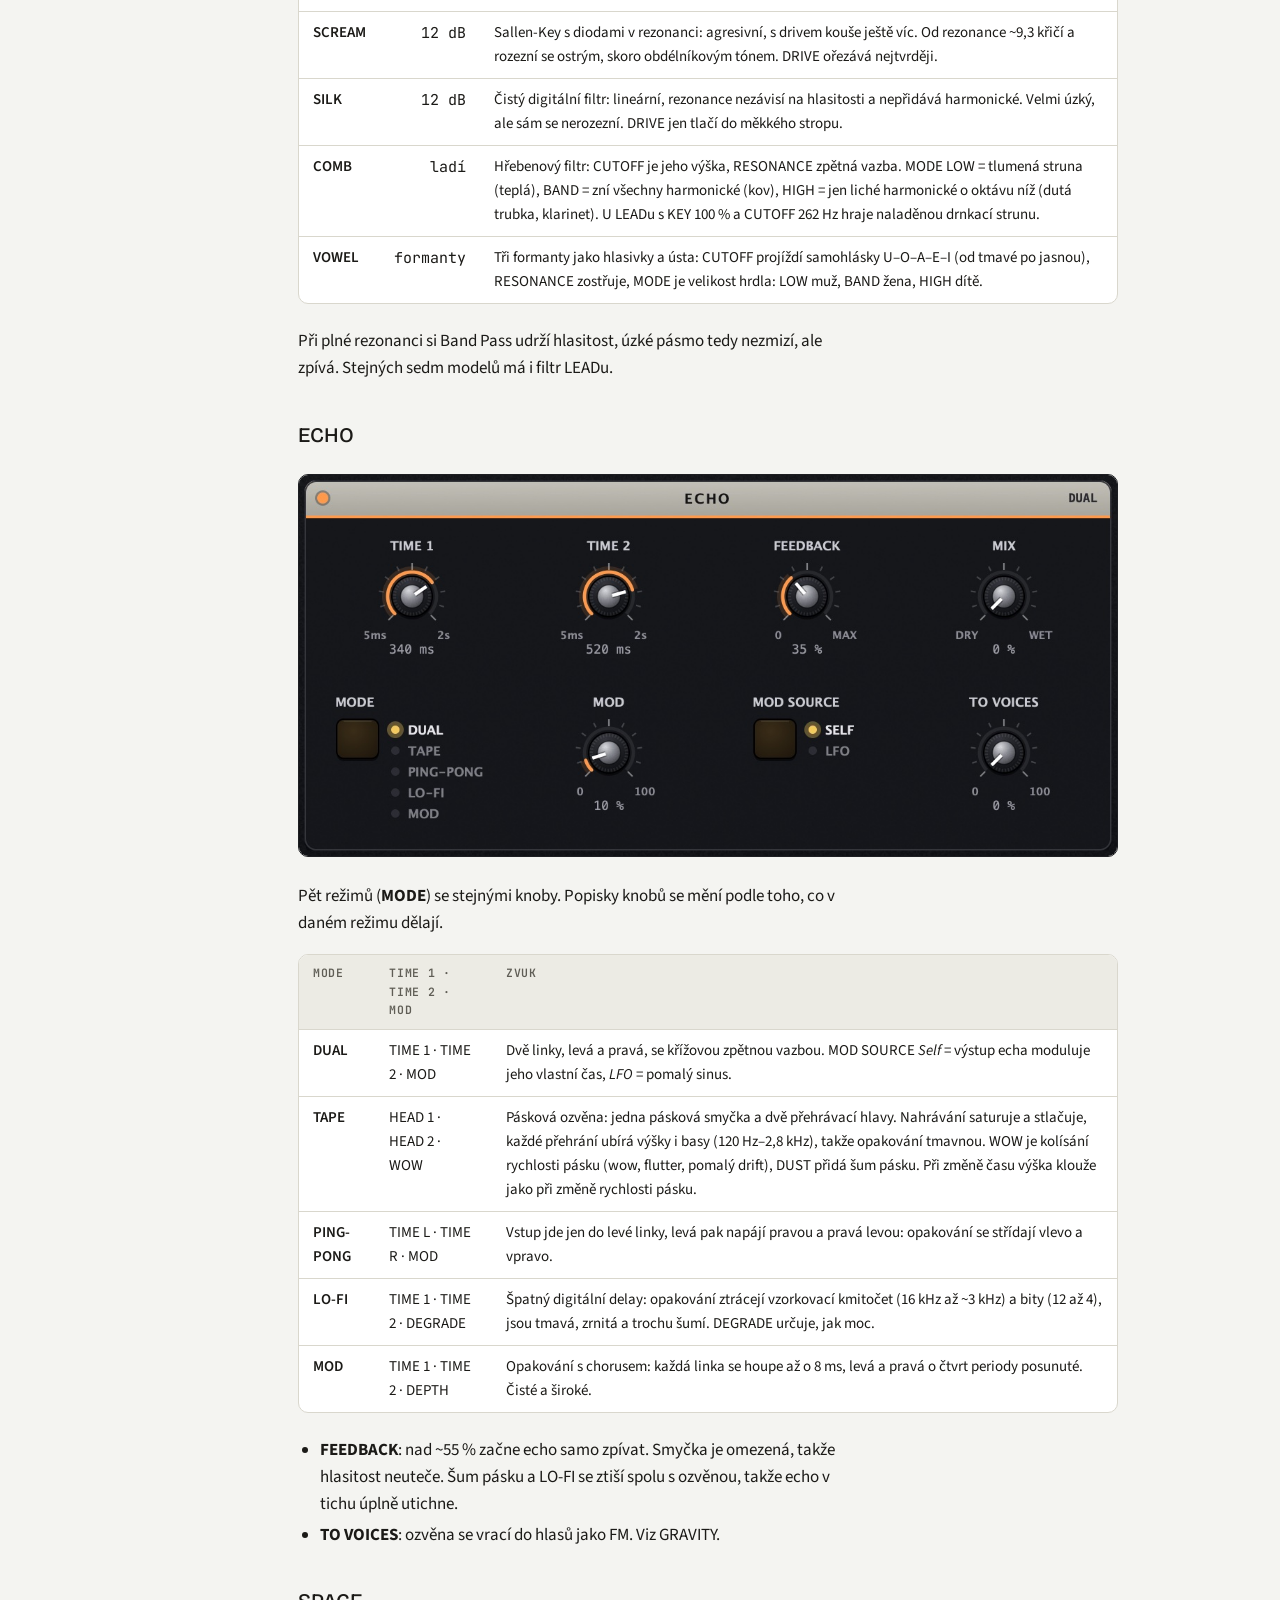
==== commit 2a00bc77: "11 nových továrních presetů (TAPE, PING-PONG, LO-FI, MOD echo; COMB, VOWEL; AURORA, SATURN, RUNNER, " ====
--- a/docs/manual/index.html
+++ b/docs/manual/index.html
@@ -55,7 +55,7 @@
       <h1>Reso<span class="q">Opus</span></h1>
       <p class="lede">Drone syntezátor pro filmové, ambientní a experimentální plochy. Čtyři ručně a mikrotonálně laděné hlasy v pěti typech hrají hned po vložení do stopy. Uprostřed je knob GRAVITY, který vede od čistého ladění k chaosu. K tomu polyfonní LEAD s filtrem pro každou notu, dva filtry s routingem, ozvěna, prostor a stránka MOD se dvěma LFO, náhodným zdrojem, modulační obálkou a maticí modulací. Hrát jde jen drone, jen lead, nebo obojí.</p>
       <div class="meta">
-        <span>VST3 · Windows / macOS</span><span>AU · macOS</span><span>instrument · drone + lead (až 8 hlasů)</span><span>Ableton Live 11 / 12</span><span>4 hlasy · 5 typů · 24 modulací · 54 presetů</span>
+        <span>VST3 · Windows / macOS</span><span>AU · macOS</span><span>instrument · drone + lead (až 8 hlasů)</span><span>Ableton Live 11 / 12</span><span>4 hlasy · 5 typů · 24 modulací · 65 presetů</span>
       </div>
     </header>
 
@@ -461,7 +461,7 @@
 
 
     <h2 id="presety"><span class="num">12</span>Tovární presety</h2>
-    <p>54 presetů v sedmi kategoriích. Otevři prohlížeč klikem na název presetu, nebo procházej šipkami ◀ ▶.</p>
+    <p>65 presetů v sedmi kategoriích. Otevři prohlížeč klikem na název presetu, nebo procházej šipkami ◀ ▶.</p>
     <div class="table-wrap"><table>
       <thead><tr><th>Preset</th><th>Na co a co otočit</th></tr></thead>
       <tbody>
@@ -482,6 +482,8 @@
         <tr><td>Analog Choir</td><td>Dva choiry s CHARACTER k Analog: každá pila jiná a bloudící, kulatější a teplejší. Porovnej s CHARACTER 0.</td></tr>
         <tr><td>Iron Quasar</td><td>Nízký QUASAR s kovovým RATIO a FEEDBACK, FINE přidá pomalé zázněje. Temné stroje, hukot lodi.</td></tr>
         <tr><td>Nebula Organ</td><td>NEBULA s tabulkou ORGAN: mod wheel vytahuje rejstříky od flétny po plné varhany.</td></tr>
+        <tr><td>Tape Monastery</td><td>Dva choiry přes ECHO TAPE: dvě hlavy na jedné páskové smyčce, každé opakování tmavší a houpavé. WOW = opotřebovaná páska, FEEDBACK nad 85 % rozezpívá smyčku.</td></tr>
+        <tr><td>Throat Singers</td><td>Vrčící hluboký choir přes filtr VOWEL: LFO 1 pomalu otevírá hrdlo od U přes O k A a zpět. RESONANCE zostří samohlásky, MODE BAND z něj udělá ženu.</td></tr>
         <tr class="cat"><td colspan="2">Cinematic</td></tr>
         <tr><td>Slow Bloom</td><td>Ticho, dokud nehraješ: každá plate se rozvine během několika sekund a doznívá dvanáct sekund.</td></tr>
         <tr><td>Microtonal Glass</td><td>Choiry pár centů od sebe, pomalé zázněje jako skleněná harmonika.</td></tr>
@@ -495,6 +497,8 @@
         <tr><td>Quasar Bells</td><td>Dva QUASARy s neharmonickým RATIO: skleněné zvony, které při doznívání tmavnou (TRACK). INDEX = jas.</td></tr>
         <tr><td>Nebula Voices</td><td>NEBULA s tabulkou VOCAL: bručení a samohlásky, které se hraním otevírají (SCAN) a samy bloudí (DRIFT).</td></tr>
         <tr><td>Poly Strings</td><td>LEAD v Poly 8 jako pomalá smyčcová plocha nad tichým dronem. Hraj akordy mimo plates.</td></tr>
+        <tr><td>Vowel Choir</td><td>Hraj plates: MOD ENV otevírá samohlásku od O k E, zatímco akord sílí. Vzdálený ženský sbor, delší držení = jasnější samohlásky.</td></tr>
+        <tr><td>Silver Halls</td><td>Jasné durové choiry, opakování s chorusem z ECHO MOD a vzdušný třpyt AURORY nad nimi. Na nadějné, otevřené scény, OCT UP (X) přidá světlo.</td></tr>
         <tr class="cat"><td colspan="2">Textures</td></tr>
         <tr><td>Night Sirens</td><td>Pomalu kvílící siréna nad choirem a vzdálená dvoutónová siréna se šumem.</td></tr>
         <tr><td>Shortwave</td><td>Rádio mezi stanicemi: šumové sirény přes SCREAM band pass. CUTOFF = ladění.</td></tr>
@@ -505,6 +509,10 @@
         <tr><td>Crushed Sirens</td><td>Sirény a choir s CHARACTER k Digital: málo bitů, nízký vzorkovací kmitočet, aliasing jako barva.</td></tr>
         <tr><td>Glass Nebula</td><td>Tabulky NEBULA GLASS procházené RANDOMem a LFO: digitální zvonkohra, která se neopakuje.</td></tr>
         <tr><td>Stereo Filters</td><td>ROUTING Stereo: pásmový FILTER A vlevo, B vpravo, každý houpaný jiným LFO. Široké a živé.</td></tr>
+        <tr><td>Hollow Tubes</td><td>COMB v režimu HIGH naladěný na dron (CUTOFF 147 Hz): zní jen liché harmonické, dutě jako trubka nebo klarinet. ECHO MOD to rozšíří do pomalého chorusu.</td></tr>
+        <tr><td>Broken Transmission</td><td>Sekaná siréna nad hlubokým choirem přes ECHO LO-FI: opakování ztrácejí bity a vzorkovací kmitočet a rozpadají se, COMET přidá ohranou pásku. DEGRADE = jak moc rozbité.</td></tr>
+        <tr><td>Singing Bowls</td><td>Měkké pulsary rozeznívají v SATURNu tři tóny mís, STEPS je nechá putovat po pentatonice. Plates = úder do mísy, ROOM (Z) větší prostor.</td></tr>
+        <tr><td>Rising Stairs</td><td>Hraj plates: každé opakování RUNNERu vystoupá o kvintu a rozpustí se v místnosti, schodiště do nebe. PITCH zapadá i do jiných intervalů od −12 do +12.</td></tr>
         <tr class="cat"><td colspan="2">Orbits</td></tr>
         <tr><td>Gravity Well</td><td>Tlak prstu stáhne GRAVITY do TURBULENCE, po puštění se hlasy uklidní.</td></tr>
         <tr><td>Collapse</td><td>Všechny hlasy v kruhu za hranou: smyčka pulzuje sama. GRAVITY pod 85 % ji zkrotí.</td></tr>
@@ -521,11 +529,14 @@
         <tr><td>Squelch Bass</td><td>Square přes DIODE s vysokou rezonancí: gumová kyselá basa. Velocity otevírá filtr.</td></tr>
         <tr><td>Pure Lead</td><td>DRONE vypnutý, jen LEAD: všechny klávesy hrají klasický saw lead s vlastní obálkou filtru.</td></tr>
         <tr><td>Split Worlds</td><td>ROUTING Split: drone se noří do tmavého LADDERu (A), lead září přes high pass (B).</td></tr>
+        <tr><td>Comb Harp</td><td>LEAD v Poly 8 přes COMB naladěný na klávesy (KEY 100 %, CUTOFF 262 Hz = C3): každá nota zazní jako drnknutá struna. RESONANCE = jak dlouho zní, MODE HIGH = dutá trubka.</td></tr>
+        <tr><td>Tape Lead</td><td>Zpívající saw lead přes ECHO TAPE: dvě hlavy, tmavší a houpavá opakování. Otoč HEAD 1 během hraní a uslyšíš, jak klouže rychlost pásku.</td></tr>
         <tr class="cat"><td colspan="2">Pulse</td></tr>
         <tr><td>Pulse Engine</td><td>Arpeggio v šestnáctinách přes LADDER drone. Drž akord mimo plates.</td></tr>
         <tr><td>Constellation</td><td>Ping-pong arpeggio měkkých sinusů přes tři oktávy a shimmer. Hvězdy se rozsvěcují.</td></tr>
         <tr><td>Morse Beacon</td><td>Siréna sekaná na pípnutí, pomalý maják a nízký drone. RATE = rychlost kódu.</td></tr>
         <tr><td>Heartbeat</td><td>Nízká siréna pomalu sekaná s podtónem: hluboký tep jako srdce nebo motor.</td></tr>
+        <tr><td>Ping-Pong Arp</td><td>Drž akord mimo plates: zachycené arpeggio skáče vlevo a vpravo v ECHO PING-PONG (375 ms = osmina s tečkou při 120 BPM).</td></tr>
       </tbody>
     </table></div>
 
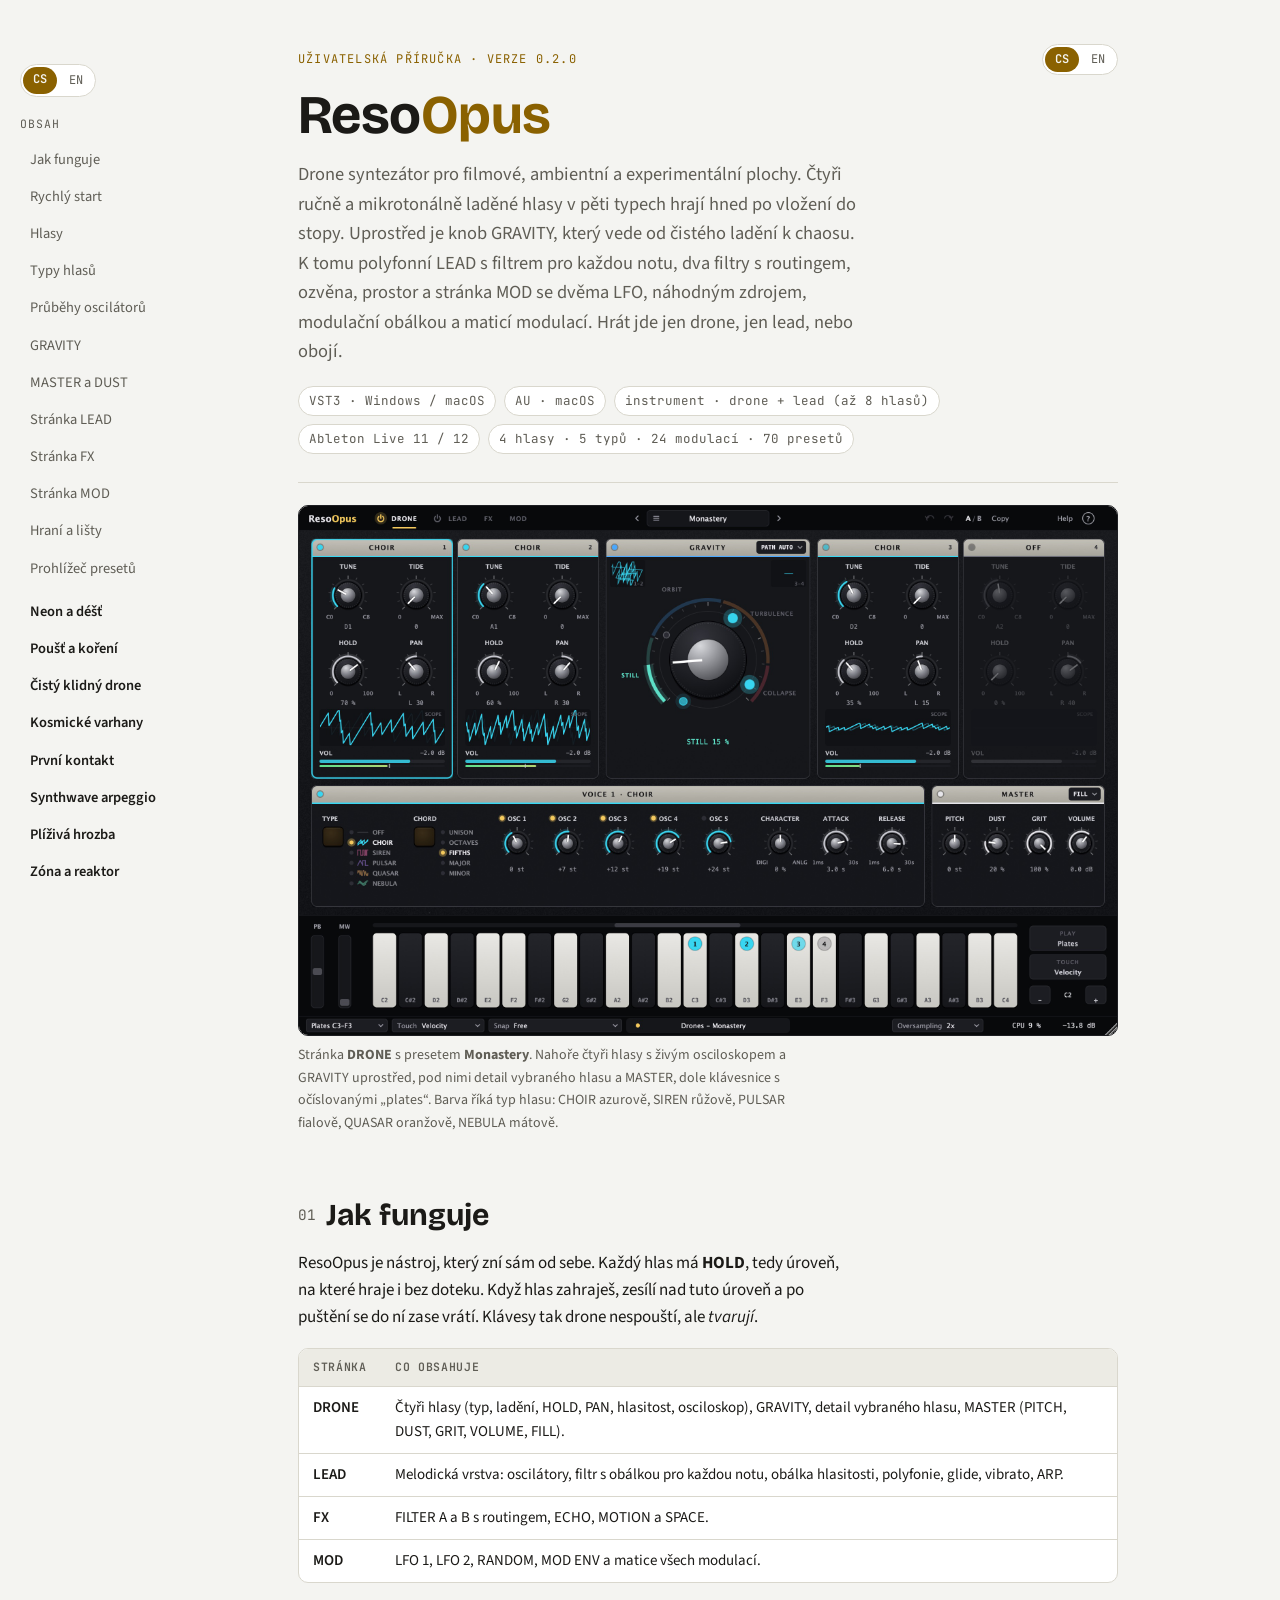
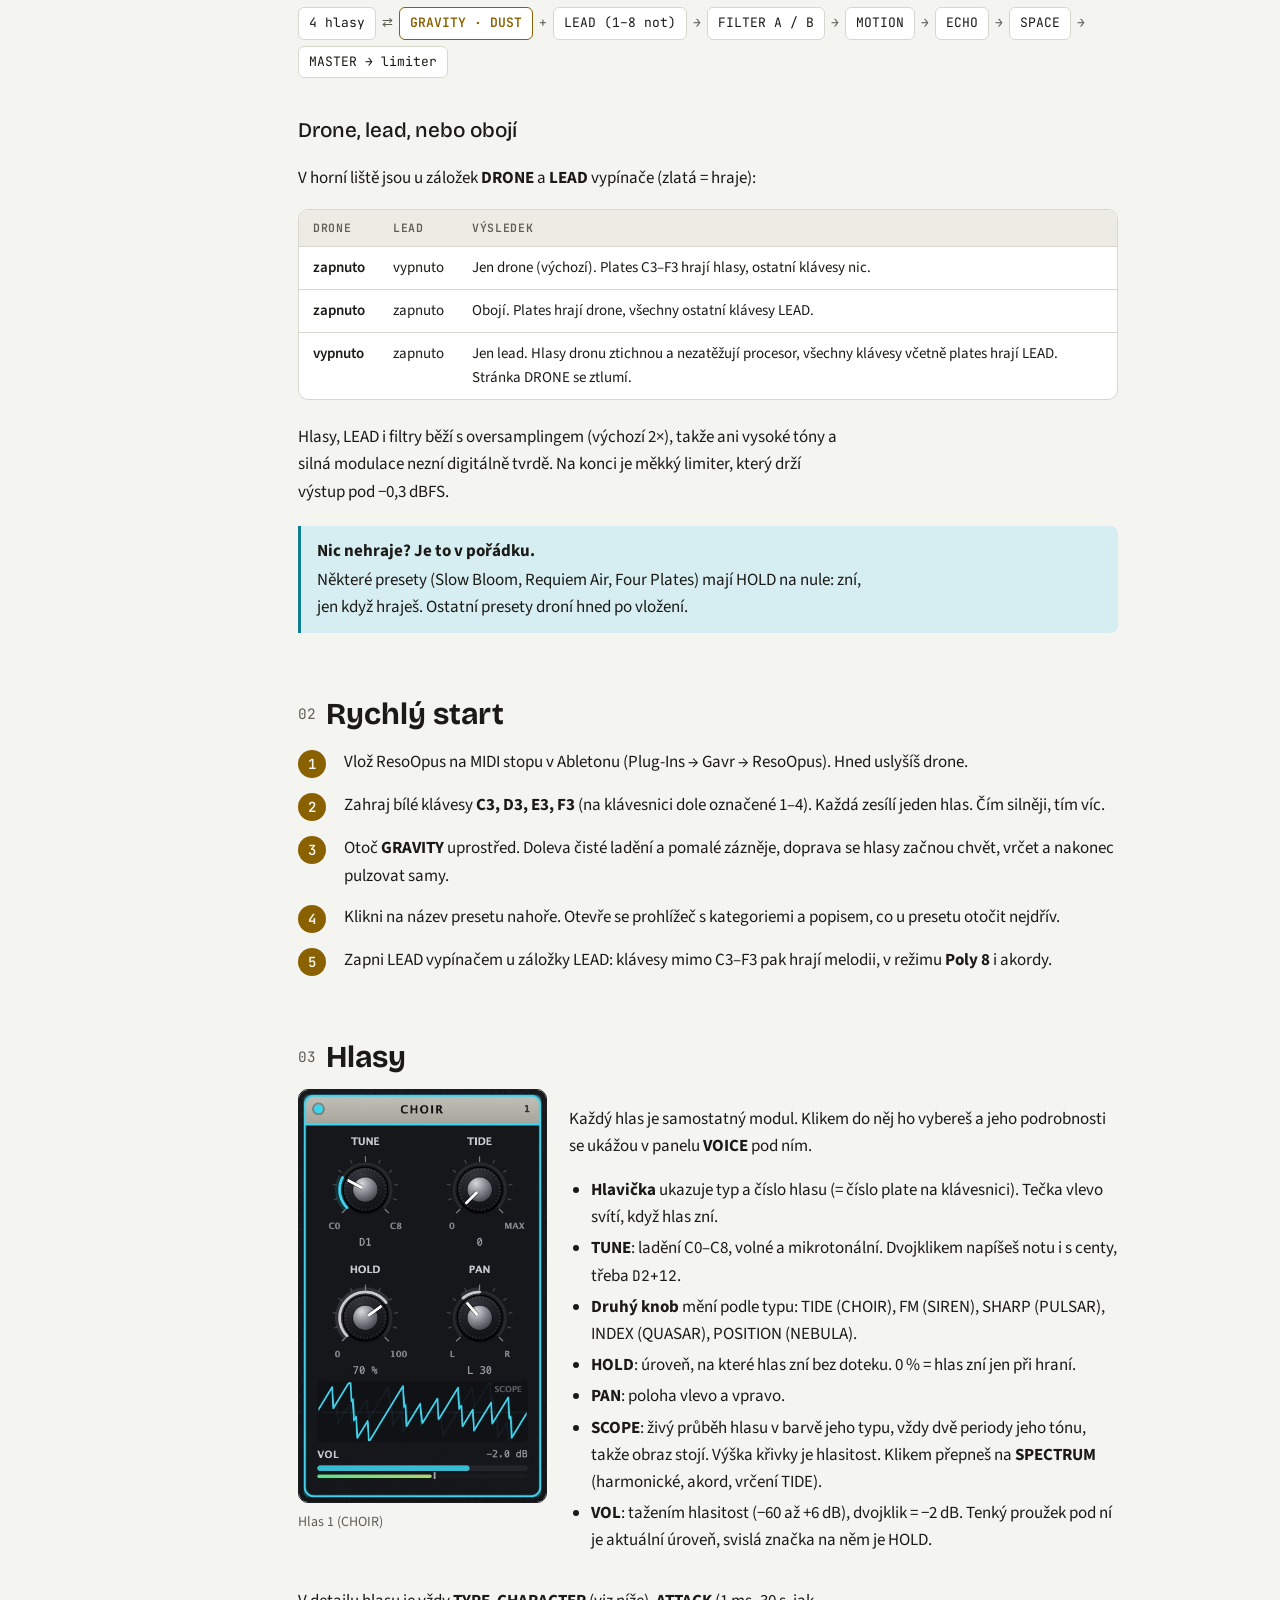
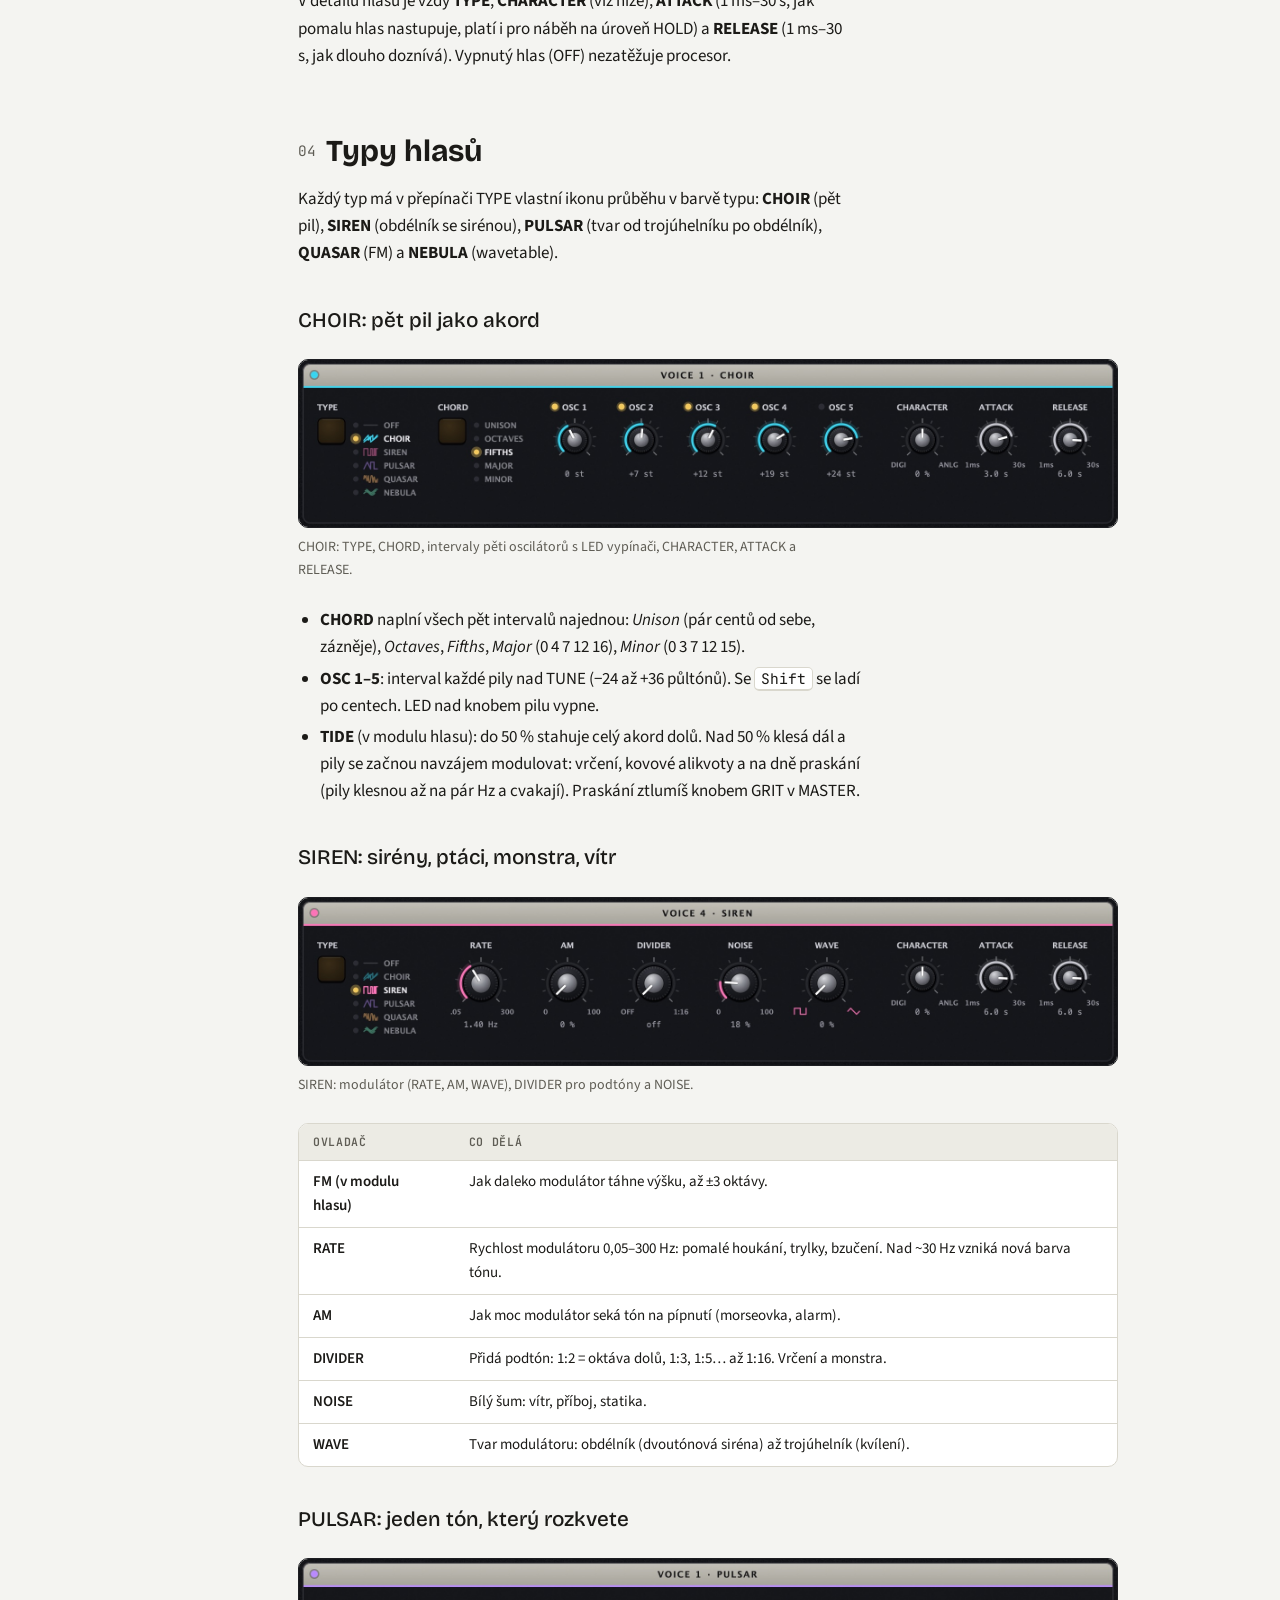
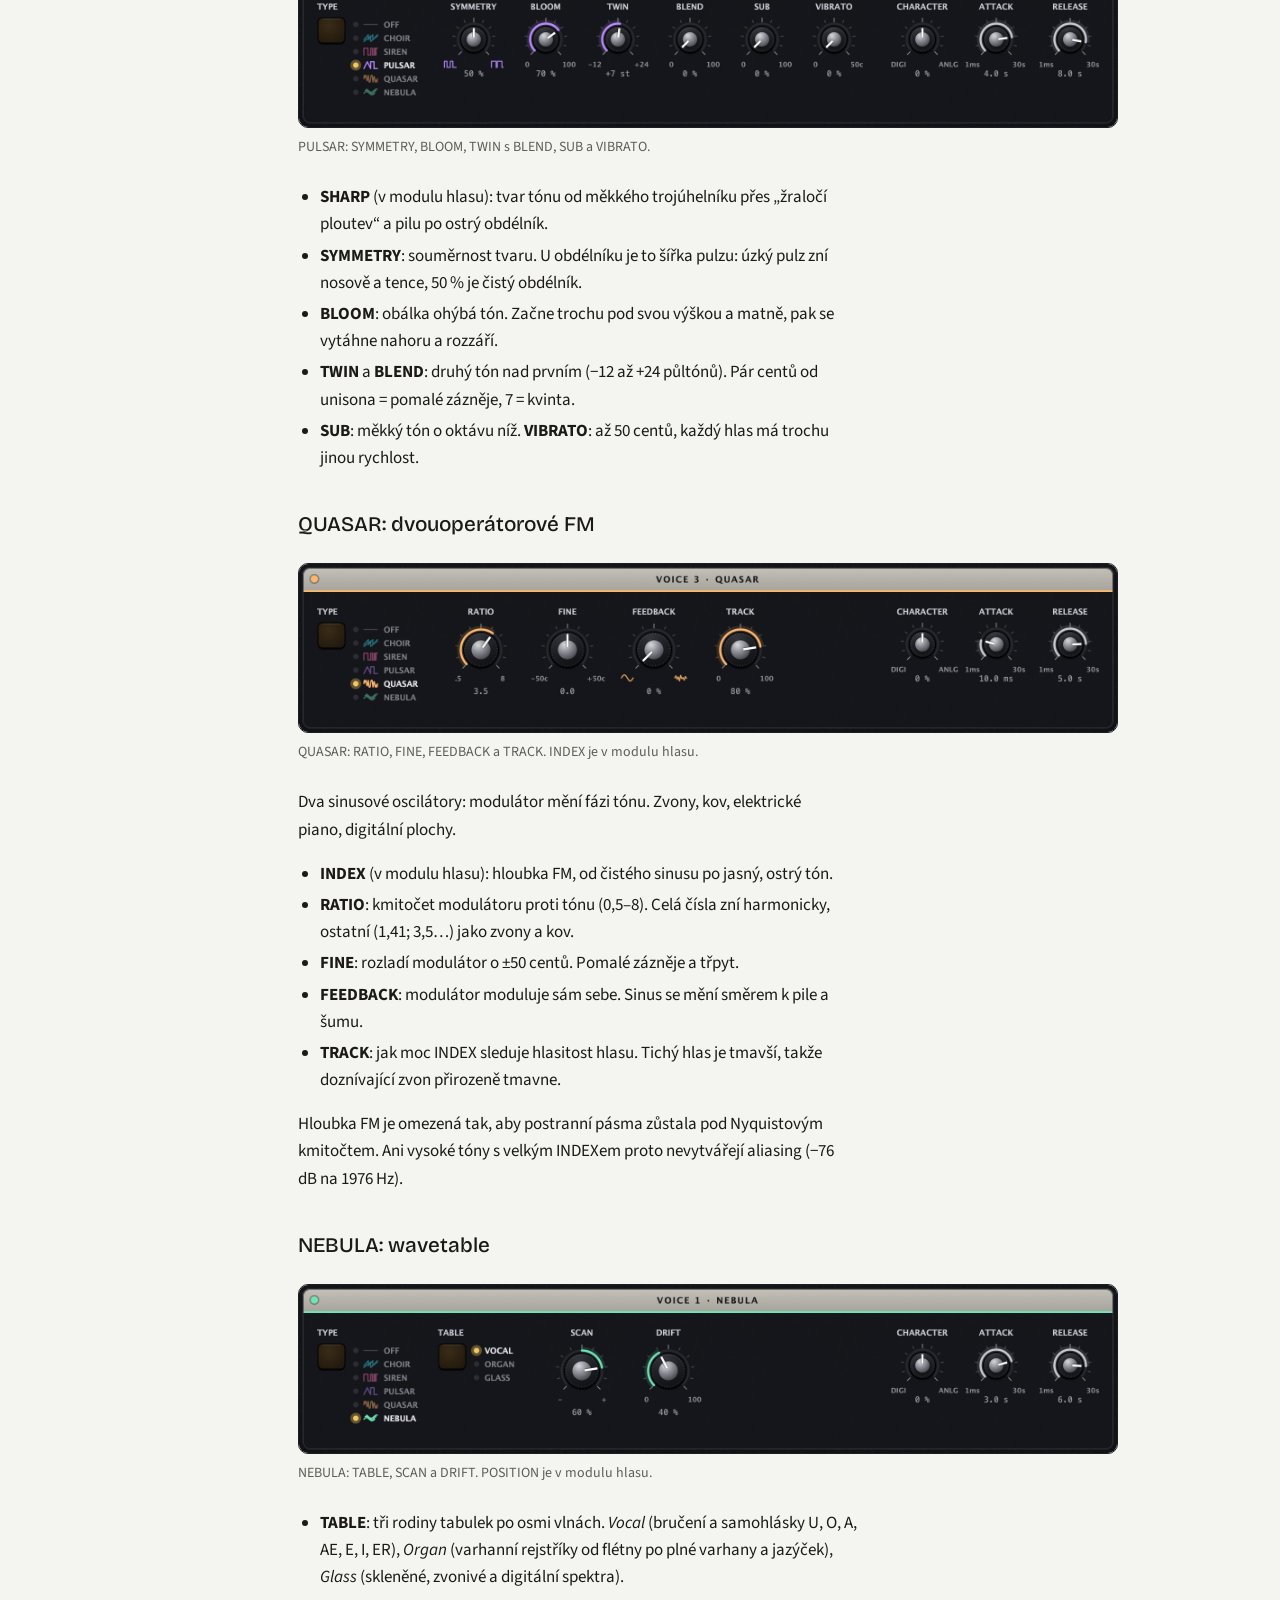
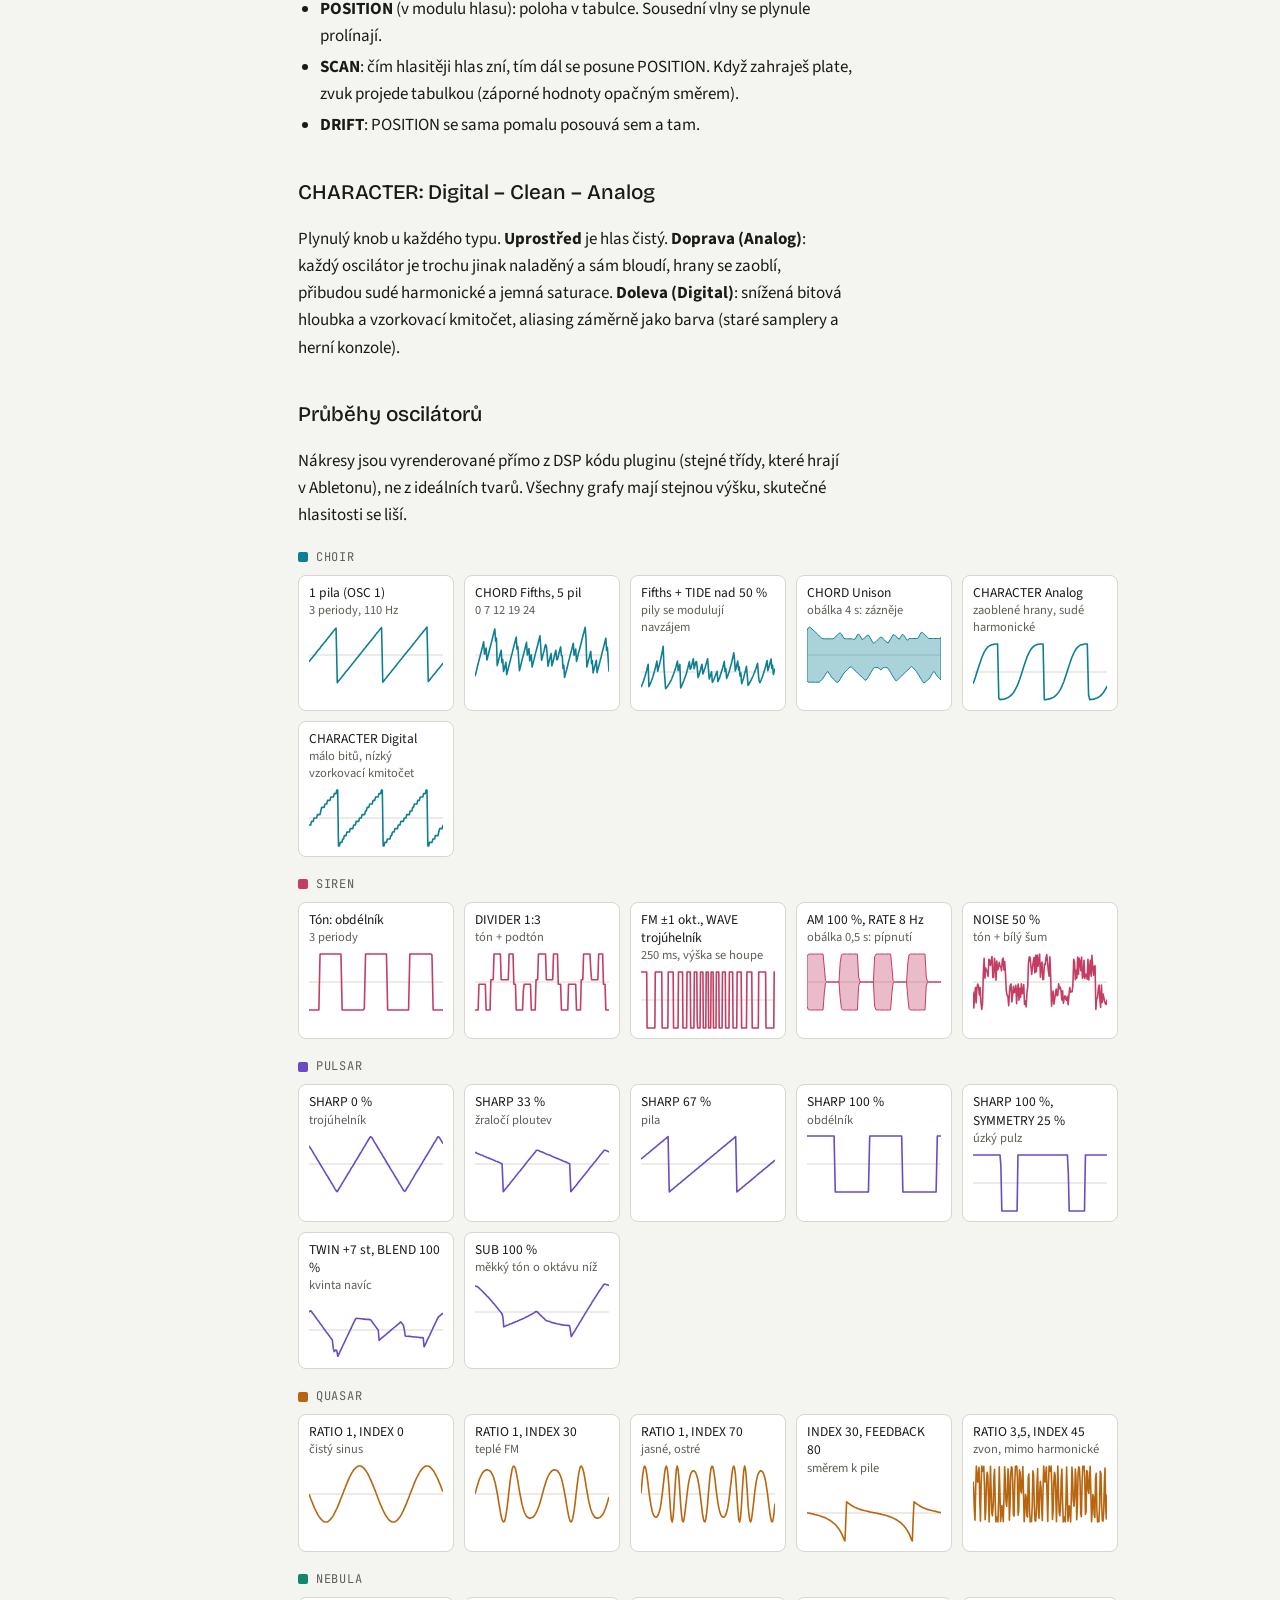
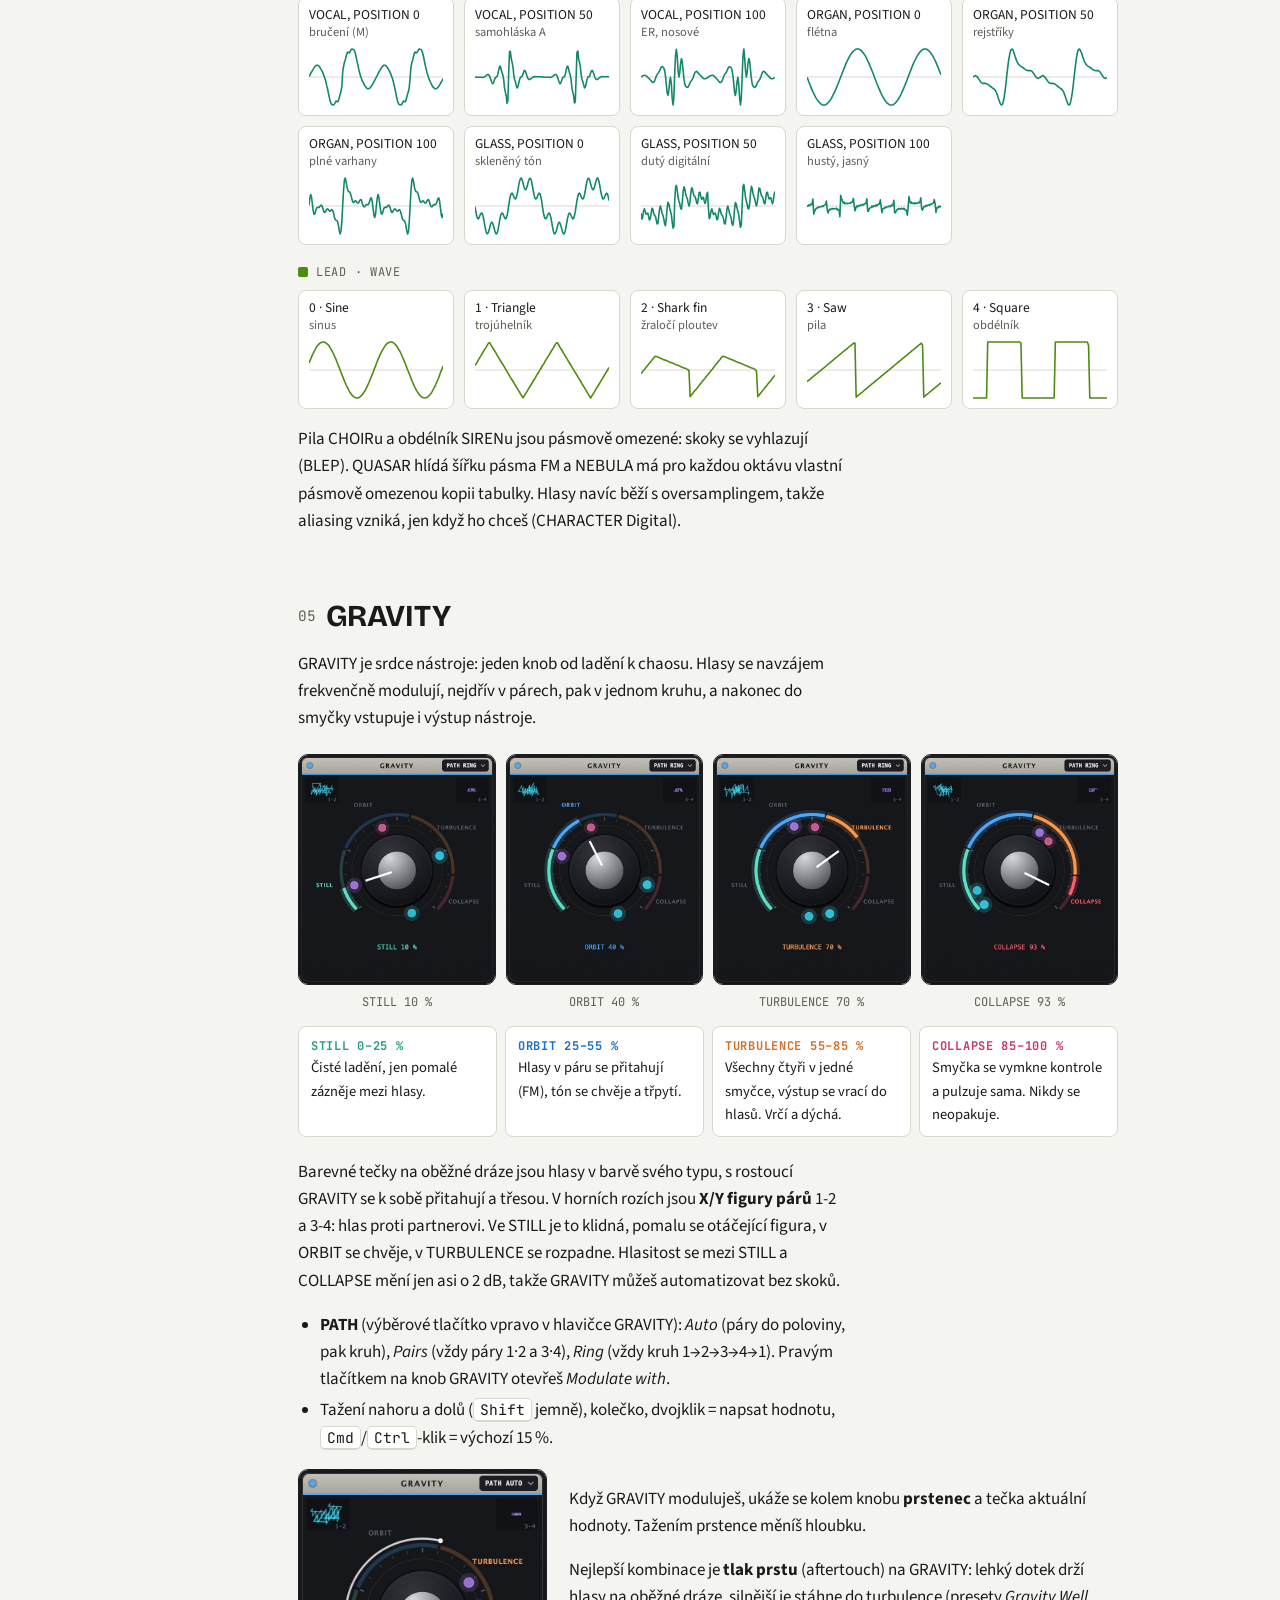
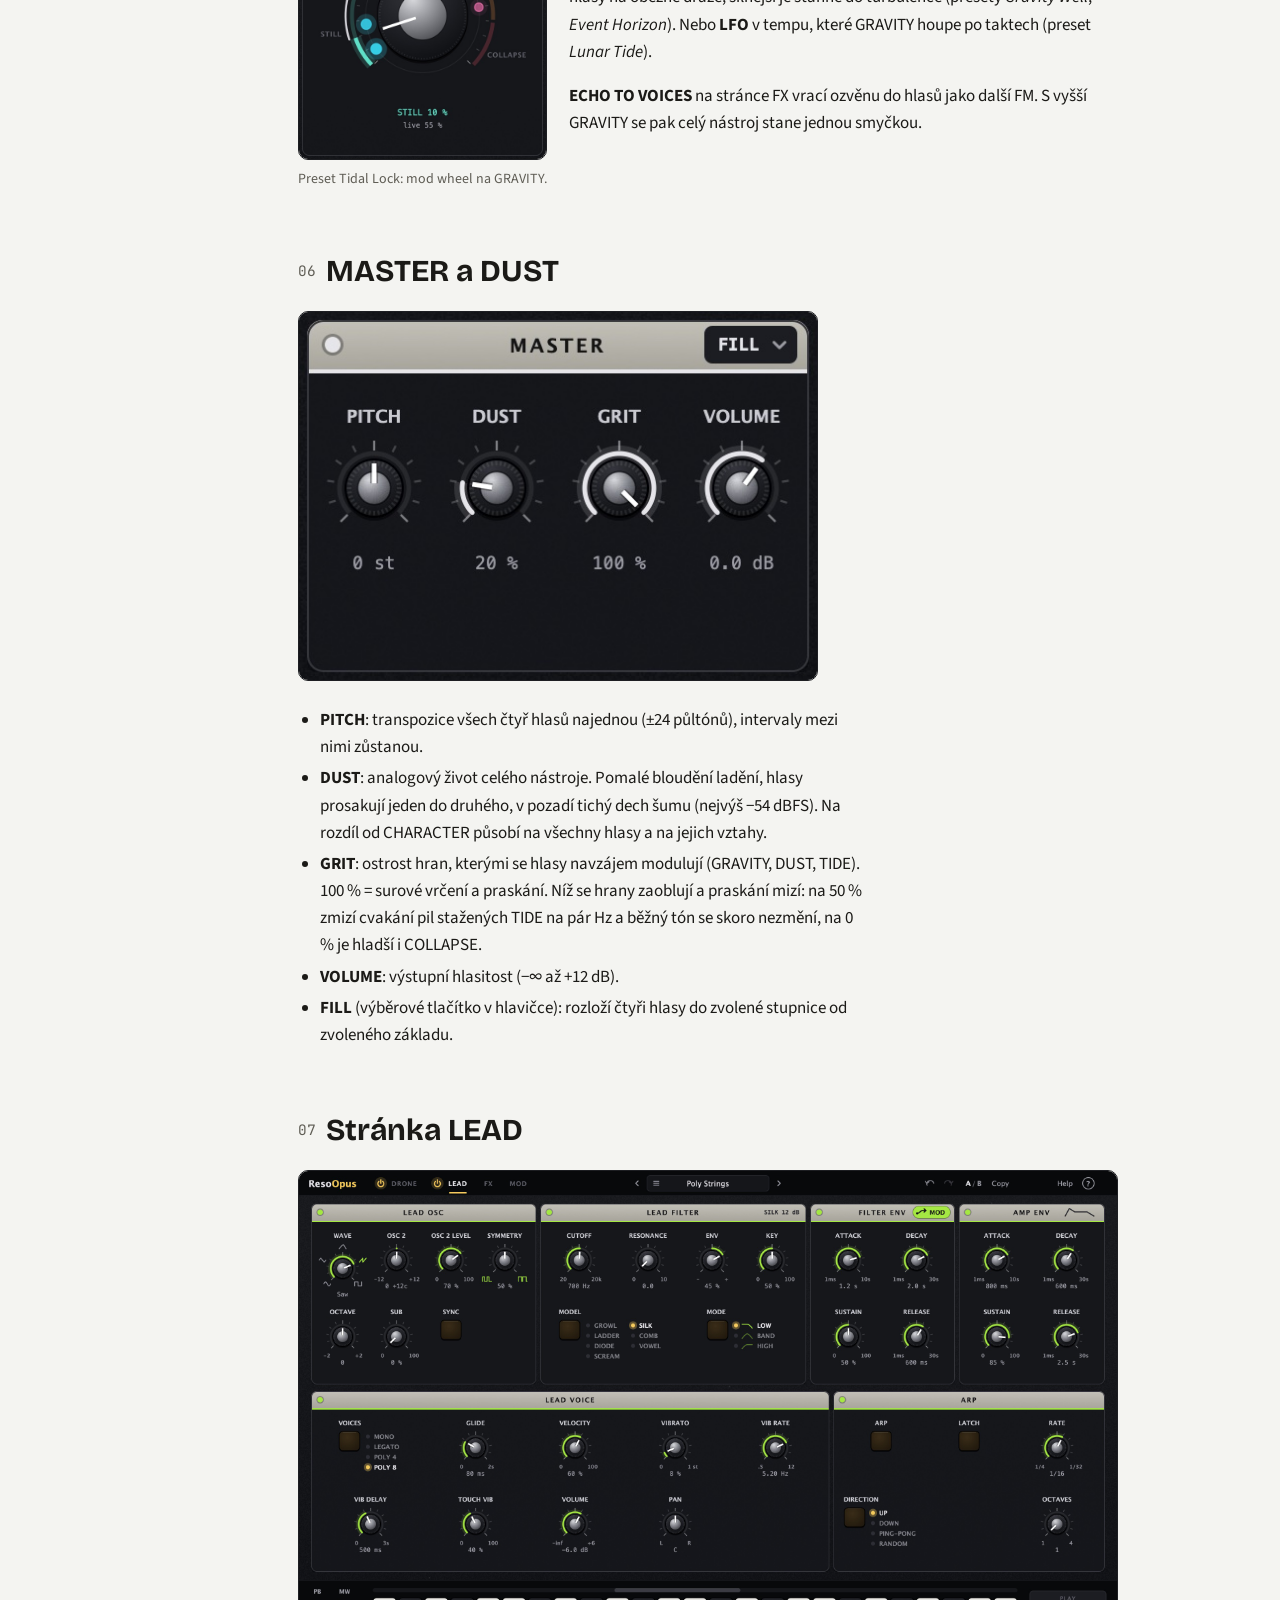
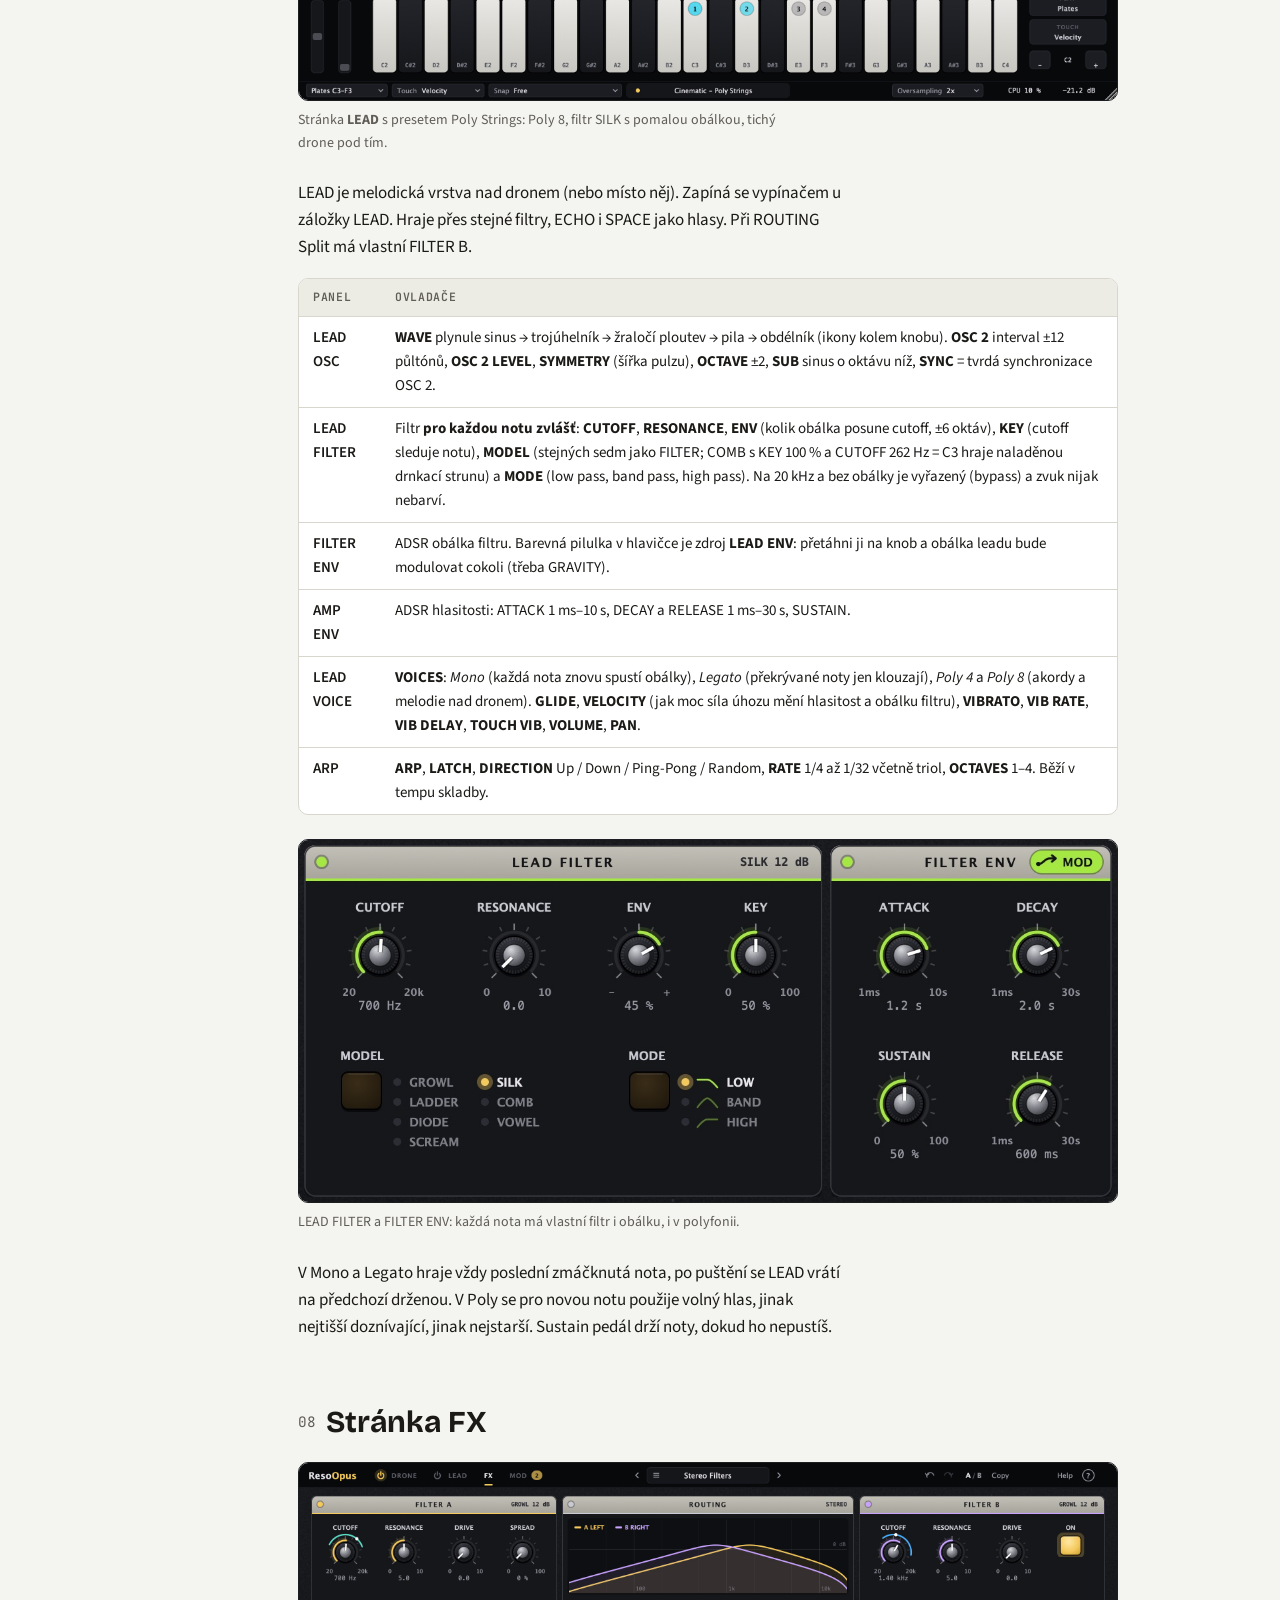
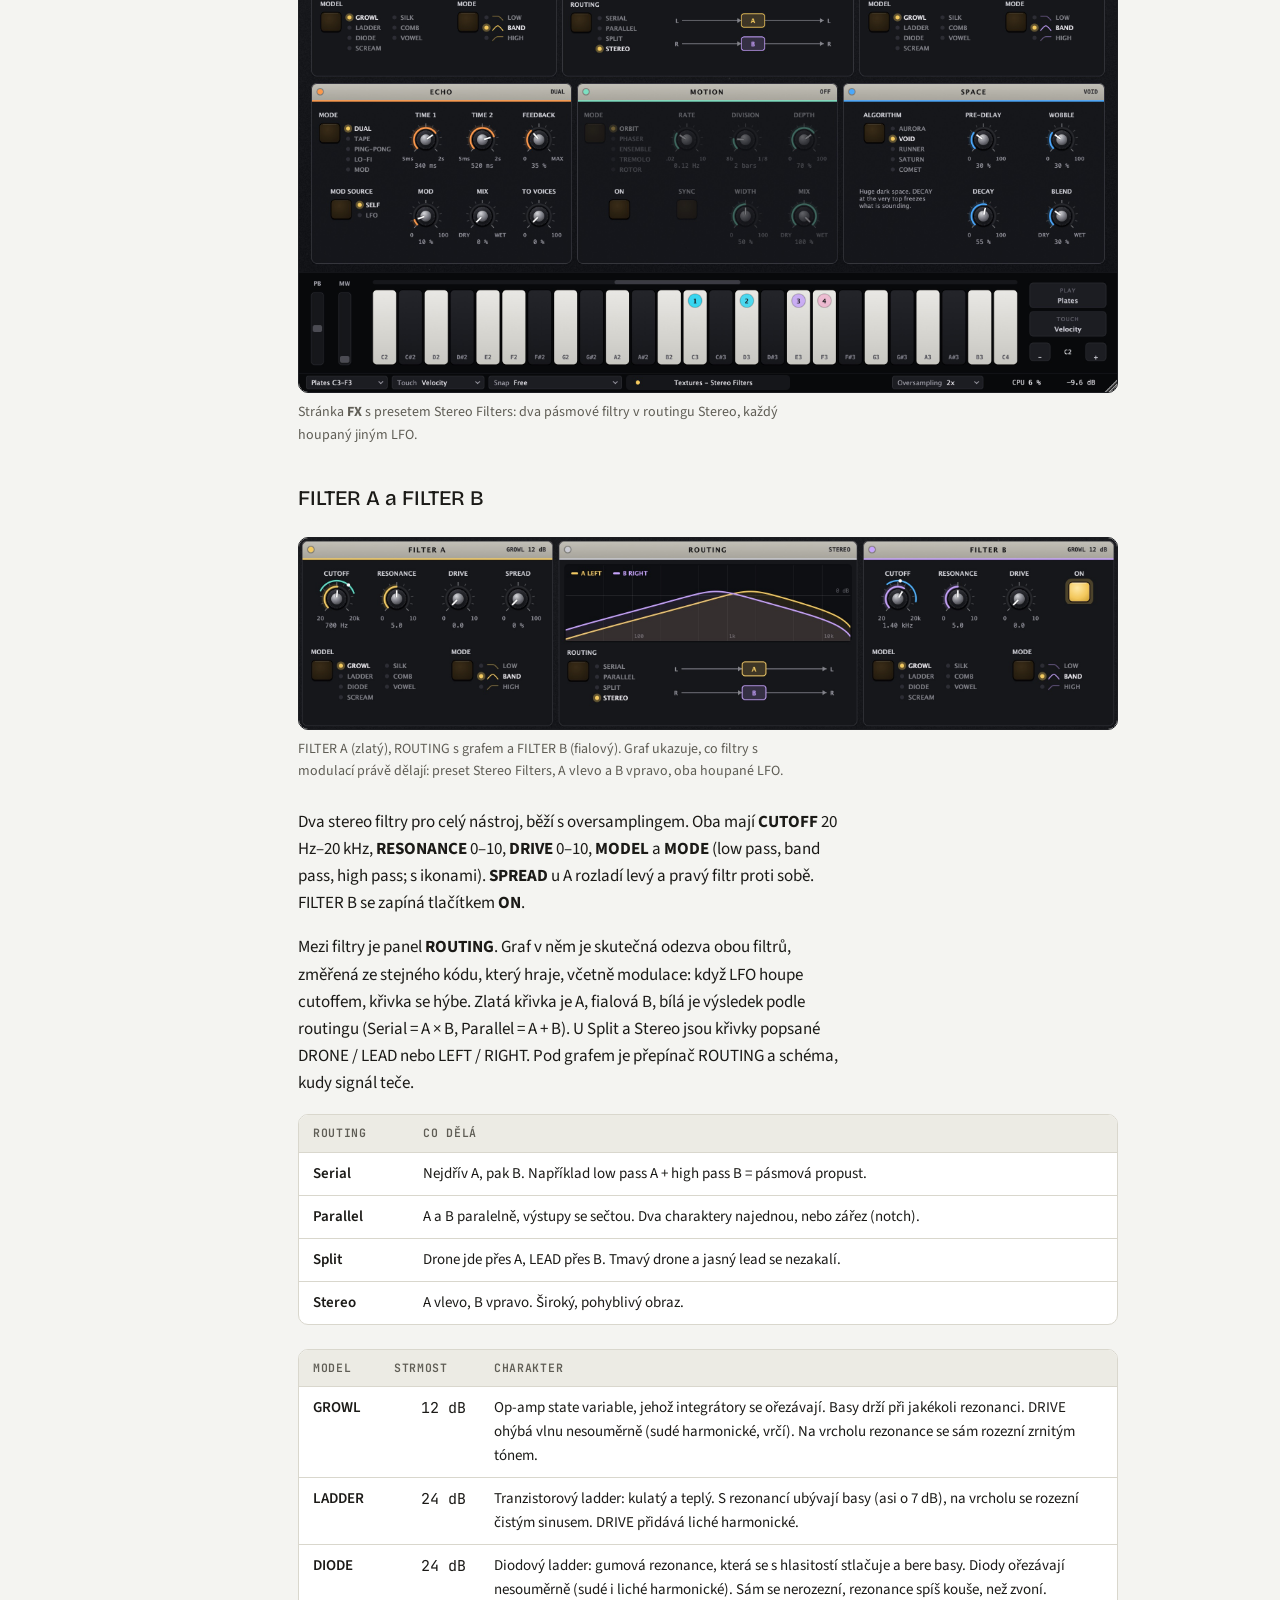
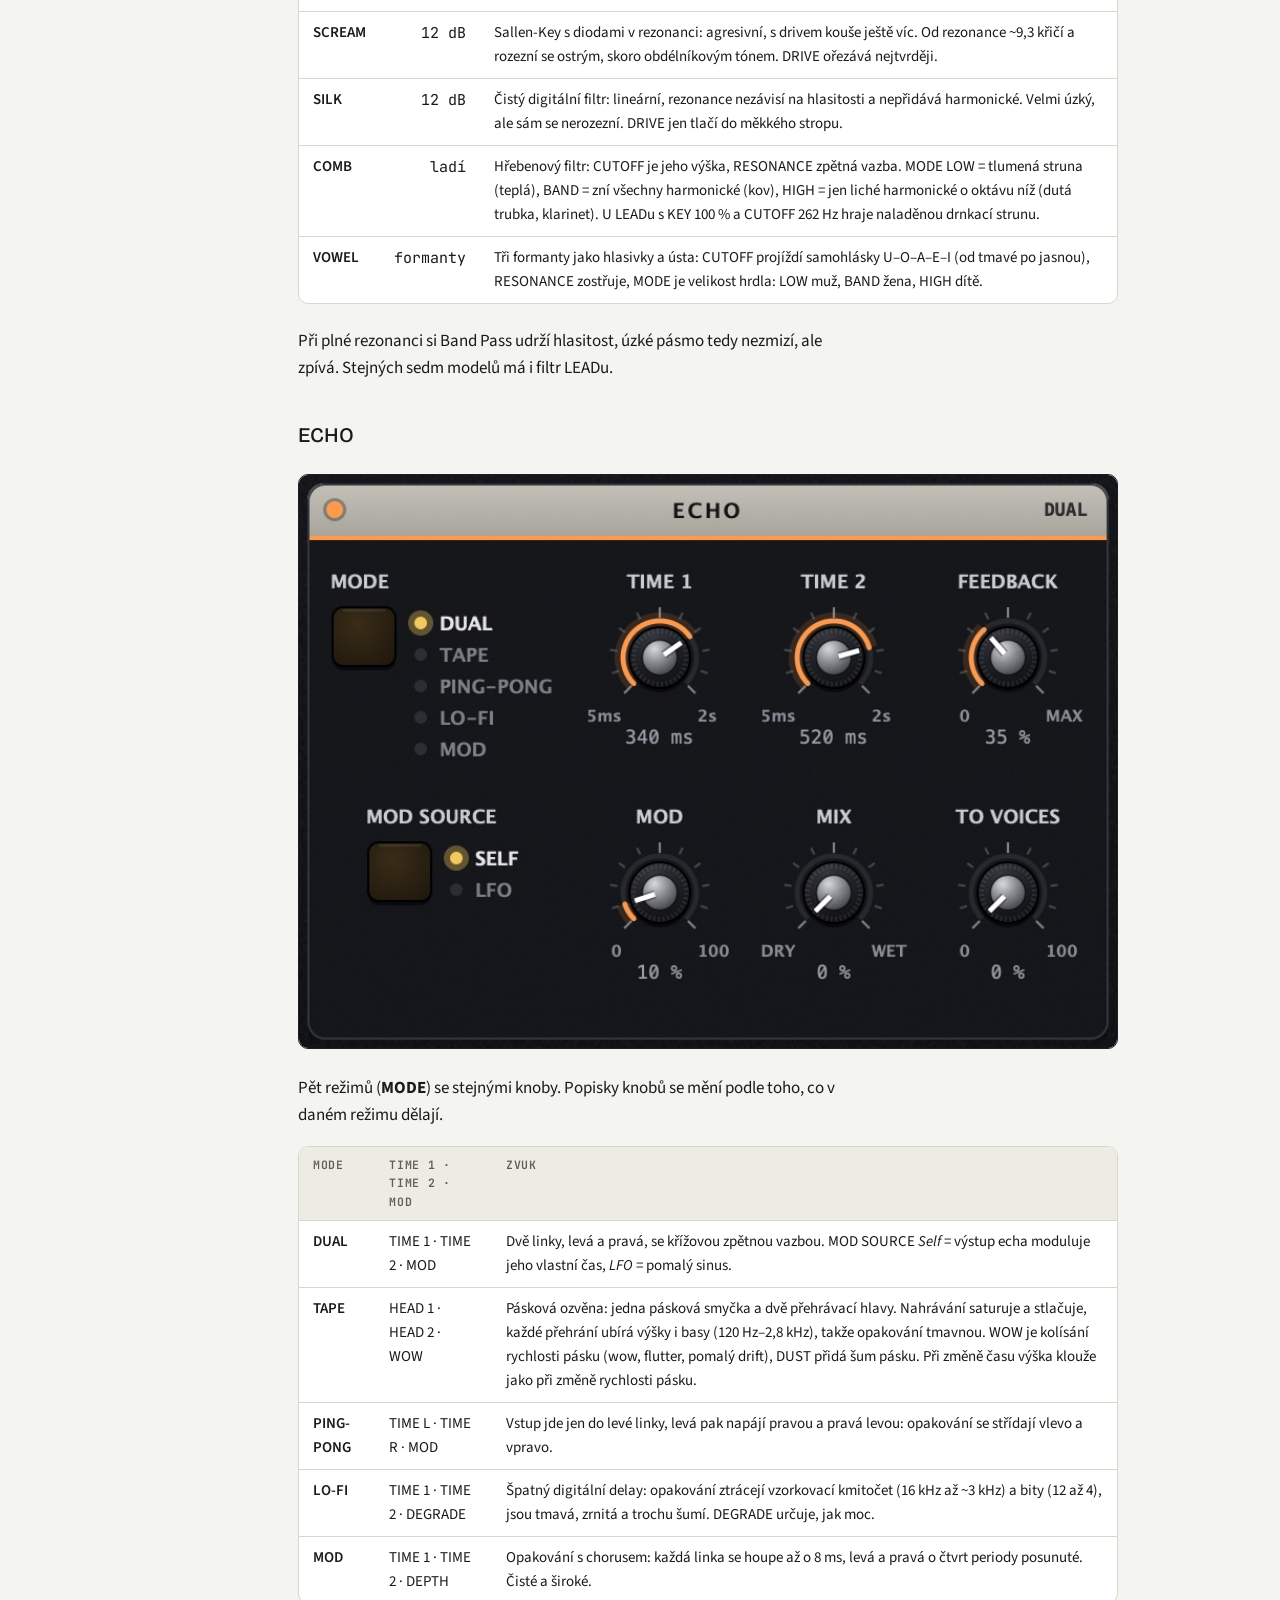
==== commit 8718c7f3: "MOTION: ORBIT (oběh s ITD, stínem hlavy, Dopplerem), PHASER, ENSEMBLE, TREMOLO, ROTOR (setrvačnost);" ====
--- a/docs/manual/index.html
+++ b/docs/manual/index.html
@@ -55,7 +55,7 @@
       <h1>Reso<span class="q">Opus</span></h1>
       <p class="lede">Drone syntezátor pro filmové, ambientní a experimentální plochy. Čtyři ručně a mikrotonálně laděné hlasy v pěti typech hrají hned po vložení do stopy. Uprostřed je knob GRAVITY, který vede od čistého ladění k chaosu. K tomu polyfonní LEAD s filtrem pro každou notu, dva filtry s routingem, ozvěna, prostor a stránka MOD se dvěma LFO, náhodným zdrojem, modulační obálkou a maticí modulací. Hrát jde jen drone, jen lead, nebo obojí.</p>
       <div class="meta">
-        <span>VST3 · Windows / macOS</span><span>AU · macOS</span><span>instrument · drone + lead (až 8 hlasů)</span><span>Ableton Live 11 / 12</span><span>4 hlasy · 5 typů · 24 modulací · 65 presetů</span>
+        <span>VST3 · Windows / macOS</span><span>AU · macOS</span><span>instrument · drone + lead (až 8 hlasů)</span><span>Ableton Live 11 / 12</span><span>4 hlasy · 5 typů · 24 modulací · 70 presetů</span>
       </div>
     </header>
 
@@ -68,11 +68,11 @@
       <tbody>
         <tr><td>DRONE</td><td>Čtyři hlasy (typ, ladění, HOLD, PAN, hlasitost, osciloskop), GRAVITY, detail vybraného hlasu, MASTER (PITCH, DUST, GRIT, VOLUME, FILL).</td></tr>
         <tr><td>LEAD</td><td>Melodická vrstva: oscilátory, filtr s obálkou pro každou notu, obálka hlasitosti, polyfonie, glide, vibrato, ARP.</td></tr>
-        <tr><td>FX</td><td>FILTER A a B s routingem, ECHO a SPACE.</td></tr>
+        <tr><td>FX</td><td>FILTER A a B s routingem, ECHO, MOTION a SPACE.</td></tr>
         <tr><td>MOD</td><td>LFO 1, LFO 2, RANDOM, MOD ENV a matice všech modulací.</td></tr>
       </tbody>
     </table></div>
-    <div class="chain"><span>4 hlasy</span><i>⇄</i><span class="me">GRAVITY · DUST</span><i>+</i><span>LEAD (1–8 not)</span><i>→</i><span>FILTER A / B</span><i>→</i><span>ECHO</span><i>→</i><span>SPACE</span><i>→</i><span>MASTER → limiter</span></div>
+    <div class="chain"><span>4 hlasy</span><i>⇄</i><span class="me">GRAVITY · DUST</span><i>+</i><span>LEAD (1–8 not)</span><i>→</i><span>FILTER A / B</span><i>→</i><span>MOTION</span><i>→</i><span>ECHO</span><i>→</i><span>SPACE</span><i>→</i><span>MASTER → limiter</span></div>
     <h3>Drone, lead, nebo obojí</h3>
     <p>V horní liště jsou u záložek <strong>DRONE</strong> a <strong>LEAD</strong> vypínače (zlatá = hraje):</p>
     <div class="table-wrap"><table>
@@ -267,7 +267,7 @@
     </table></div>
     <p>Při plné rezonanci si Band Pass udrží hlasitost, úzké pásmo tedy nezmizí, ale zpívá. Stejných sedm modelů má i filtr LEADu.</p>
     <h3>ECHO</h3>
-    <figure class="shot"><img src="img/echo.jpg" alt="ECHO" width="1172" height="546" loading="lazy"></figure>
+    <figure class="shot"><img src="img/echo.jpg" alt="ECHO" width="780" height="546" loading="lazy"></figure>
     <p>Pět režimů (<strong>MODE</strong>) se stejnými knoby. Popisky knobů se mění podle toho, co v daném režimu dělají.</p>
     <div class="table-wrap"><table>
       <thead><tr><th>MODE</th><th>TIME 1 · TIME 2 · MOD</th><th>Zvuk</th></tr></thead>
@@ -283,8 +283,21 @@
       <li><strong>FEEDBACK</strong>: nad ~55 % začne echo samo zpívat. Smyčka je omezená, takže hlasitost neuteče. Šum pásku a LO-FI se ztiší spolu s ozvěnou, takže echo v tichu úplně utichne.</li>
       <li><strong>TO VOICES</strong>: ozvěna se vrací do hlasů jako FM. Viz GRAVITY.</li>
     </ul>
+    <h3>MOTION</h3>
+    <figure class="shot"><img src="img/motion-fx.jpg" alt="MOTION" width="780" height="546" loading="lazy"><figcaption>MOTION s presetem Orbiting Choir: ORBIT, zvuk pomalu obíhá kolem hlavy.</figcaption></figure>
+    <p>Pohyb v prostoru. Zapíná se tlačítkem <strong>ON</strong> a stojí za filtry, před ECHO a SPACE, takže ozvěna i dozvuk cestují s ním. <strong>RATE</strong> 0,02–10 Hz, nebo se <strong>SYNC</strong> <strong>DIVISION</strong> v tempu (při hrajícím transportu sedí na mřížku skladby), <strong>DEPTH</strong>, třetí knob podle režimu a <strong>MIX</strong>. RATE, DEPTH, X i MIX jdou modulovat v matici.</p>
+    <div class="table-wrap"><table>
+      <thead><tr><th>MODE</th><th>X</th><th>Co dělá</th></tr></thead>
+      <tbody>
+        <tr><td>ORBIT</td><td>WIDTH</td><td>Zvuk obíhá kolem posluchače. Vzdálenější ucho ho slyší o kousek později (až 0,65 ms) a tmavší, vzadu je tišší a tmavší a měnící se vzdálenost jemně ohýbá výšku (Doppler). Šířka sterea vstupu zůstává. Nejlépe na sluchátkách.</td></tr>
+        <tr><td>PHASER</td><td>FEEDBACK</td><td>Šest all-pass stupňů na každé straně, zářezy se houpají ±3 oktávy kolem 400 Hz, pravá strana o čtvrt periody za levou.</td></tr>
+        <tr><td>ENSEMBLE</td><td>SPREAD</td><td>Tři kopie se houpají pomalu (RATE) a rychle (6,2 Hz) o třetinu periody od sebe, jako chorus starých smyčcových syntezátorů. SPREAD je rozestaví do sterea.</td></tr>
+        <tr><td>TREMOLO</td><td>STEREO</td><td>Hlasitost pulzuje zaobleným sinusem. STEREO 0 = obě strany spolu, 100 = strany se střídají.</td></tr>
+        <tr><td>ROTOR</td><td>SPEED</td><td>Rotující reproduktor: trychtýř nad 800 Hz a buben pod ním, oba se houpou (Doppler a hlasitost) pro dva mikrofony. SPEED pod polovinou pomalu, nad ní rychle, a otáčky se mění se setrvačností skutečného přístroje (trychtýř ~0,8 s, buben ~3,5 s). RATE se nepoužívá. Zkus mod wheel na SPEED (preset Rotor Organ).</td></tr>
+      </tbody>
+    </table></div>
     <h3>SPACE</h3>
-    <figure class="shot"><img src="img/space.jpg" alt="SPACE" width="1172" height="546" loading="lazy"></figure>
+    <figure class="shot"><img src="img/space.jpg" alt="SPACE" width="784" height="546" loading="lazy"></figure>
     <div class="table-wrap"><table>
       <thead><tr><th>Algoritmus</th><th>X · Y · Z</th><th>Zvuk</th></tr></thead>
       <tbody>
@@ -461,7 +474,7 @@
 
 
     <h2 id="presety"><span class="num">12</span>Tovární presety</h2>
-    <p>65 presetů v sedmi kategoriích. Otevři prohlížeč klikem na název presetu, nebo procházej šipkami ◀ ▶.</p>
+    <p>70 presetů v sedmi kategoriích. Otevři prohlížeč klikem na název presetu, nebo procházej šipkami ◀ ▶.</p>
     <div class="table-wrap"><table>
       <thead><tr><th>Preset</th><th>Na co a co otočit</th></tr></thead>
       <tbody>
@@ -484,6 +497,8 @@
         <tr><td>Nebula Organ</td><td>NEBULA s tabulkou ORGAN: mod wheel vytahuje rejstříky od flétny po plné varhany.</td></tr>
         <tr><td>Tape Monastery</td><td>Dva choiry přes ECHO TAPE: dvě hlavy na jedné páskové smyčce, každé opakování tmavší a houpavé. WOW = opotřebovaná páska, FEEDBACK nad 85 % rozezpívá smyčku.</td></tr>
         <tr><td>Throat Singers</td><td>Vrčící hluboký choir přes filtr VOWEL: LFO 1 pomalu otevírá hrdlo od U přes O k A a zpět. RESONANCE zostří samohlásky, MODE BAND z něj udělá ženu.</td></tr>
+        <tr><td>Orbiting Choir</td><td>MOTION ORBIT: choiry pomalu obíhají kolem hlavy, vzadu tmavší a vzdálenější. Nejlépe na sluchátkách, RATE = jak rychle, WIDTH = jak moc se uši liší.</td></tr>
+        <tr><td>Rotor Organ</td><td>Varhanní rejstříky NEBULA přes MOTION ROTOR: pomalu se točící reproduktor. Mod wheel nahoru a rozjede se na rychlé otáčky se setrvačností skutečného přístroje.</td></tr>
         <tr class="cat"><td colspan="2">Cinematic</td></tr>
         <tr><td>Slow Bloom</td><td>Ticho, dokud nehraješ: každá plate se rozvine během několika sekund a doznívá dvanáct sekund.</td></tr>
         <tr><td>Microtonal Glass</td><td>Choiry pár centů od sebe, pomalé zázněje jako skleněná harmonika.</td></tr>
@@ -499,6 +514,7 @@
         <tr><td>Poly Strings</td><td>LEAD v Poly 8 jako pomalá smyčcová plocha nad tichým dronem. Hraj akordy mimo plates.</td></tr>
         <tr><td>Vowel Choir</td><td>Hraj plates: MOD ENV otevírá samohlásku od O k E, zatímco akord sílí. Vzdálený ženský sbor, delší držení = jasnější samohlásky.</td></tr>
         <tr><td>Silver Halls</td><td>Jasné durové choiry, opakování s chorusem z ECHO MOD a vzdušný třpyt AURORY nad nimi. Na nadějné, otevřené scény, OCT UP (X) přidá světlo.</td></tr>
+        <tr><td>String Machine</td><td>Jasné choiry v oktávách přes MOTION ENSEMBLE: tři houpající se kopie jako chorus starých smyčcových syntezátorů, široké a plné. SPREAD = šířka.</td></tr>
         <tr class="cat"><td colspan="2">Textures</td></tr>
         <tr><td>Night Sirens</td><td>Pomalu kvílící siréna nad choirem a vzdálená dvoutónová siréna se šumem.</td></tr>
         <tr><td>Shortwave</td><td>Rádio mezi stanicemi: šumové sirény přes SCREAM band pass. CUTOFF = ladění.</td></tr>
@@ -513,6 +529,7 @@
         <tr><td>Broken Transmission</td><td>Sekaná siréna nad hlubokým choirem přes ECHO LO-FI: opakování ztrácejí bity a vzorkovací kmitočet a rozpadají se, COMET přidá ohranou pásku. DEGRADE = jak moc rozbité.</td></tr>
         <tr><td>Singing Bowls</td><td>Měkké pulsary rozeznívají v SATURNu tři tóny mís, STEPS je nechá putovat po pentatonice. Plates = úder do mísy, ROOM (Z) větší prostor.</td></tr>
         <tr><td>Rising Stairs</td><td>Hraj plates: každé opakování RUNNERu vystoupá o kvintu a rozpustí se v místnosti, schodiště do nebe. PITCH zapadá i do jiných intervalů od −12 do +12.</td></tr>
+        <tr><td>Phase Drift</td><td>MOTION PHASER pomalu projíždí dvěma jasnými choiry: zářezy plují jako mraky, vlevo a vpravo o čtvrt periody posunuté. FEEDBACK (X) je zostří.</td></tr>
         <tr class="cat"><td colspan="2">Orbits</td></tr>
         <tr><td>Gravity Well</td><td>Tlak prstu stáhne GRAVITY do TURBULENCE, po puštění se hlasy uklidní.</td></tr>
         <tr><td>Collapse</td><td>Všechny hlasy v kruhu za hranou: smyčka pulzuje sama. GRAVITY pod 85 % ji zkrotí.</td></tr>
@@ -537,6 +554,7 @@
         <tr><td>Morse Beacon</td><td>Siréna sekaná na pípnutí, pomalý maják a nízký drone. RATE = rychlost kódu.</td></tr>
         <tr><td>Heartbeat</td><td>Nízká siréna pomalu sekaná s podtónem: hluboký tep jako srdce nebo motor.</td></tr>
         <tr><td>Ping-Pong Arp</td><td>Drž akord mimo plates: zachycené arpeggio skáče vlevo a vpravo v ECHO PING-PONG (375 ms = osmina s tečkou při 120 BPM).</td></tr>
+        <tr><td>Tremolo Waves</td><td>MOTION TREMOLO v tempu (1/8): dron pulzuje a strany se střídají (STEREO 100 %). DEPTH = jemné vlny, nebo tvrdé sekání.</td></tr>
       </tbody>
     </table></div>
 
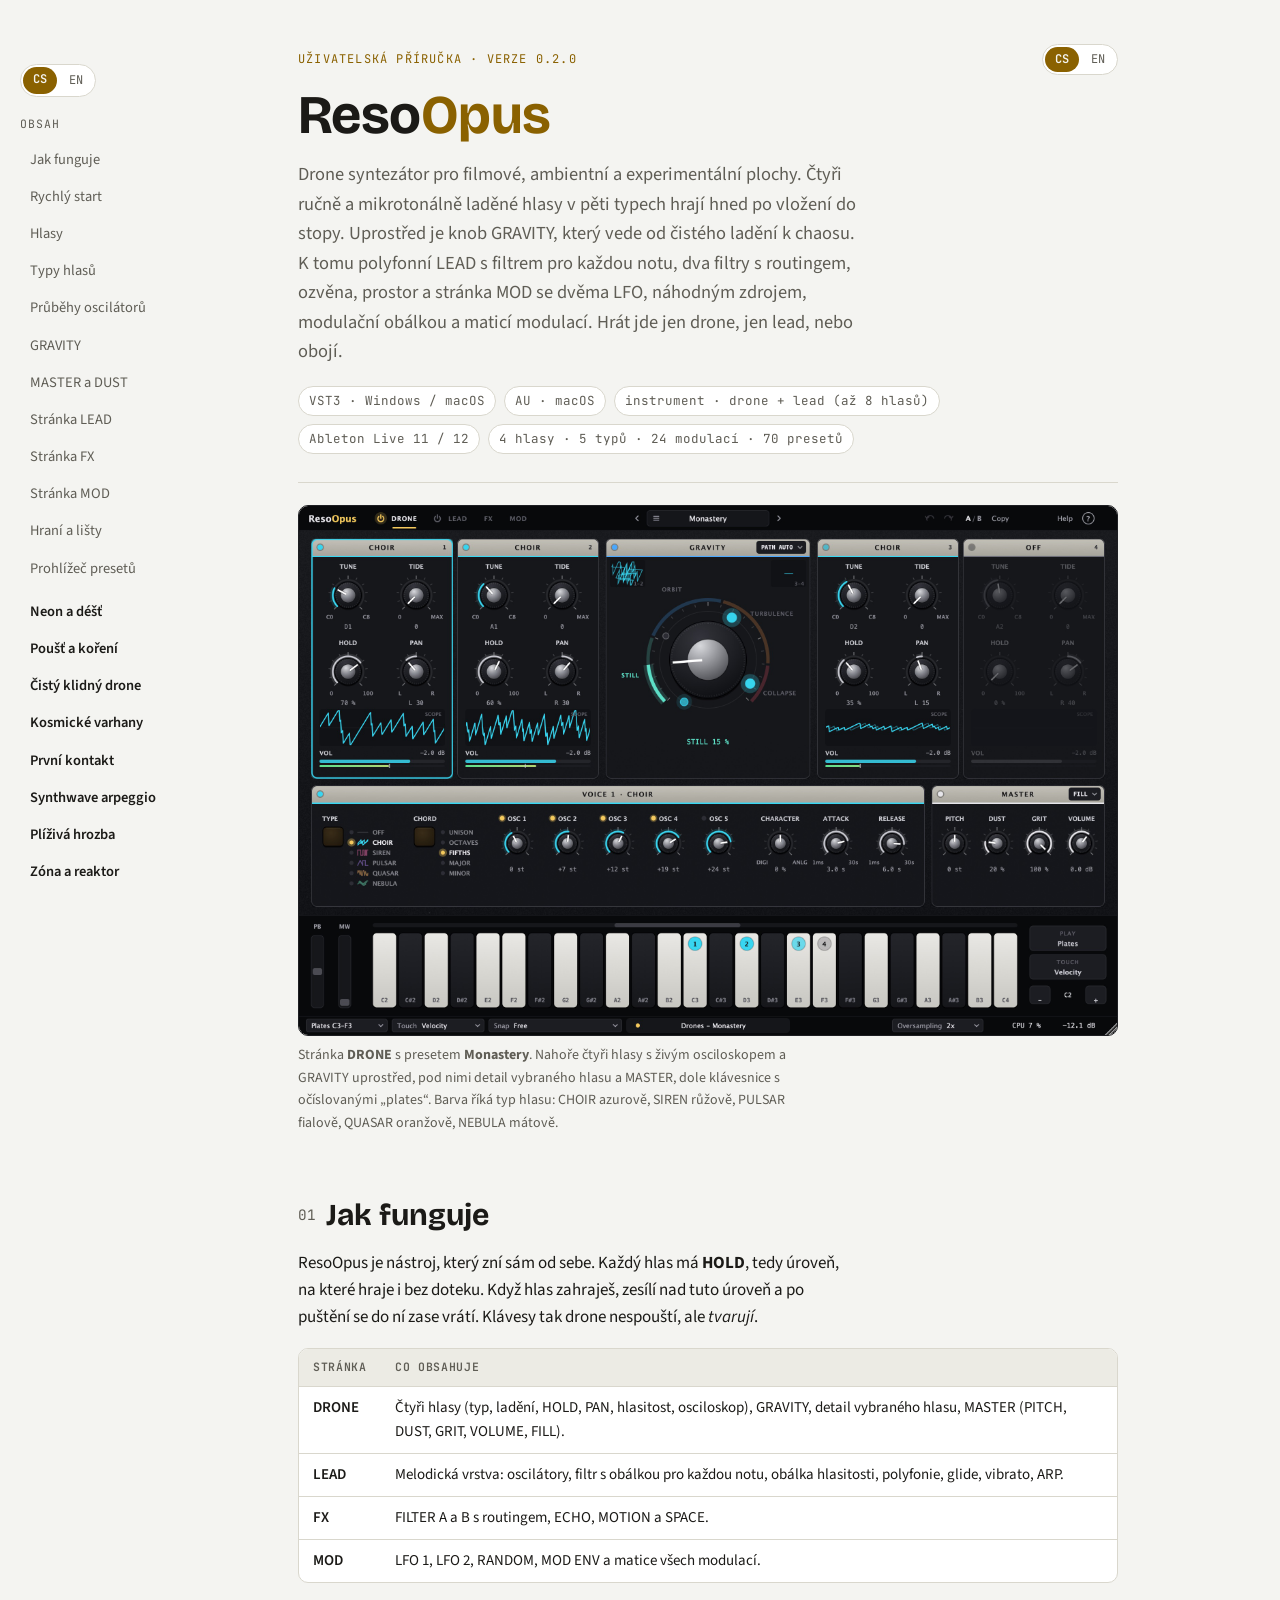
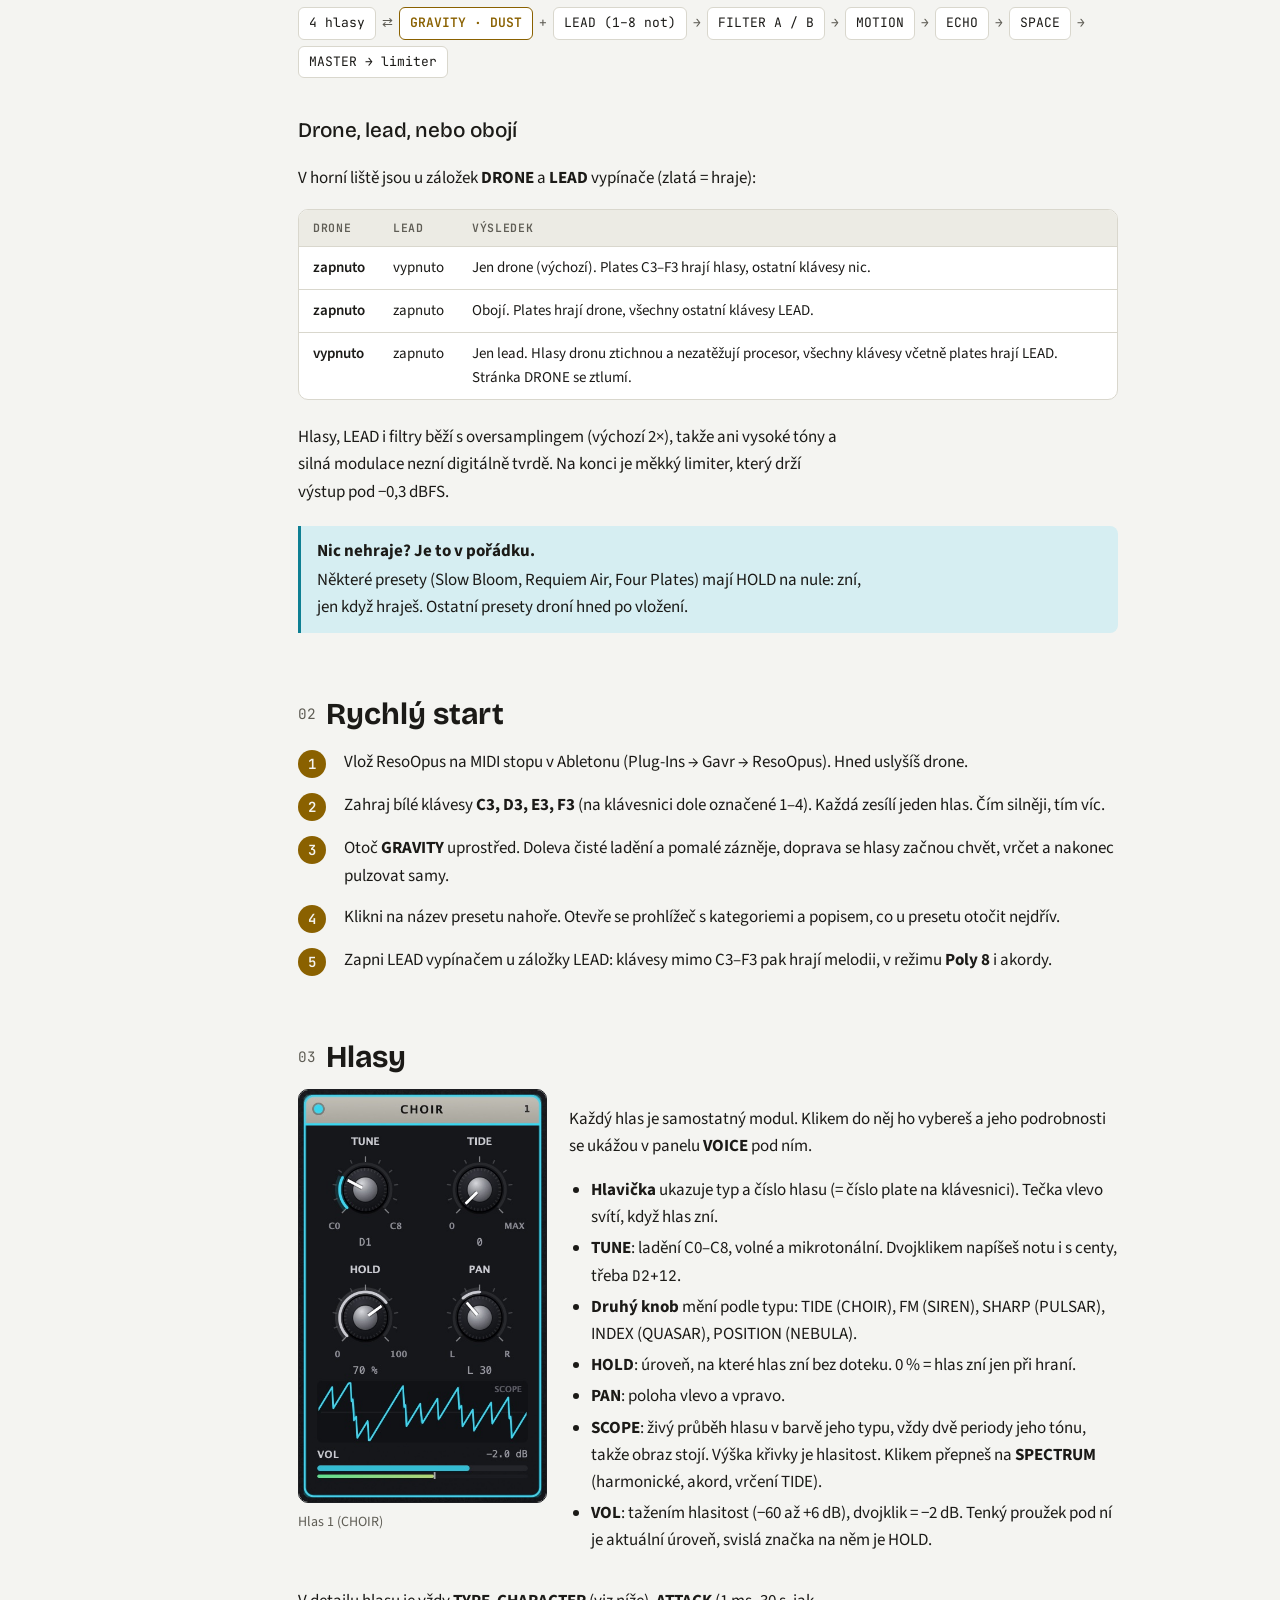
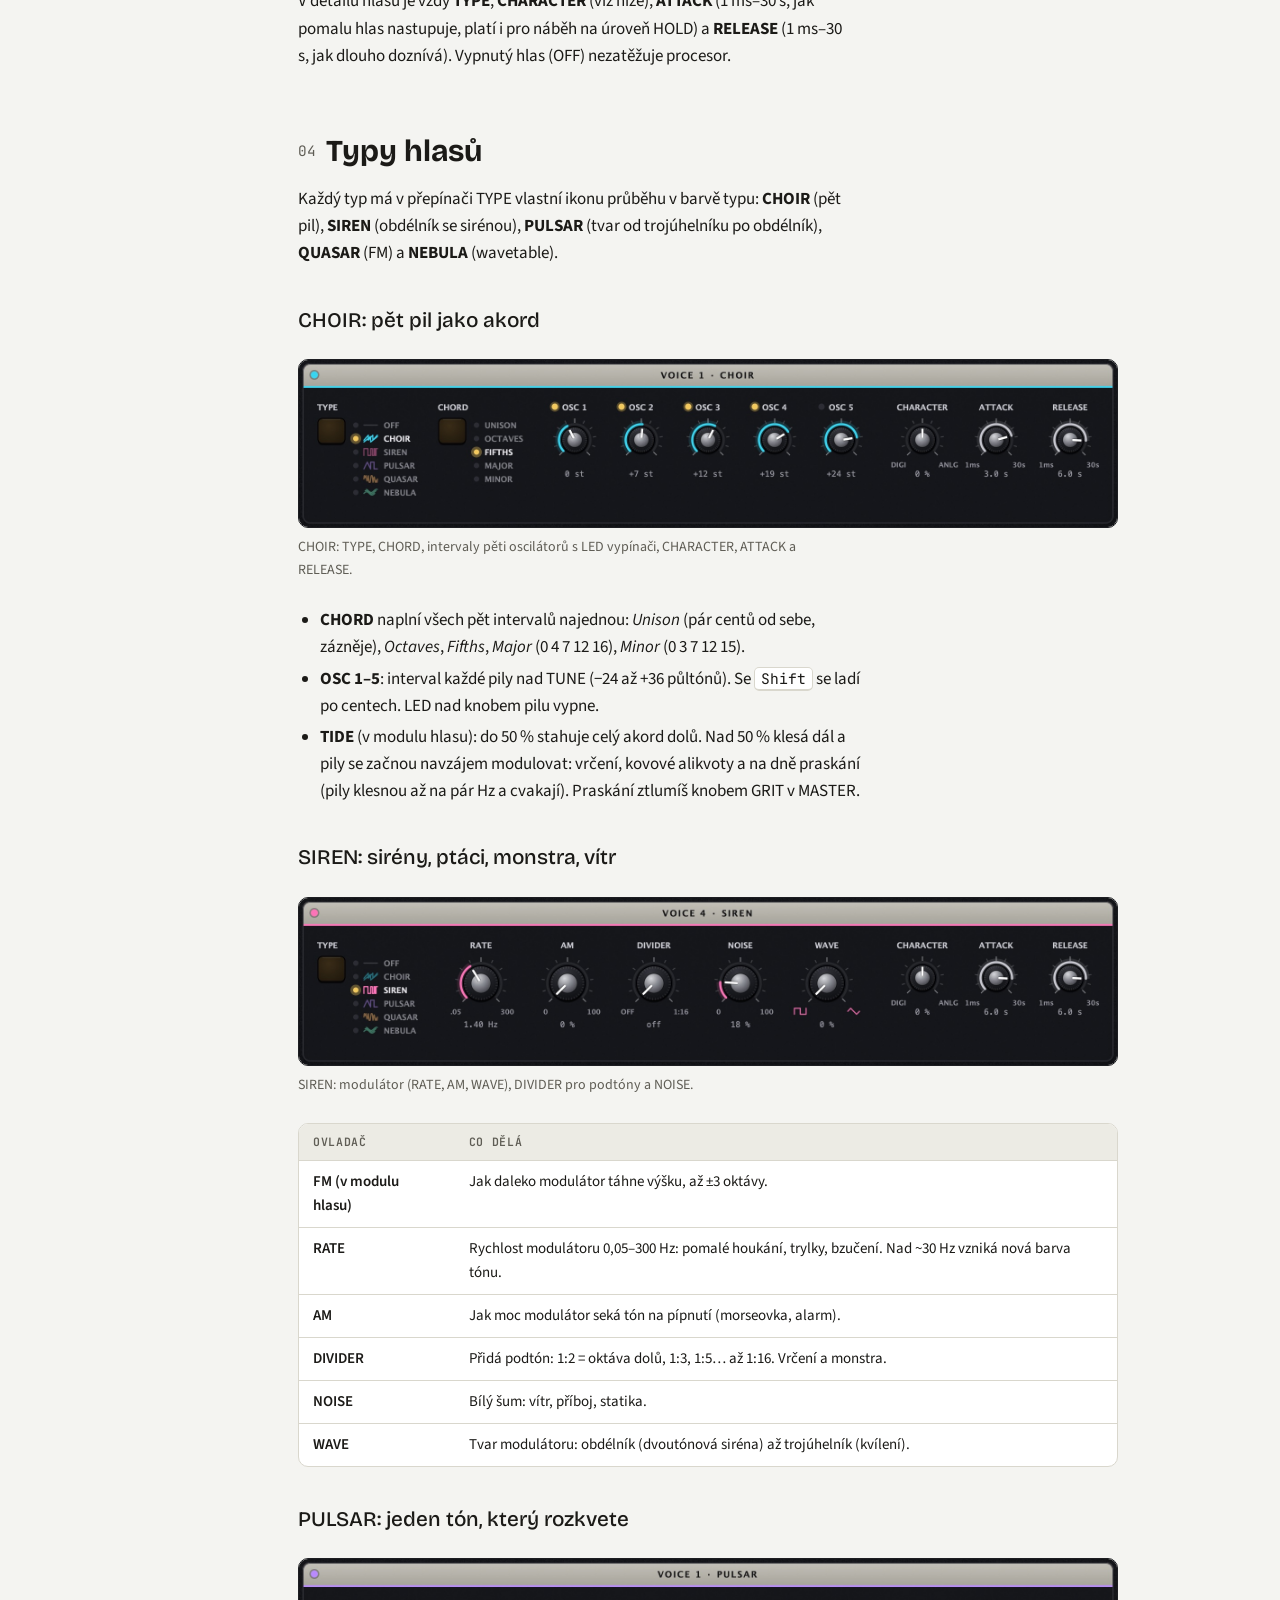
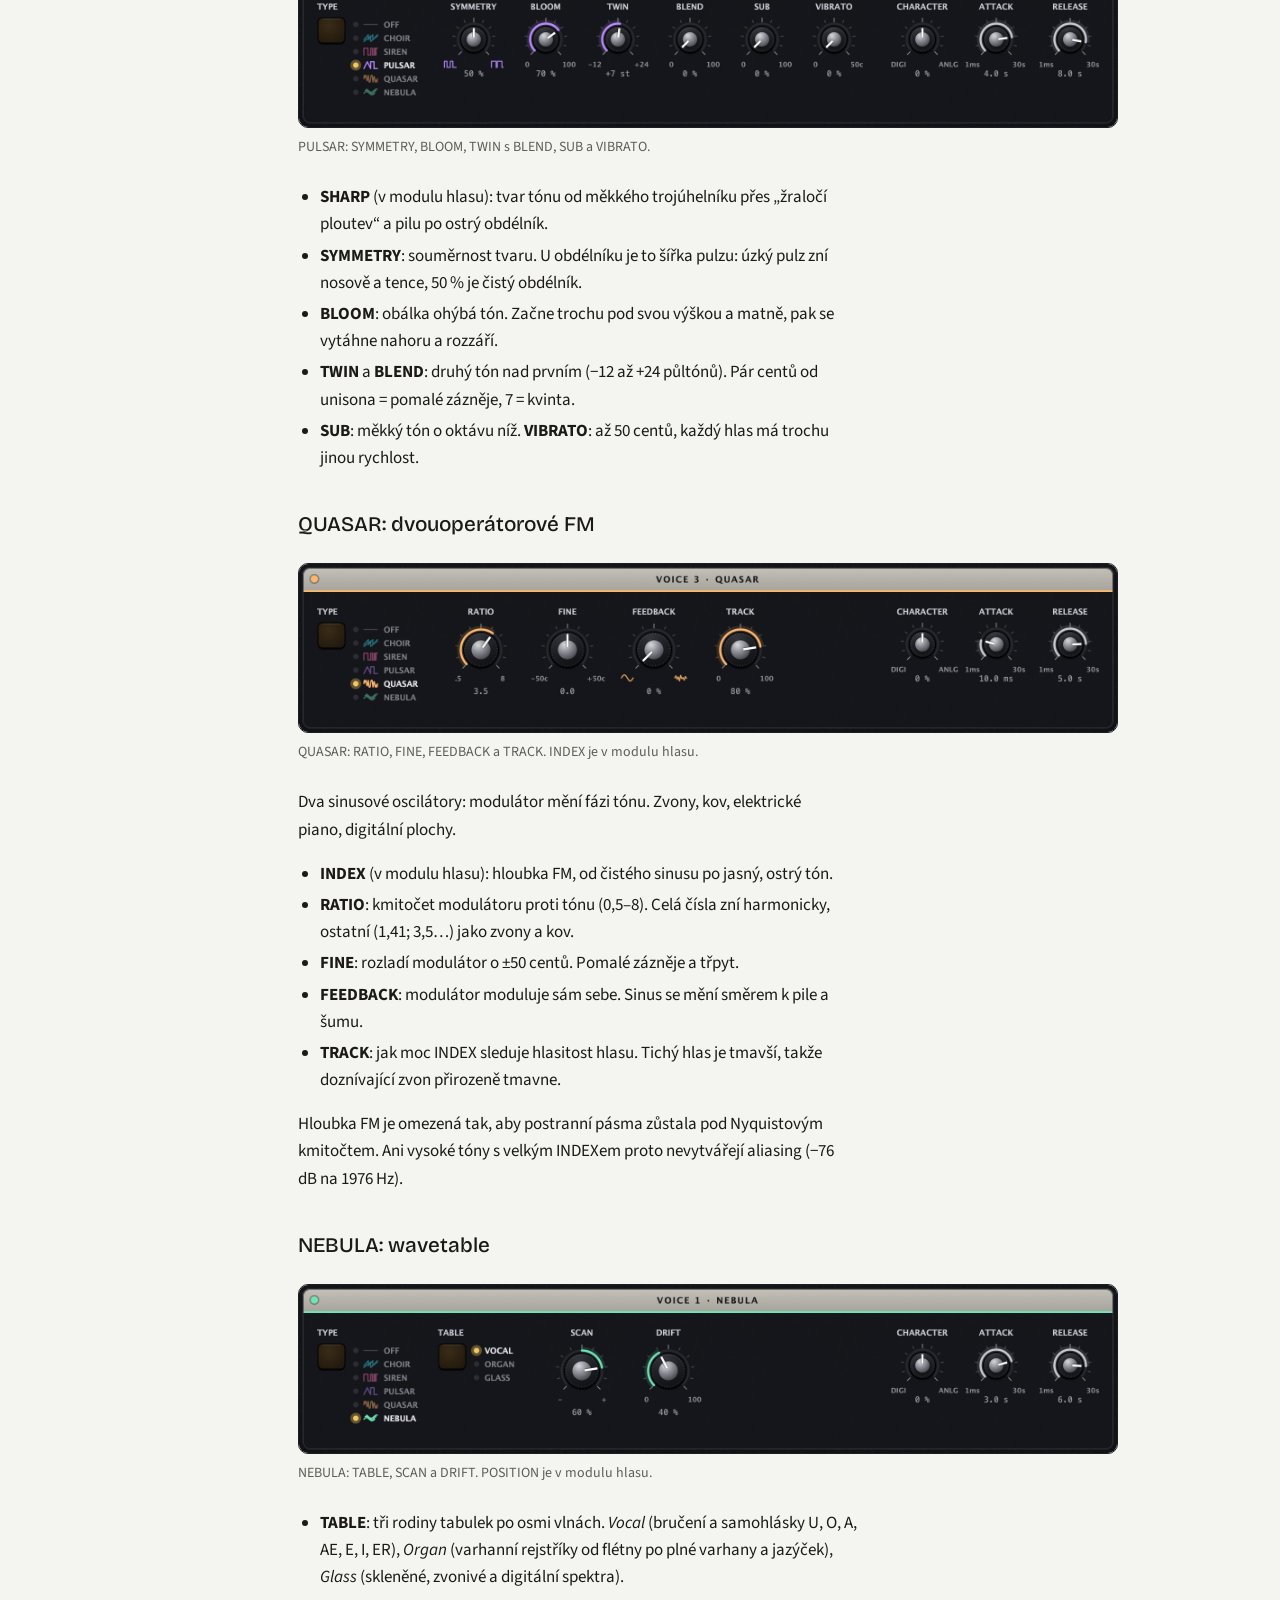
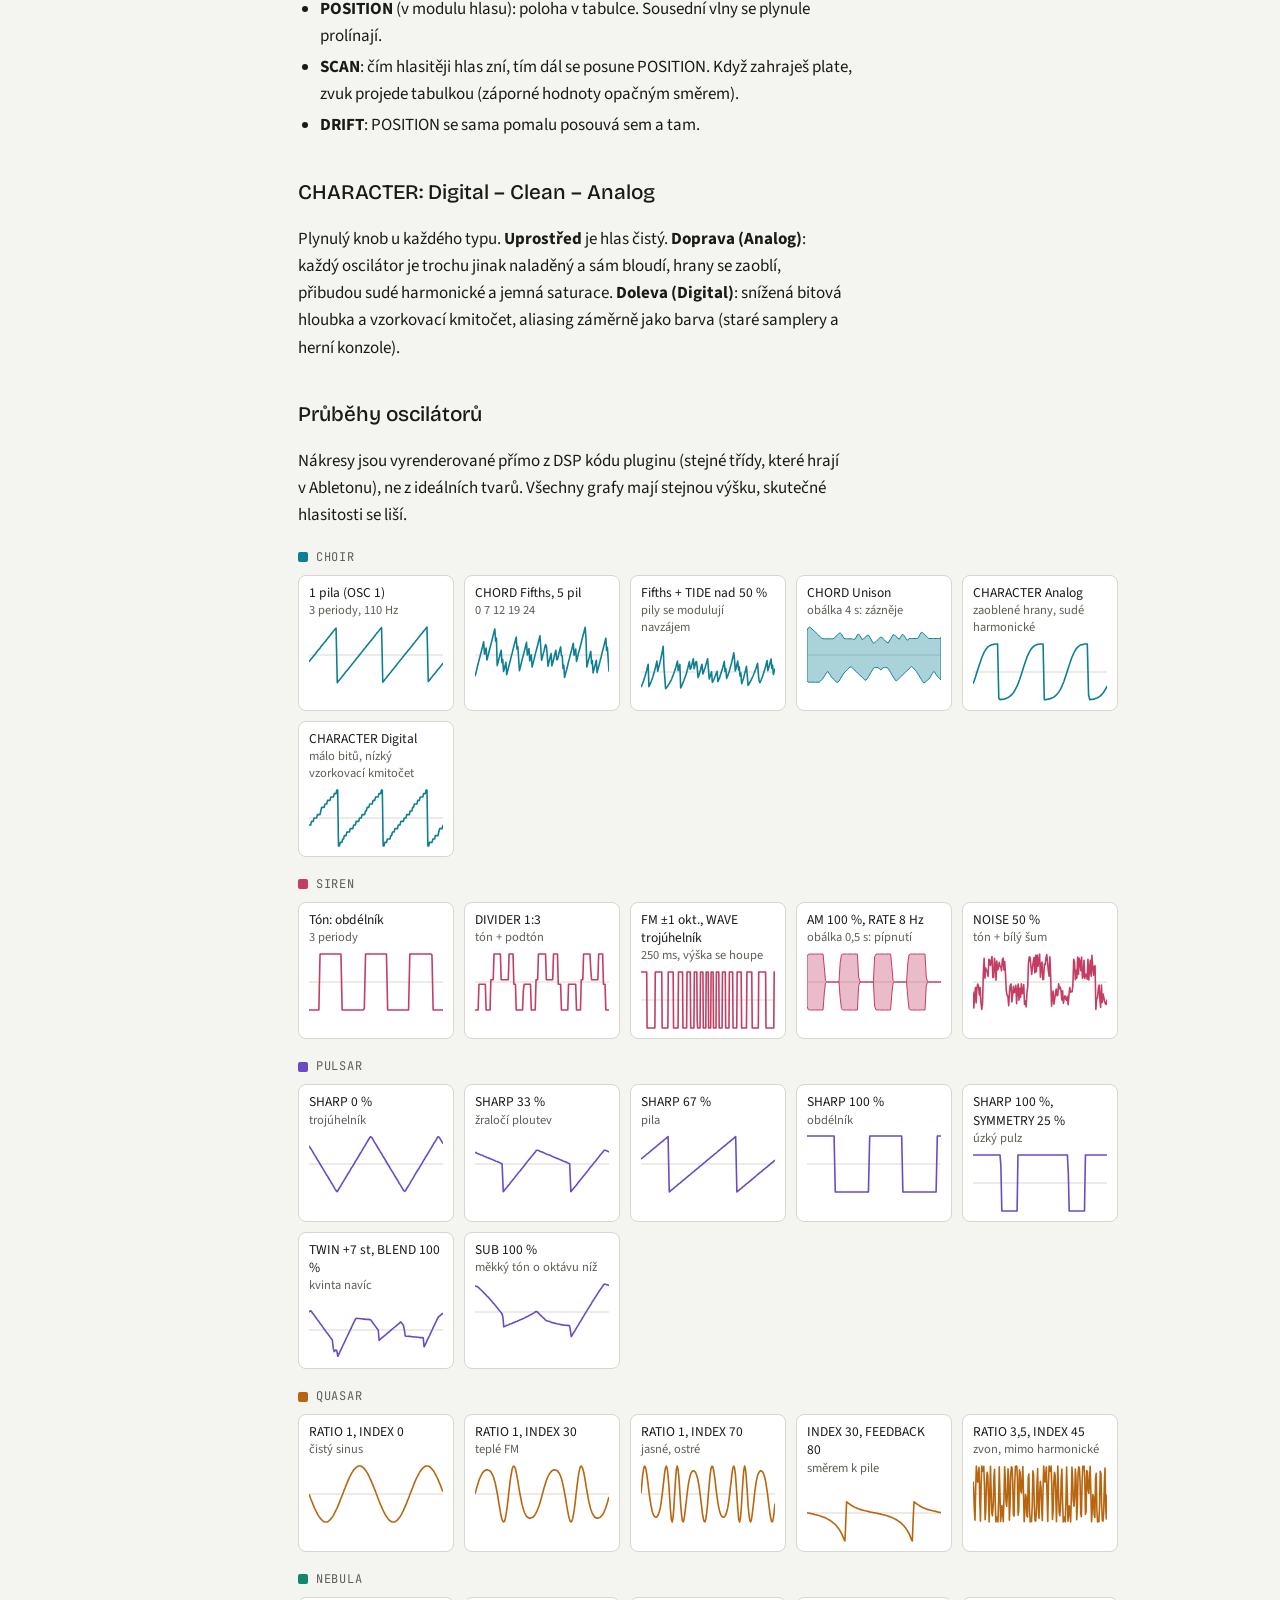
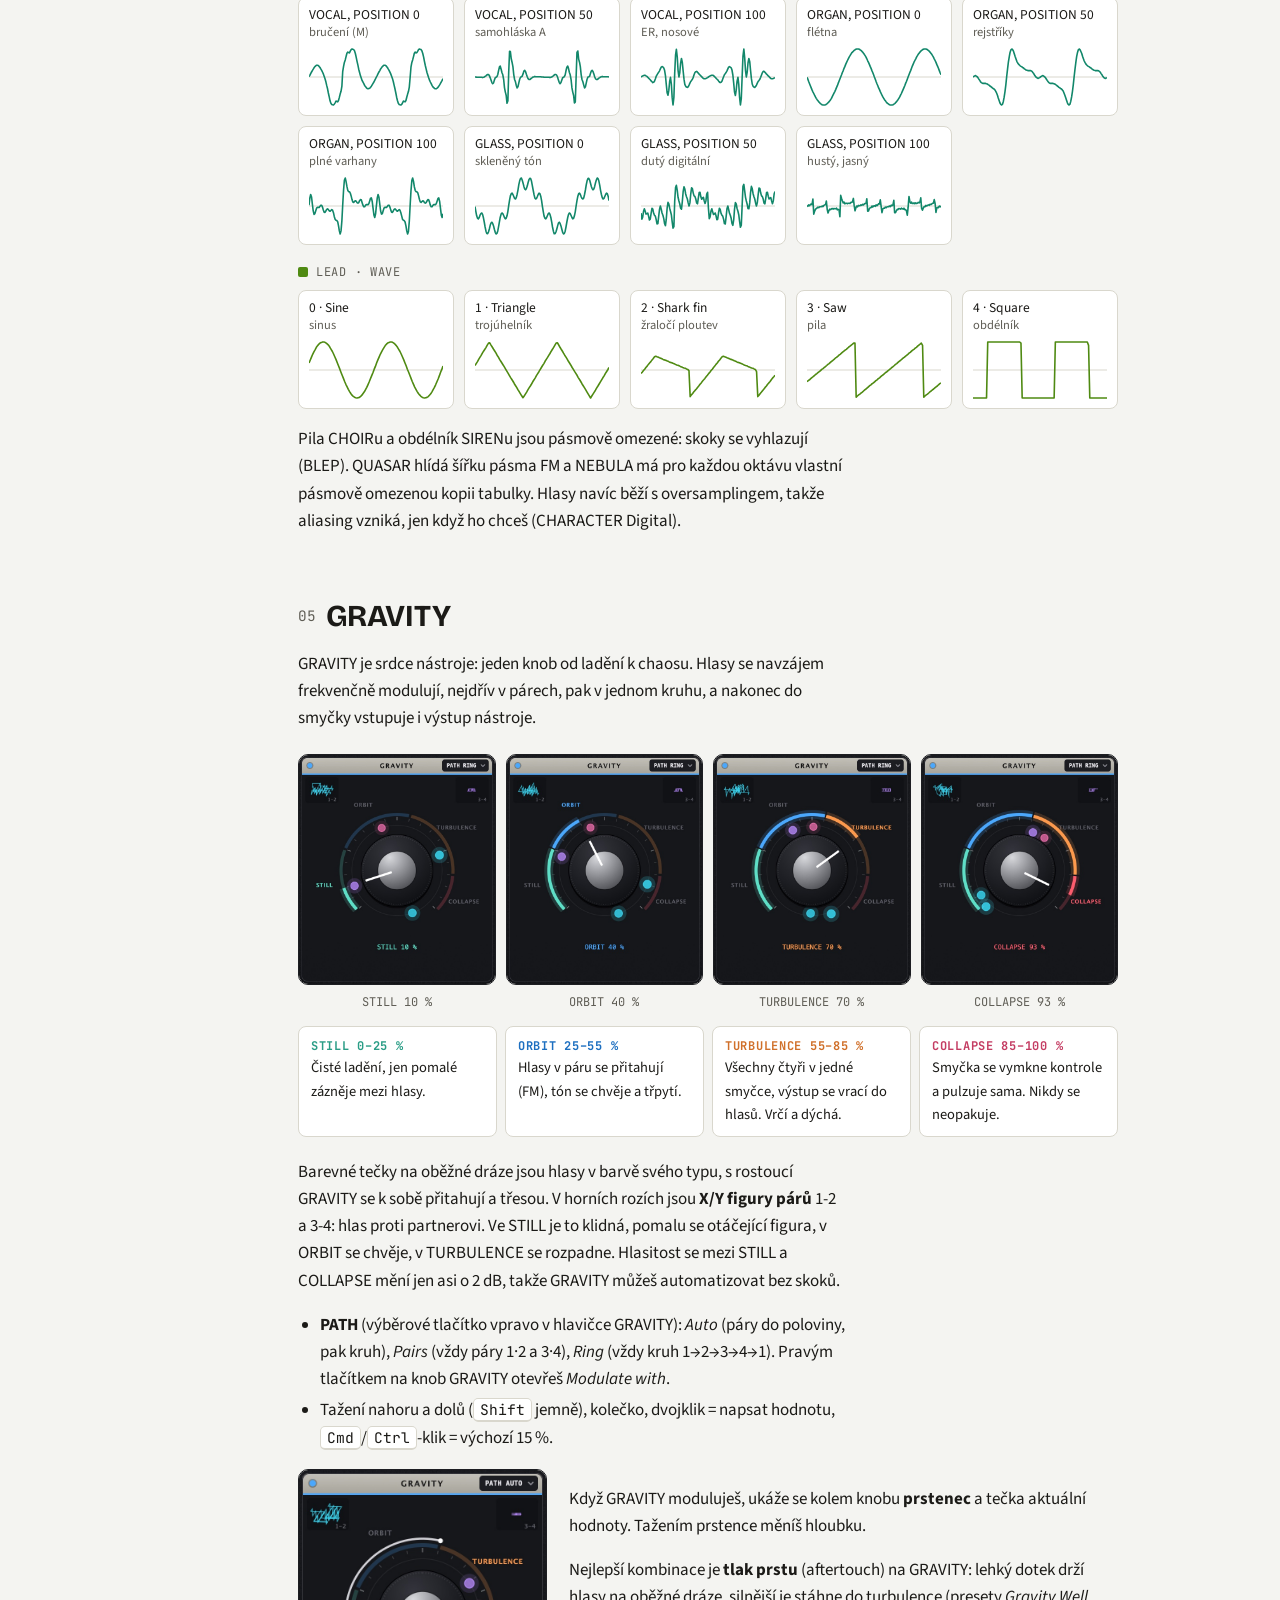
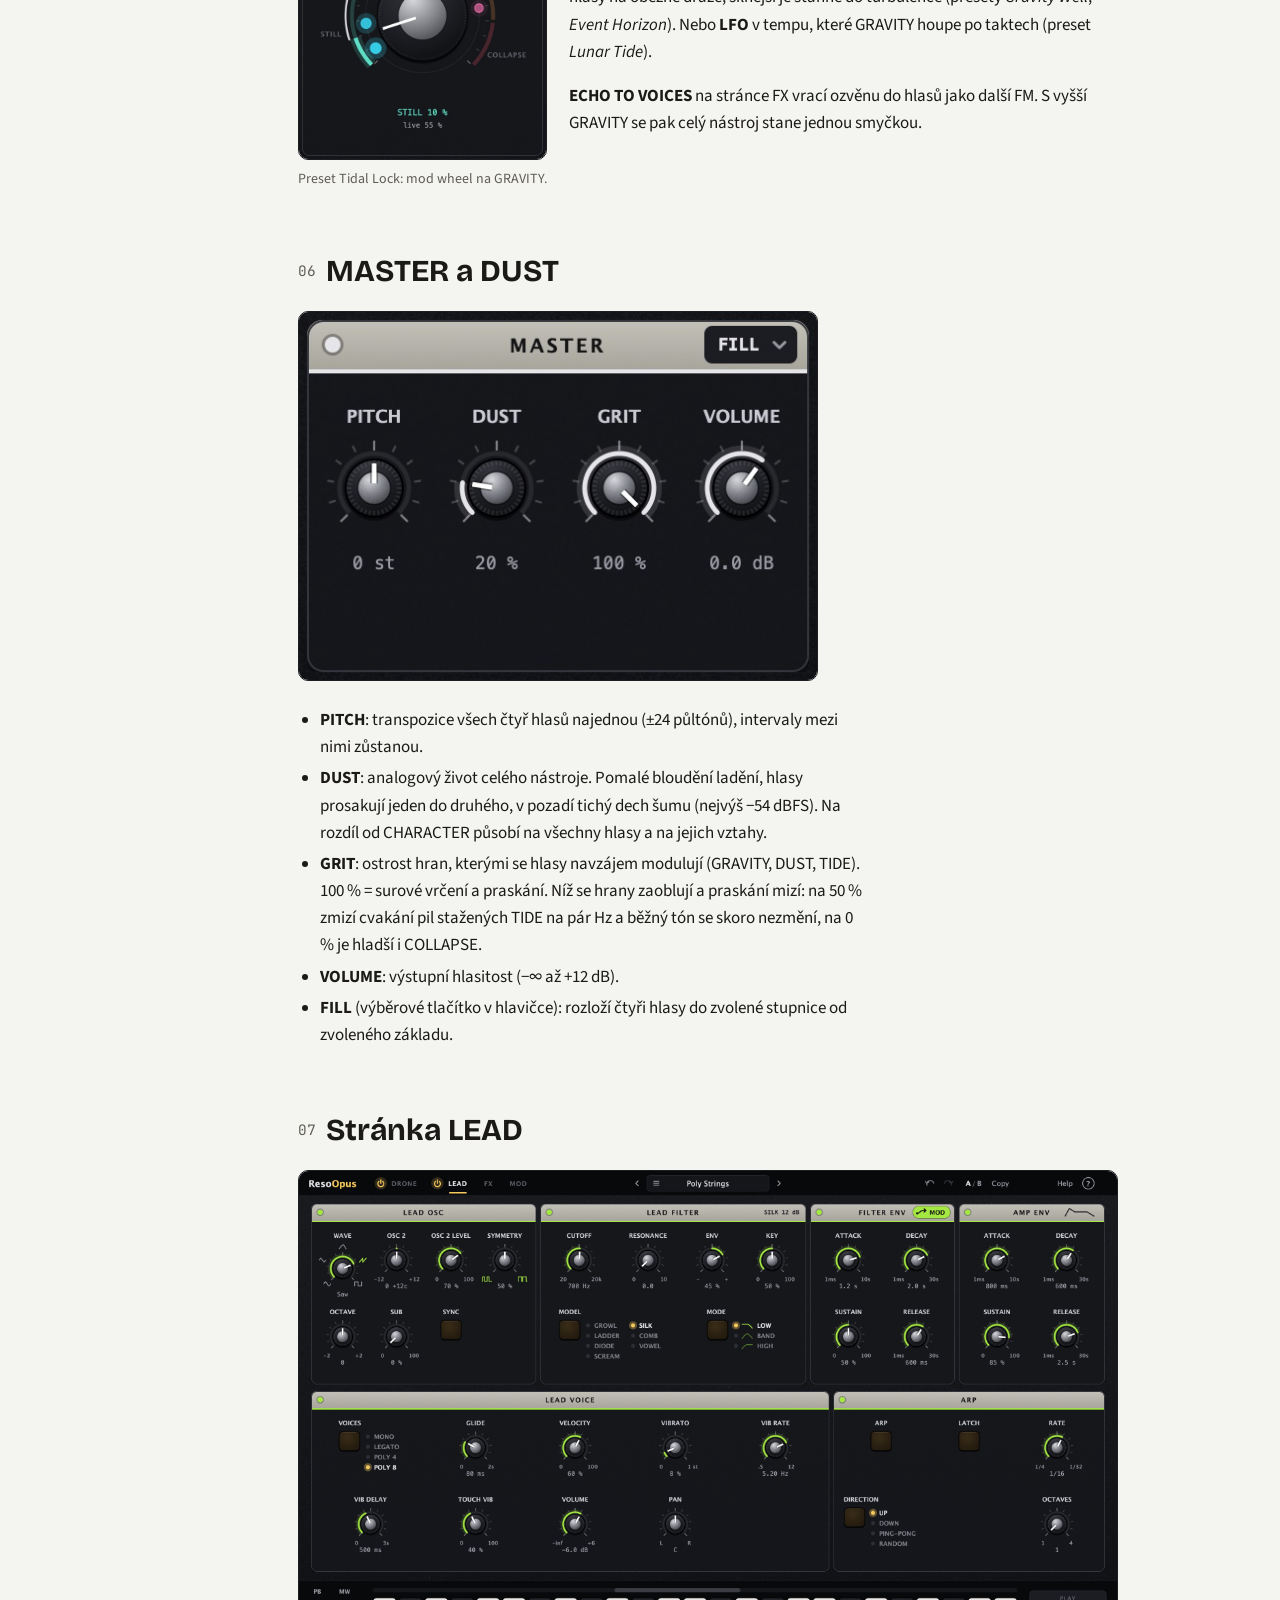
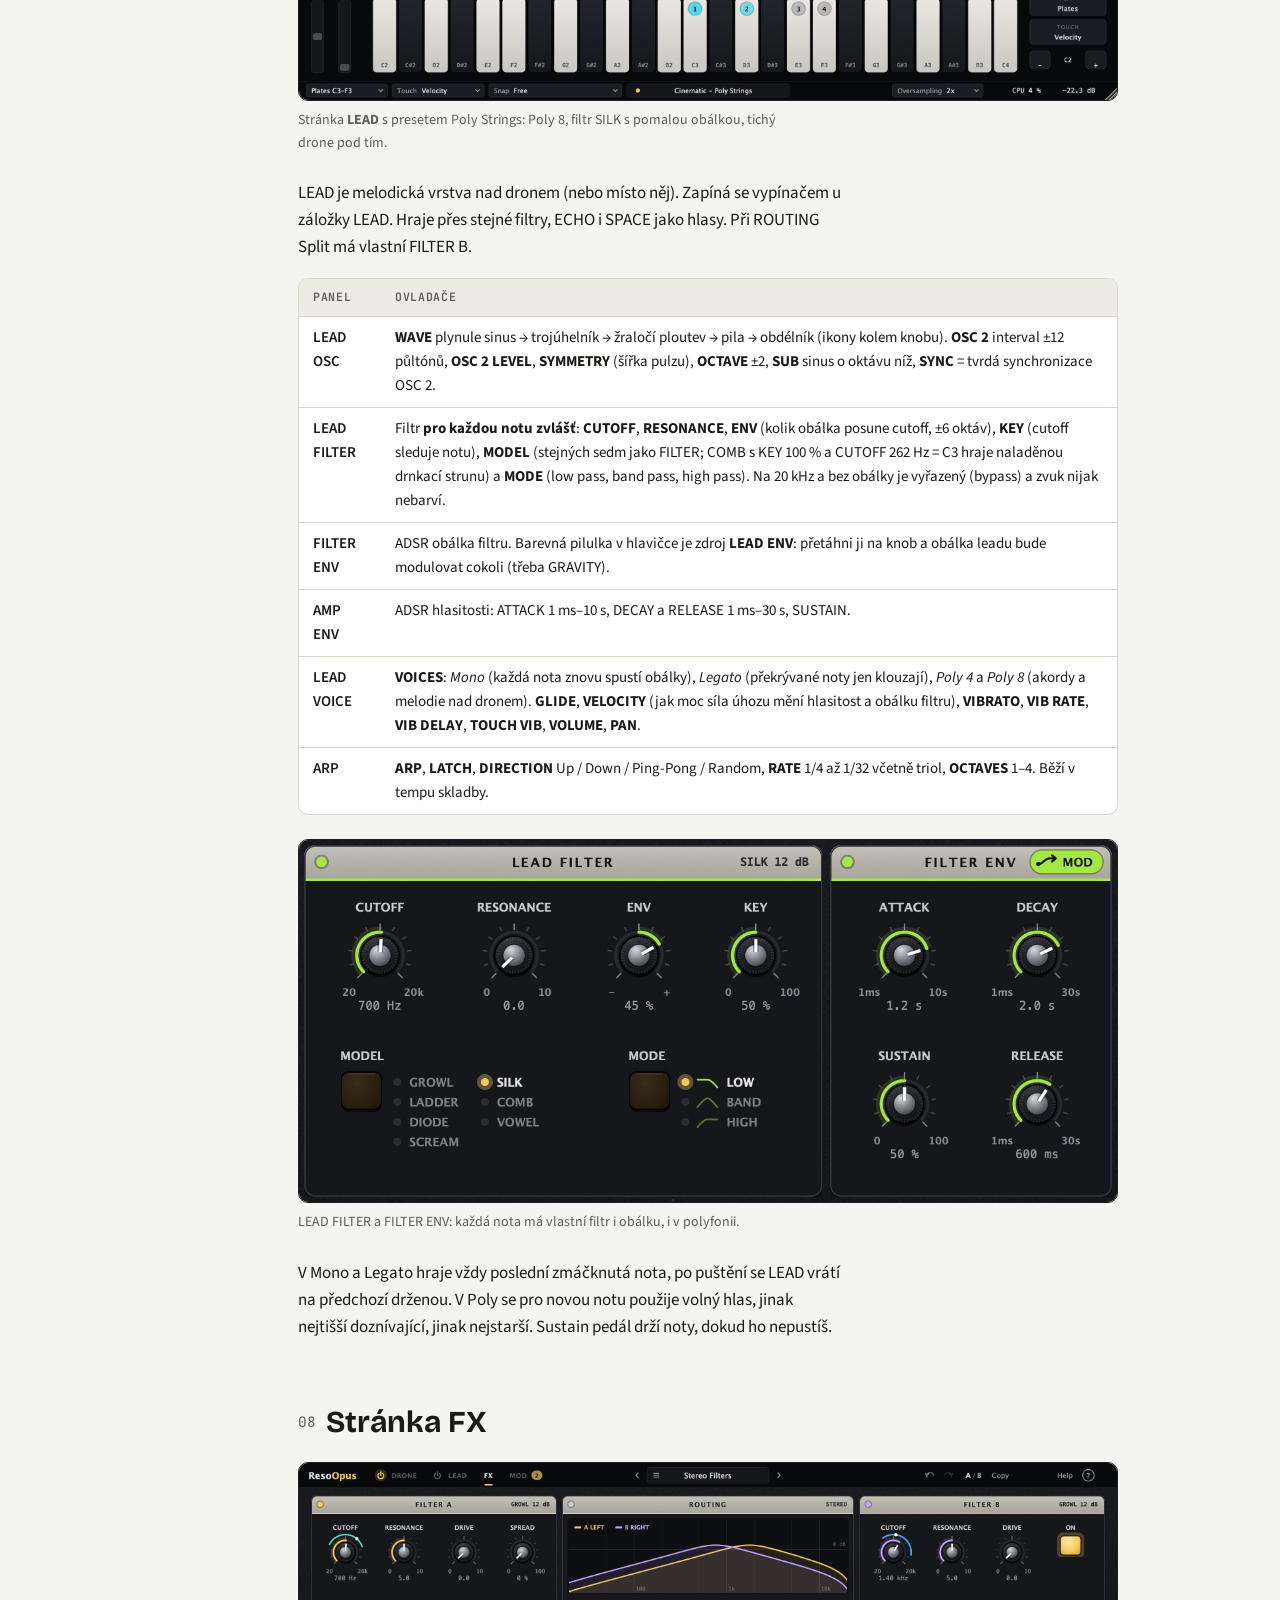
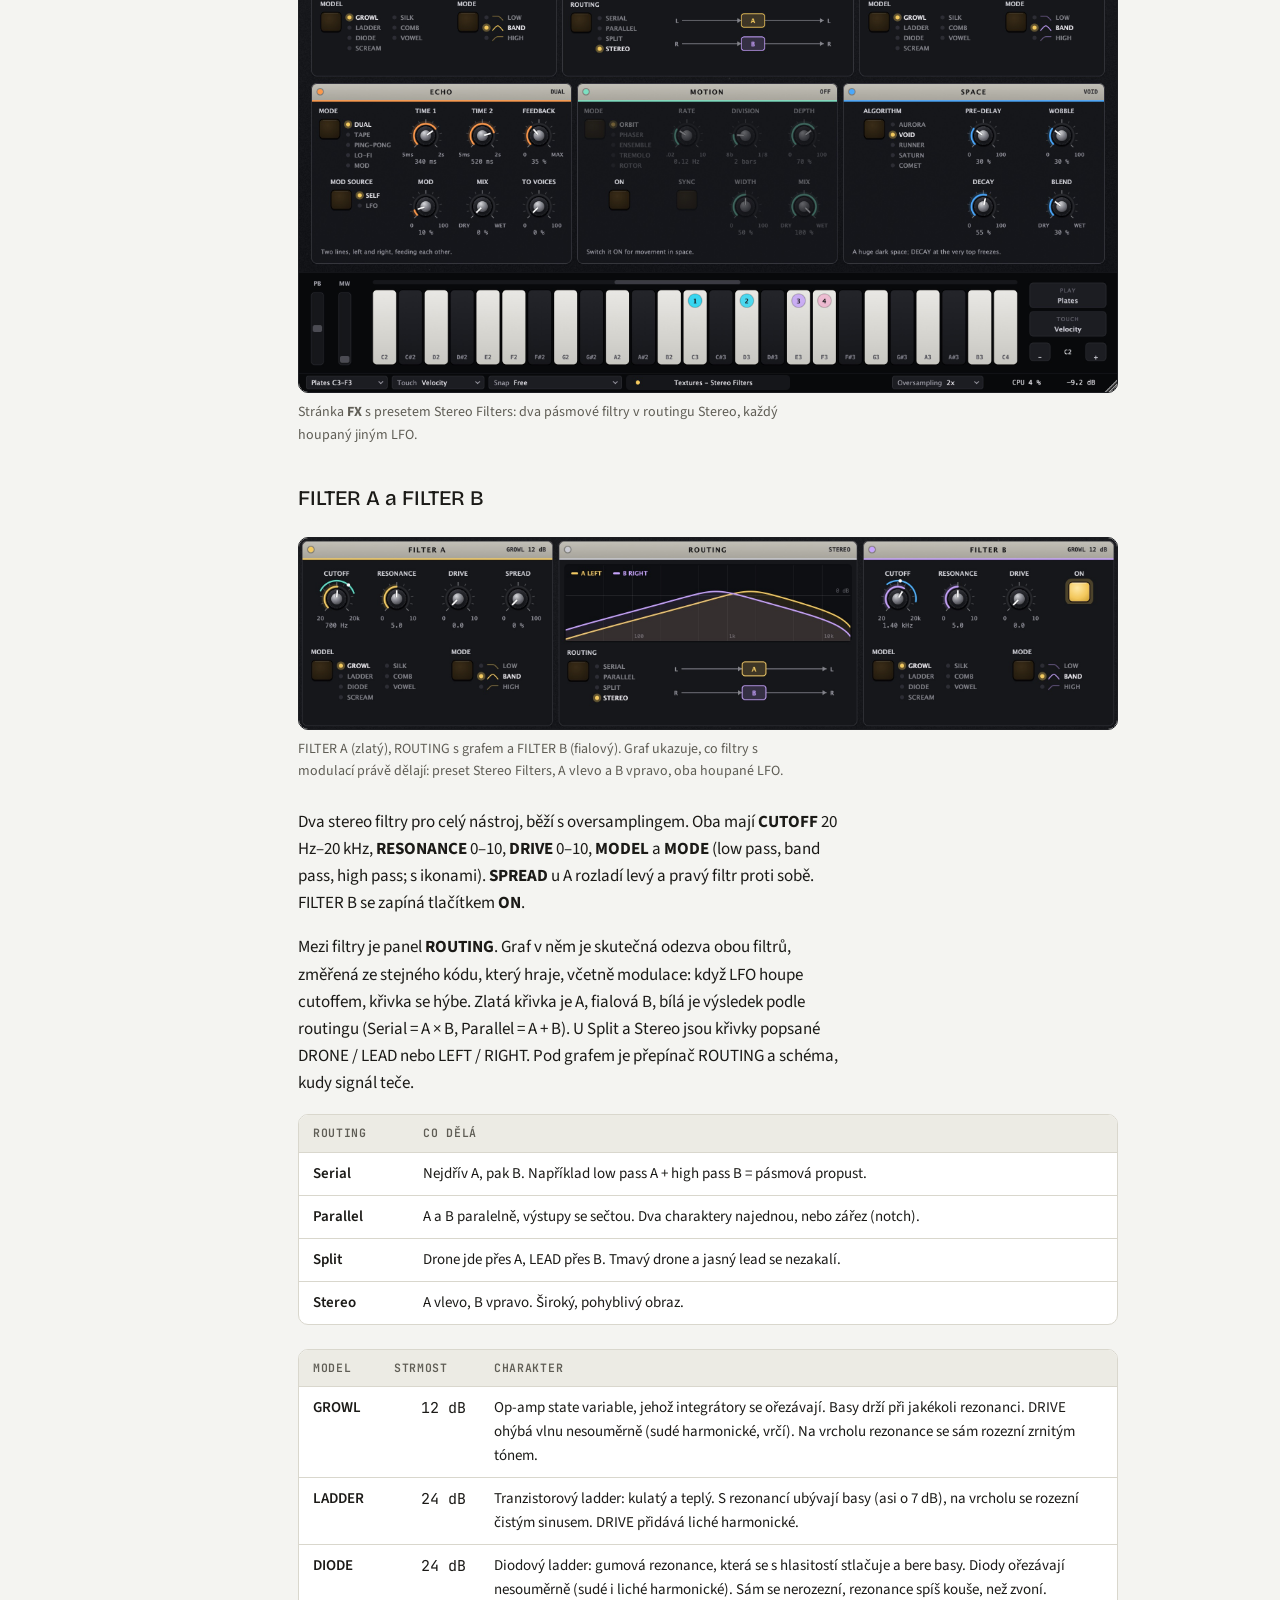
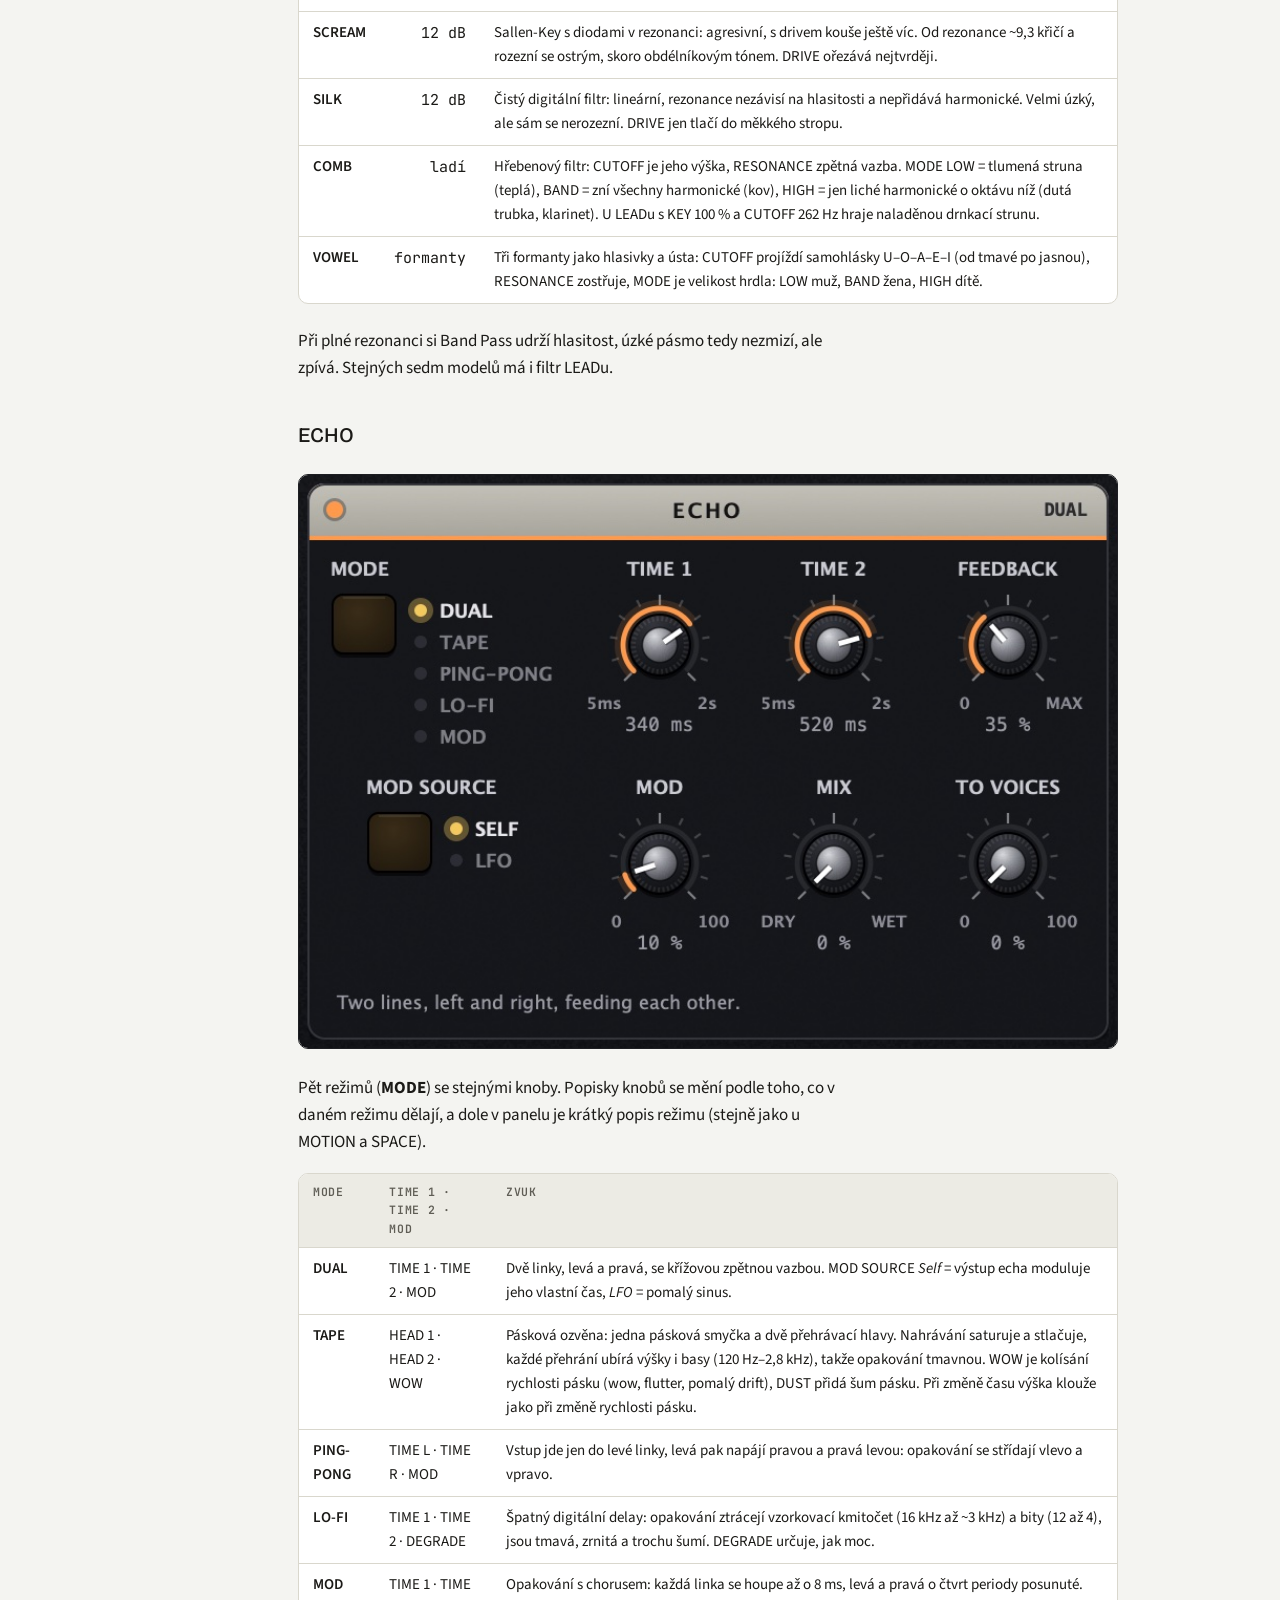
==== commit 3e1a2bc4: "FX: krátký popis režimu dole v panelech ECHO, MOTION a SPACE (patička ModulePanel) Co-Authored-By: C" ====
--- a/docs/manual/index.html
+++ b/docs/manual/index.html
@@ -268,7 +268,7 @@
     <p>Při plné rezonanci si Band Pass udrží hlasitost, úzké pásmo tedy nezmizí, ale zpívá. Stejných sedm modelů má i filtr LEADu.</p>
     <h3>ECHO</h3>
     <figure class="shot"><img src="img/echo.jpg" alt="ECHO" width="780" height="546" loading="lazy"></figure>
-    <p>Pět režimů (<strong>MODE</strong>) se stejnými knoby. Popisky knobů se mění podle toho, co v daném režimu dělají.</p>
+    <p>Pět režimů (<strong>MODE</strong>) se stejnými knoby. Popisky knobů se mění podle toho, co v daném režimu dělají, a dole v panelu je krátký popis režimu (stejně jako u MOTION a SPACE).</p>
     <div class="table-wrap"><table>
       <thead><tr><th>MODE</th><th>TIME 1 · TIME 2 · MOD</th><th>Zvuk</th></tr></thead>
       <tbody>
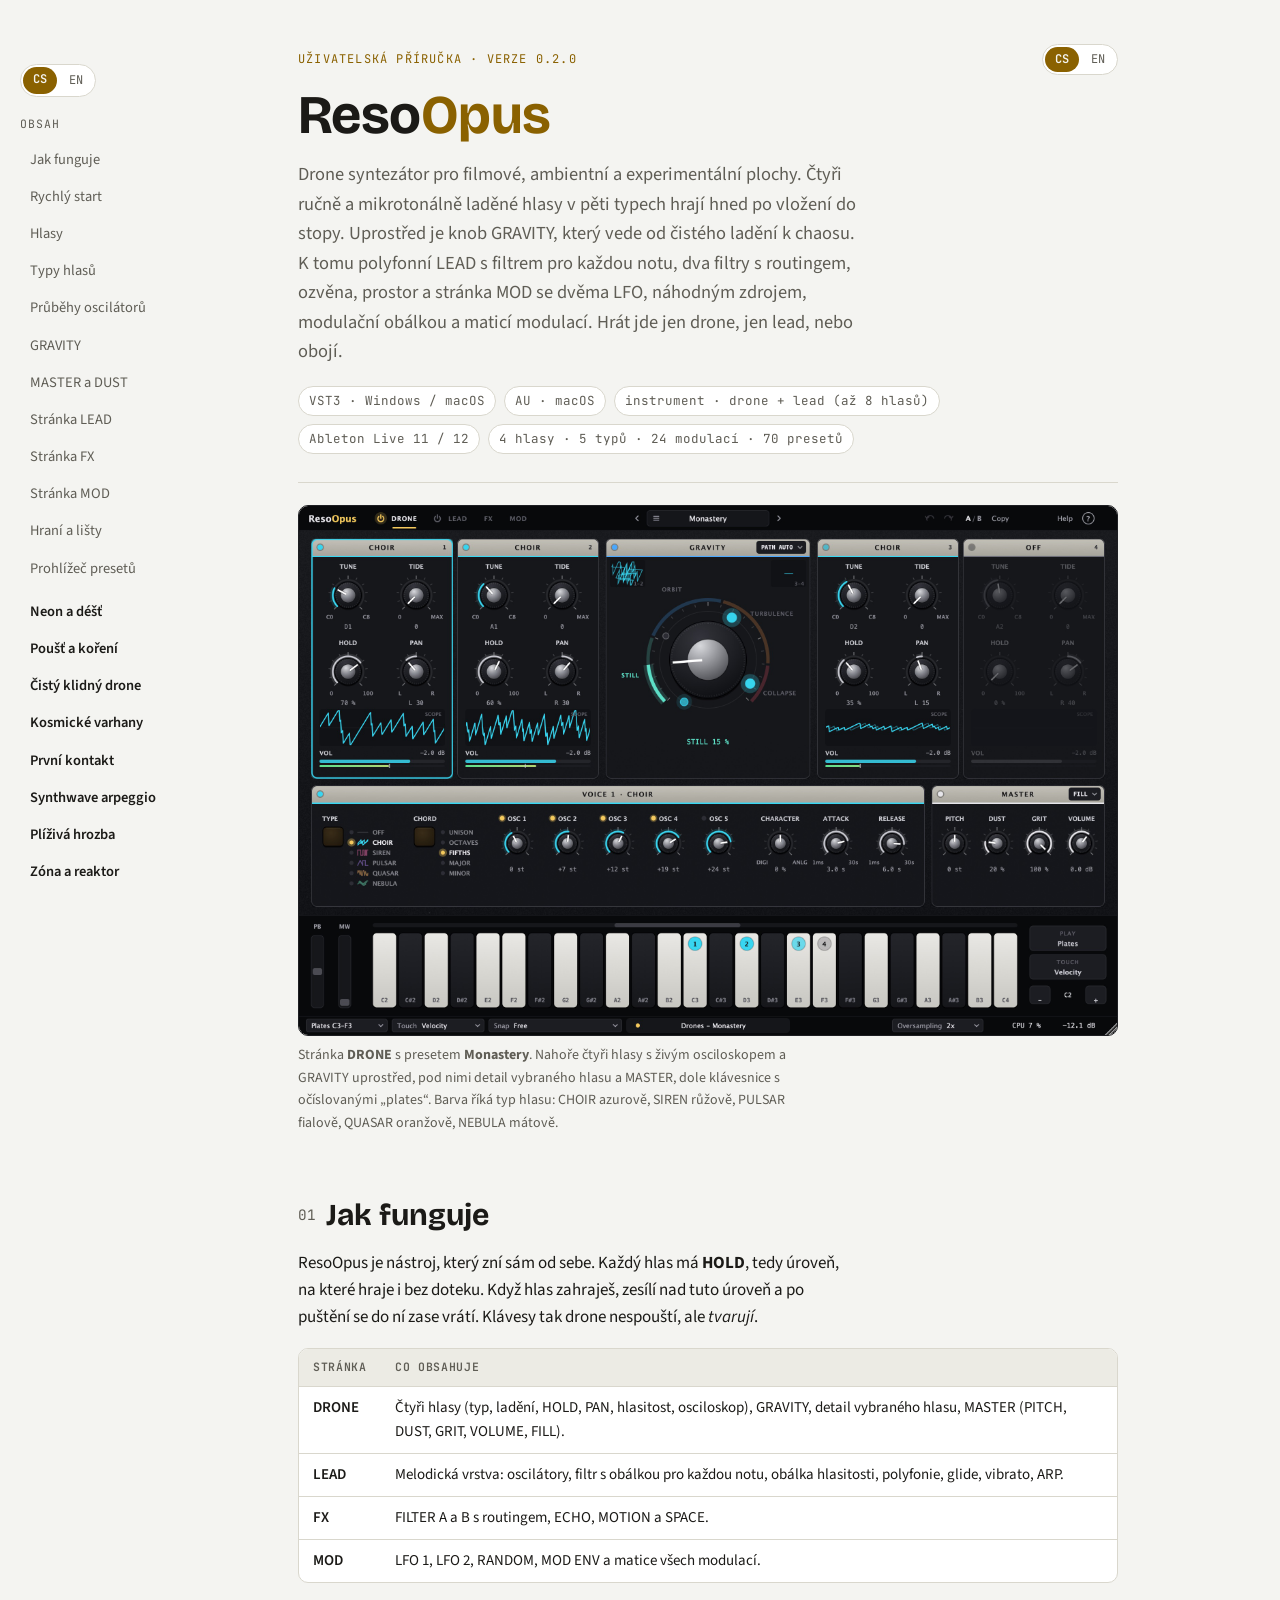
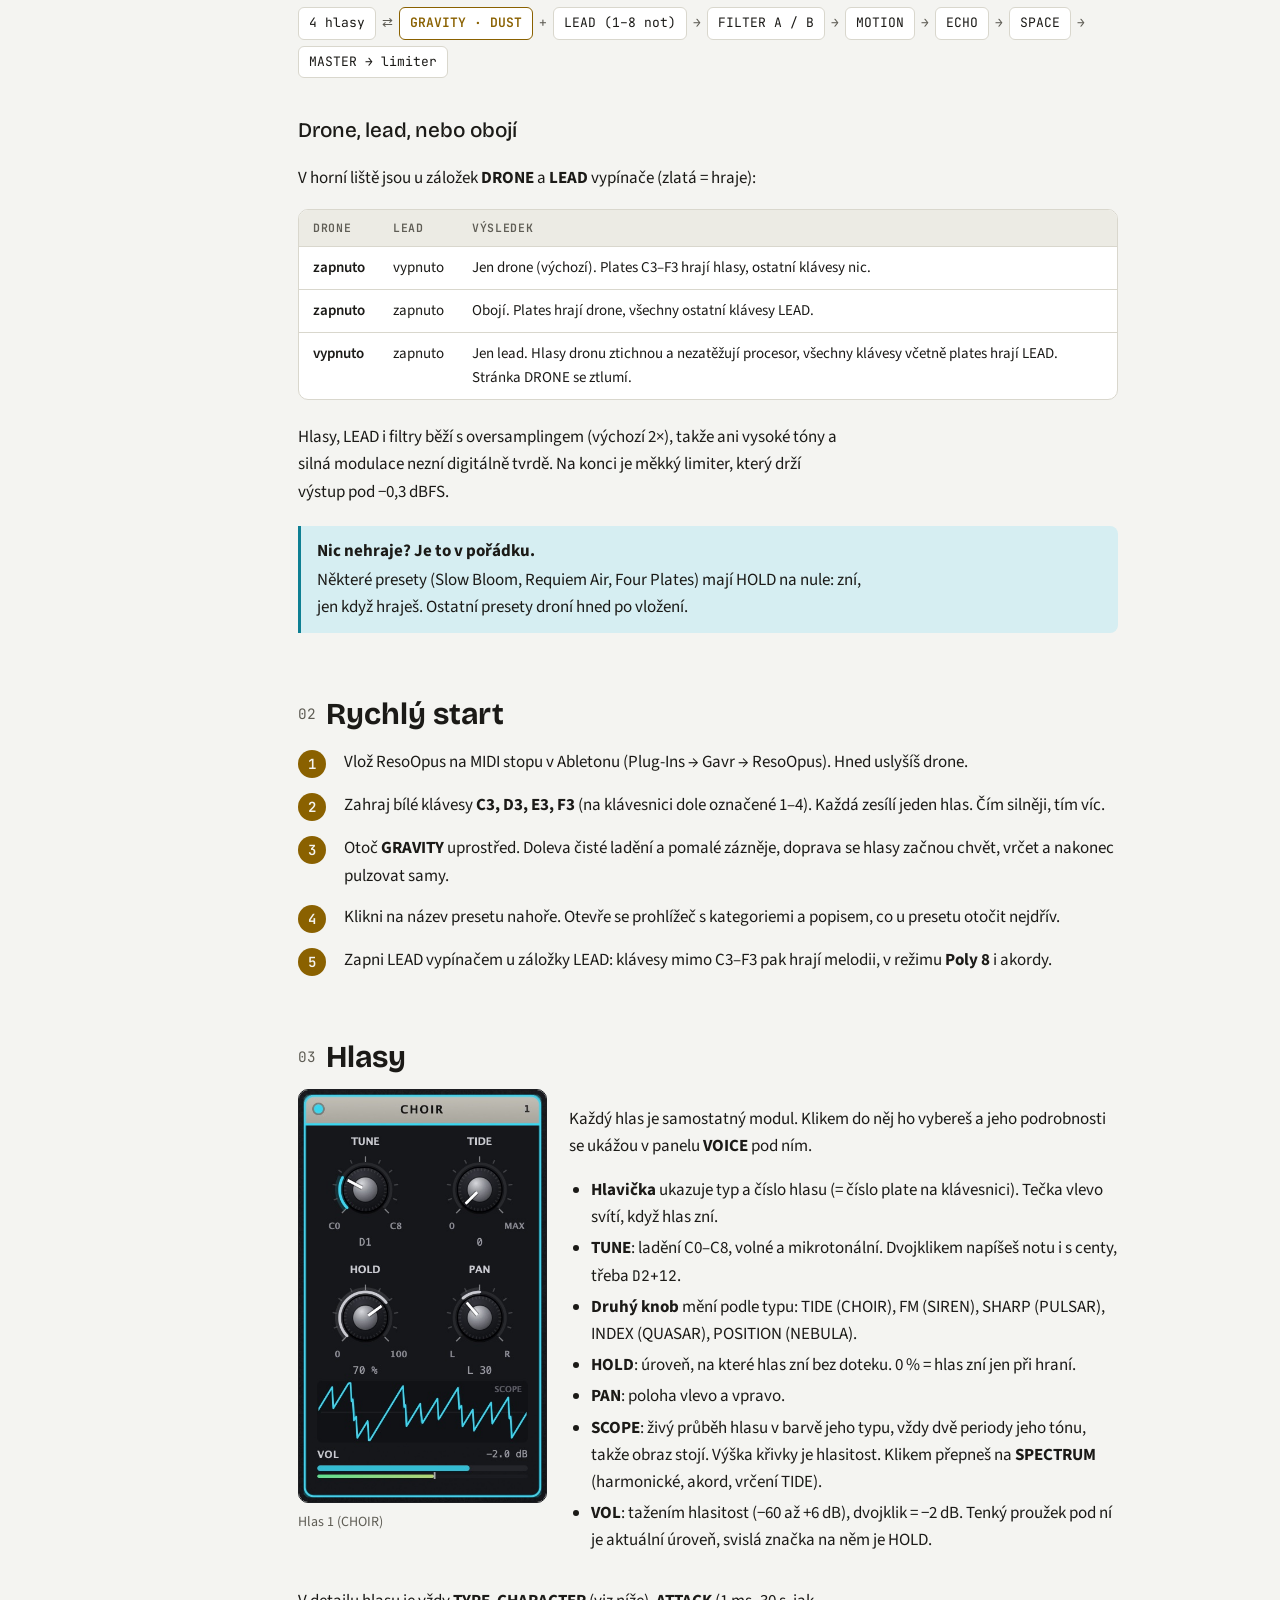
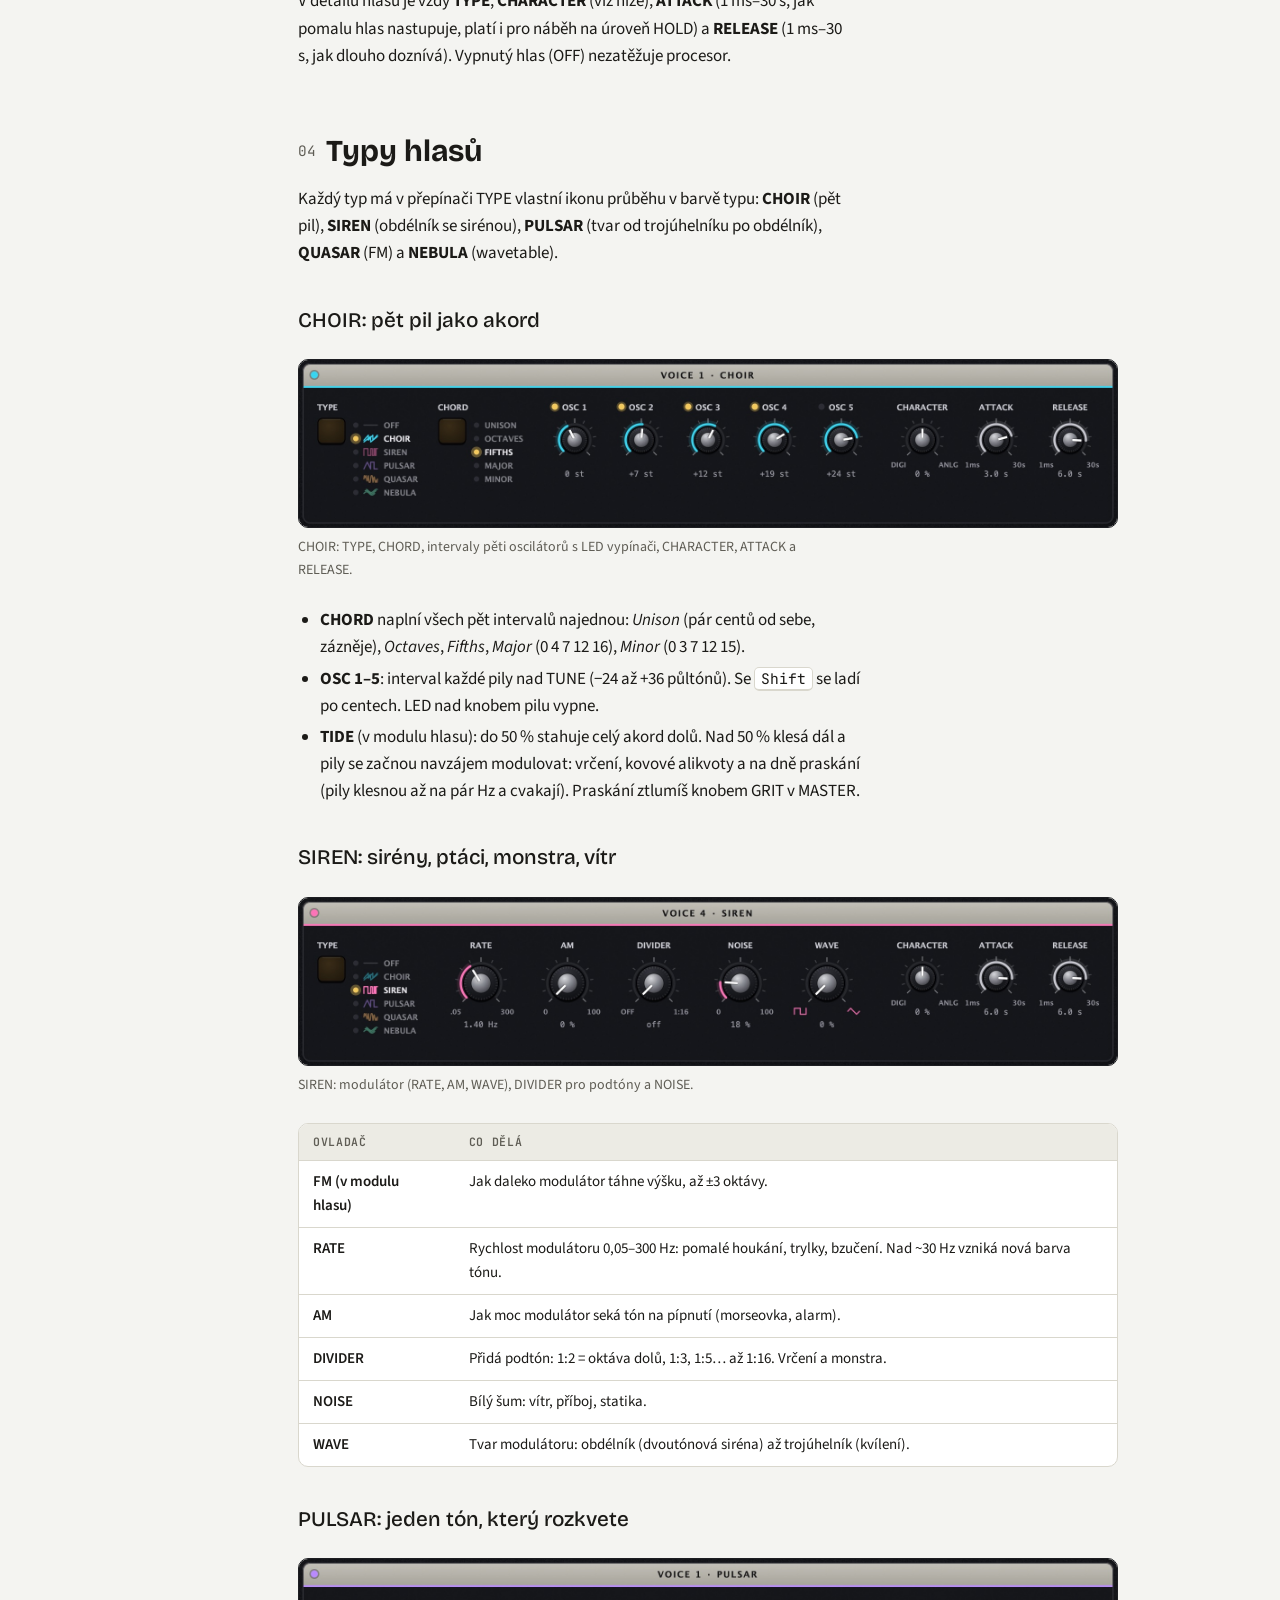
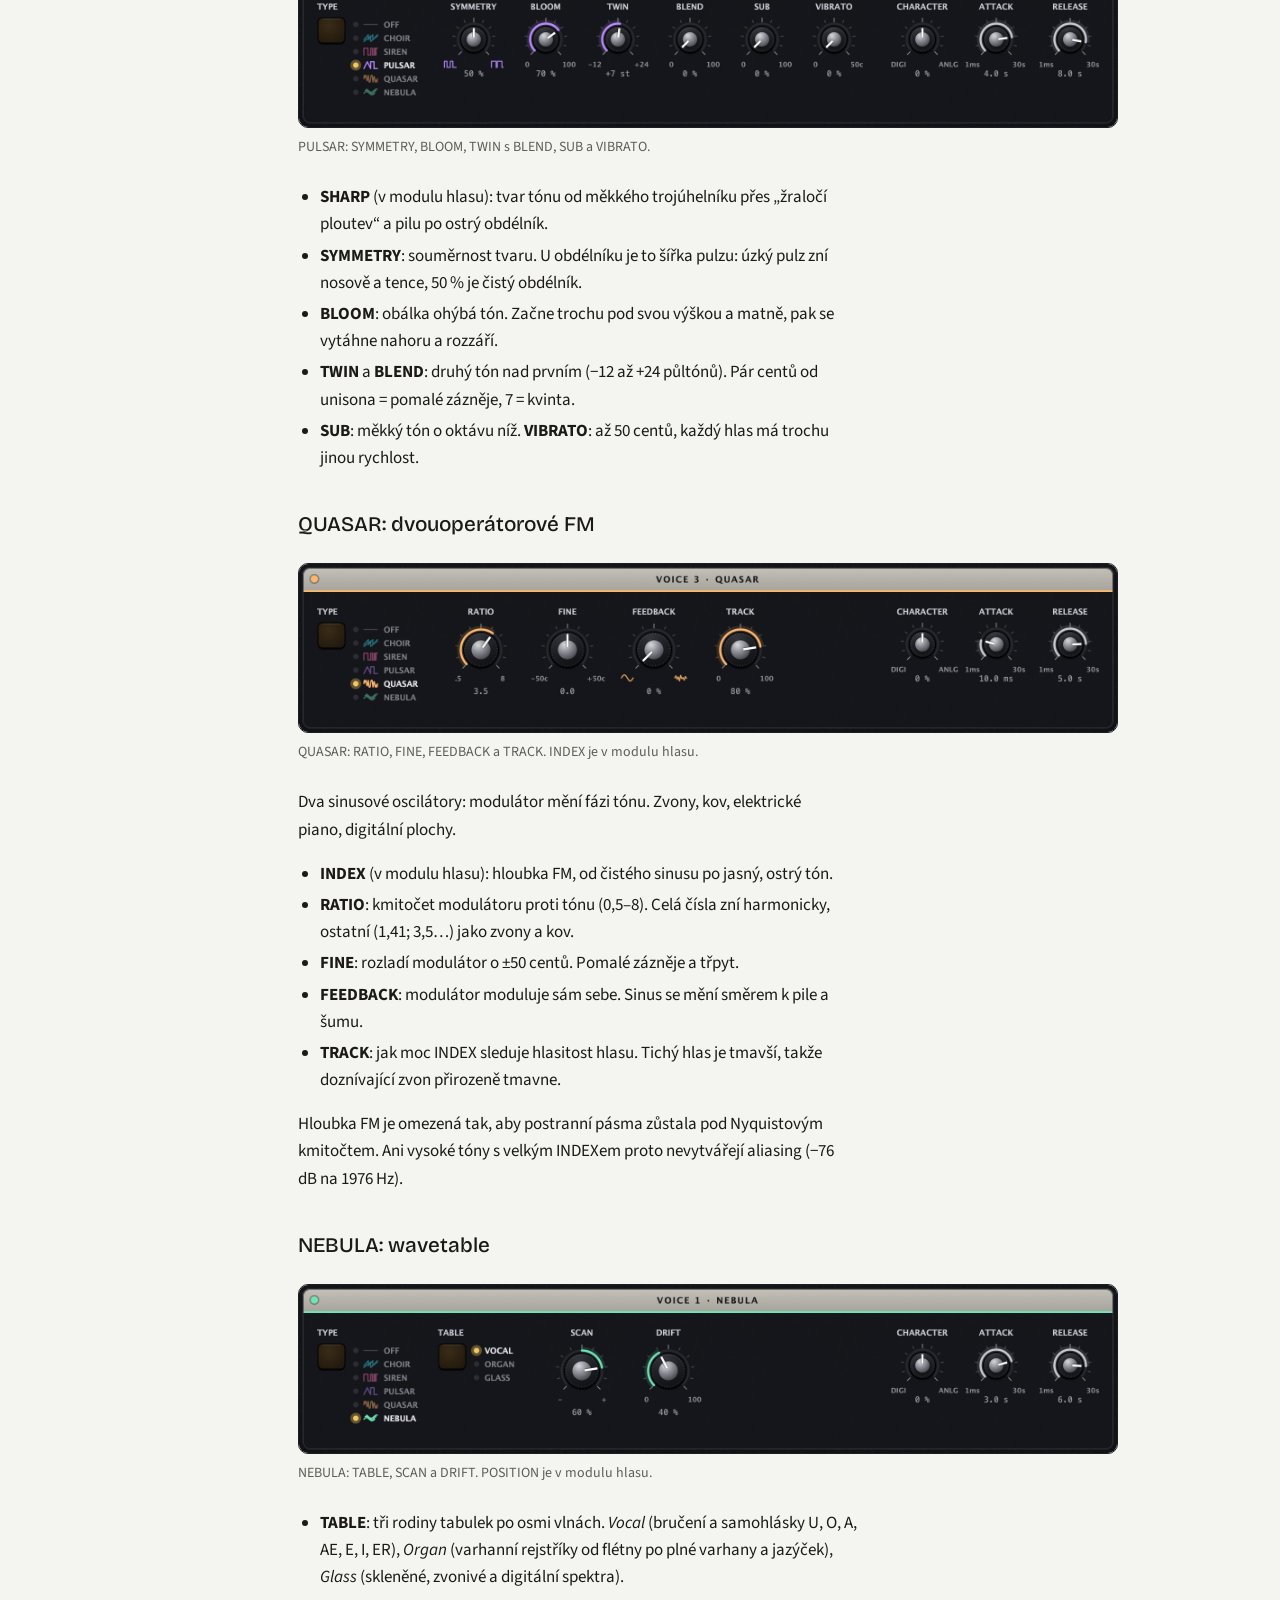
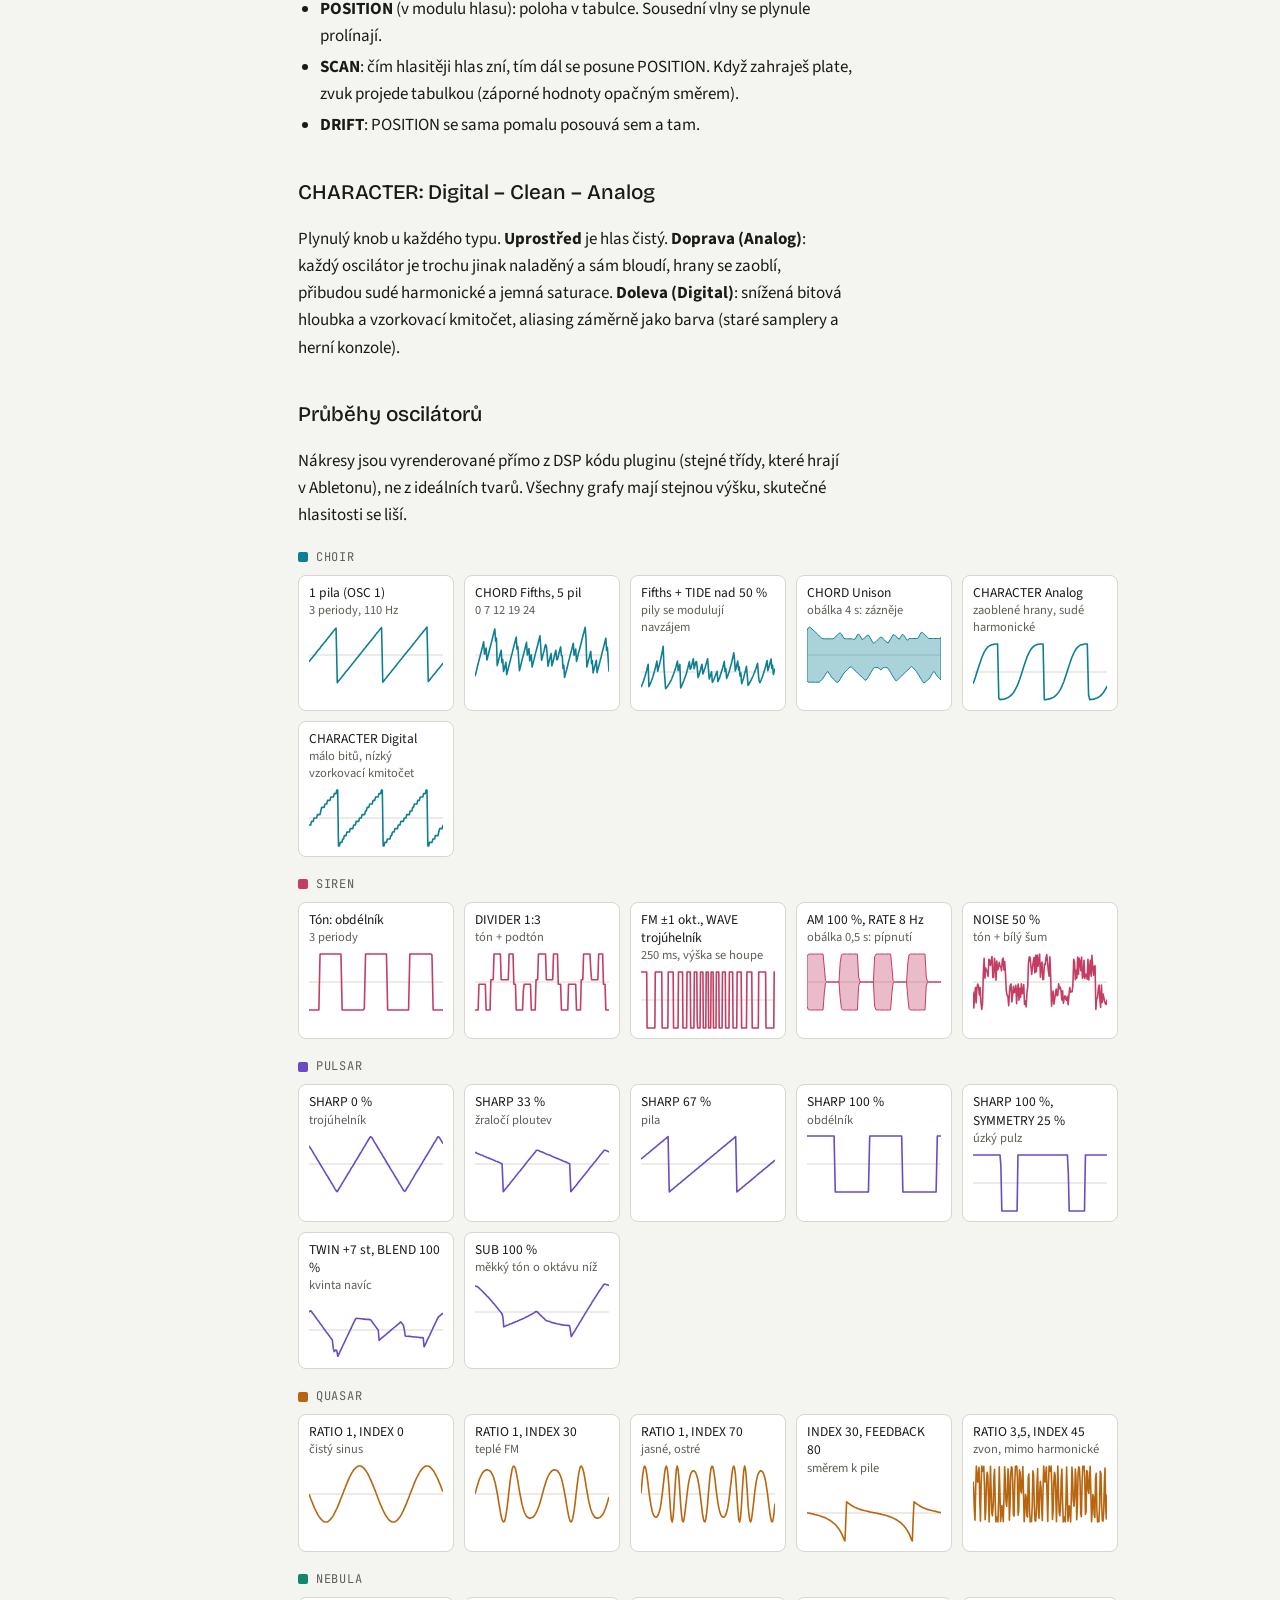
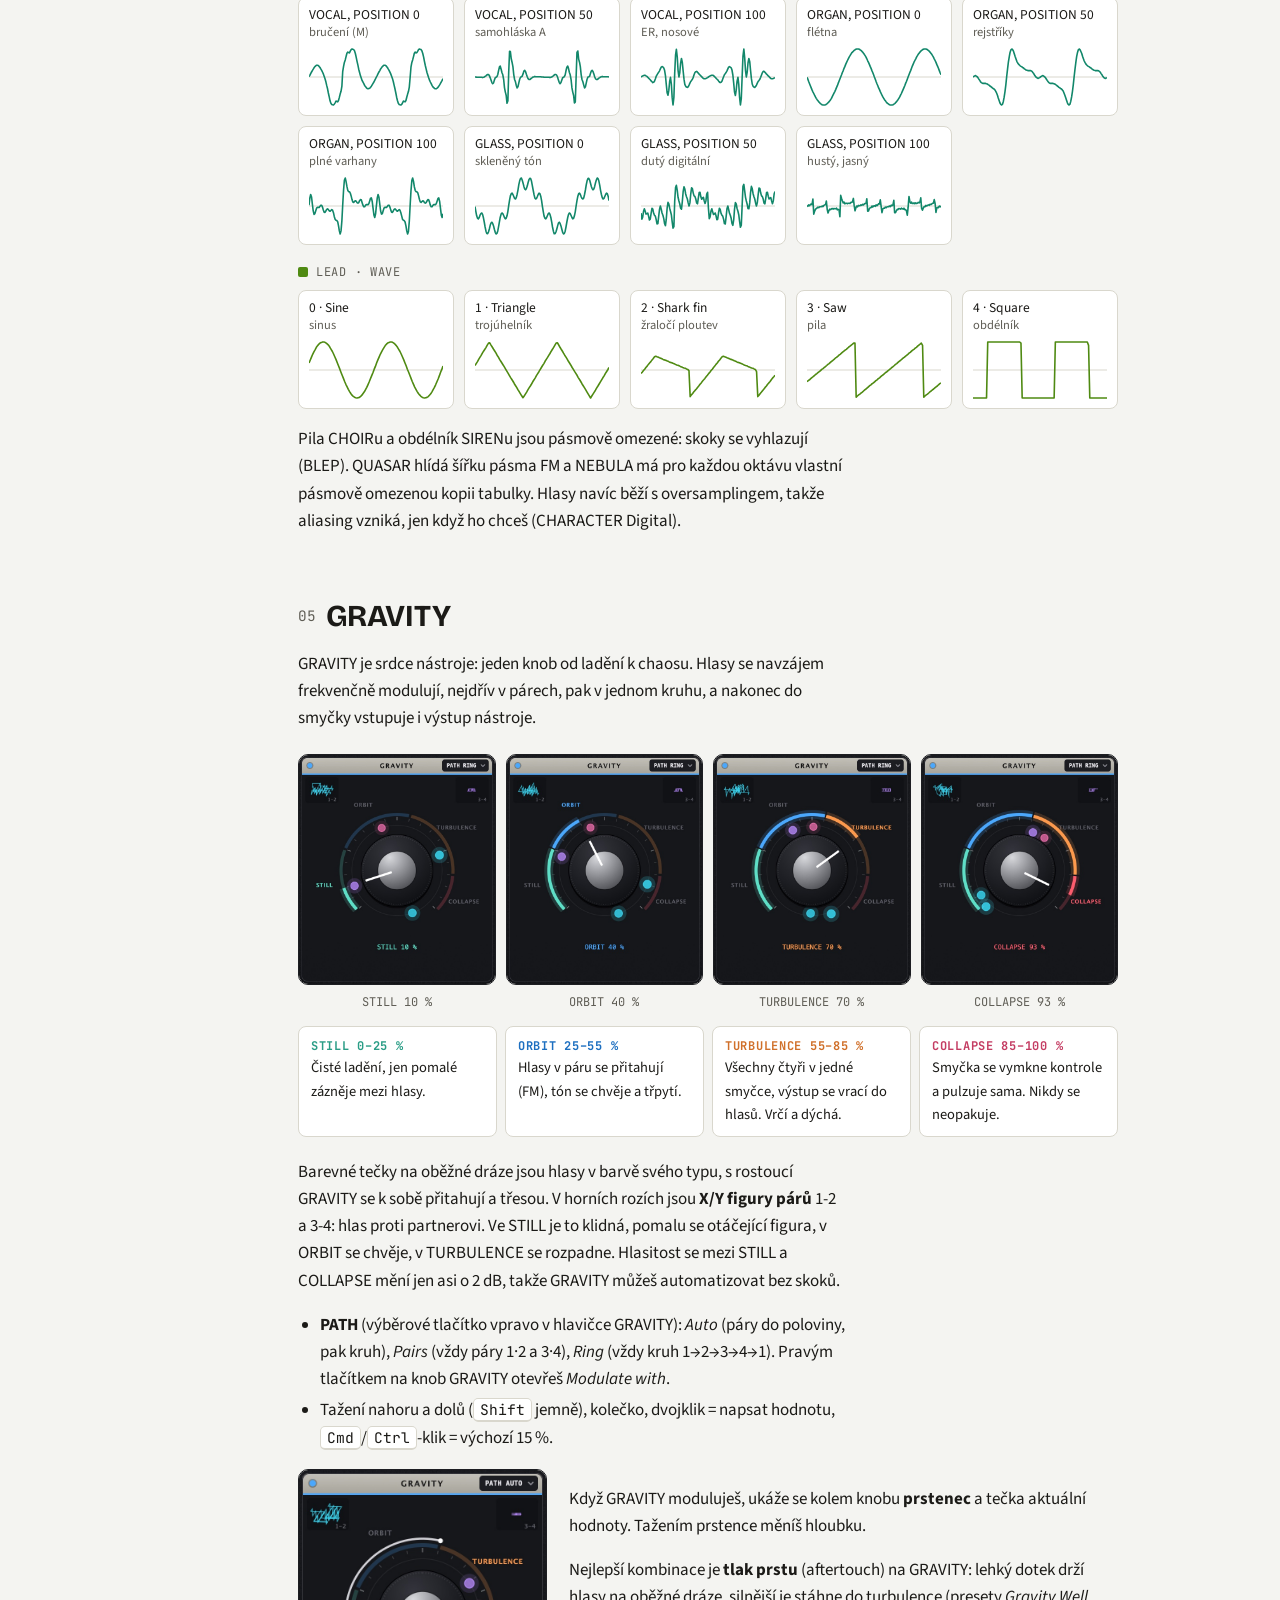
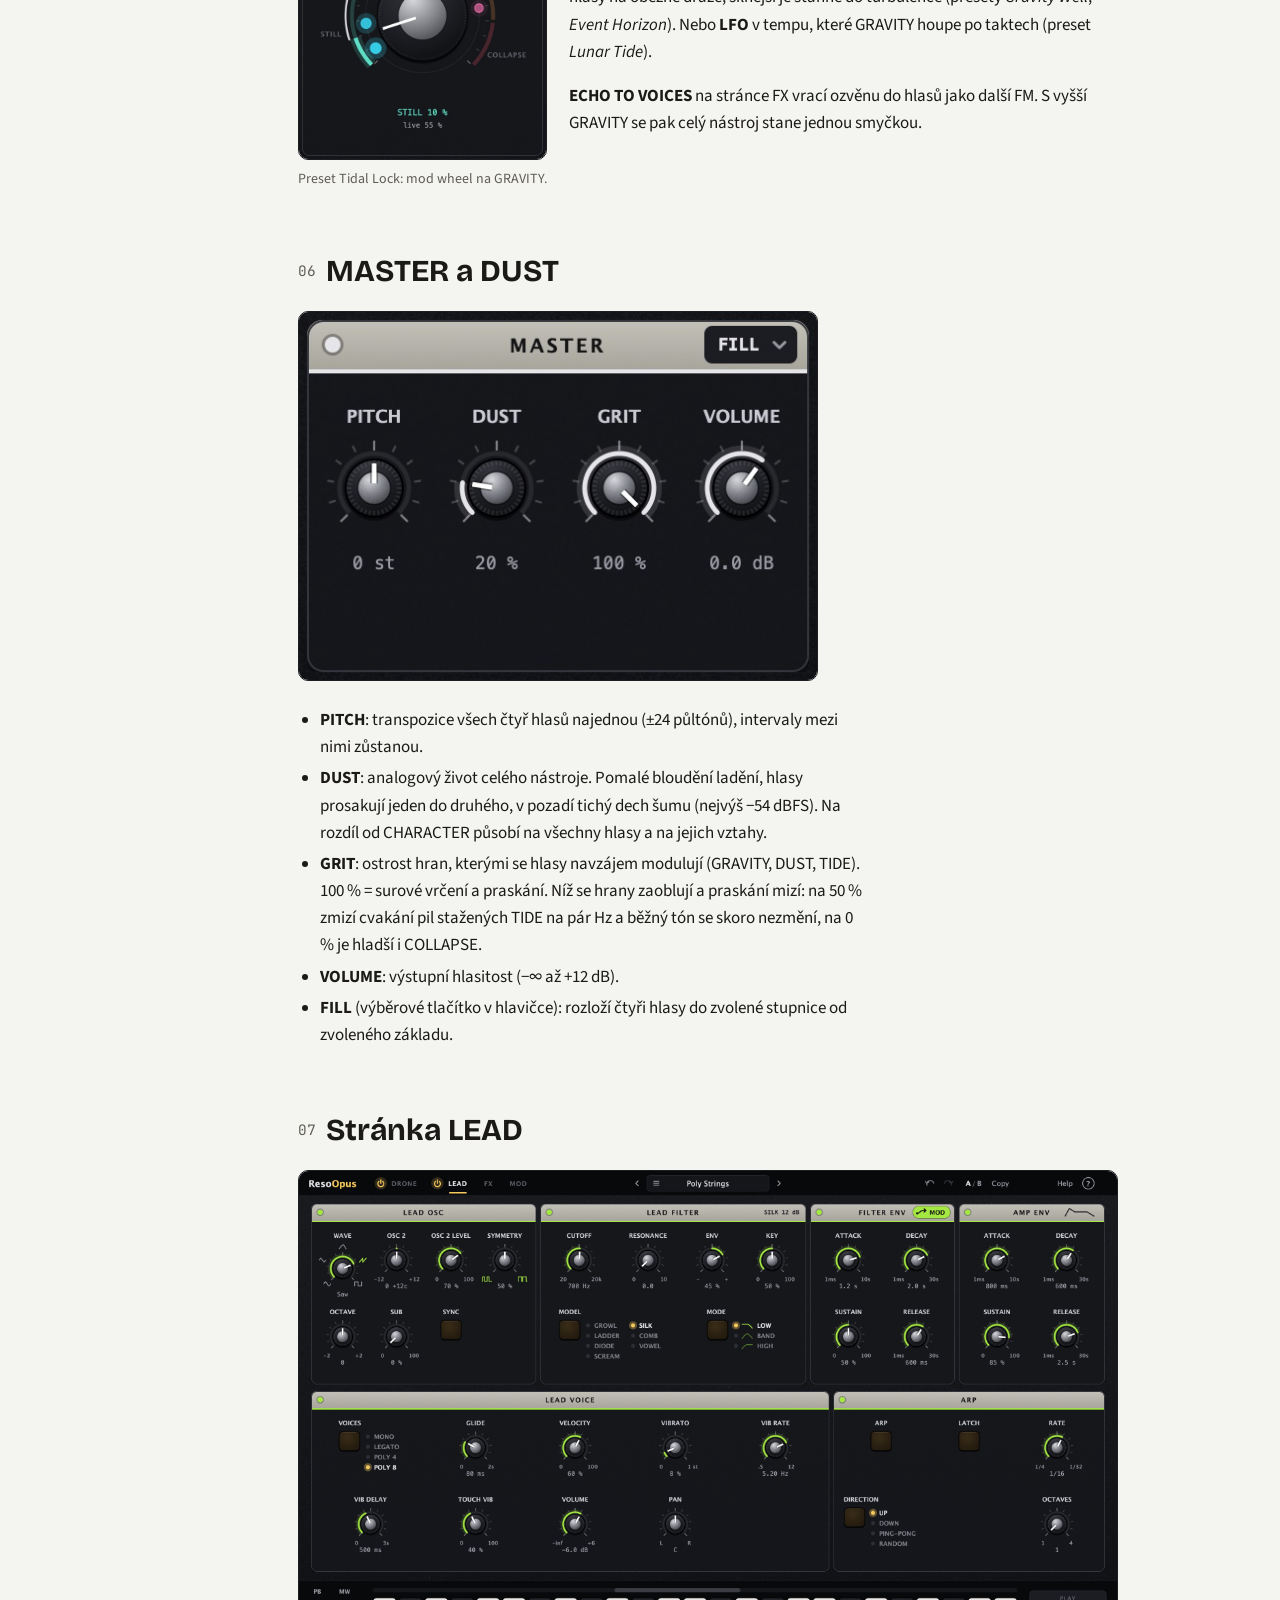
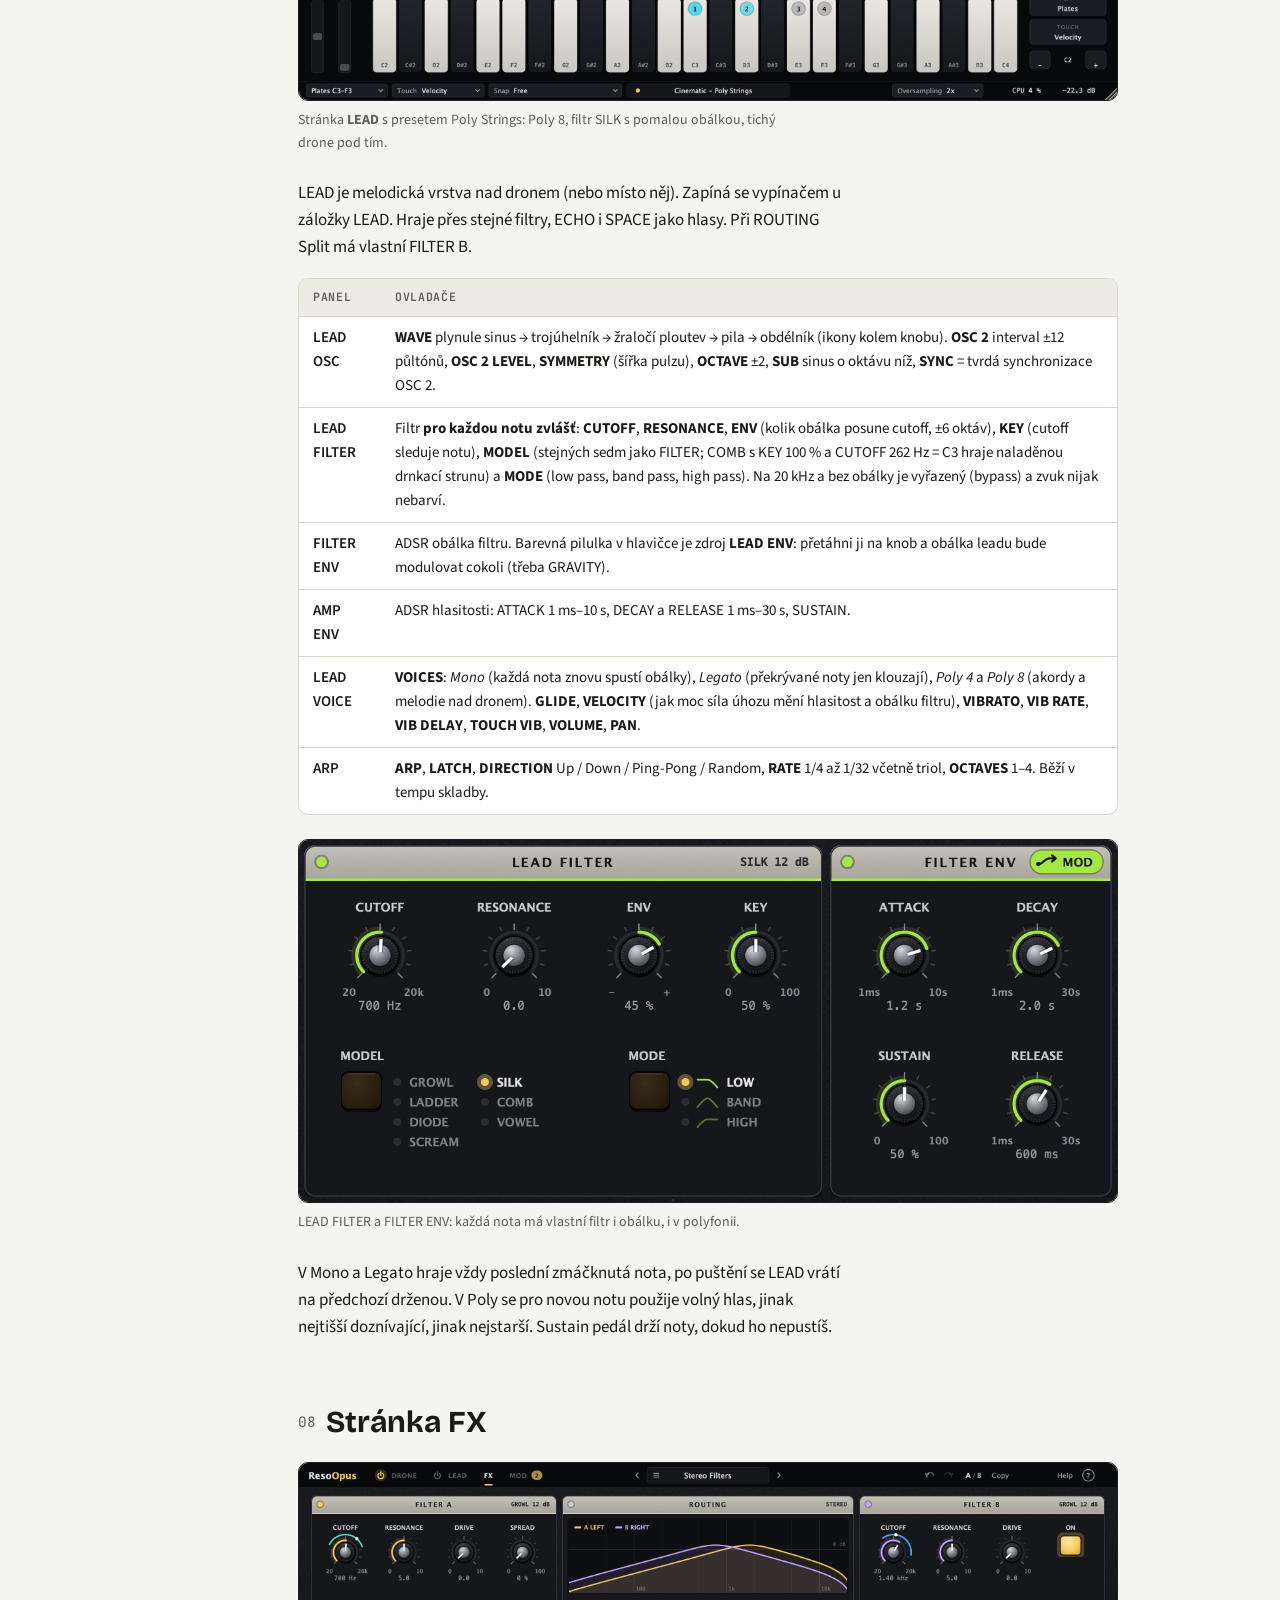
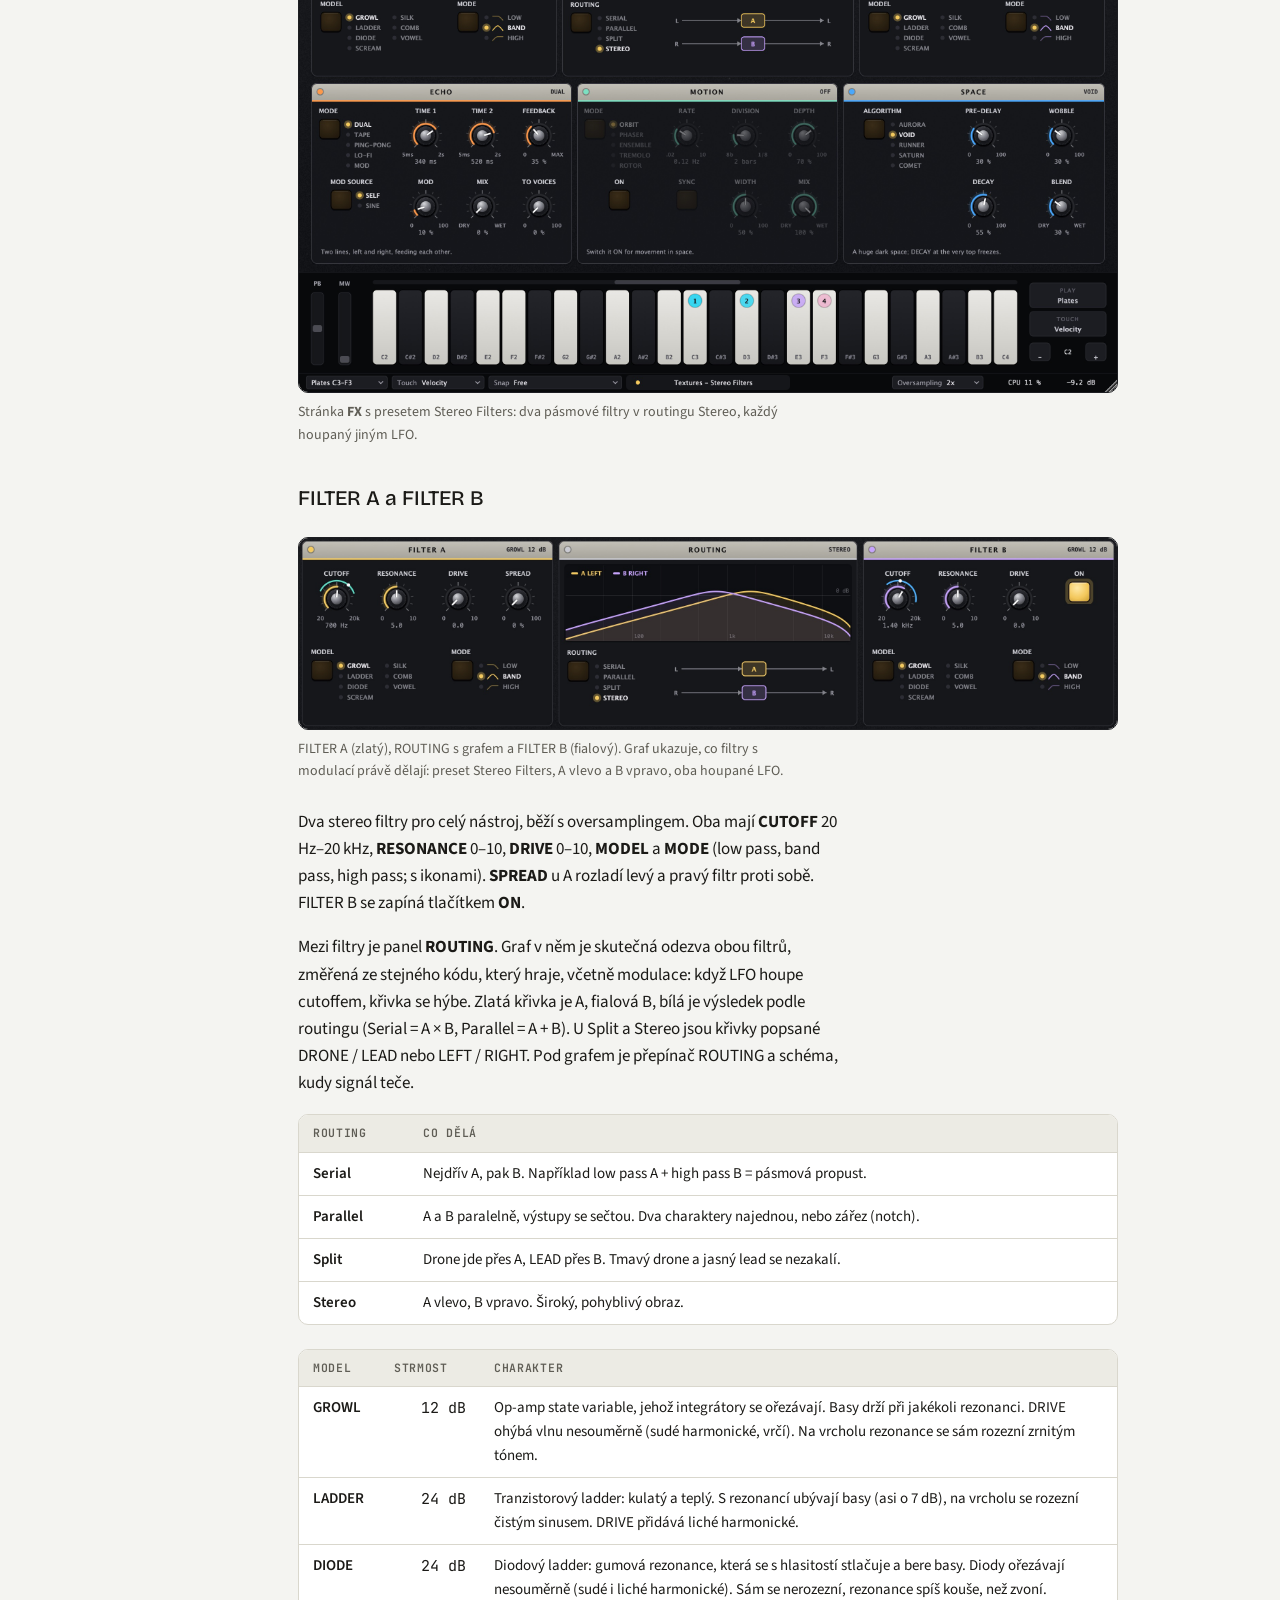
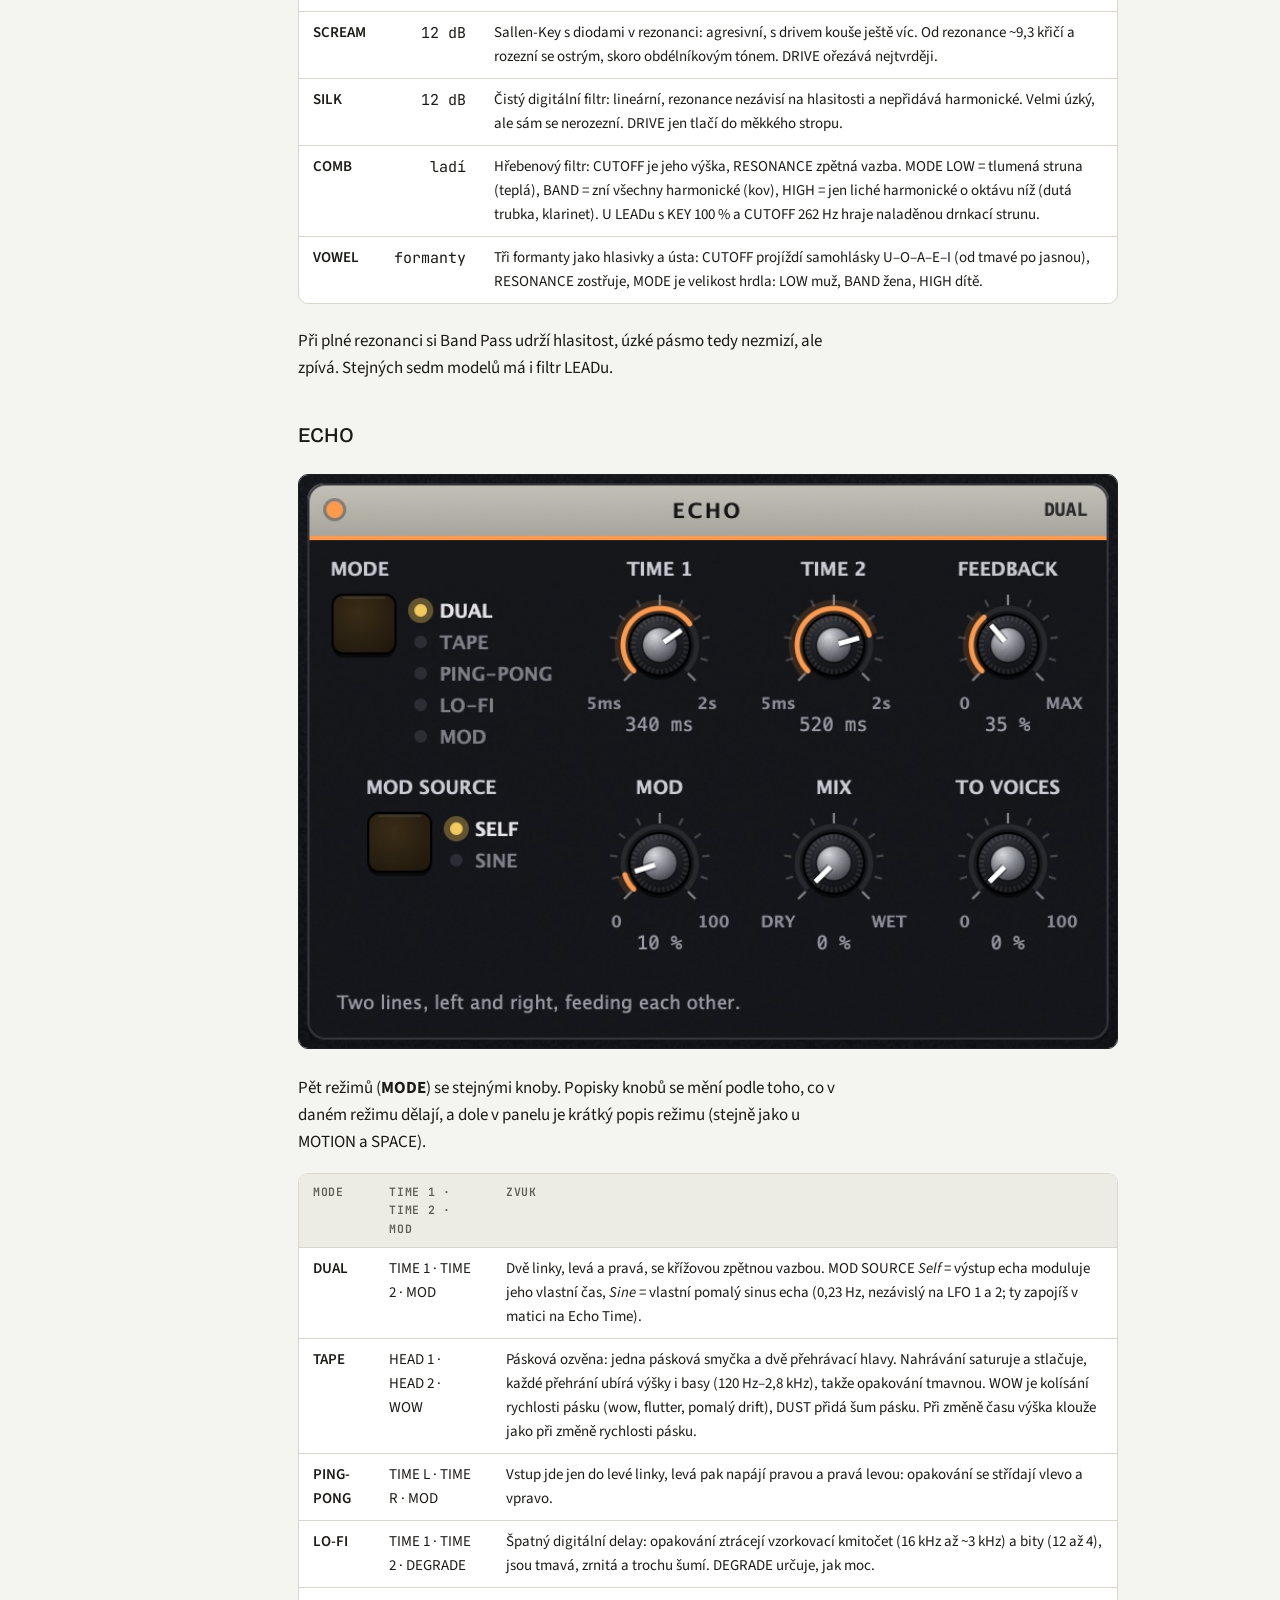
==== commit 6478e04c: "ECHO MOD SOURCE: LFO přejmenováno na SINE (vlastní pomalý sinus echa, ne LFO 1/2), nápověda a příruč" ====
--- a/docs/manual/index.html
+++ b/docs/manual/index.html
@@ -272,7 +272,7 @@
     <div class="table-wrap"><table>
       <thead><tr><th>MODE</th><th>TIME 1 · TIME 2 · MOD</th><th>Zvuk</th></tr></thead>
       <tbody>
-        <tr><td>DUAL</td><td>TIME 1 · TIME 2 · MOD</td><td>Dvě linky, levá a pravá, se křížovou zpětnou vazbou. MOD SOURCE <em>Self</em> = výstup echa moduluje jeho vlastní čas, <em>LFO</em> = pomalý sinus.</td></tr>
+        <tr><td>DUAL</td><td>TIME 1 · TIME 2 · MOD</td><td>Dvě linky, levá a pravá, se křížovou zpětnou vazbou. MOD SOURCE <em>Self</em> = výstup echa moduluje jeho vlastní čas, <em>Sine</em> = vlastní pomalý sinus echa (0,23 Hz, nezávislý na LFO 1 a 2; ty zapojíš v matici na Echo Time).</td></tr>
         <tr><td>TAPE</td><td>HEAD 1 · HEAD 2 · WOW</td><td>Pásková ozvěna: jedna pásková smyčka a dvě přehrávací hlavy. Nahrávání saturuje a stlačuje, každé přehrání ubírá výšky i basy (120 Hz–2,8 kHz), takže opakování tmavnou. WOW je kolísání rychlosti pásku (wow, flutter, pomalý drift), DUST přidá šum pásku. Při změně času výška klouže jako při změně rychlosti pásku.</td></tr>
         <tr><td>PING-PONG</td><td>TIME L · TIME R · MOD</td><td>Vstup jde jen do levé linky, levá pak napájí pravou a pravá levou: opakování se střídají vlevo a vpravo.</td></tr>
         <tr><td>LO-FI</td><td>TIME 1 · TIME 2 · DEGRADE</td><td>Špatný digitální delay: opakování ztrácejí vzorkovací kmitočet (16 kHz až ~3 kHz) a bity (12 až 4), jsou tmavá, zrnitá a trochu šumí. DEGRADE určuje, jak moc.</td></tr>
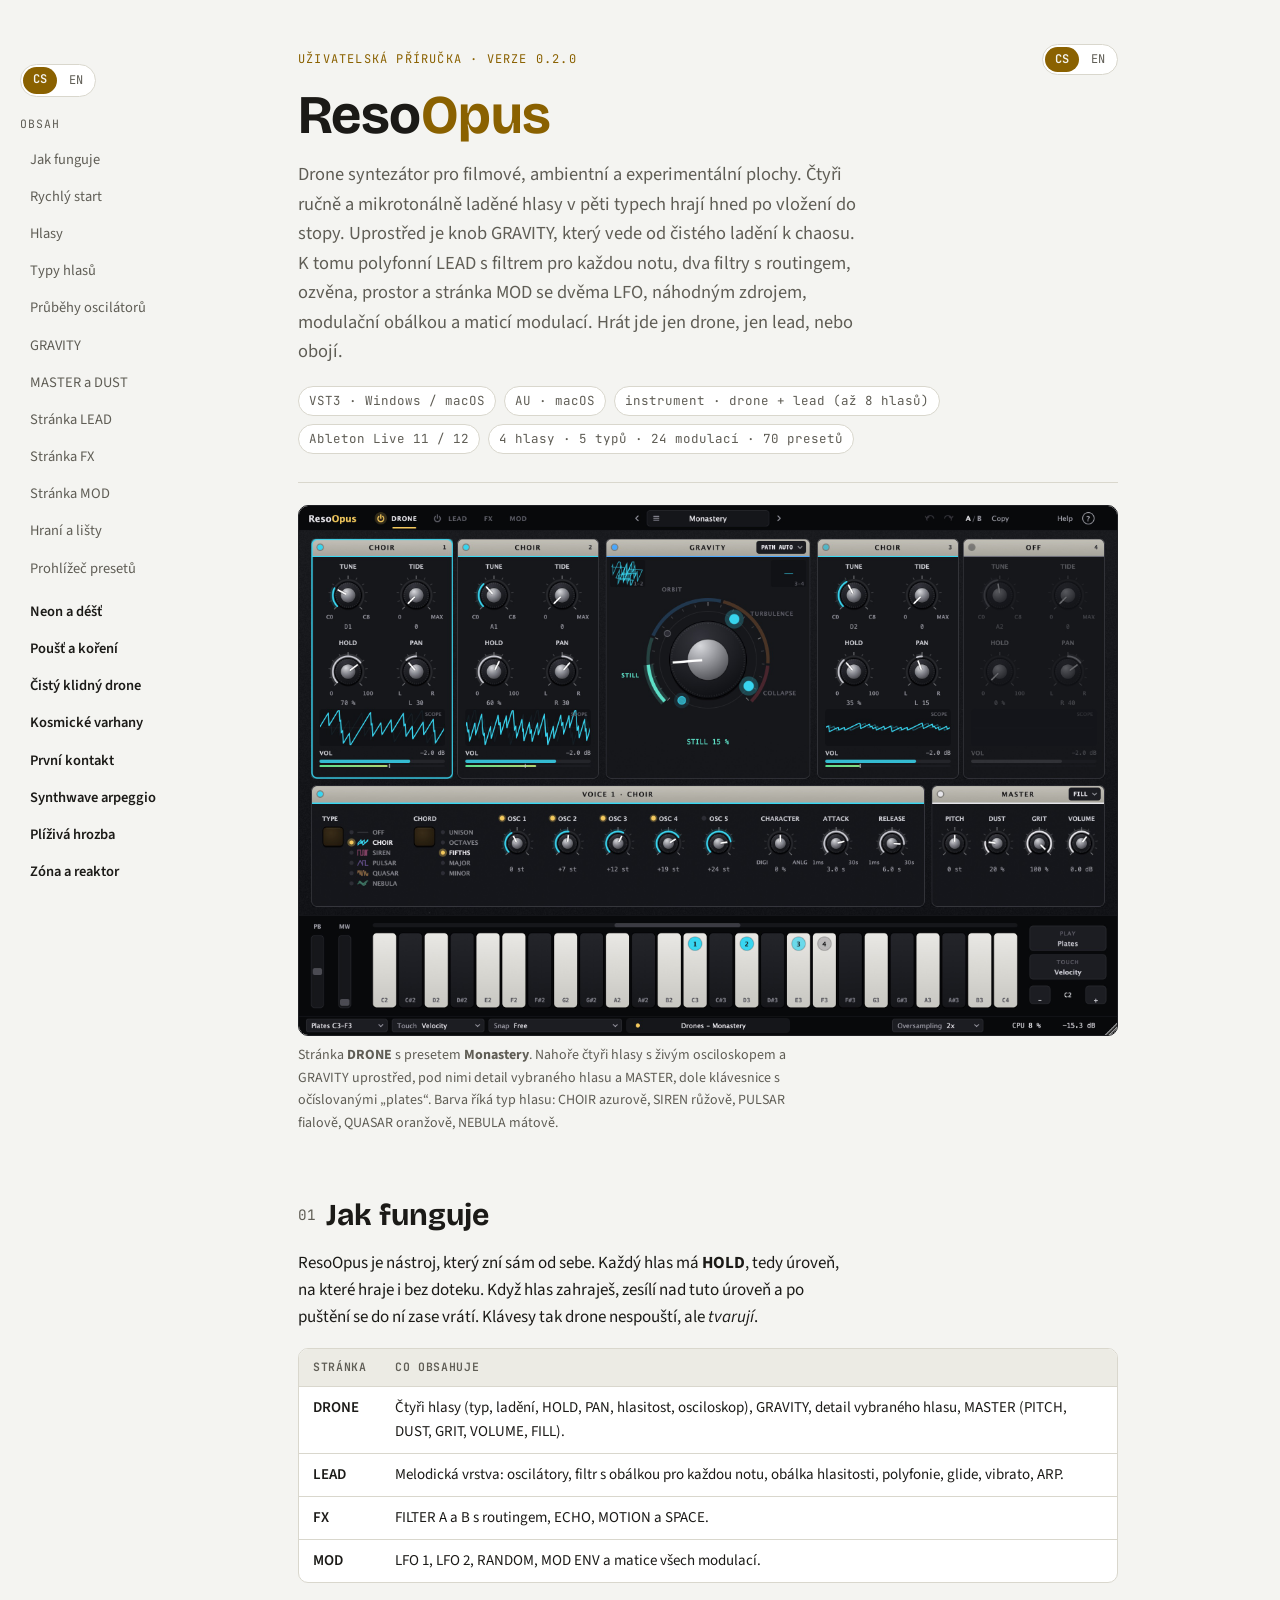
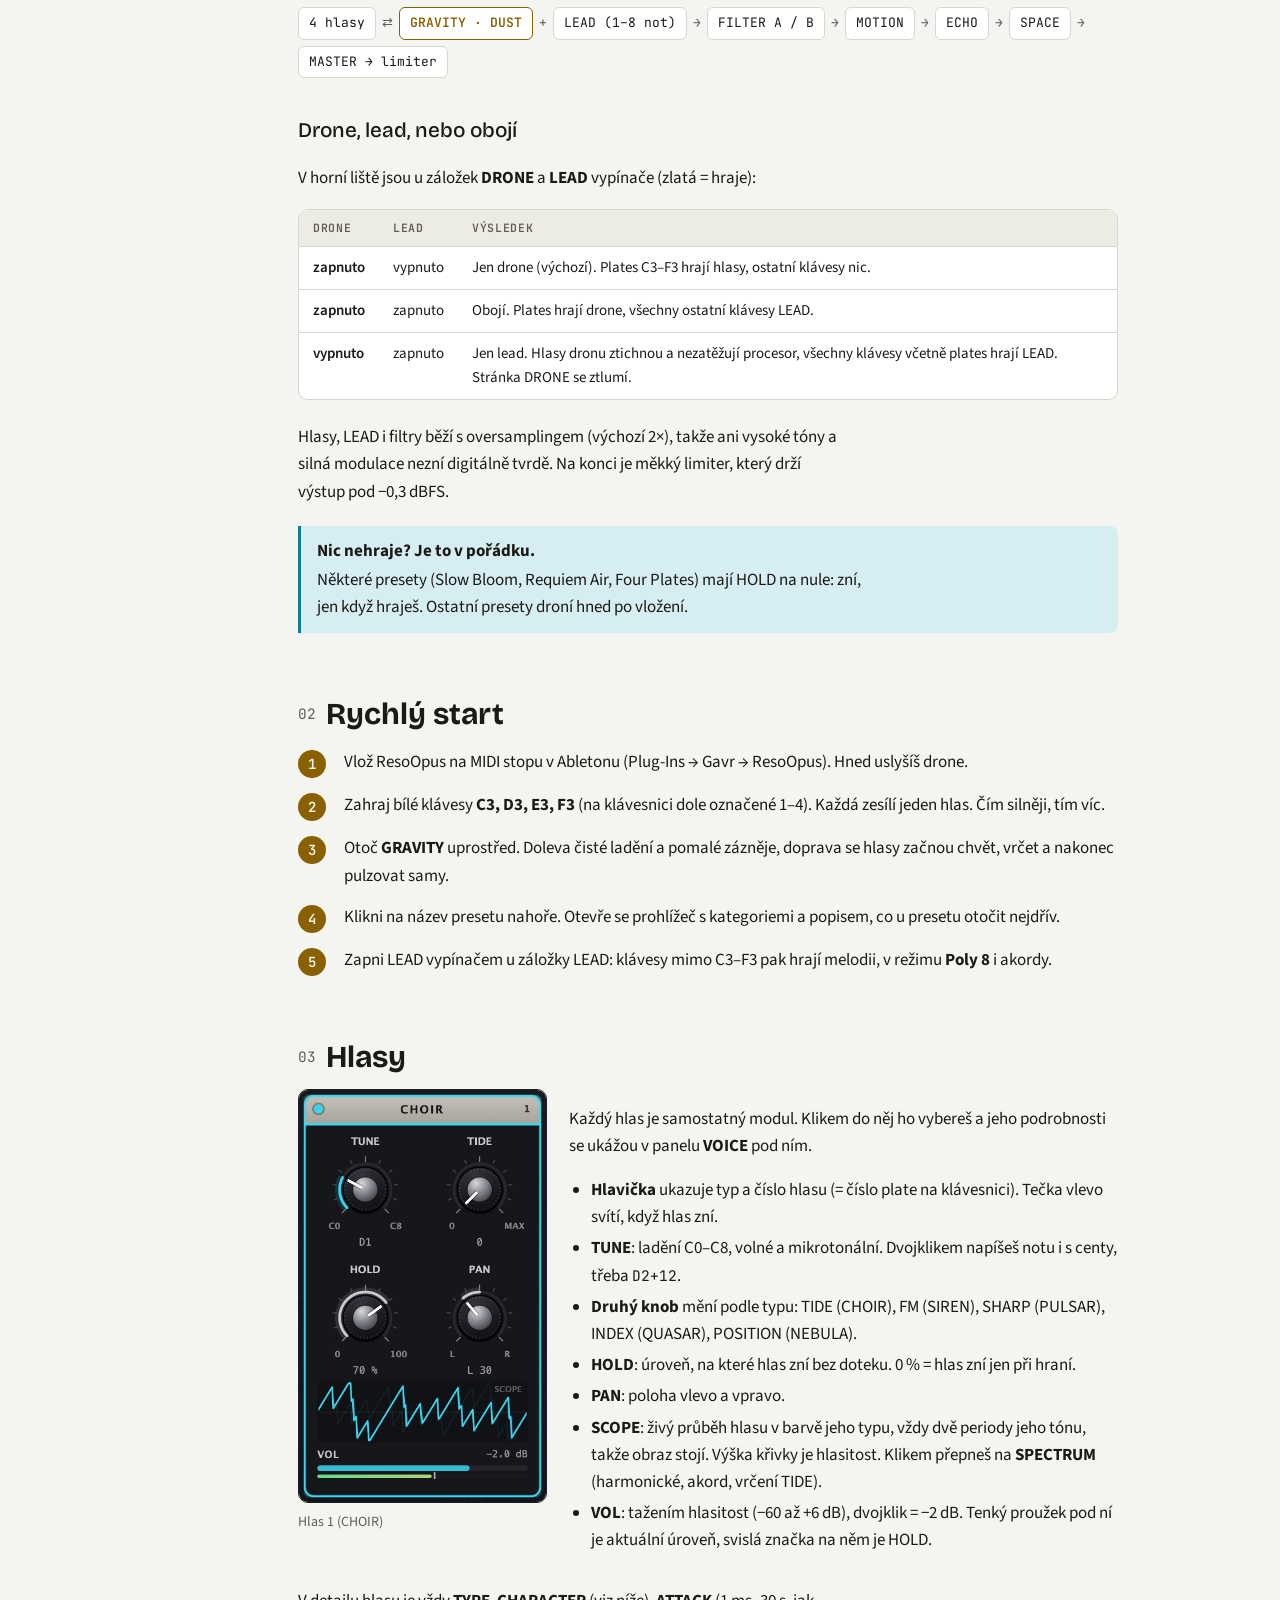
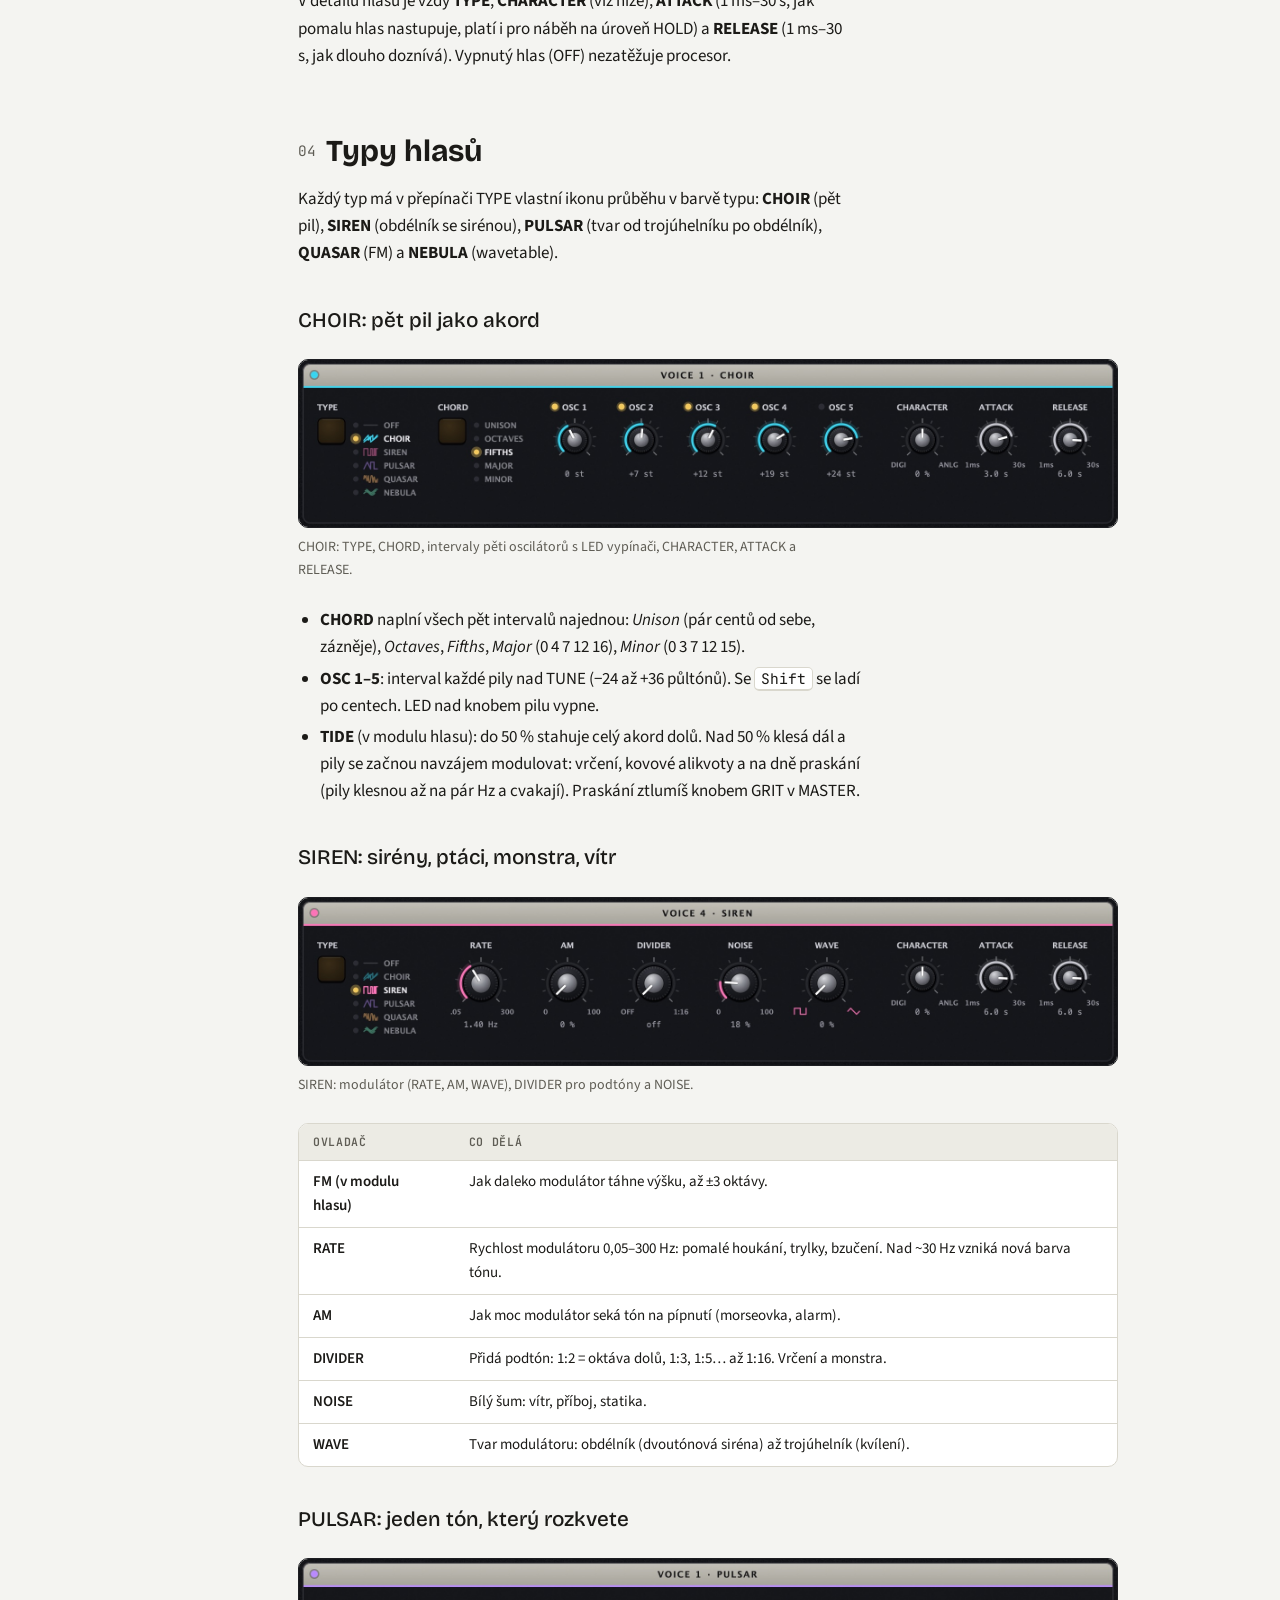
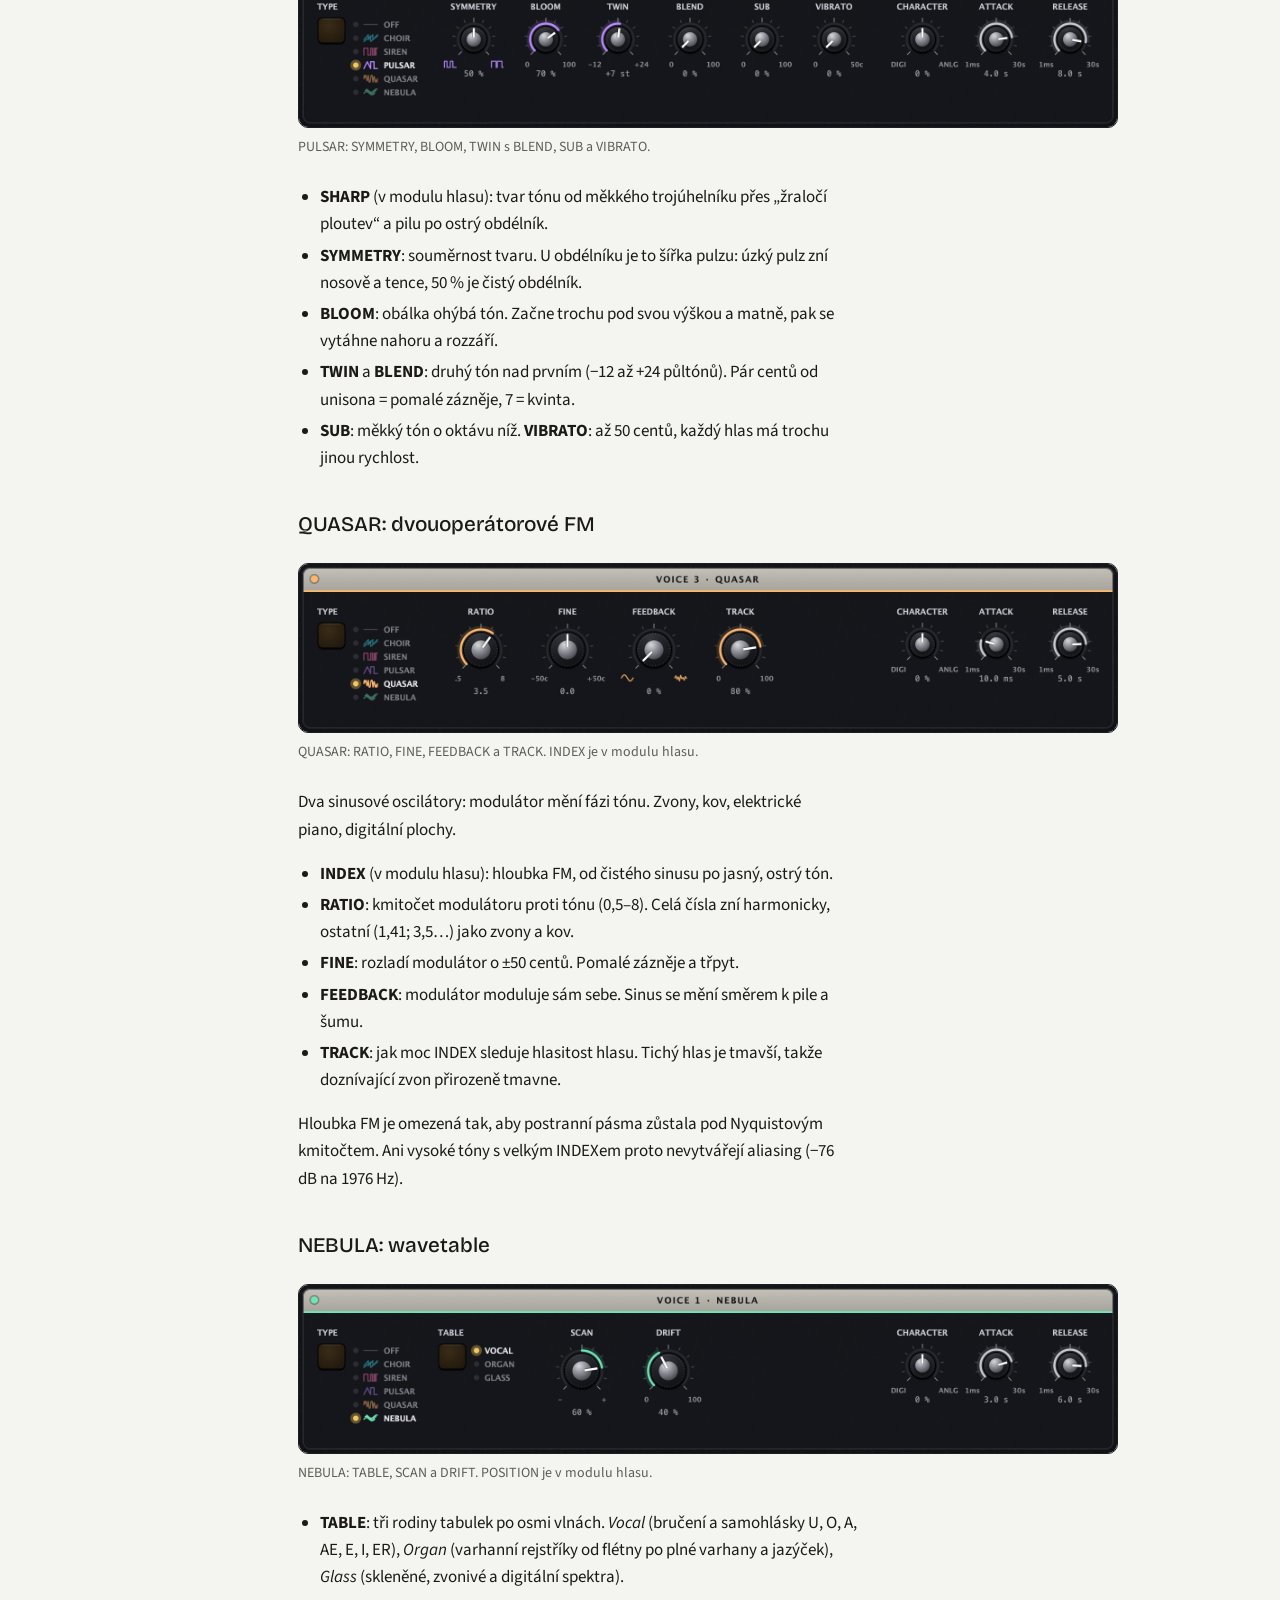
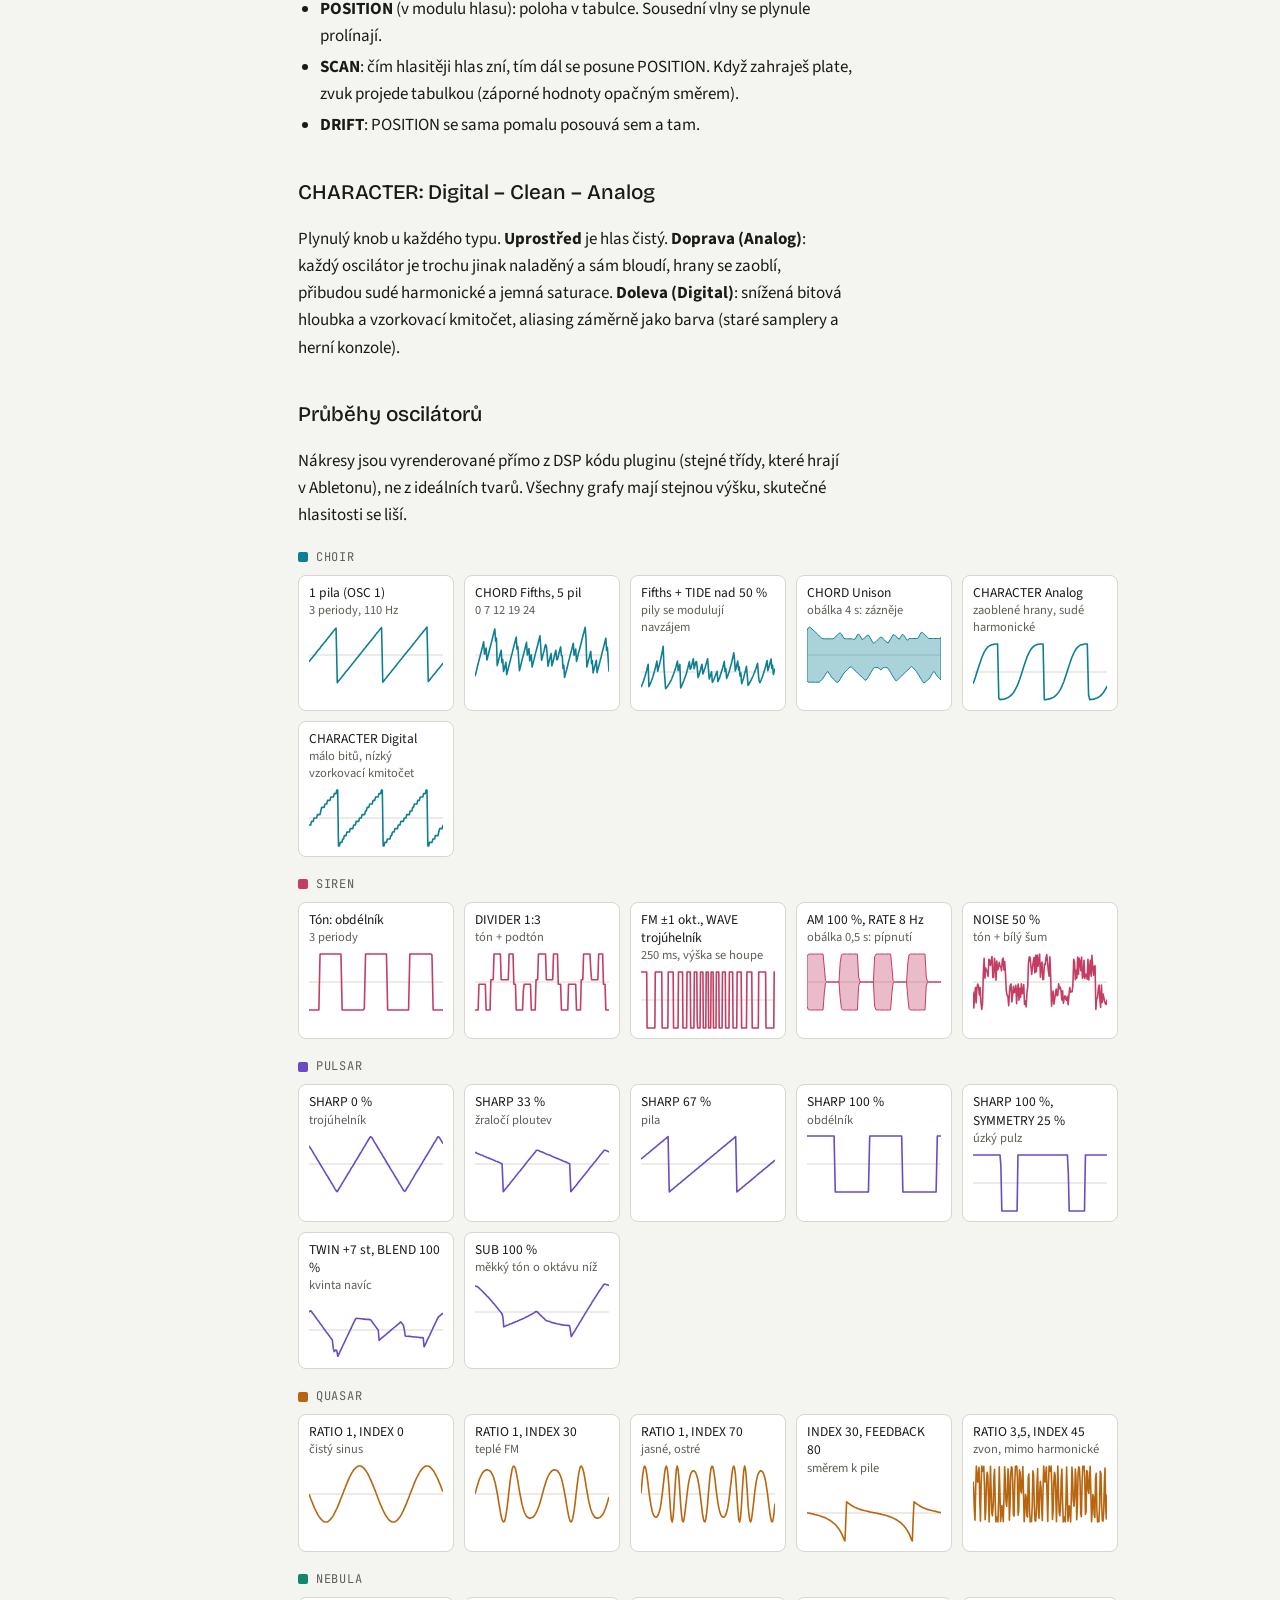
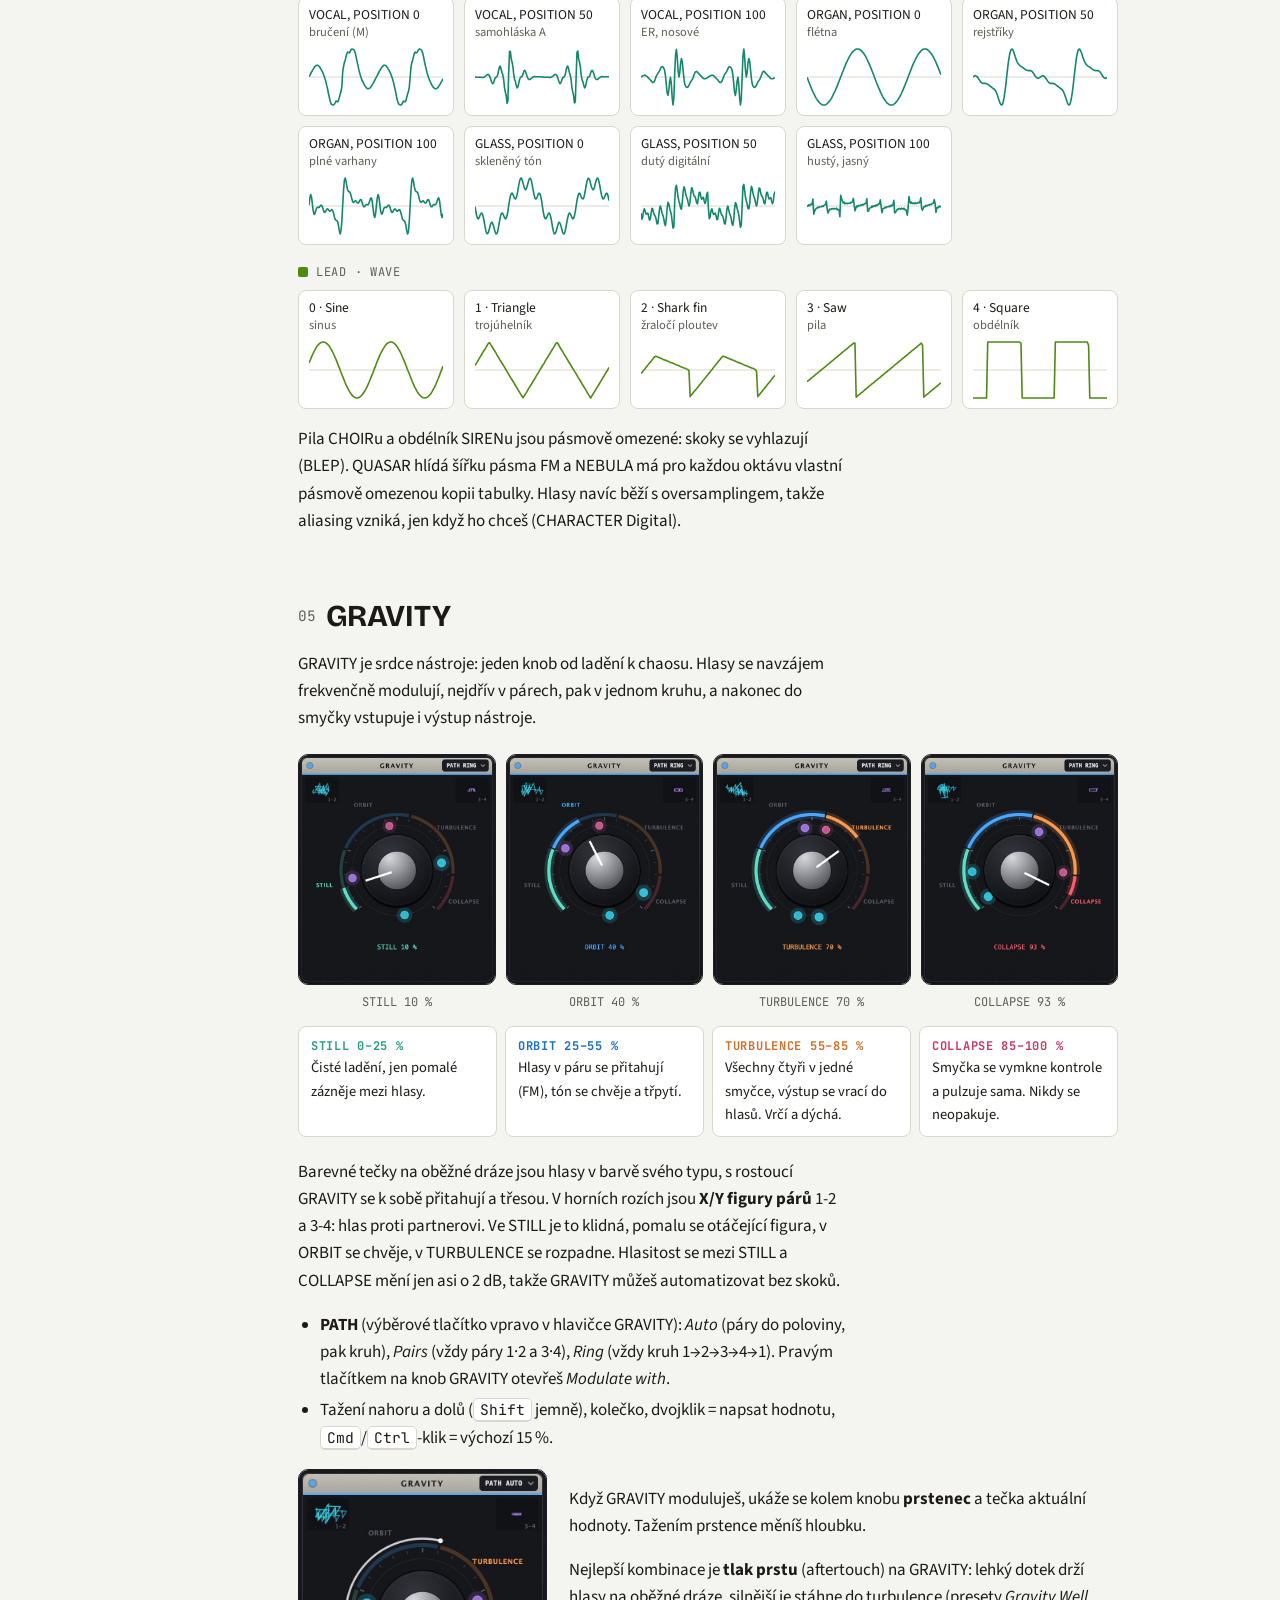
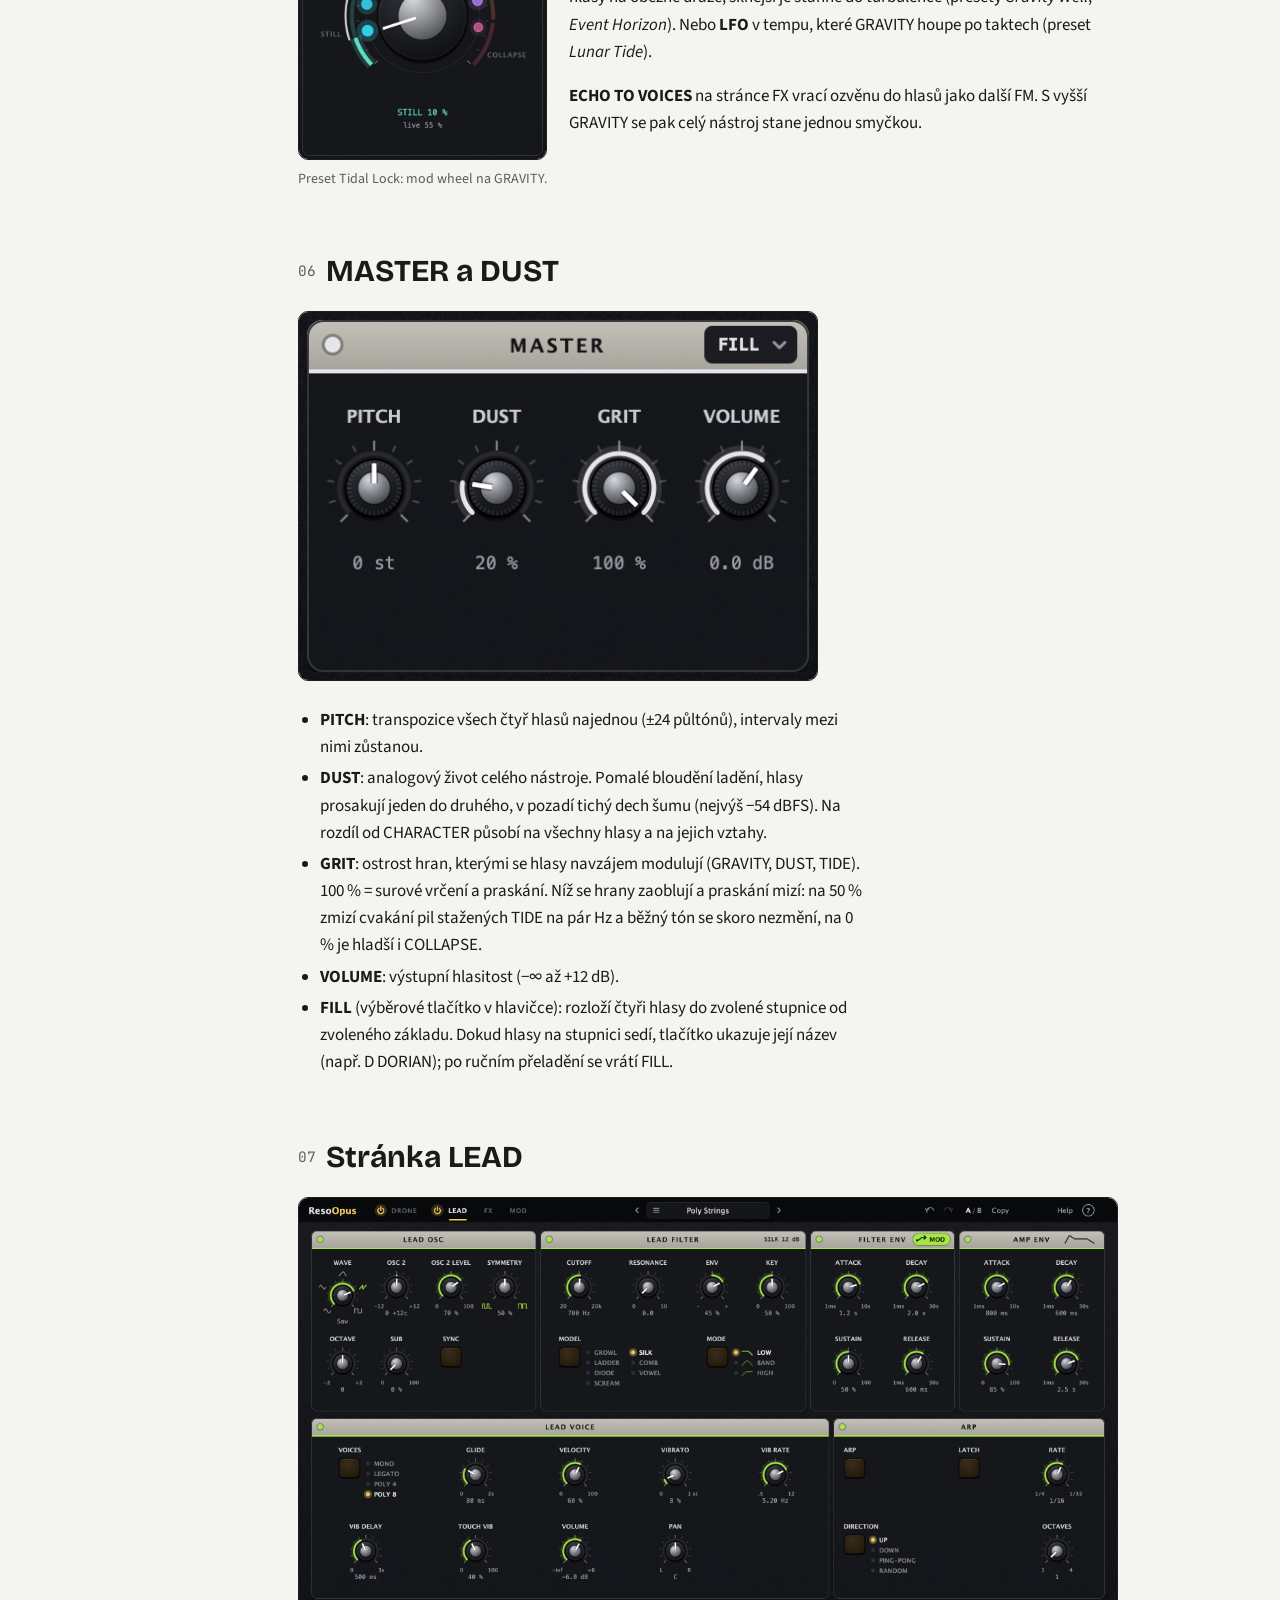
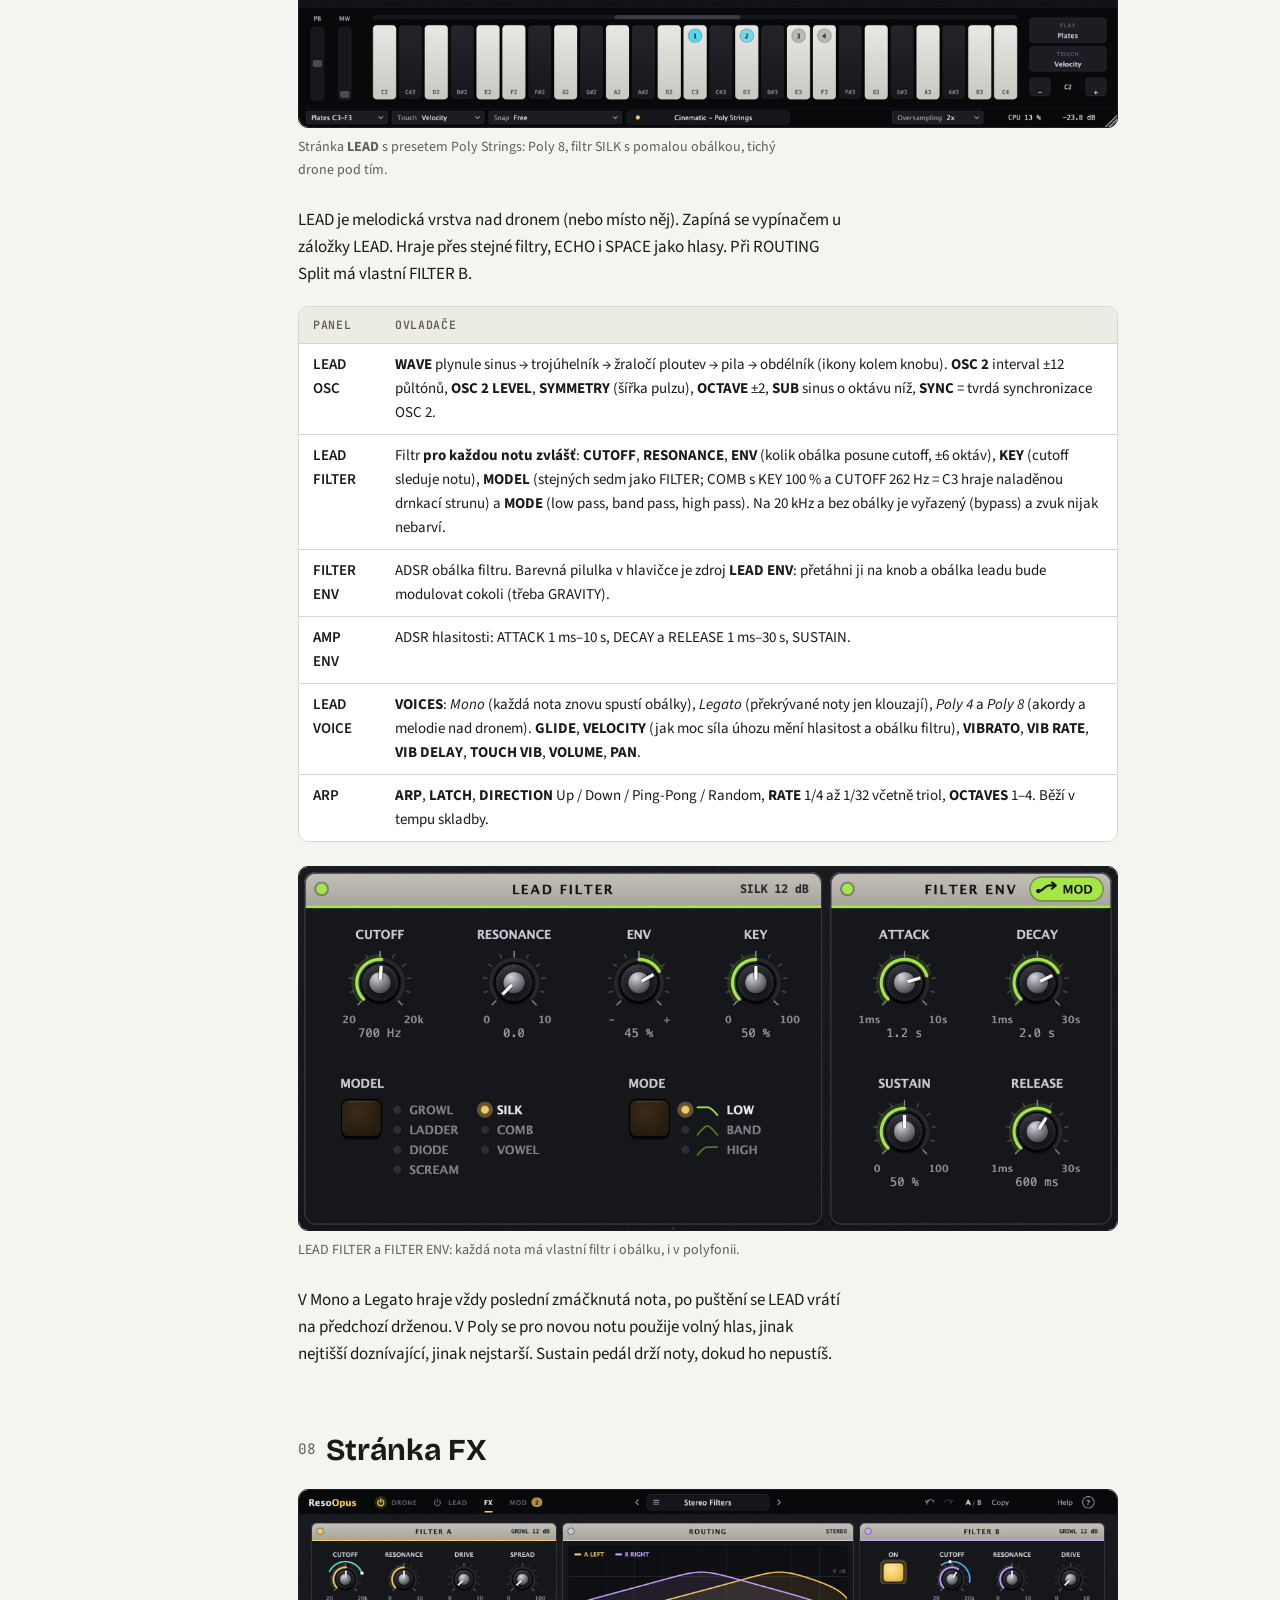
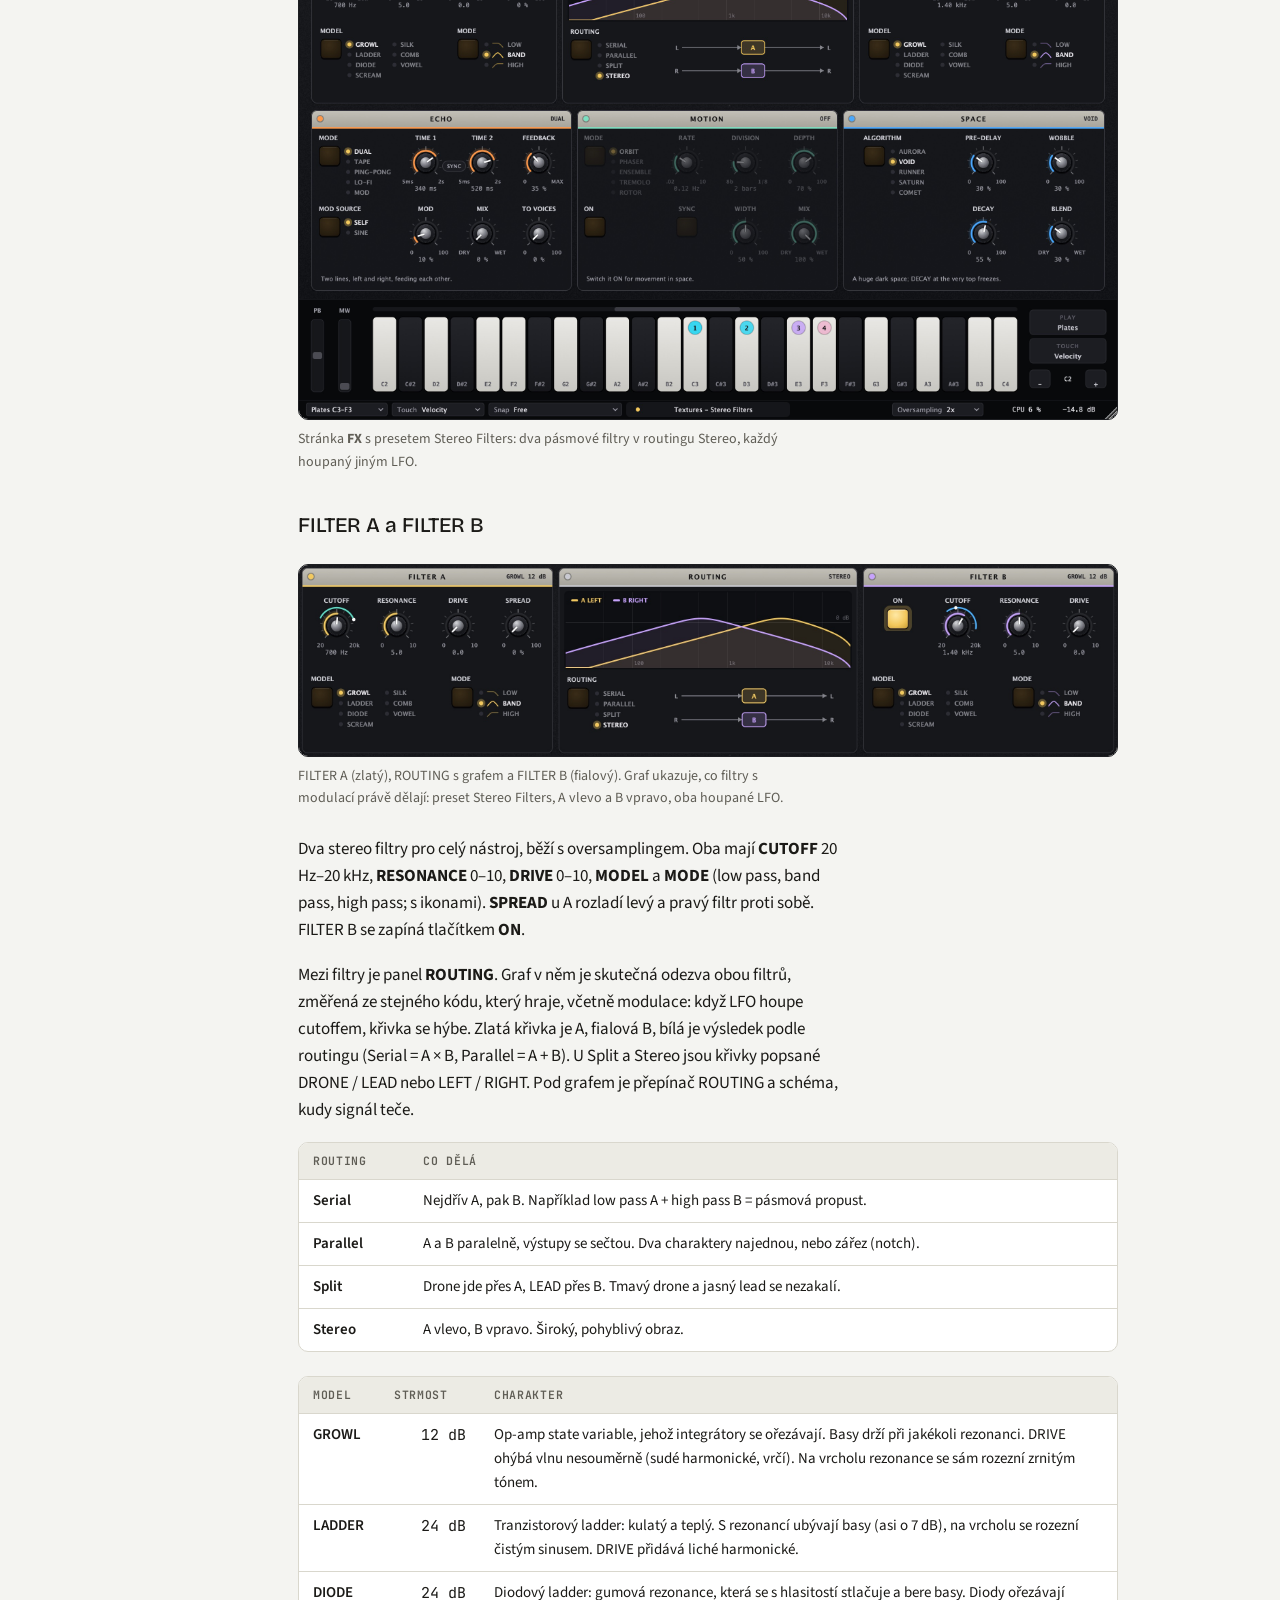
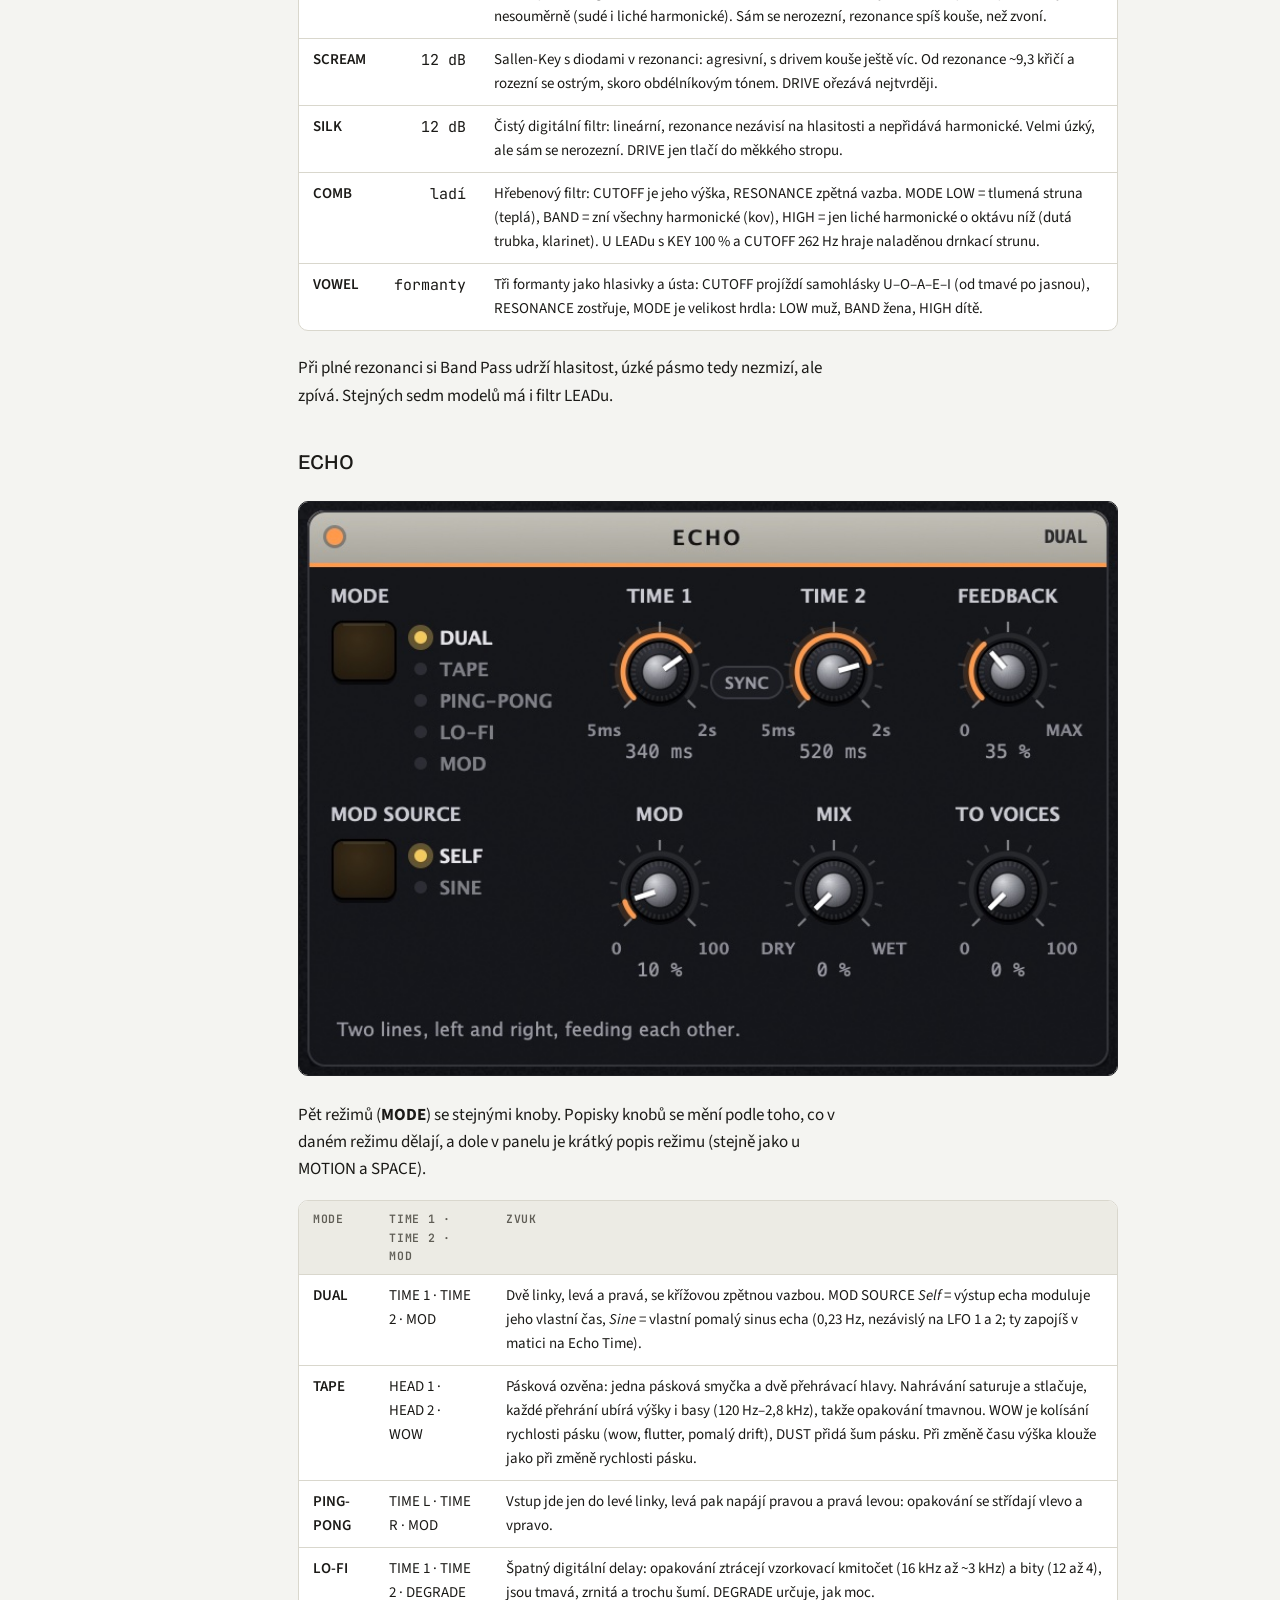
==== commit 6133074d: "FILL ukazuje zvolenou stupnici, ON u Filter B vlevo, svislé zarovnání sloupců se seznamy, ECHO SYNC " ====
--- a/docs/manual/index.html
+++ b/docs/manual/index.html
@@ -218,7 +218,7 @@
       <li><strong>DUST</strong>: analogový život celého nástroje. Pomalé bloudění ladění, hlasy prosakují jeden do druhého, v pozadí tichý dech šumu (nejvýš −54 dBFS). Na rozdíl od CHARACTER působí na všechny hlasy a na jejich vztahy.</li>
       <li><strong>GRIT</strong>: ostrost hran, kterými se hlasy navzájem modulují (GRAVITY, DUST, TIDE). 100 % = surové vrčení a praskání. Níž se hrany zaoblují a praskání mizí: na 50 % zmizí cvakání pil stažených TIDE na pár Hz a běžný tón se skoro nezmění, na 0 % je hladší i COLLAPSE.</li>
       <li><strong>VOLUME</strong>: výstupní hlasitost (−∞ až +12 dB).</li>
-      <li><strong>FILL</strong> (výběrové tlačítko v hlavičce): rozloží čtyři hlasy do zvolené stupnice od zvoleného základu.</li>
+      <li><strong>FILL</strong> (výběrové tlačítko v hlavičce): rozloží čtyři hlasy do zvolené stupnice od zvoleného základu. Dokud hlasy na stupnici sedí, tlačítko ukazuje její název (např. D DORIAN); po ručním přeladění se vrátí FILL.</li>
     </ul>
 
     <h2 id="lead"><span class="num">07</span>Stránka LEAD</h2>
@@ -281,6 +281,7 @@
     </table></div>
     <ul>
       <li><strong>FEEDBACK</strong>: nad ~55 % začne echo samo zpívat. Smyčka je omezená, takže hlasitost neuteče. Šum pásku a LO-FI se ztiší spolu s ozvěnou, takže echo v tichu úplně utichne.</li>
+      <li><strong>SYNC</strong> (malé tlačítko mezi TIME 1 a TIME 2): časy v tempu skladby od 1/32 po 1 takt, včetně triol a teček (nejvýš 2 s).</li>
       <li><strong>TO VOICES</strong>: ozvěna se vrací do hlasů jako FM. Viz GRAVITY.</li>
     </ul>
     <h3>MOTION</h3>
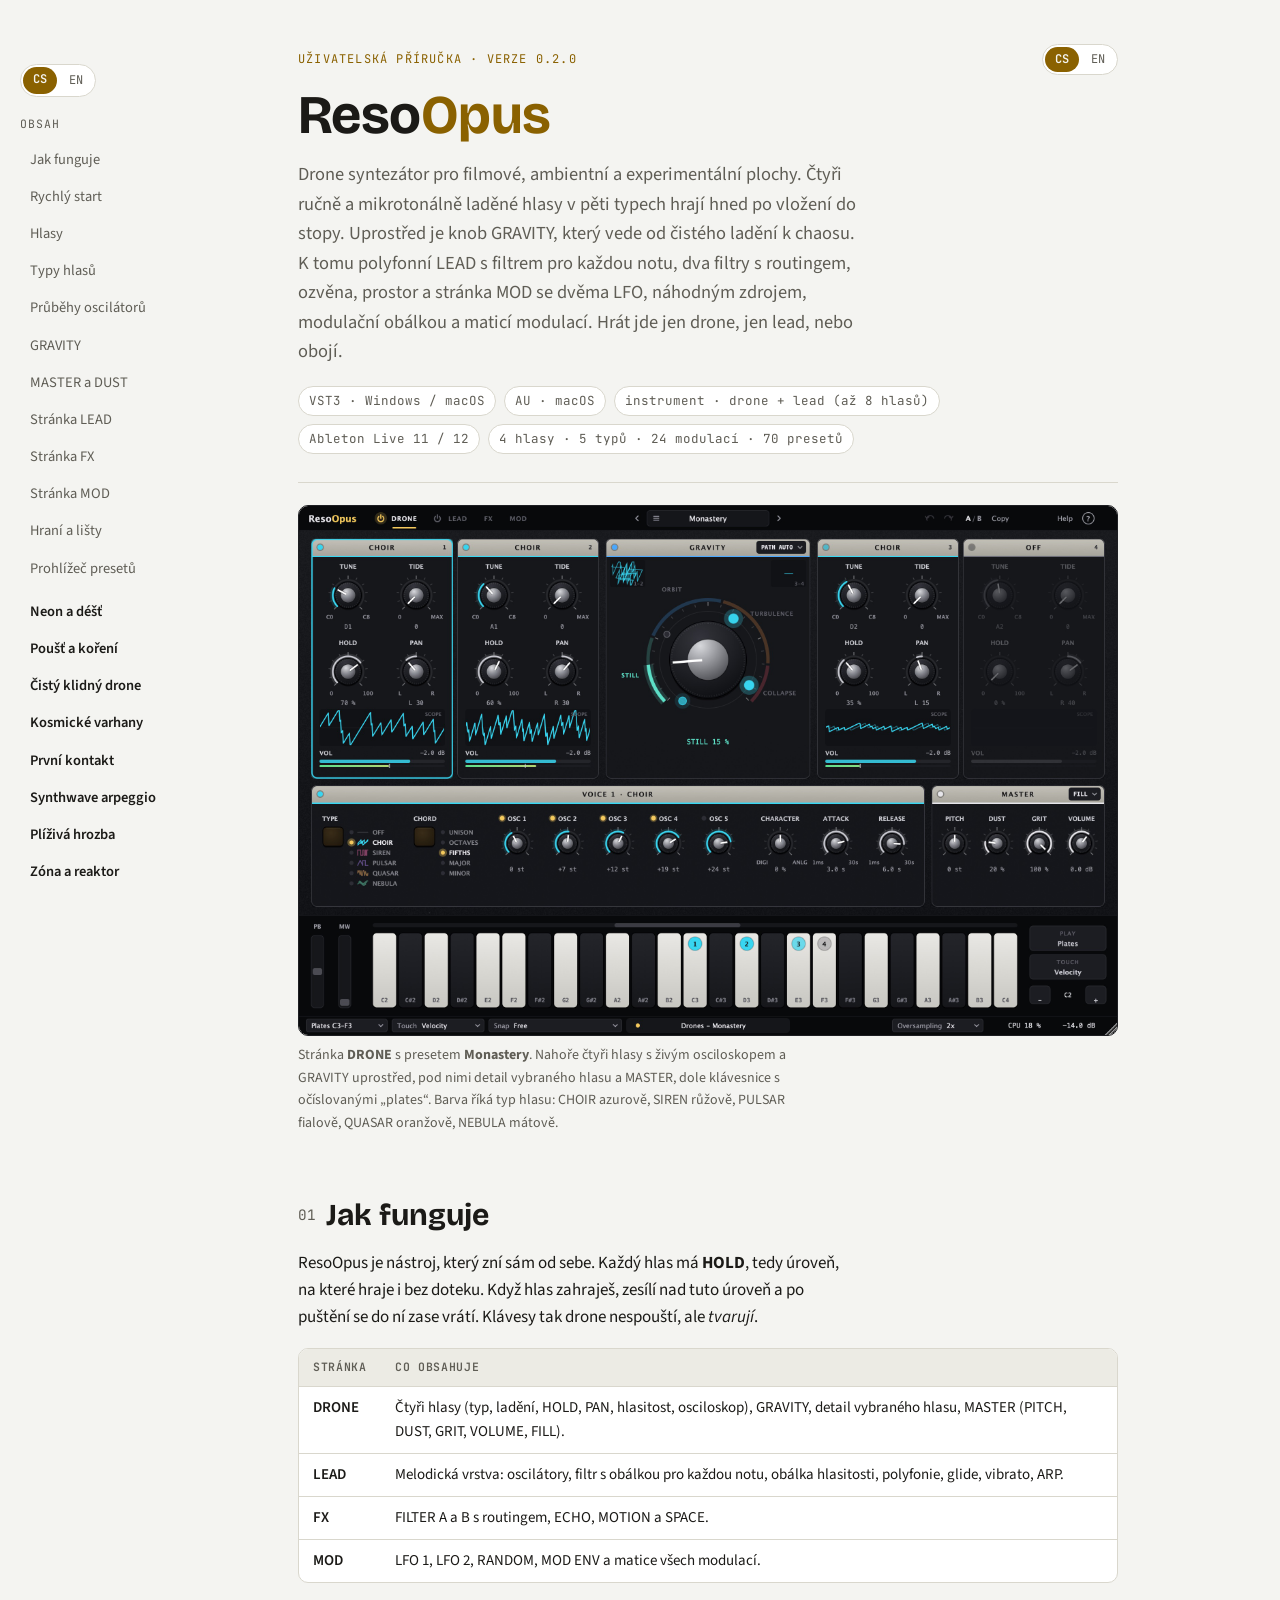
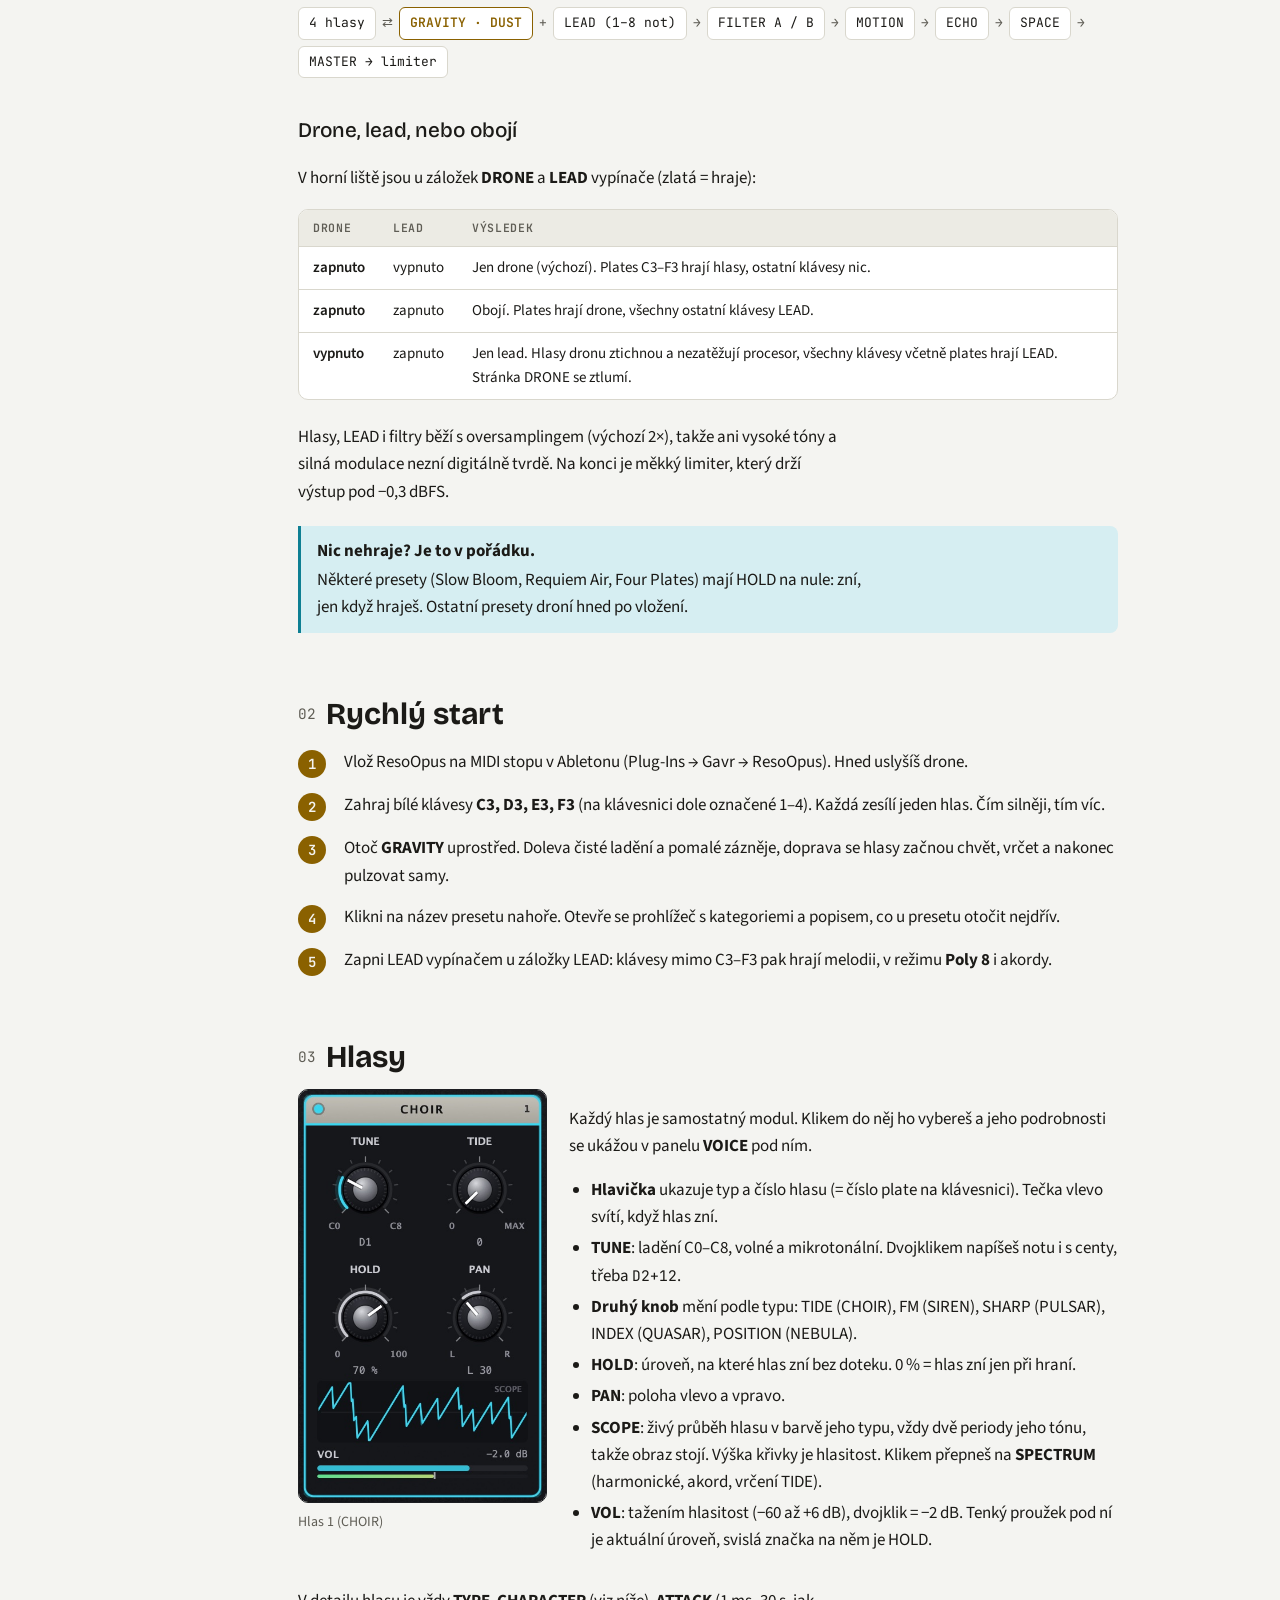
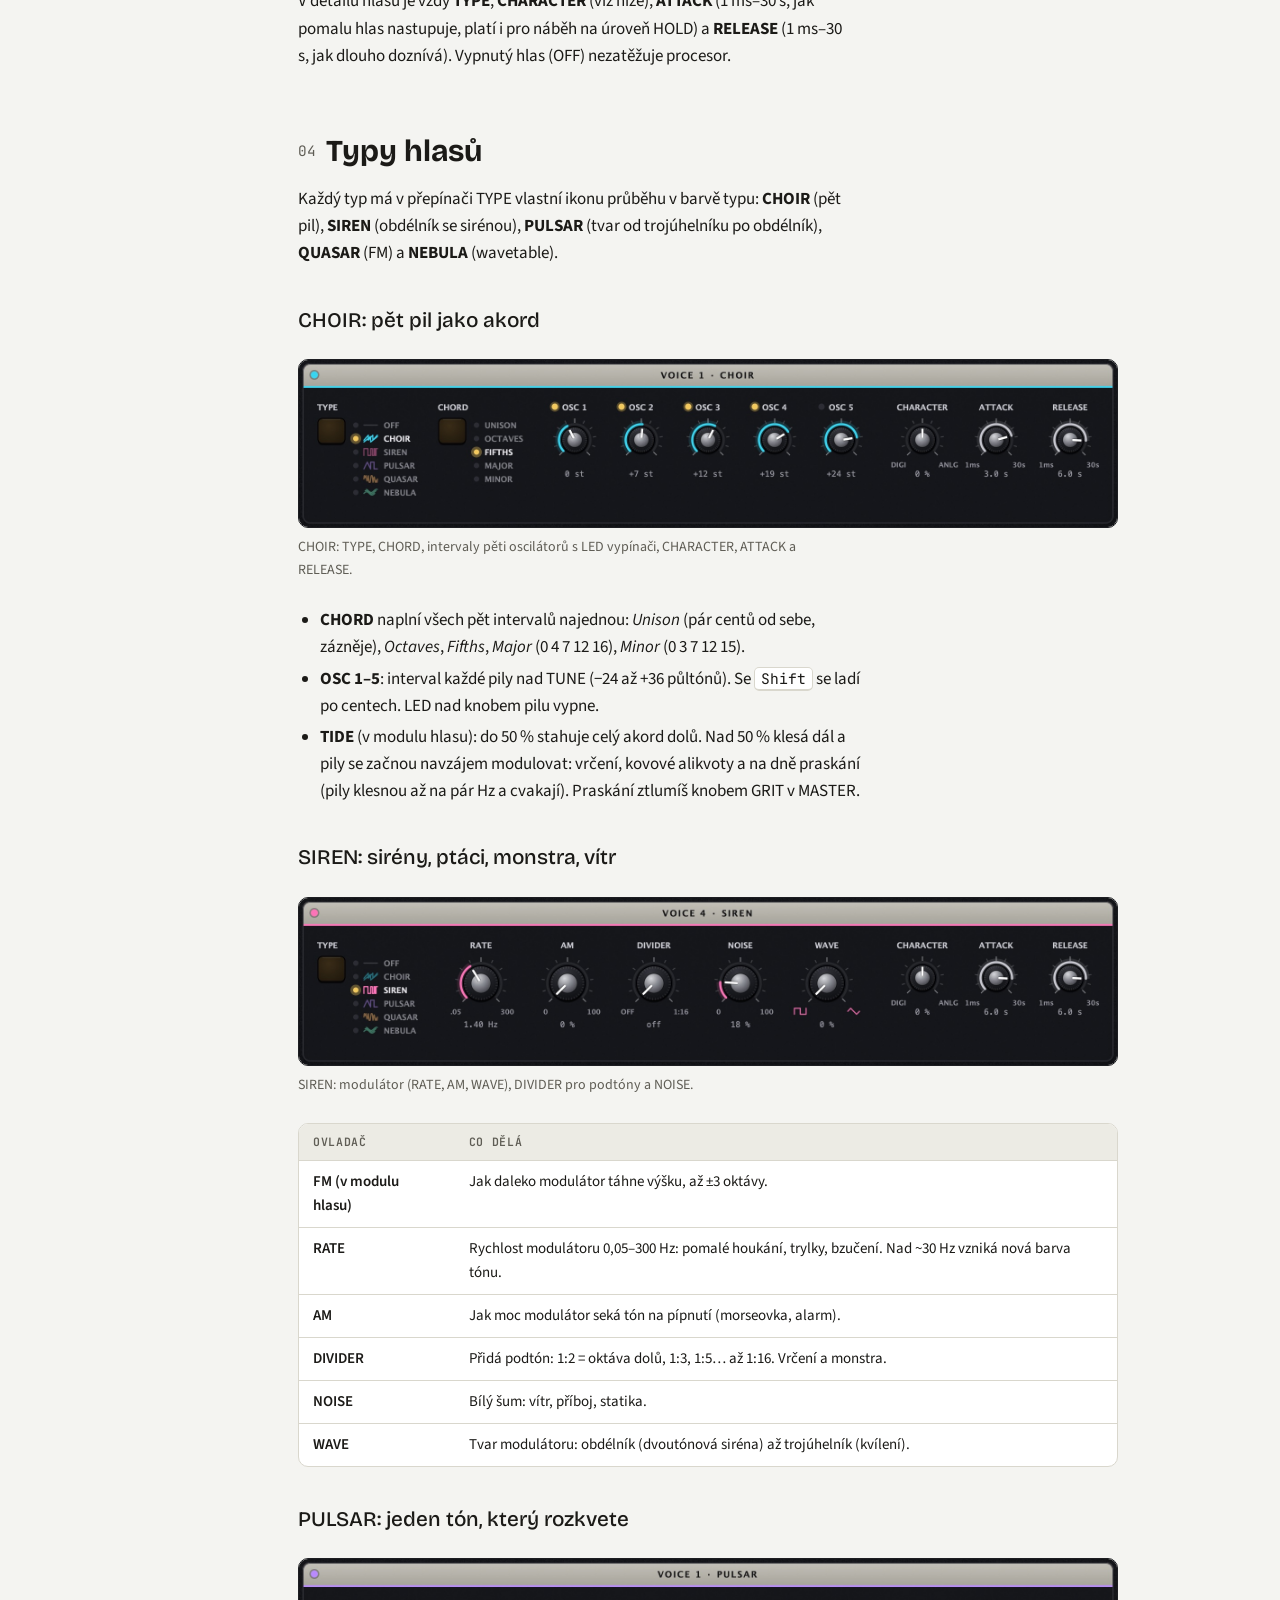
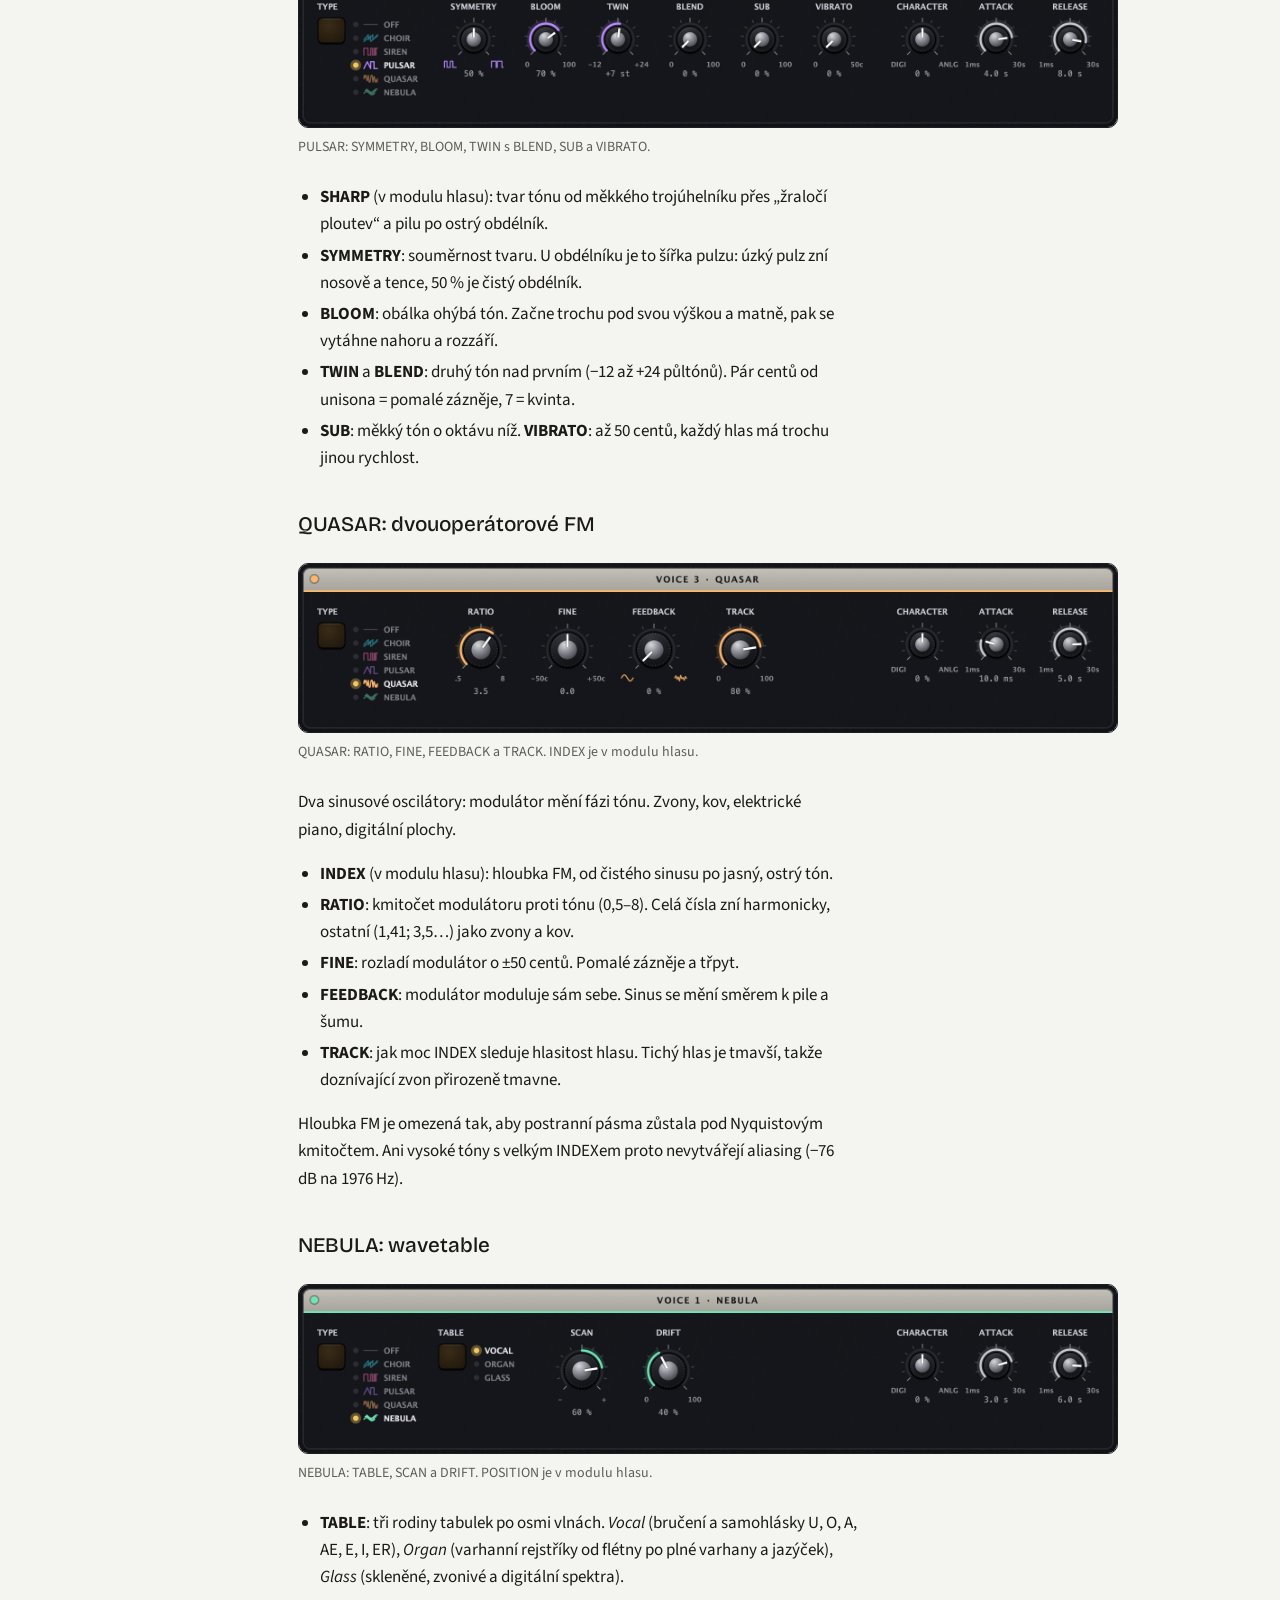
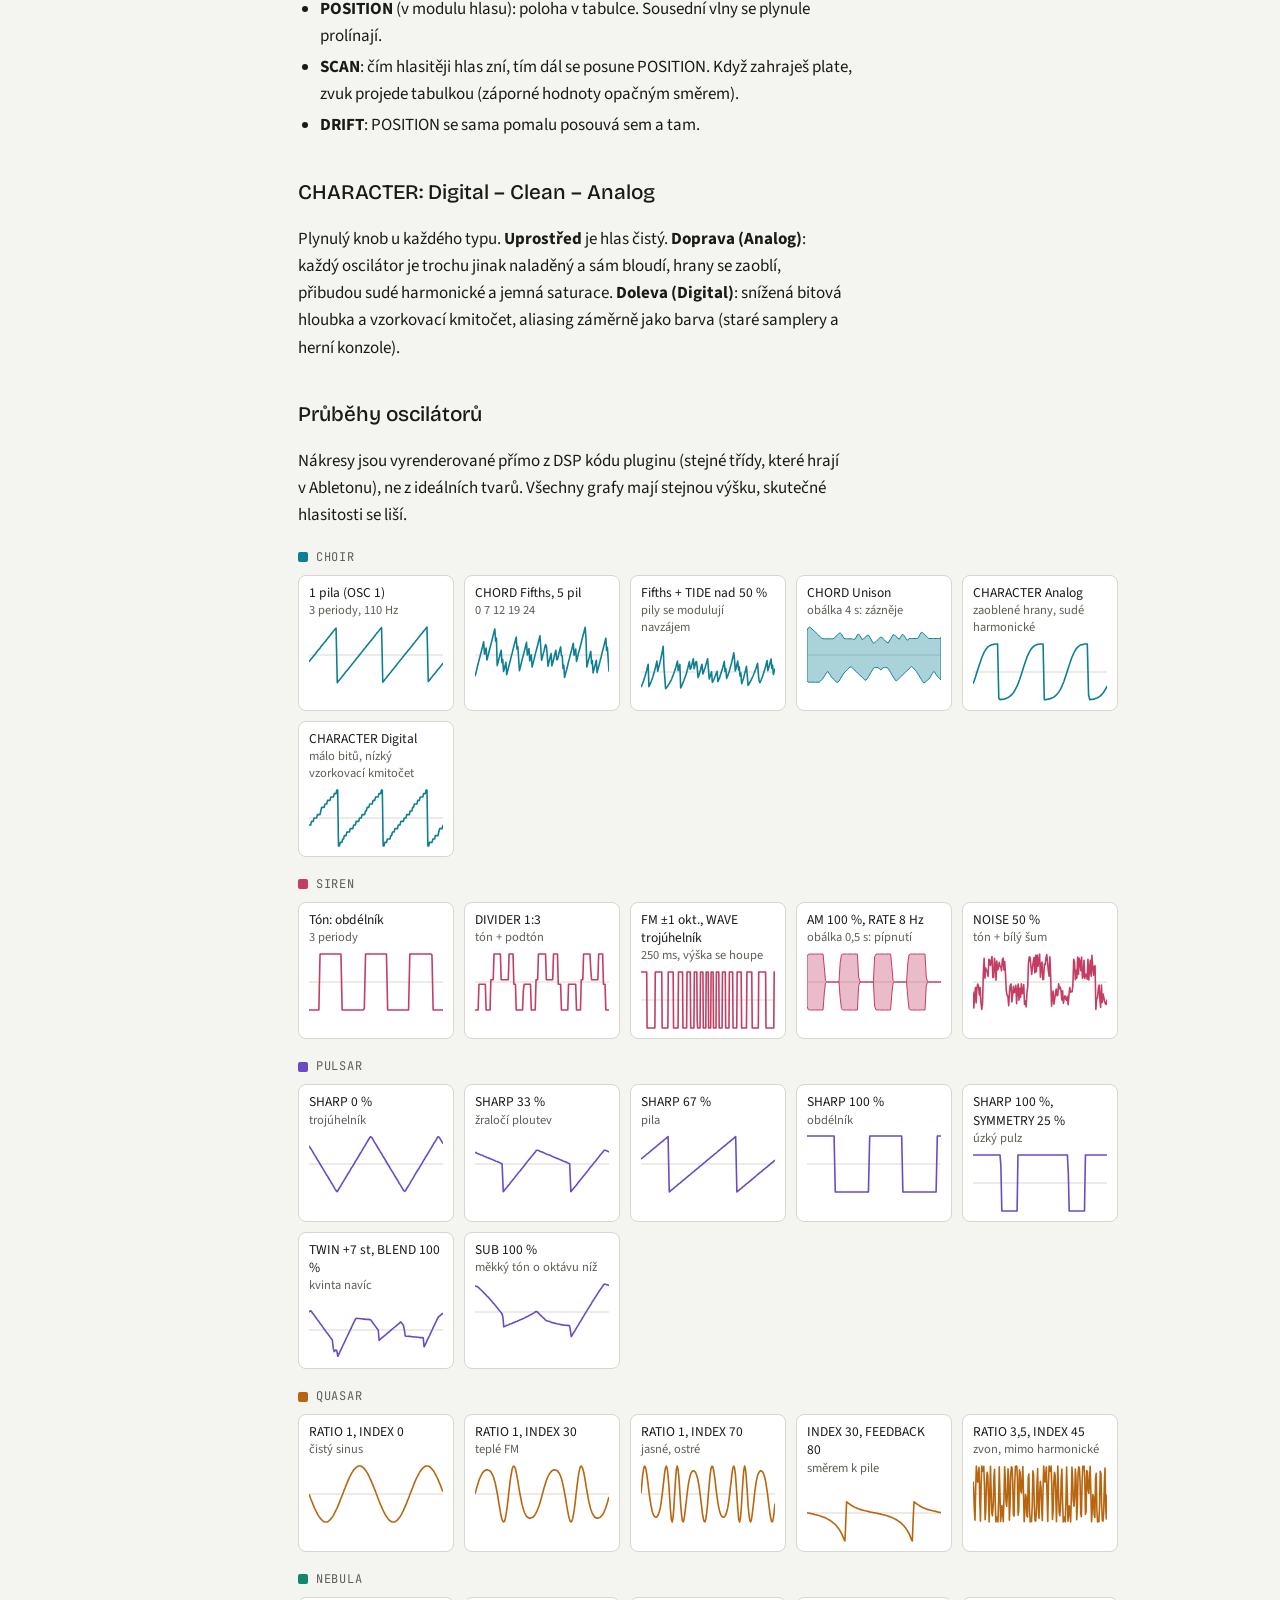
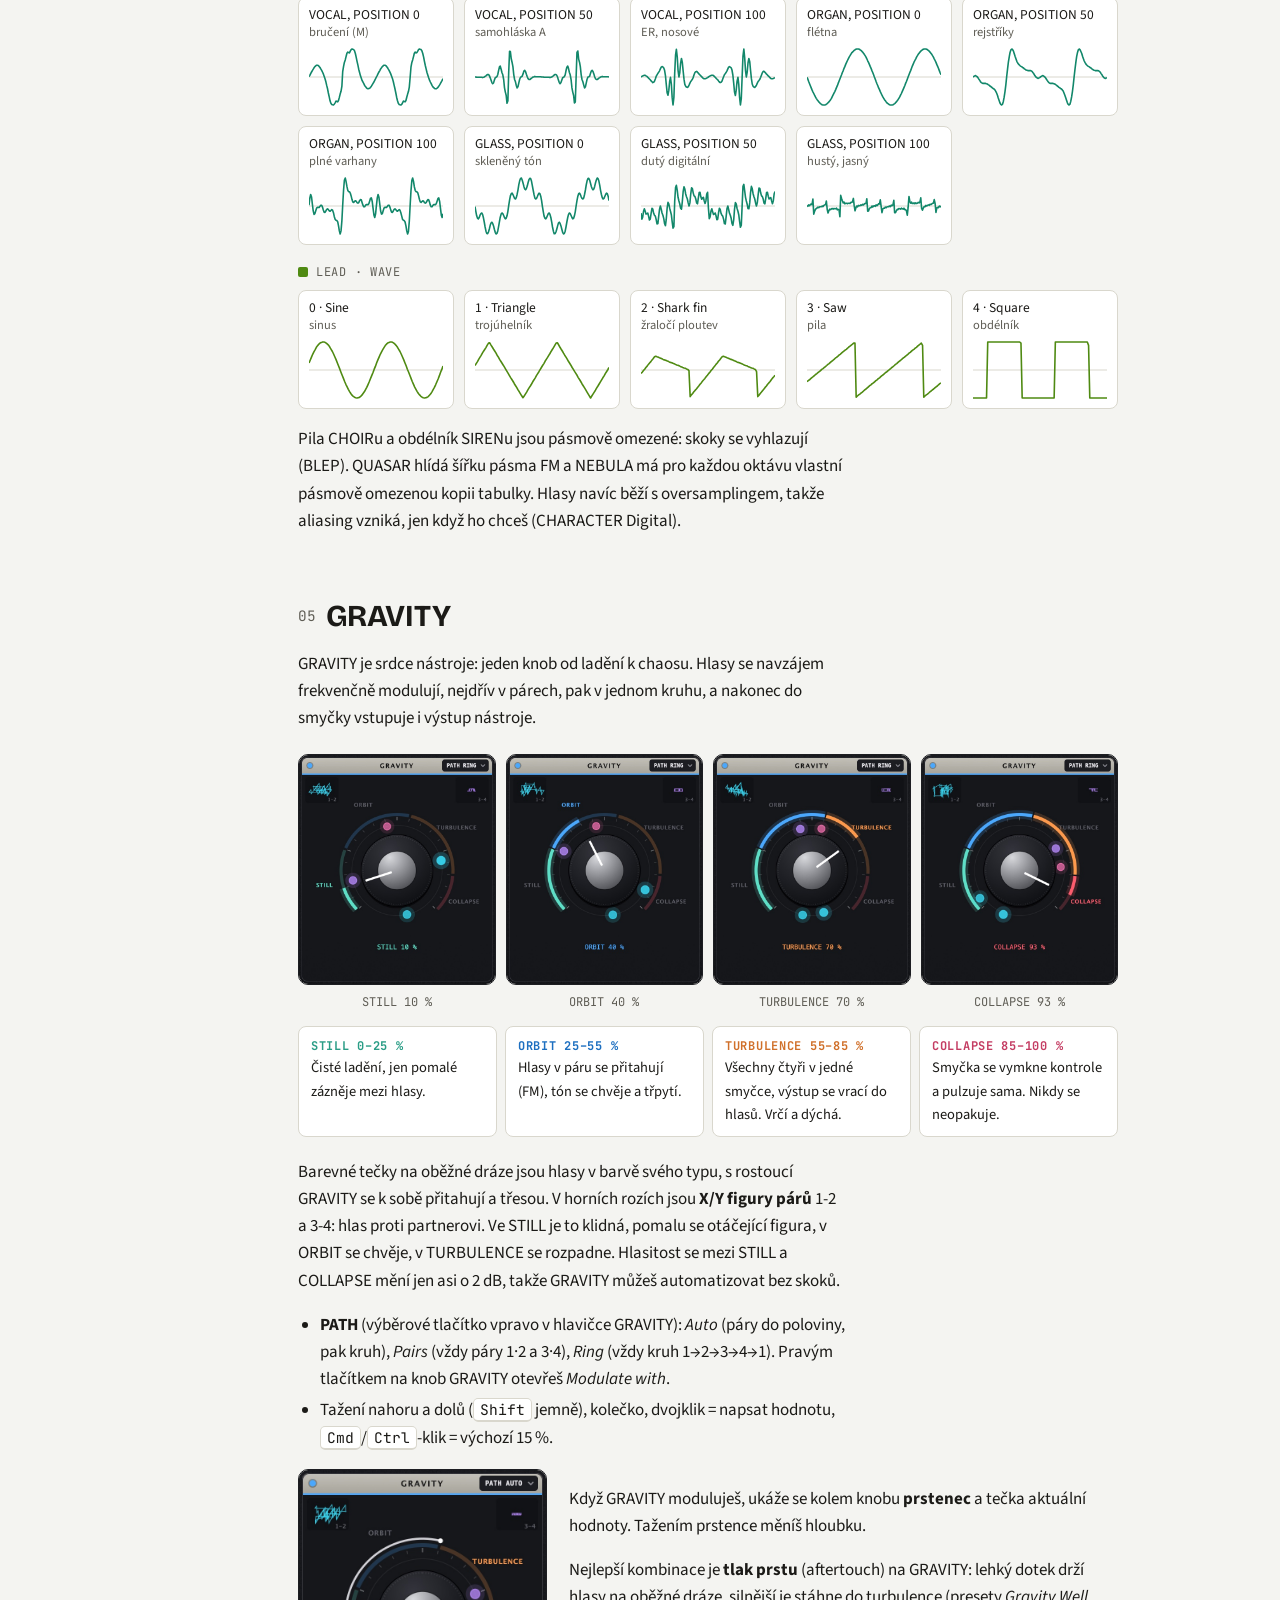
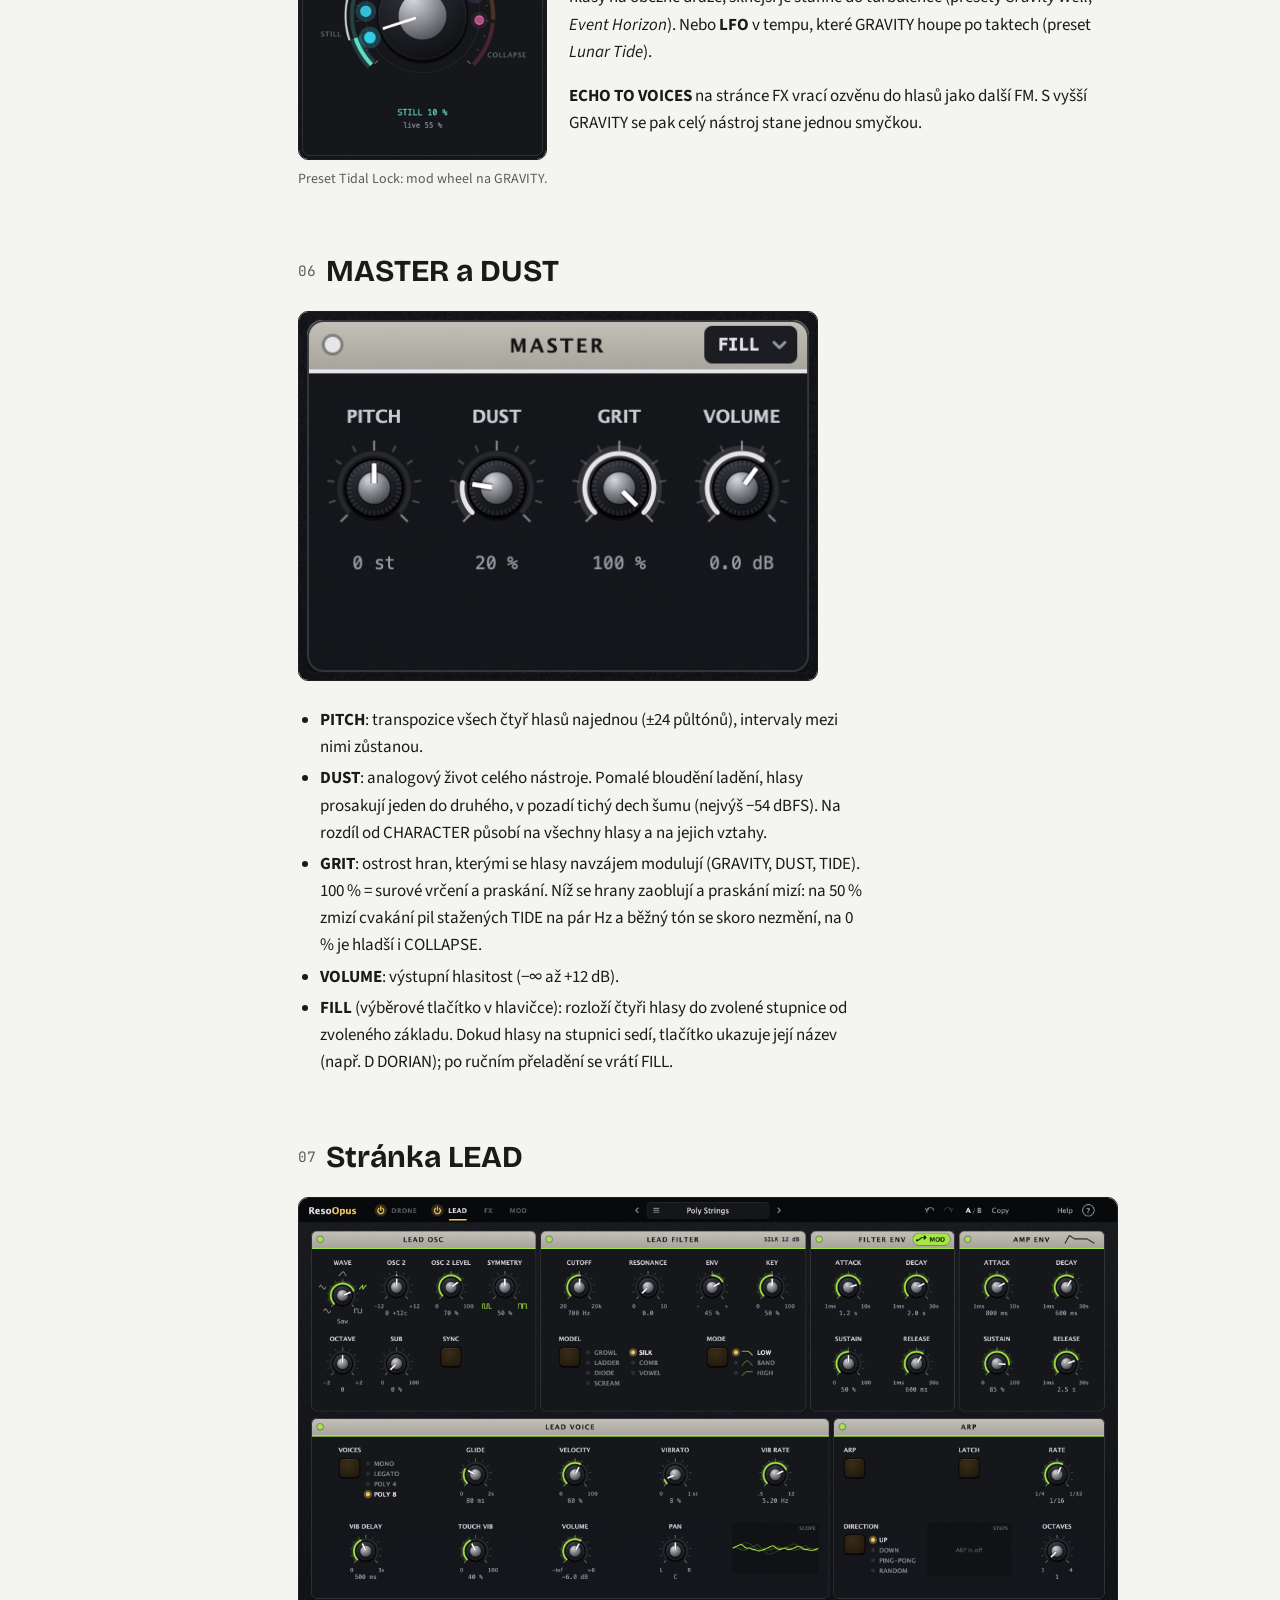
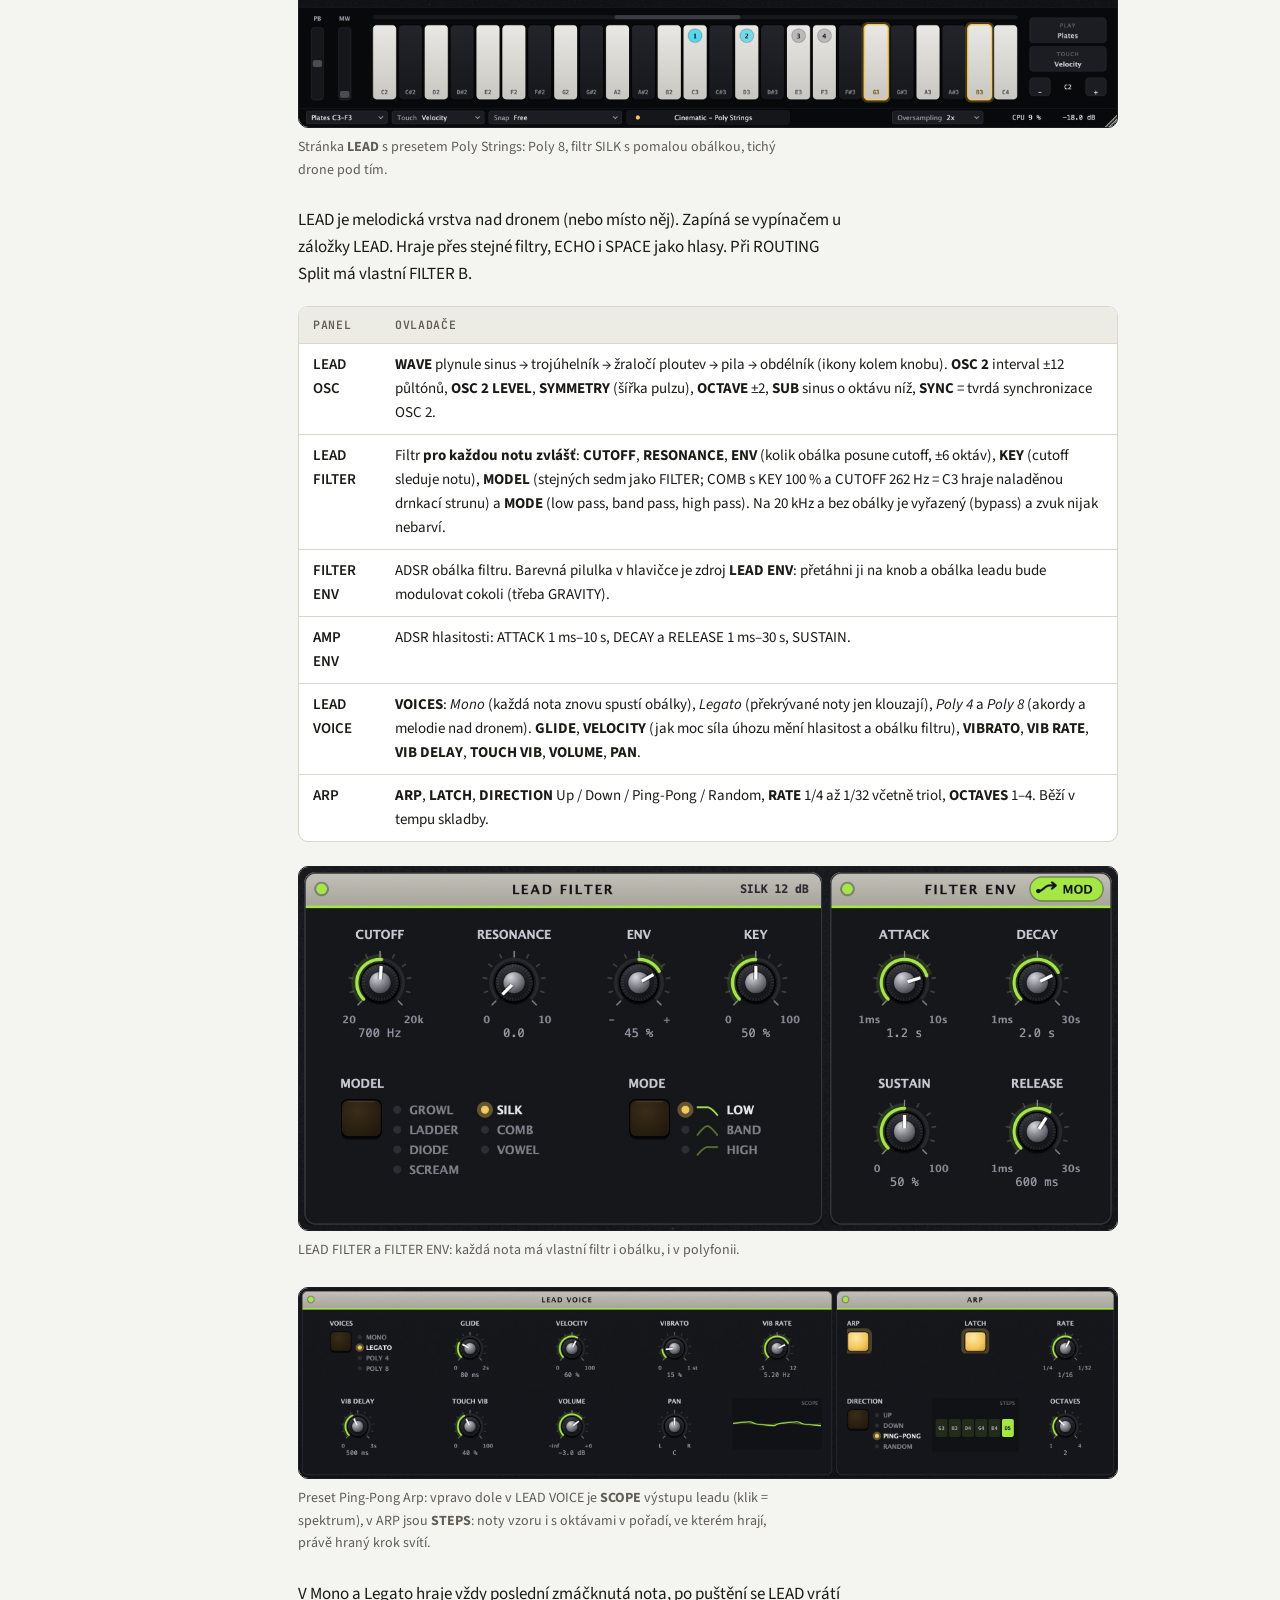
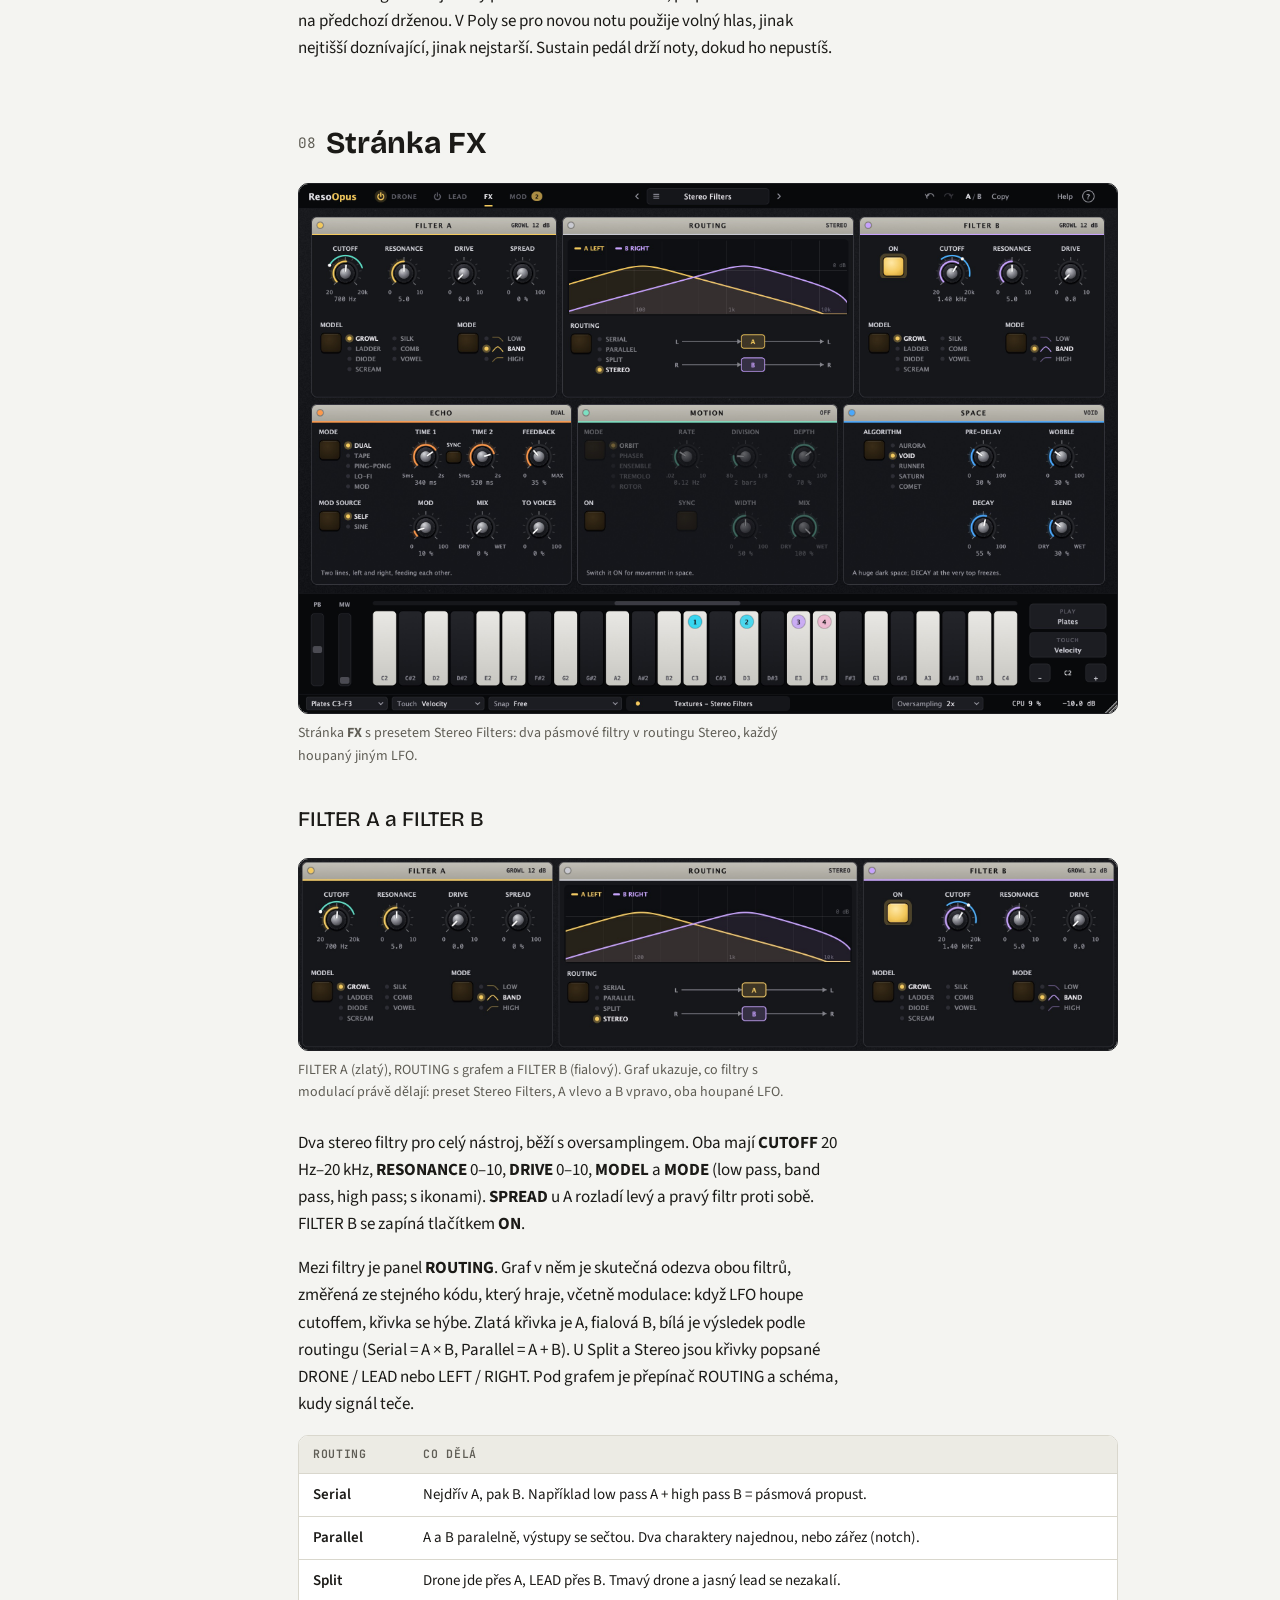
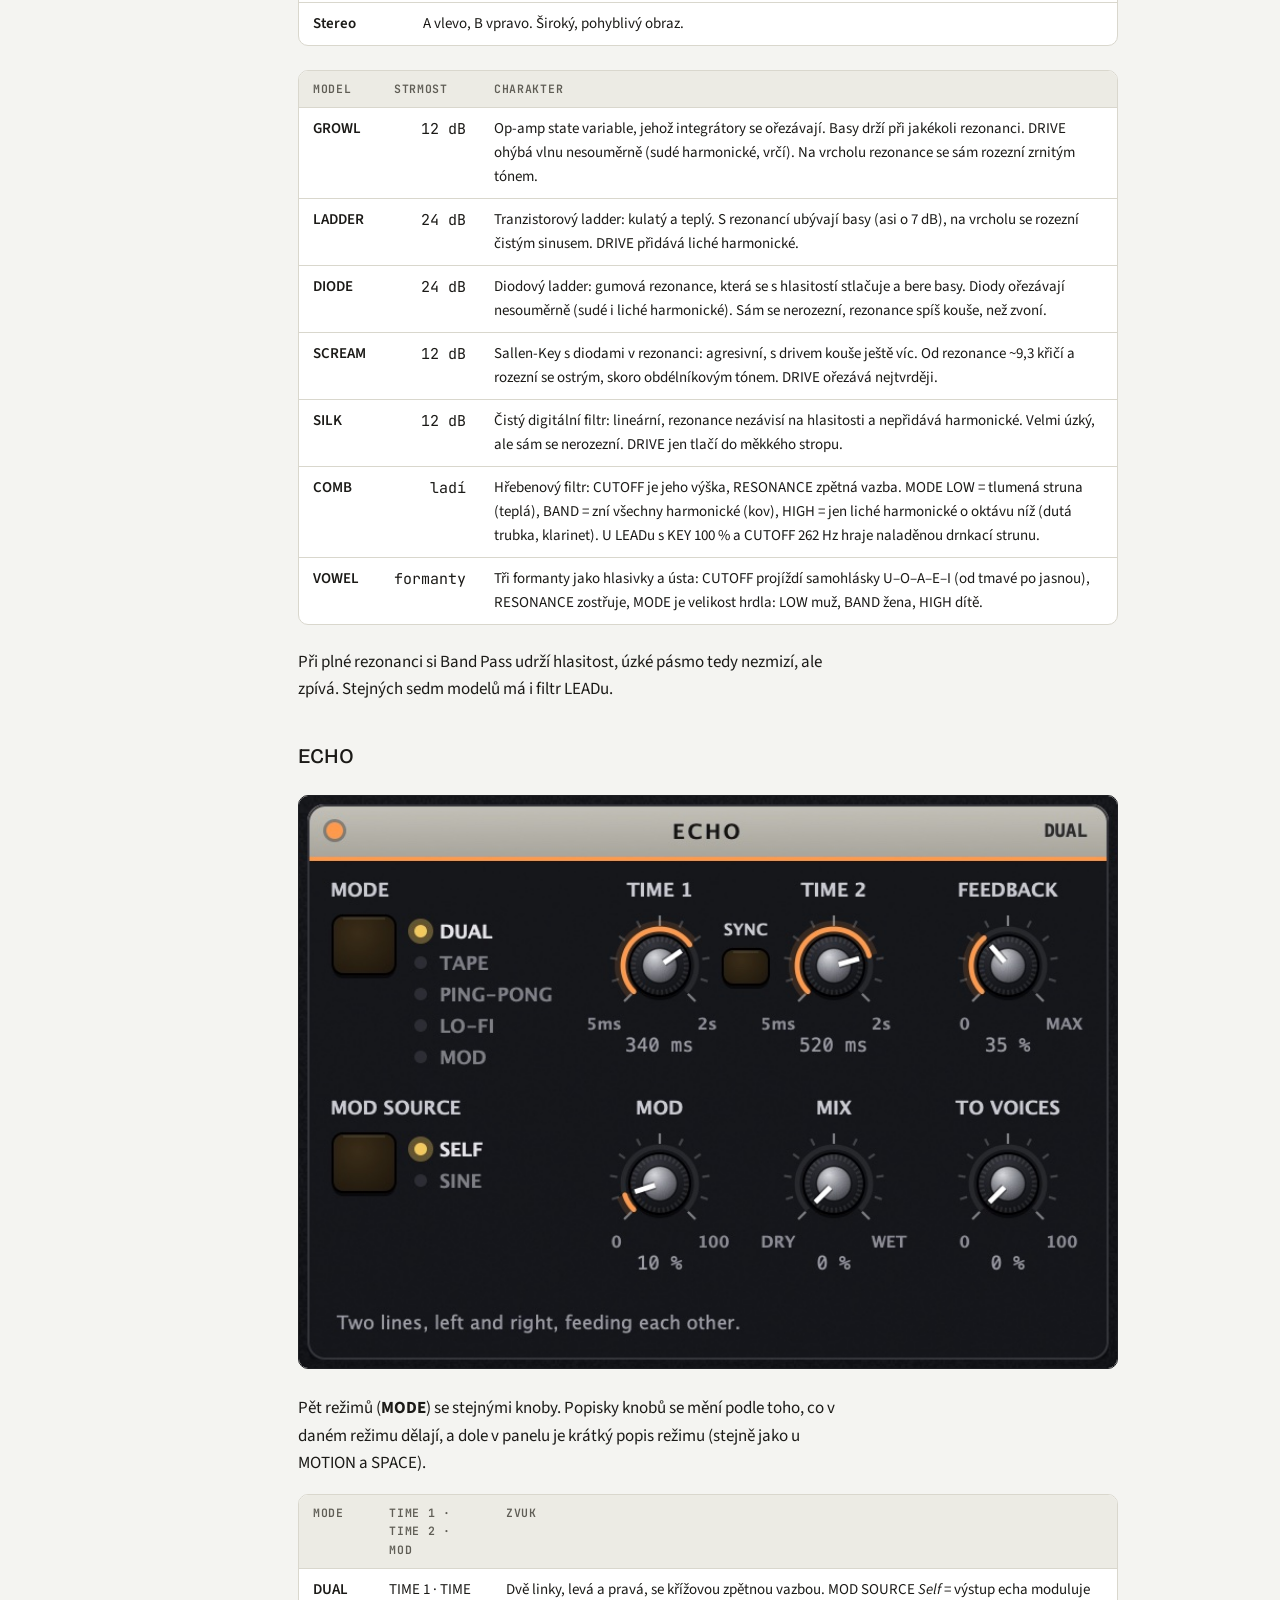
==== commit 4dbc0435: "SYNC jako malé skleněné tlačítko vycentrované na knoby, krátké rozsvícení tlačítek po kliknutí, COME" ====
--- a/docs/manual/index.html
+++ b/docs/manual/index.html
@@ -236,6 +236,7 @@
       </tbody>
     </table></div>
     <figure class="shot"><img src="img/lead-filter.jpg" alt="LEAD FILTER a FILTER ENV" width="1232" height="546" loading="lazy"><figcaption>LEAD FILTER a FILTER ENV: každá nota má vlastní filtr i obálku, i v polyfonii.</figcaption></figure>
+    <figure class="shot"><img src="img/lead-steps.jpg" alt="LEAD VOICE a ARP" width="2344" height="546" loading="lazy"><figcaption>Preset Ping-Pong Arp: vpravo dole v LEAD VOICE je <strong>SCOPE</strong> výstupu leadu (klik = spektrum), v ARP jsou <strong>STEPS</strong>: noty vzoru i s oktávami v pořadí, ve kterém hrají, právě hraný krok svítí.</figcaption></figure>
     <p>V Mono a Legato hraje vždy poslední zmáčknutá nota, po puštění se LEAD vrátí na předchozí drženou. V Poly se pro novou notu použije volný hlas, jinak nejtišší doznívající, jinak nejstarší. Sustain pedál drží noty, dokud ho nepustíš.</p>
 
     <h2 id="fx"><span class="num">08</span>Stránka FX</h2>
@@ -306,7 +307,7 @@
         <tr><td>VOID</td><td>PRE-DELAY · WOBBLE · DECAY</td><td>Obrovský tmavý prostor. DECAY úplně nahoře zmrazí, co zní (FREEZE).</td></tr>
         <tr><td>RUNNER</td><td>FEEDBACK · TIME · PITCH</td><td>Schodiště v prostoru: ozvěny přeskakují vlevo a vpravo a každá je posunutá o interval. PITCH zapadá do kroků −12, −7, −5, 0, +5, +7, +12 půltónů a mezi nimi plynule přejíždí. Opakování se rozpouštějí v malé místnosti.</td></tr>
         <tr><td>SATURN</td><td>FREQUENCY · STEPS · ROOM</td><td>Zvony a mísy: kruhový modulátor (dva sinusy v oktávě) rozeznívá tři tóny zpívající mísy. STEPS přeskakuje po notách pentatoniky s měkkým přechodem, ROOM přidá prostor.</td></tr>
-        <tr><td>COMET</td><td>FEEDBACK · TIME · WOW</td><td>Pásková ozvěna: každé opakování se saturuje, tmavne a ztrácí basy. WOW je kolísání rychlosti pásky (wow a flutter), DUST přidá šum pásky. Do 85 % FEEDBACK opakování doznívají, nad 85 % smyčka zpívá, ale nikdy nepřeroste vstup o víc než ~6 dB.</td></tr>
+        <tr><td>COMET</td><td>DENSITY · LENGTH · SCATTER</td><td>Ohon komety ze zrníček: zvuk se rozpadá na krátká zrna (40–200 ms) z posledních dvou sekund. DENSITY = kolik zrn za sekundu, LENGTH = jak daleko do minulosti sahají a jak dlouho ohon doznívá, SCATTER = rozladění, oktávová zrna nahoru i dolů a rozptyl ve stereu.</td></tr>
       </tbody>
     </table></div>
     <p>Všechny zpětnovazební smyčky ve FX jsou omezené a hlasitost se kompenzuje podle FEEDBACKu. Stereo vyvážení odpovídá vstupu (měřeno ±3 dB, L/R do 1 dB).</p>
@@ -458,8 +459,8 @@
     </section>
     <div class="recipe">
       <div class="recipe-head"><h4>Loď a maják</h4><span class="where">preset Last Transmission · Morse Beacon · Shortwave</span></div>
-      <div class="settings"><span class="chip choir">Hlas 1 CHOIR <b>A0–C1, HOLD 60</b></span><span class="chip pulsar">Hlas 3 PULSAR <b>TWIN +0,05 st, BLEND 50, SUB 40</b></span><span class="chip siren">Hlas 4 SIREN <b>AM 100, RATE 3 Hz, NOISE 20</b></span><span class="chip">SPACE <b>COMET, FEEDBACK 55</b></span><span class="chip">DUST <b>55 %</b></span></div>
-      <div class="recipe-body"><p>PULSAR s TWIN pár centů od unisona dá pomalé zázněje jako motory lodi. Siréna sekaná AM je maják. RATE zpomal pro delší pauzy. COMET rozmaže a zašpiní signál. Pro „ladění rádia“ přepni FILTER na SCREAM Band Pass a otáčej CUTOFF (preset Shortwave).</p></div>
+      <div class="settings"><span class="chip choir">Hlas 1 CHOIR <b>A0–C1, HOLD 60</b></span><span class="chip pulsar">Hlas 3 PULSAR <b>TWIN +0,05 st, BLEND 50, SUB 40</b></span><span class="chip siren">Hlas 4 SIREN <b>AM 100, RATE 3 Hz, NOISE 20</b></span><span class="chip">SPACE <b>COMET, DENSITY 55</b></span><span class="chip">DUST <b>55 %</b></span></div>
+      <div class="recipe-body"><p>PULSAR s TWIN pár centů od unisona dá pomalé zázněje jako motory lodi. Siréna sekaná AM je maják. RATE zpomal pro delší pauzy. COMET ho rozpráší do zrníček. Pro „ladění rádia“ přepni FILTER na SCREAM Band Pass a otáčej CUTOFF (preset Shortwave).</p></div>
     </div>
 
     <section class="genre-head" id="meditace">
@@ -509,7 +510,7 @@
         <tr><td>Dune Sunrise</td><td>Mollové choiry a teplý pulsar s pomalým echem. Žár nad pískem, DUST = tetelení.</td></tr>
         <tr><td>Requiem Air</td><td>Smutné vzdušné mollové choiry, jen při hraní, dlouhý release. Drž akordy na plates.</td></tr>
         <tr><td>Frozen Hall</td><td>VOID na hraně FREEZE: co zahraješ, zůstane viset. DECAY dolů = rozmrazit.</td></tr>
-        <tr><td>Last Transmission</td><td>Rozbitý signál: sekaná siréna nad nízkým dronem přes COMET.</td></tr>
+        <tr><td>Last Transmission</td><td>Rozbitý signál: sekaná siréna nad nízkým dronem, COMET ji rozpráší do ohonu zrníček.</td></tr>
         <tr><td>Quasar Bells</td><td>Dva QUASARy s neharmonickým RATIO: skleněné zvony, které při doznívání tmavnou (TRACK). INDEX = jas.</td></tr>
         <tr><td>Nebula Voices</td><td>NEBULA s tabulkou VOCAL: bručení a samohlásky, které se hraním otevírají (SCAN) a samy bloudí (DRIFT).</td></tr>
         <tr><td>Poly Strings</td><td>LEAD v Poly 8 jako pomalá smyčcová plocha nad tichým dronem. Hraj akordy mimo plates.</td></tr>
@@ -527,7 +528,7 @@
         <tr><td>Glass Nebula</td><td>Tabulky NEBULA GLASS procházené RANDOMem a LFO: digitální zvonkohra, která se neopakuje.</td></tr>
         <tr><td>Stereo Filters</td><td>ROUTING Stereo: pásmový FILTER A vlevo, B vpravo, každý houpaný jiným LFO. Široké a živé.</td></tr>
         <tr><td>Hollow Tubes</td><td>COMB v režimu HIGH naladěný na dron (CUTOFF 147 Hz): zní jen liché harmonické, dutě jako trubka nebo klarinet. ECHO MOD to rozšíří do pomalého chorusu.</td></tr>
-        <tr><td>Broken Transmission</td><td>Sekaná siréna nad hlubokým choirem přes ECHO LO-FI: opakování ztrácejí bity a vzorkovací kmitočet a rozpadají se, COMET přidá ohranou pásku. DEGRADE = jak moc rozbité.</td></tr>
+        <tr><td>Broken Transmission</td><td>Sekaná siréna nad hlubokým choirem přes ECHO LO-FI: opakování ztrácejí bity a vzorkovací kmitočet a rozpadají se, COMET je rozpráší do zrníček. DEGRADE = jak moc rozbité.</td></tr>
         <tr><td>Singing Bowls</td><td>Měkké pulsary rozeznívají v SATURNu tři tóny mís, STEPS je nechá putovat po pentatonice. Plates = úder do mísy, ROOM (Z) větší prostor.</td></tr>
         <tr><td>Rising Stairs</td><td>Hraj plates: každé opakování RUNNERu vystoupá o kvintu a rozpustí se v místnosti, schodiště do nebe. PITCH zapadá i do jiných intervalů od −12 do +12.</td></tr>
         <tr><td>Phase Drift</td><td>MOTION PHASER pomalu projíždí dvěma jasnými choiry: zářezy plují jako mraky, vlevo a vpravo o čtvrt periody posunuté. FEEDBACK (X) je zostří.</td></tr>
